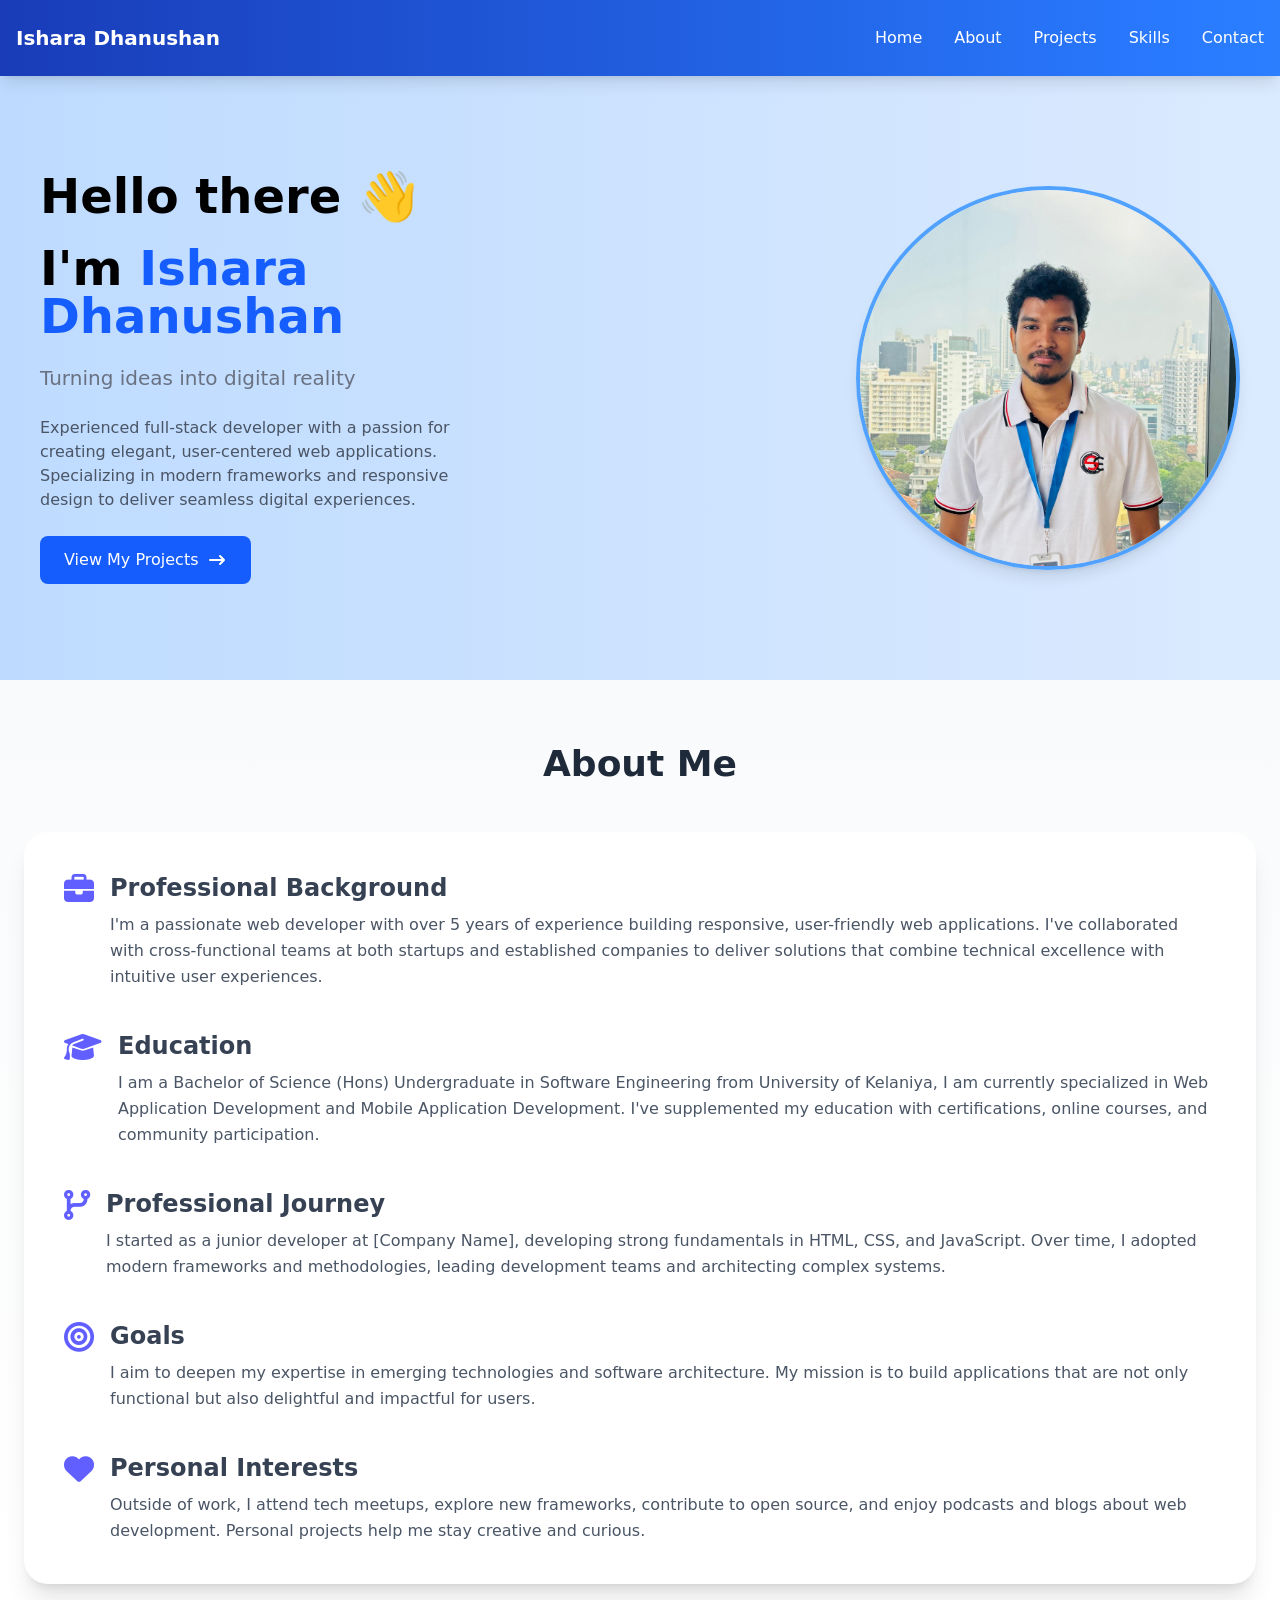
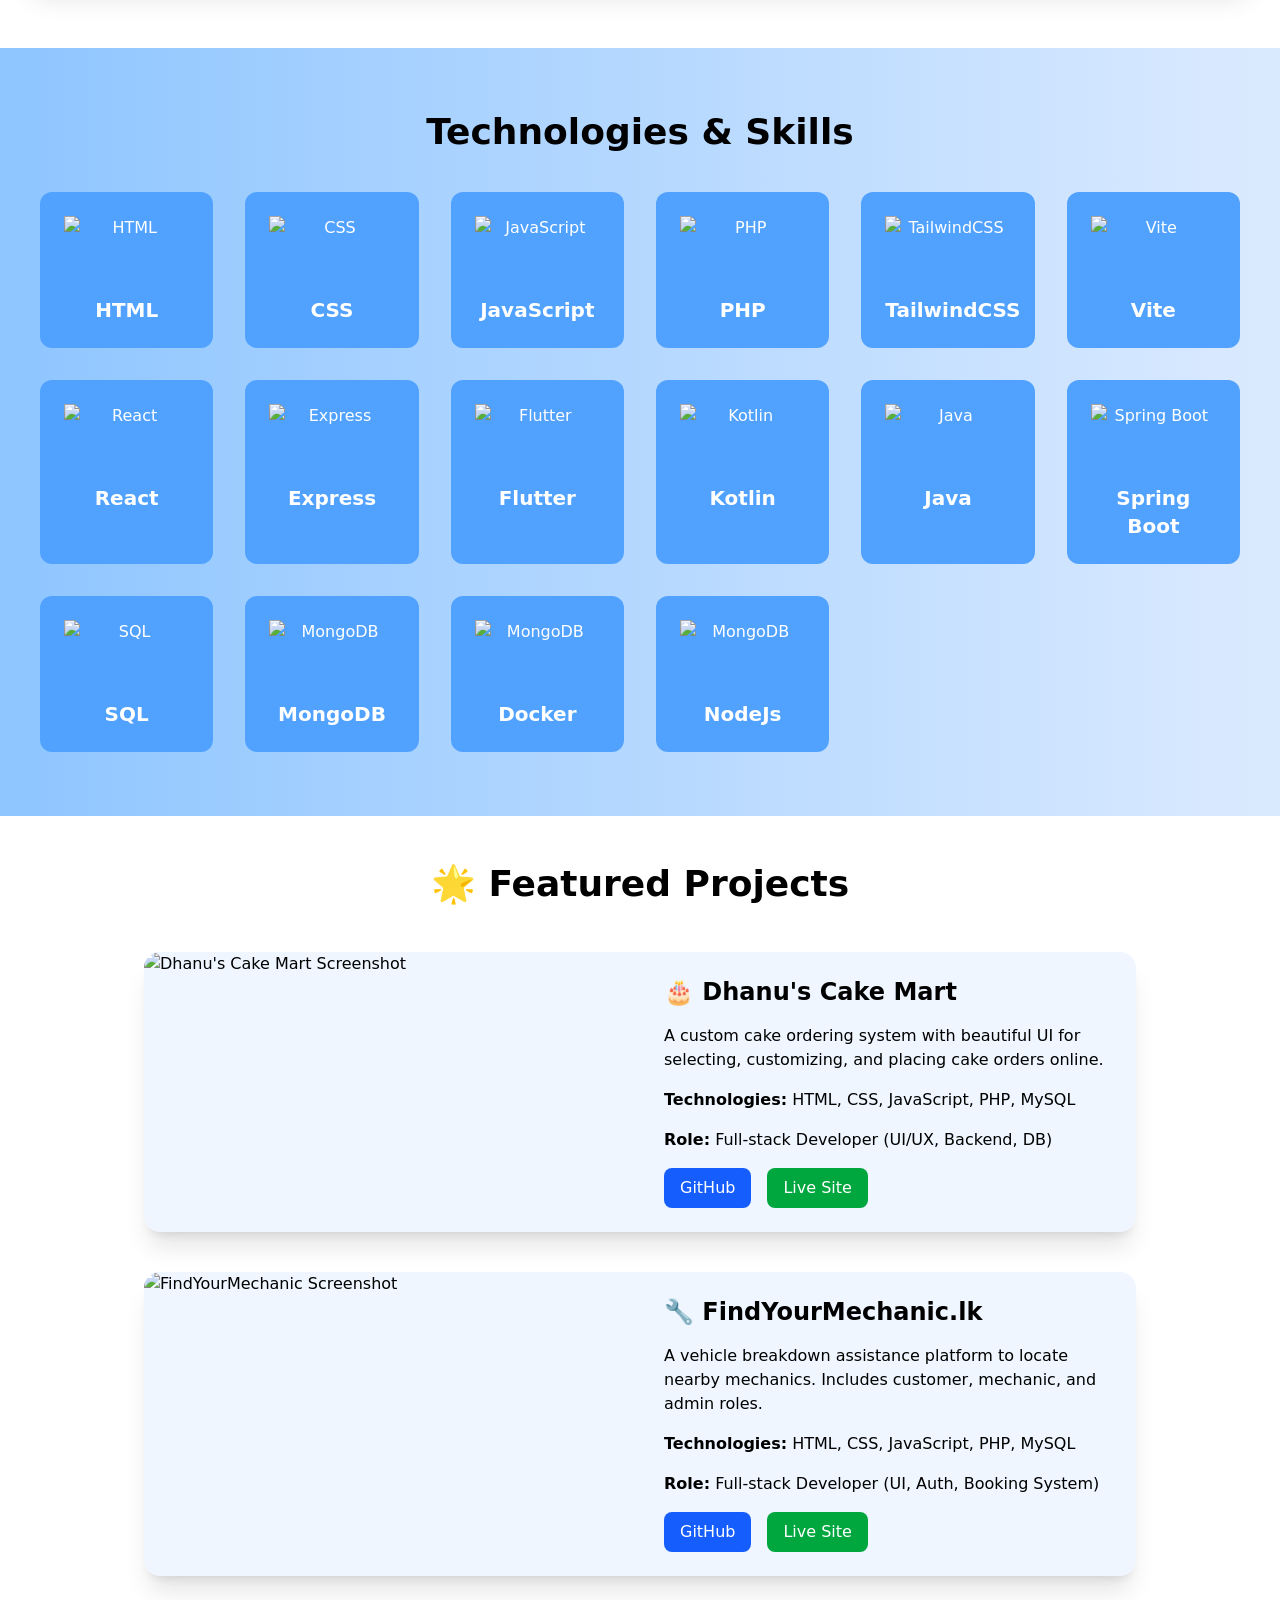
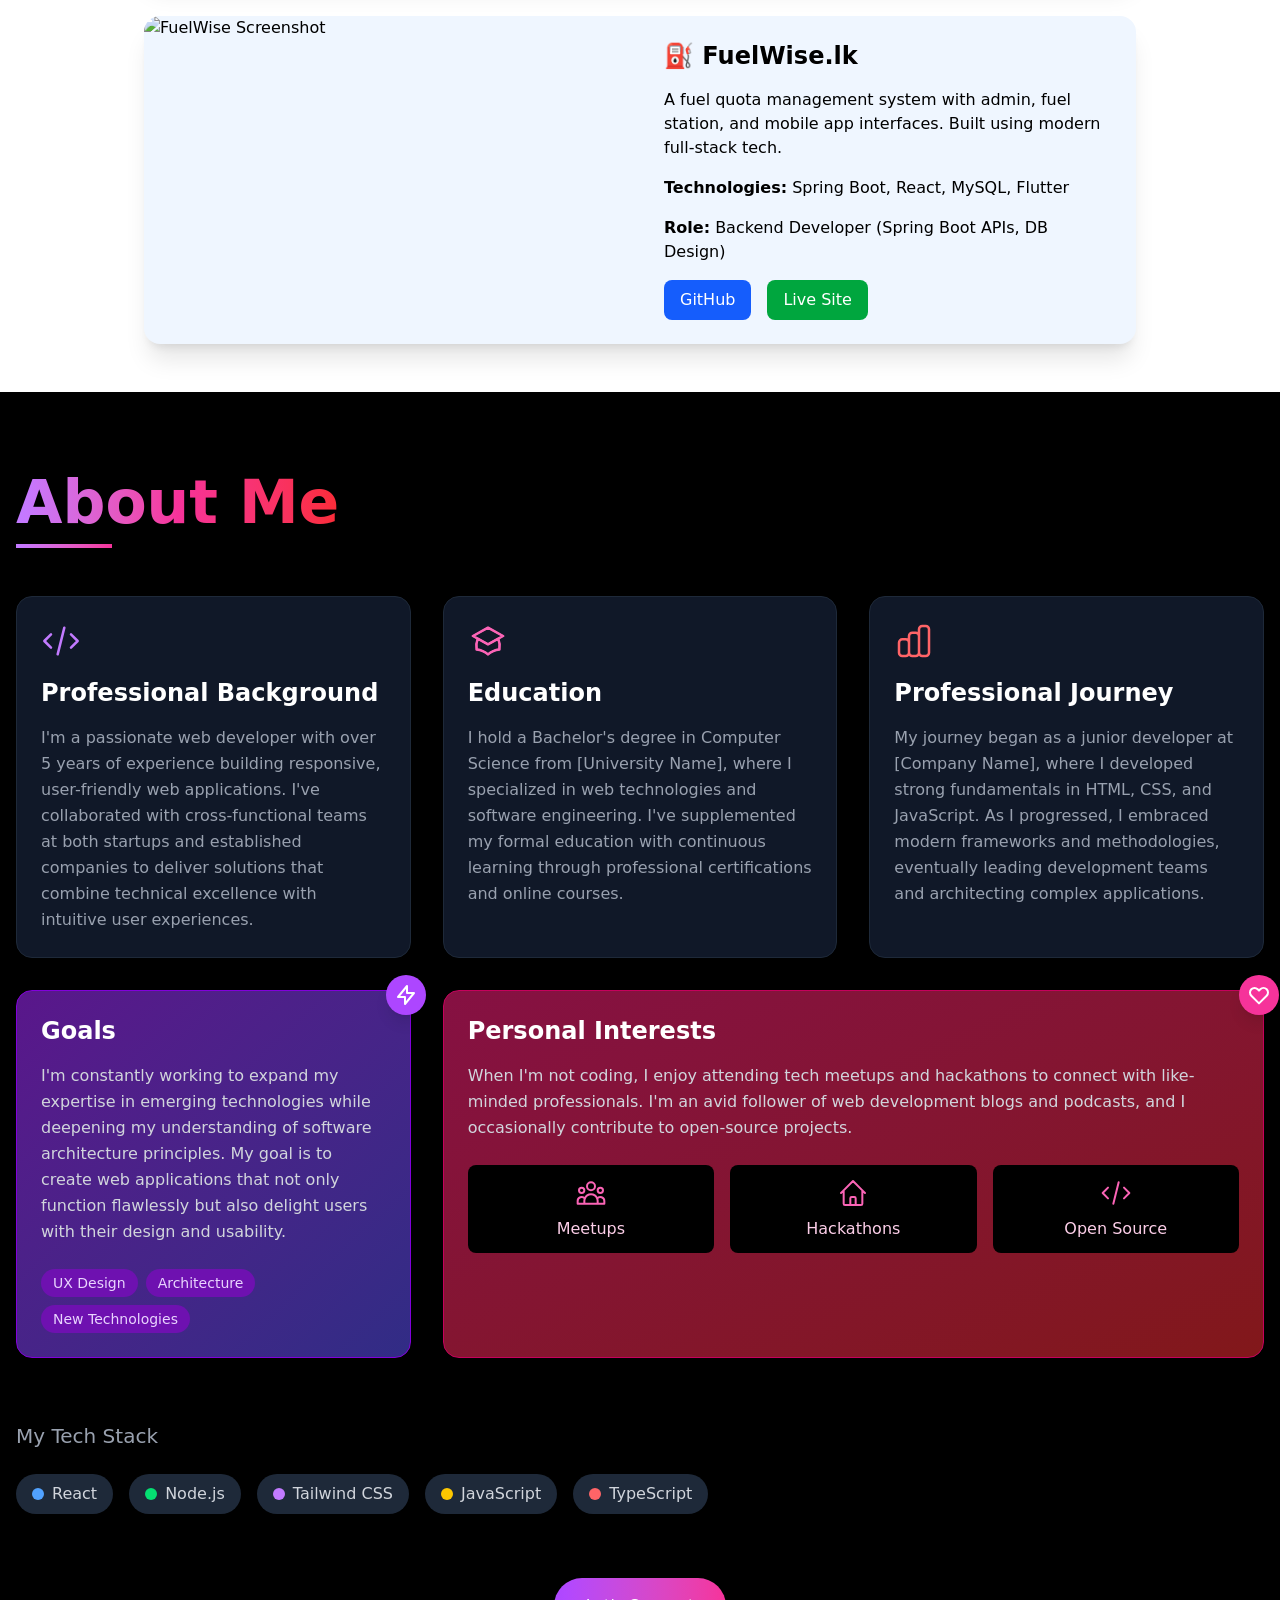
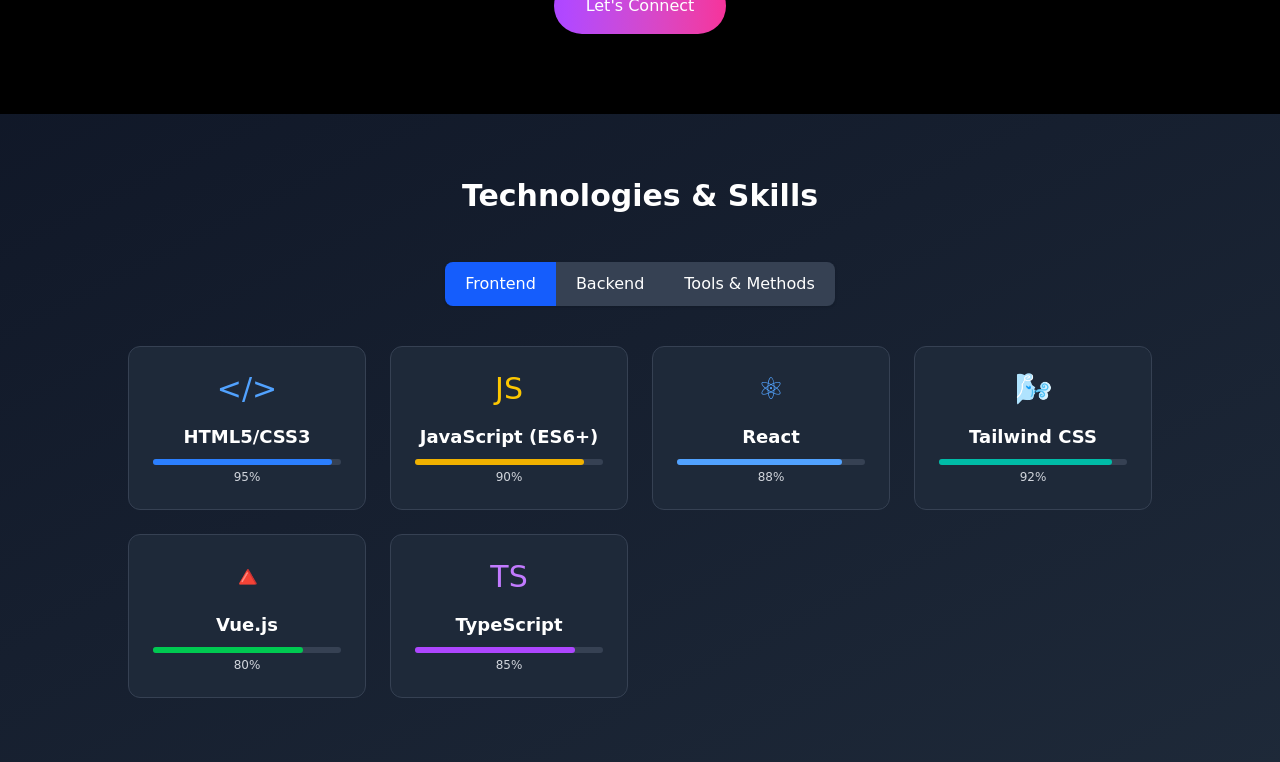
==== index.html @ b4eaf58c "Adding tecchnologies and projects" ====
<!DOCTYPE html>
<html lang="en">
<head>
    <meta charset="UTF-8">
    <meta name="viewport" content="width=device-width, initial-scale=1.0">
    <title>Portfolio - Ishara Dhanushan</title>
    <link rel="stylesheet" href="./css/output.css">
    <!-- <link href="https://cdnjs.cloudflare.com/ajax/libs/font-awesome/6.0.0-beta3/css/all.min.css" rel="stylesheet"> -->
    <link href="https://cdnjs.cloudflare.com/ajax/libs/font-awesome/6.4.0/css/all.min.css" rel="stylesheet">

</head>
<body>
<!-- Header component with elevated look -->
<header class="sticky top-0 z-50 bg-gradient-to-r from-blue-800 to-blue-500 text-white shadow-lg">
    <div class="container mx-auto px-4 py-6">
        <div class="flex justify-between items-center">
            <!-- Logo/Name -->
            <div class="text-xl font-bold">Ishara Dhanushan</div>
            <!-- Desktop menu -->
            <nav class="hidden md:flex space-x-8">
                <a href="#home" class="hover:text-blue-300 transition-colors duration-300 font-medium">Home</a>
                <a href="#about" class="hover:text-blue-300 transition-colors duration-300 font-medium">About</a>
                <a href="#projects" class="hover:text-blue-300 transition-colors duration-300 font-medium">Projects</a>
                <a href="#skills" class="hover:text-blue-300 transition-colors duration-300 font-medium">Skills</a>
                <a href="#contact" class="hover:text-blue-300 transition-colors duration-300 font-medium">Contact</a>
            </nav>
            <!-- Mobile menu button -->
            <button id="mobile-menu-button" class="md:hidden text-white focus:outline-none">
                <svg class="w-6 h-6" fill="none" stroke="currentColor" viewBox="0 0 24 24"
                     xmlns="http://www.w3.org/2000/svg">
                    <path stroke-linecap="round" stroke-linejoin="round" stroke-width="2"
                          d="M4 6h16M4 12h16M4 18h16"></path>
                </svg>
            </button>
        </div>
    </div>

    <!-- Mobile menu (absolutely positioned below the header) -->
    <div id="mobile-menu"
         class="absolute left-0 top-full w-full bg-gradient-to-r from-blue-800 to-blue-500 text-white shadow-lg transition-all duration-300 transform -translate-y-4 opacity-0 pointer-events-none z-50">
        <div class="flex flex-col space-y-3 p-4">
            <a href="#home" class="hover:text-blue-300 transition-colors duration-300 font-medium">Home</a>
            <a href="#about" class="hover:text-blue-300 transition-colors duration-300 font-medium">About</a>
            <a href="#projects" class="hover:text-blue-300 transition-colors duration-300 font-medium">Projects</a>
            <a href="#skills" class="hover:text-blue-300 transition-colors duration-300 font-medium">Skills</a>
            <a href="#contact" class="hover:text-blue-300 transition-colors duration-300 font-medium">Contact</a>
        </div>
    </div>
</header>

<!-- JavaScript for smooth mobile menu toggle -->
<script>
    // Ensure the script runs after the DOM is fully loaded
    document.addEventListener('DOMContentLoaded', function () {
        const mobileMenuButton = document.getElementById('mobile-menu-button');
        const mobileMenu = document.getElementById('mobile-menu');

        if (mobileMenuButton && mobileMenu) {
            mobileMenuButton.addEventListener('click', function () {
                // Toggle the menu visibility classes
                mobileMenu.classList.toggle('opacity-0');
                mobileMenu.classList.toggle('-translate-y-4');
                mobileMenu.classList.toggle('pointer-events-none');
                mobileMenu.classList.toggle('translate-y-0');
                mobileMenu.classList.toggle('opacity-100');
            });
        } else {
            console.error('Mobile menu elements not found');
        }
    });
</script>

<!-- Hero Section -->
<section id="home" class="bg-gradient-to-r from-blue-200 to-blue-100 text-black relative py-16 md:py-24">
    <div class="absolute inset-0 z-0 opacity-20">
        <!-- <img src="/api/placeholder/1600/800" alt="Background Pattern" class="w-full h-full object-cover"/> -->
    </div>

    <div class="container mx-auto px-10 relative z-10">
        <div class="grid grid-cols-1 md:grid-cols-2 items-center gap-12">
            <!-- Text Content -->
            <div class="flex flex-col space-y-6">
                <h1 class="text-4xl md:text-5xl font-bold">
                    Hello there 👋
                </h1>

                <h1 class="text-4xl md:text-5xl font-bold">
                    I'm <span class="text-blue-600">Ishara Dhanushan</span>
                </h1>

                <p class="text-xl text-gray-500">
                    Turning ideas into digital reality
                </p>

                <p class="text-gray-600 max-w-md">
                    Experienced full-stack developer with a passion for creating elegant, user-centered web
                    applications. Specializing in modern frameworks and responsive design to deliver seamless digital
                    experiences.
                </p>

                <div class="flex flex-wrap gap-4">
                    <a href="#projects"
                       class="px-6 py-3 bg-blue-600 hover:bg-blue-700 text-white font-medium rounded-lg transition duration-300 flex items-center">
                        View My Projects
                        <svg xmlns="http://www.w3.org/2000/svg" class="h-5 w-5 ml-2" viewBox="0 0 20 20"
                             fill="currentColor">
                            <path fill-rule="evenodd"
                                  d="M12.293 5.293a1 1 0 011.414 0l4 4a1 1 0 010 1.414l-4 4a1 1 0 01-1.414-1.414L14.586 11H3a1 1 0 110-2h11.586l-2.293-2.293a1 1 0 010-1.414z"
                                  clip-rule="evenodd"/>
                        </svg>
                    </a>
                </div>
            </div>

            <!-- Profile Image -->
            <div class="flex justify-center md:justify-end">
                <div class="relative">
                    <div class="w-96 h-96 rounded-full overflow-hidden border-4 border-blue-400 shadow-lg transform transition duration-500 hover:scale-105">
                        <img src="./assets/WhatsApp%20Image%202025-03-27%20at%207.17.43%20PM.jpeg" alt="Profile Picture"
                             class="w-full h-full object-cover transform scale-150 object-center"/>
                    </div>
                </div>
            </div>
        </div>
    </div>

    <script>
        // Smooth scroll for navigation links
        document.querySelectorAll('a[href^="#"]').forEach(anchor => {
            anchor.addEventListener('click', function (e) {
                e.preventDefault();

                const targetId = this.getAttribute('href');
                const targetElement = document.querySelector(targetId);

                if (targetElement) {
                    window.scrollTo({
                        top: targetElement.offsetTop,
                        behavior: 'smooth'
                    });
                }
            });
        });
    </script>
</section>

<!-- Modern About Me Section -->
<section id="about" class="py-16 bg-gradient-to-b from-gray-50 to-white">
    <div class="container mx-auto px-6">
        <h2 class="text-4xl font-extrabold text-center text-gray-800 mb-12">About Me</h2>
        <div class="max-w-7xl mx-auto grid gap-10 bg-white shadow-xl rounded-3xl p-10">

            <!-- Professional Background -->
            <div class="flex gap-4 items-start">
                <div class="text-indigo-500 text-3xl">
                    <i class="fas fa-briefcase"></i>
                </div>
                <div>
                    <h3 class="text-2xl font-semibold mb-2 text-gray-700">Professional Background</h3>
                    <p class="text-gray-600 leading-relaxed">
                        I'm a passionate web developer with over 5 years of experience building responsive,
                        user-friendly web applications. I've collaborated with cross-functional teams at both startups
                        and established companies to deliver solutions that combine technical excellence with intuitive
                        user experiences.
                    </p>
                </div>
            </div>

            <!-- Education -->
            <div class="flex gap-4 items-start">
                <div class="text-indigo-500 text-3xl">
                    <i class="fas fa-graduation-cap"></i>
                </div>
                <div>
                    <h3 class="text-2xl font-semibold mb-2 text-gray-700">Education</h3>
                    <p class="text-gray-600 leading-relaxed">
                        I am a Bachelor of Science (Hons) Undergraduate in Software Engineering from University of
                        Kelaniya, I am currently specialized in Web Application Development and Mobile Application
                        Development. I've supplemented my education with certifications, online courses, and community
                        participation.
                    </p>
                </div>
            </div>

            <!-- Professional Journey -->
            <div class="flex gap-4 items-start">
                <div class="text-indigo-500 text-3xl">
                    <i class="fas fa-code-branch"></i>
                </div>
                <div>
                    <h3 class="text-2xl font-semibold mb-2 text-gray-700">Professional Journey</h3>
                    <p class="text-gray-600 leading-relaxed">
                        I started as a junior developer at [Company Name], developing strong fundamentals in HTML, CSS,
                        and JavaScript. Over time, I adopted modern frameworks and methodologies, leading development
                        teams and architecting complex systems.
                    </p>
                </div>
            </div>

            <!-- Goals -->
            <div class="flex gap-4 items-start">
                <div class="text-indigo-500 text-3xl">
                    <i class="fas fa-bullseye"></i>
                </div>
                <div>
                    <h3 class="text-2xl font-semibold mb-2 text-gray-700">Goals</h3>
                    <p class="text-gray-600 leading-relaxed">
                        I aim to deepen my expertise in emerging technologies and software architecture. My mission is
                        to build applications that are not only functional but also delightful and impactful for users.
                    </p>
                </div>
            </div>

            <!-- Personal Interests -->
            <div class="flex gap-4 items-start">
                <div class="text-indigo-500 text-3xl">
                    <i class="fas fa-heart"></i>
                </div>
                <div>
                    <h3 class="text-2xl font-semibold mb-2 text-gray-700">Personal Interests</h3>
                    <p class="text-gray-600 leading-relaxed">
                        Outside of work, I attend tech meetups, explore new frameworks, contribute to open source, and
                        enjoy podcasts and blogs about web development. Personal projects help me stay creative and
                        curious.
                    </p>
                </div>
            </div>

        </div>
    </div>
</section>

<section id="technologies" class="py-16 bg-gradient-to-r from-blue-300 to-blue-100 text-white">
    <div class="container mx-auto text-center">
        <h2 class="text-4xl font-bold mb-10 text-black">Technologies & Skills</h2>
        <div class="grid grid-cols-2 sm:grid-cols-3 md:grid-cols-4 lg:grid-cols-6 gap-8 max-w-7xl px-10 mx-auto">
            <!-- HTML -->
            <div class="tech-item bg-blue-400 hover:bg-blue-600 p-6 rounded-xl transition">
                <img src="https://www.w3.org/html/logo/downloads/HTML5_Logo_512.png" alt="HTML" class="mx-auto mb-4 h-16">
                <h3 class="text-xl font-semibold">HTML</h3>
            </div>
            <!-- CSS -->
            <div class="tech-item bg-blue-400 hover:bg-blue-600 p-6 rounded-xl transition">
                <img src="https://upload.wikimedia.org/wikipedia/commons/6/62/CSS3_logo.svg" alt="CSS" class="mx-auto mb-4 h-16">
                <h3 class="text-xl font-semibold">CSS</h3>
            </div>
            <!-- JavaScript -->
            <div class="tech-item bg-blue-400 hover:bg-blue-600 p-6 rounded-xl transition">
                <img src="https://www.w3schools.com/whatis/img_js.png" alt="JavaScript" class="mx-auto mb-4 h-16">
                <h3 class="text-xl font-semibold">JavaScript</h3>
            </div>
            <!-- PHP -->
            <div class="tech-item bg-blue-400 hover:bg-blue-600 p-6 rounded-xl transition">
                <img src="https://www.php.net/images/logos/new-php-logo.svg" alt="PHP" class="mx-auto mb-4 h-16">
                <h3 class="text-xl font-semibold">PHP</h3>
            </div>
            <!-- TailwindCSS -->
            <div class="tech-item bg-blue-400 hover:bg-blue-600 p-6 rounded-xl transition">
                <img src="https://upload.wikimedia.org/wikipedia/commons/thumb/d/d5/Tailwind_CSS_Logo.svg/1200px-Tailwind_CSS_Logo.svg.png" alt="TailwindCSS" class="mx-auto mb-4 h-16">
                <h3 class="text-xl font-semibold">TailwindCSS</h3>
            </div>
            <!-- Vite -->
            <div class="tech-item bg-blue-400 hover:bg-blue-600 p-6 rounded-xl transition">
                <img src="https://vitejs.dev/logo.svg" alt="Vite" class="mx-auto mb-4 h-16">
                <h3 class="text-xl font-semibold">Vite</h3>
            </div>
            <!-- React -->
            <div class="tech-item bg-blue-400 hover:bg-blue-600 p-6 rounded-xl transition">
                <img src="https://upload.wikimedia.org/wikipedia/commons/a/a7/React-icon.svg" alt="React" class="mx-auto mb-4 h-16">
                <h3 class="text-xl font-semibold">React</h3>
            </div>
            <!-- Express -->
            <div class="tech-item bg-blue-400 hover:bg-blue-600 p-6 rounded-xl transition">
                <img src="https://upload.wikimedia.org/wikipedia/commons/6/64/Expressjs.png" alt="Express" class="mx-auto mb-4 h-16">
                <h3 class="text-xl font-semibold">Express</h3>
            </div>
            <!-- Flutter -->
            <div class="tech-item bg-blue-400 hover:bg-blue-600 p-6 rounded-xl transition">
                <img src="https://static-00.iconduck.com/assets.00/flutter-original-icon-414x512-j8mz4eu9.png" alt="Flutter" class="mx-auto mb-4 h-16">
                <h3 class="text-xl font-semibold">Flutter</h3>
            </div>
            <!-- Kotlin -->
            <div class="tech-item bg-blue-400 hover:bg-blue-600 p-6 rounded-xl transition">
                <img src="https://upload.wikimedia.org/wikipedia/commons/7/74/Kotlin_Icon.png" alt="Kotlin" class="mx-auto mb-4 h-16">
                <h3 class="text-xl font-semibold">Kotlin</h3>
            </div>
            <!-- Java -->
            <div class="tech-item bg-blue-400 hover:bg-blue-600 p-6 rounded-xl transition">
                <img src="https://cdn4.iconfinder.com/data/icons/logos-and-brands/512/181_Java_logo_logos-512.png" alt="Java" class="mx-auto mb-4 h-16">
                <h3 class="text-xl font-semibold">Java</h3>
            </div>
            <!-- Spring Boot -->
            <div class="tech-item bg-blue-400 hover:bg-blue-600 p-6 rounded-xl transition">
                <img src="https://upload.wikimedia.org/wikipedia/commons/thumb/7/79/Spring_Boot.svg/1200px-Spring_Boot.svg.png" alt="Spring Boot" class="mx-auto mb-4 h-16">
                <h3 class="text-xl font-semibold">Spring Boot</h3>
            </div>
            <!-- SQL -->
            <div class="tech-item bg-blue-400 hover:bg-blue-600 p-6 rounded-xl transition">
                <img src="https://img.icons8.com/?size=512&id=9nLaR5KFGjN0&format=png" alt="SQL" class="mx-auto mb-4 h-16">
                <h3 class="text-xl font-semibold">SQL</h3>
            </div>
            <!-- MongoDB -->
            <div class="tech-item bg-blue-400 hover:bg-blue-600 p-6 rounded-xl transition">
                <img src="https://www.svgrepo.com/show/331488/mongodb.svg" alt="MongoDB" class="mx-auto mb-4 h-16">
                <h3 class="text-xl font-semibold">MongoDB</h3>
            </div>
            <!-- Docker -->
            <div class="tech-item bg-blue-400 hover:bg-blue-600 p-6 rounded-xl transition">
                <img src="https://cdn4.iconfinder.com/data/icons/logos-and-brands/512/97_Docker_logo_logos-512.png" alt="MongoDB" class="mx-auto mb-4 h-16">
                <h3 class="text-xl font-semibold">Docker</h3>
            </div>
            <!-- NodeJs -->
            <div class="tech-item bg-blue-400 hover:bg-blue-600 p-6 rounded-xl transition">
                <img src="https://cdn.freebiesupply.com/logos/large/2x/nodejs-1-logo-png-transparent.png" alt="MongoDB" class="mx-auto mb-4 h-16">
                <h3 class="text-xl font-semibold">NodeJs</h3>
            </div>
        </div>
    </div>
</section>

<script>
    document.querySelectorAll('.tech-item').forEach(item => {
        item.addEventListener('mouseover', () => {
            item.classList.add('scale-110');
        });
        item.addEventListener('mouseleave', () => {
            item.classList.remove('scale-110');
        });
    });
</script>


<section class="py-12">
    <div class="max-w-5xl mx-auto px-4">
        <h2 class="text-4xl font-bold text-center mb-12">🌟 Featured Projects</h2>

        <!-- Project Cards -->
        <div class="flex flex-col gap-10">

            <!-- Project Card -->
            <div class="bg-blue-50 hover:bg-blue-100 shadow-xl rounded-2xl overflow-hidden transition-transform hover:scale-[1.01] duration-300">
                <div class="md:flex">
                    <img class="w-full md:w-1/2 object-cover h-64 md:h-auto" src="https://via.placeholder.com/600x400?text=Dhanu's+Cake+Mart" alt="Dhanu's Cake Mart Screenshot">
                    <div class="p-6 flex flex-col gap-4 md:w-1/2">
                        <h3 class="text-2xl font-semibold">🎂 Dhanu's Cake Mart</h3>
                        <p>A custom cake ordering system with beautiful UI for selecting, customizing, and placing cake orders online.</p>
                        <div>
                            <span class="font-semibold">Technologies:</span>
                            HTML, CSS, JavaScript, PHP, MySQL
                        </div>
                        <div>
                            <span class="font-semibold">Role:</span>
                            Full-stack Developer (UI/UX, Backend, DB)
                        </div>
                        <div class="flex gap-4">
                            <a href="#" target="_blank" class="bg-blue-600 hover:bg-blue-700 text-white px-4 py-2 rounded-lg transition">GitHub</a>
                            <a href="#" target="_blank" class="bg-green-600 hover:bg-green-700 text-white px-4 py-2 rounded-lg transition">Live Site</a>
                        </div>
                    </div>
                </div>
            </div>

            <!-- FindYourMechanic -->
            <div class="bg-blue-50 hover:bg-blue-100 shadow-xl rounded-2xl overflow-hidden transition-transform hover:scale-[1.01] duration-300">
                <div class="md:flex">
                    <img class="w-full md:w-1/2 object-cover h-64 md:h-auto" src="https://via.placeholder.com/600x400?text=FindYourMechanic.lk" alt="FindYourMechanic Screenshot">
                    <div class="p-6 flex flex-col gap-4 md:w-1/2">
                        <h3 class="text-2xl font-semibold">🔧 FindYourMechanic.lk</h3>
                        <p>A vehicle breakdown assistance platform to locate nearby mechanics. Includes customer, mechanic, and admin roles.</p>
                        <div>
                            <span class="font-semibold">Technologies:</span>
                            HTML, CSS, JavaScript, PHP, MySQL
                        </div>
                        <div>
                            <span class="font-semibold">Role:</span>
                            Full-stack Developer (UI, Auth, Booking System)
                        </div>
                        <div class="flex gap-4">
                            <a href="#" target="_blank" class="bg-blue-600 hover:bg-blue-700 text-white px-4 py-2 rounded-lg transition">GitHub</a>
                            <a href="#" target="_blank" class="bg-green-600 hover:bg-green-700 text-white px-4 py-2 rounded-lg transition">Live Site</a>
                        </div>
                    </div>
                </div>
            </div>

            <!-- FuelWise.lk -->
            <div class="bg-blue-50 hover:bg-blue-100 shadow-xl rounded-2xl overflow-hidden transition-transform hover:scale-[1.01] duration-300">
                <div class="md:flex">
                    <img class="w-full md:w-1/2 object-cover h-64 md:h-auto" src="https://via.placeholder.com/600x400?text=FuelWise.lk" alt="FuelWise Screenshot">
                    <div class="p-6 flex flex-col gap-4 md:w-1/2">
                        <h3 class="text-2xl font-semibold">⛽ FuelWise.lk</h3>
                        <p>A fuel quota management system with admin, fuel station, and mobile app interfaces. Built using modern full-stack tech.</p>
                        <div>
                            <span class="font-semibold">Technologies:</span>
                            Spring Boot, React, MySQL, Flutter
                        </div>
                        <div>
                            <span class="font-semibold">Role:</span>
                            Backend Developer (Spring Boot APIs, DB Design)
                        </div>
                        <div class="flex gap-4">
                            <a href="#" target="_blank" class="bg-blue-600 hover:bg-blue-700 text-white px-4 py-2 rounded-lg transition">GitHub</a>
                            <a href="#" target="_blank" class="bg-green-600 hover:bg-green-700 text-white px-4 py-2 rounded-lg transition">Live Site</a>
                        </div>
                    </div>
                </div>
            </div>

        </div>
    </div>
</section>


<!-- Claude generated very advanced about me section -->
<section id="about-me2" class="py-20 bg-black text-white">
    <div class="container mx-auto px-4">
        <!-- Animated heading with creative styling -->
        <div class="mb-16 relative">
            <h2 class="text-6xl font-bold text-transparent bg-clip-text bg-gradient-to-r from-purple-400 via-pink-500 to-red-500 inline-block">
                About Me</h2>
            <div class="absolute -bottom-4 left-0 h-1 w-24 bg-gradient-to-r from-purple-400 to-pink-500"></div>
        </div>

        <!-- Modern cards layout -->
        <div class="grid grid-cols-1 md:grid-cols-2 lg:grid-cols-3 gap-8">
            <!-- Professional Background Card -->
            <div class="bg-gray-900 rounded-2xl p-6 border border-gray-800 hover:border-purple-500 transition-all duration-300 transform hover:-translate-y-2">
                <div class="text-purple-400 mb-4">
                    <svg xmlns="http://www.w3.org/2000/svg" class="h-10 w-10" fill="none" viewBox="0 0 24 24"
                         stroke="currentColor">
                        <path stroke-linecap="round" stroke-linejoin="round" stroke-width="1.5"
                              d="M10 20l4-16m4 4l4 4-4 4M6 16l-4-4 4-4"/>
                    </svg>
                </div>
                <h3 class="text-2xl font-bold mb-4 text-white">Professional Background</h3>
                <p class="text-gray-400 leading-relaxed">
                    I'm a passionate web developer with over 5 years of experience building responsive, user-friendly
                    web applications. I've collaborated with cross-functional teams at both startups and established
                    companies to deliver solutions that combine technical excellence with intuitive user experiences.
                </p>
            </div>

            <!-- Education Card -->
            <div class="bg-gray-900 rounded-2xl p-6 border border-gray-800 hover:border-pink-500 transition-all duration-300 transform hover:-translate-y-2">
                <div class="text-pink-400 mb-4">
                    <svg xmlns="http://www.w3.org/2000/svg" class="h-10 w-10" fill="none" viewBox="0 0 24 24"
                         stroke="currentColor">
                        <path d="M12 14l9-5-9-5-9 5 9 5z"/>
                        <path d="M12 14l6.16-3.422a12.083 12.083 0 01.665 6.479A11.952 11.952 0 0012 20.055a11.952 11.952 0 00-6.824-2.998 12.078 12.078 0 01.665-6.479L12 14z"/>
                        <path stroke-linecap="round" stroke-linejoin="round" stroke-width="1.5"
                              d="M12 14l9-5-9-5-9 5 9 5zm0 0l6.16-3.422a12.083 12.083 0 01.665 6.479A11.952 11.952 0 0012 20.055a11.952 11.952 0 00-6.824-2.998 12.078 12.078 0 01.665-6.479L12 14z"/>
                    </svg>
                </div>
                <h3 class="text-2xl font-bold mb-4 text-white">Education</h3>
                <p class="text-gray-400 leading-relaxed">
                    I hold a Bachelor's degree in Computer Science from [University Name], where I specialized in web
                    technologies and software engineering. I've supplemented my formal education with continuous
                    learning through professional certifications and online courses.
                </p>
            </div>

            <!-- Professional Journey Card -->
            <div class="bg-gray-900 rounded-2xl p-6 border border-gray-800 hover:border-red-500 transition-all duration-300 transform hover:-translate-y-2">
                <div class="text-red-400 mb-4">
                    <svg xmlns="http://www.w3.org/2000/svg" class="h-10 w-10" fill="none" viewBox="0 0 24 24"
                         stroke="currentColor">
                        <path stroke-linecap="round" stroke-linejoin="round" stroke-width="1.5"
                              d="M9 19v-6a2 2 0 00-2-2H5a2 2 0 00-2 2v6a2 2 0 002 2h2a2 2 0 002-2zm0 0V9a2 2 0 012-2h2a2 2 0 012 2v10m-6 0a2 2 0 002 2h2a2 2 0 002-2m0 0V5a2 2 0 012-2h2a2 2 0 012 2v14a2 2 0 01-2 2h-2a2 2 0 01-2-2z"/>
                    </svg>
                </div>
                <h3 class="text-2xl font-bold mb-4 text-white">Professional Journey</h3>
                <p class="text-gray-400 leading-relaxed">
                    My journey began as a junior developer at [Company Name], where I developed strong fundamentals in
                    HTML, CSS, and JavaScript. As I progressed, I embraced modern frameworks and methodologies,
                    eventually leading development teams and architecting complex applications.
                </p>
            </div>

            <!-- Goals Card -->
            <div class="relative bg-gradient-to-br from-purple-900 to-indigo-900 rounded-2xl p-6 border border-purple-700 transform hover:-translate-y-2 transition-all duration-300 md:col-span-2 lg:col-span-1">
                <div class="absolute top-0 right-0 -mt-4 -mr-4 bg-purple-500 rounded-full p-2 shadow-lg">
                    <svg xmlns="http://www.w3.org/2000/svg" class="h-6 w-6" fill="none" viewBox="0 0 24 24"
                         stroke="white">
                        <path stroke-linecap="round" stroke-linejoin="round" stroke-width="2"
                              d="M13 10V3L4 14h7v7l9-11h-7z"/>
                    </svg>
                </div>
                <h3 class="text-2xl font-bold mb-4 text-white">Goals</h3>
                <p class="text-gray-300 leading-relaxed">
                    I'm constantly working to expand my expertise in emerging technologies while deepening my
                    understanding of software architecture principles. My goal is to create web applications that not
                    only function flawlessly but also delight users with their design and usability.
                </p>
                <div class="mt-6 flex flex-wrap gap-2">
                    <span class="px-3 py-1 bg-purple-800 bg-opacity-50 rounded-full text-sm text-purple-200">UX Design</span>
                    <span class="px-3 py-1 bg-purple-800 bg-opacity-50 rounded-full text-sm text-purple-200">Architecture</span>
                    <span class="px-3 py-1 bg-purple-800 bg-opacity-50 rounded-full text-sm text-purple-200">New Technologies</span>
                </div>
            </div>

            <!-- Personal Interests Card -->
            <div class="relative bg-gradient-to-br from-pink-900 to-red-900 rounded-2xl p-6 border border-pink-700 transform hover:-translate-y-2 transition-all duration-300 md:col-span-2 lg:col-span-2">
                <div class="absolute top-0 right-0 -mt-4 -mr-4 bg-pink-500 rounded-full p-2 shadow-lg">
                    <svg xmlns="http://www.w3.org/2000/svg" class="h-6 w-6" fill="none" viewBox="0 0 24 24"
                         stroke="white">
                        <path stroke-linecap="round" stroke-linejoin="round" stroke-width="2"
                              d="M4.318 6.318a4.5 4.5 0 000 6.364L12 20.364l7.682-7.682a4.5 4.5 0 00-6.364-6.364L12 7.636l-1.318-1.318a4.5 4.5 0 00-6.364 0z"/>
                    </svg>
                </div>
                <h3 class="text-2xl font-bold mb-4 text-white">Personal Interests</h3>
                <p class="text-gray-300 leading-relaxed">
                    When I'm not coding, I enjoy attending tech meetups and hackathons to connect with like-minded
                    professionals. I'm an avid follower of web development blogs and podcasts, and I occasionally
                    contribute to open-source projects.
                </p>
                <div class="mt-6 grid grid-cols-3 gap-4">
                    <div class="bg-black bg-opacity-30 p-3 rounded-lg text-center">
                        <svg xmlns="http://www.w3.org/2000/svg" class="h-8 w-8 mx-auto text-pink-400" fill="none"
                             viewBox="0 0 24 24" stroke="currentColor">
                            <path stroke-linecap="round" stroke-linejoin="round" stroke-width="1.5"
                                  d="M17 20h5v-2a3 3 0 00-5.356-1.857M17 20H7m10 0v-2c0-.656-.126-1.283-.356-1.857M7 20H2v-2a3 3 0 015.356-1.857M7 20v-2c0-.656.126-1.283.356-1.857m0 0a5.002 5.002 0 019.288 0M15 7a3 3 0 11-6 0 3 3 0 016 0zm6 3a2 2 0 11-4 0 2 2 0 014 0zM7 10a2 2 0 11-4 0 2 2 0 014 0z"/>
                        </svg>
                        <p class="mt-2 text-pink-200">Meetups</p>
                    </div>
                    <div class="bg-black bg-opacity-30 p-3 rounded-lg text-center">
                        <svg xmlns="http://www.w3.org/2000/svg" class="h-8 w-8 mx-auto text-pink-400" fill="none"
                             viewBox="0 0 24 24" stroke="currentColor">
                            <path stroke-linecap="round" stroke-linejoin="round" stroke-width="1.5"
                                  d="M3 12l2-2m0 0l7-7 7 7M5 10v10a1 1 0 001 1h3m10-11l2 2m-2-2v10a1 1 0 01-1 1h-3m-6 0a1 1 0 001-1v-4a1 1 0 011-1h2a1 1 0 011 1v4a1 1 0 001 1m-6 0h6"/>
                        </svg>
                        <p class="mt-2 text-pink-200">Hackathons</p>
                    </div>
                    <div class="bg-black bg-opacity-30 p-3 rounded-lg text-center">
                        <svg xmlns="http://www.w3.org/2000/svg" class="h-8 w-8 mx-auto text-pink-400" fill="none"
                             viewBox="0 0 24 24" stroke="currentColor">
                            <path stroke-linecap="round" stroke-linejoin="round" stroke-width="1.5"
                                  d="M10 20l4-16m4 4l4 4-4 4M6 16l-4-4 4-4"/>
                        </svg>
                        <p class="mt-2 text-pink-200">Open Source</p>
                    </div>
                </div>
            </div>
        </div>

        <!-- Tech stack section -->
        <div class="mt-16">
            <h3 class="text-xl font-medium mb-6 text-gray-400">My Tech Stack</h3>
            <div class="flex flex-wrap gap-4">
                <div class="px-4 py-2 bg-gray-800 rounded-full text-gray-300 flex items-center">
                    <span class="h-3 w-3 rounded-full bg-blue-400 mr-2"></span>
                    React
                </div>
                <div class="px-4 py-2 bg-gray-800 rounded-full text-gray-300 flex items-center">
                    <span class="h-3 w-3 rounded-full bg-green-400 mr-2"></span>
                    Node.js
                </div>
                <div class="px-4 py-2 bg-gray-800 rounded-full text-gray-300 flex items-center">
                    <span class="h-3 w-3 rounded-full bg-purple-400 mr-2"></span>
                    Tailwind CSS
                </div>
                <div class="px-4 py-2 bg-gray-800 rounded-full text-gray-300 flex items-center">
                    <span class="h-3 w-3 rounded-full bg-yellow-400 mr-2"></span>
                    JavaScript
                </div>
                <div class="px-4 py-2 bg-gray-800 rounded-full text-gray-300 flex items-center">
                    <span class="h-3 w-3 rounded-full bg-red-400 mr-2"></span>
                    TypeScript
                </div>
            </div>
        </div>

        <!-- Contact CTA -->
        <div class="mt-16 text-center">
            <a href="#contact"
               class="inline-block px-8 py-4 bg-gradient-to-r from-purple-500 to-pink-500 rounded-full text-white font-medium hover:from-purple-600 hover:to-pink-600 transform hover:-translate-y-1 transition-all duration-300">Let's
                Connect</a>
        </div>
    </div>
</section>

<!-- Technologies Section - Improved Stylish Version -->
<section id="skills" class="py-16 bg-gradient-to-br from-gray-900 to-gray-800 text-white">
    <div class="container mx-auto px-4">
        <h2 class="text-3xl font-bold mb-12 text-center">Technologies & Skills</h2>

        <!-- Category Tabs -->
        <div class="flex justify-center mb-10">
            <div class="inline-flex rounded-md shadow-sm" role="group">
                <button type="button"
                        class="tab-btn active px-5 py-2.5 bg-blue-600 text-white font-medium rounded-l-lg hover:bg-blue-700 focus:z-10 focus:ring-2 focus:ring-blue-500 focus:outline-none"
                        onclick="showCategory('frontend')">
                    Frontend
                </button>
                <button type="button"
                        class="tab-btn px-5 py-2.5 bg-gray-700 text-white font-medium hover:bg-gray-600 focus:z-10 focus:ring-2 focus:ring-blue-500 focus:outline-none"
                        onclick="showCategory('backend')">
                    Backend
                </button>
                <button type="button"
                        class="tab-btn px-5 py-2.5 bg-gray-700 text-white font-medium rounded-r-lg hover:bg-gray-600 focus:z-10 focus:ring-2 focus:ring-blue-500 focus:outline-none"
                        onclick="showCategory('tools')">
                    Tools & Methods
                </button>
            </div>
        </div>

        <div class="max-w-5xl mx-auto">
            <!-- Frontend Skills -->
            <div id="frontend-skills" class="skill-category active">
                <div class="grid grid-cols-2 md:grid-cols-3 lg:grid-cols-4 gap-6">
                    <div class="skill-card group">
                        <div class="bg-gray-800 bg-opacity-70 p-6 rounded-xl transform transition-all duration-300 group-hover:scale-105 group-hover:shadow-lg group-hover:bg-blue-900 group-hover:bg-opacity-40 backdrop-blur-sm border border-gray-700 group-hover:border-blue-500">
                            <div class="text-blue-400 group-hover:text-blue-300 mb-4 flex justify-center">
                                <span class="tech-icon text-3xl">&#60;/&#62;</span>
                            </div>
                            <h4 class="font-semibold text-center text-lg mb-2">HTML5/CSS3</h4>
                            <div class="w-full bg-gray-700 rounded-full h-1.5 mb-1">
                                <div class="bg-blue-500 h-1.5 rounded-full" style="width: 95%"></div>
                            </div>
                            <p class="text-xs text-gray-300 text-center">95%</p>
                        </div>
                    </div>

                    <div class="skill-card group">
                        <div class="bg-gray-800 bg-opacity-70 p-6 rounded-xl transform transition-all duration-300 group-hover:scale-105 group-hover:shadow-lg group-hover:bg-yellow-900 group-hover:bg-opacity-40 backdrop-blur-sm border border-gray-700 group-hover:border-yellow-500">
                            <div class="text-yellow-400 group-hover:text-yellow-300 mb-4 flex justify-center">
                                <span class="tech-icon text-3xl">JS</span>
                            </div>
                            <h4 class="font-semibold text-center text-lg mb-2">JavaScript (ES6+)</h4>
                            <div class="w-full bg-gray-700 rounded-full h-1.5 mb-1">
                                <div class="bg-yellow-500 h-1.5 rounded-full" style="width: 90%"></div>
                            </div>
                            <p class="text-xs text-gray-300 text-center">90%</p>
                        </div>
                    </div>

                    <div class="skill-card group">
                        <div class="bg-gray-800 bg-opacity-70 p-6 rounded-xl transform transition-all duration-300 group-hover:scale-105 group-hover:shadow-lg group-hover:bg-blue-900 group-hover:bg-opacity-40 backdrop-blur-sm border border-gray-700 group-hover:border-blue-400">
                            <div class="text-blue-400 group-hover:text-blue-300 mb-4 flex justify-center">
                                <span class="tech-icon text-3xl">⚛️</span>
                            </div>
                            <h4 class="font-semibold text-center text-lg mb-2">React</h4>
                            <div class="w-full bg-gray-700 rounded-full h-1.5 mb-1">
                                <div class="bg-blue-400 h-1.5 rounded-full" style="width: 88%"></div>
                            </div>
                            <p class="text-xs text-gray-300 text-center">88%</p>
                        </div>
                    </div>

                    <div class="skill-card group">
                        <div class="bg-gray-800 bg-opacity-70 p-6 rounded-xl transform transition-all duration-300 group-hover:scale-105 group-hover:shadow-lg group-hover:bg-teal-900 group-hover:bg-opacity-40 backdrop-blur-sm border border-gray-700 group-hover:border-teal-500">
                            <div class="text-teal-400 group-hover:text-teal-300 mb-4 flex justify-center">
                                <span class="tech-icon text-3xl">🌬️</span>
                            </div>
                            <h4 class="font-semibold text-center text-lg mb-2">Tailwind CSS</h4>
                            <div class="w-full bg-gray-700 rounded-full h-1.5 mb-1">
                                <div class="bg-teal-500 h-1.5 rounded-full" style="width: 92%"></div>
                            </div>
                            <p class="text-xs text-gray-300 text-center">92%</p>
                        </div>
                    </div>

                    <div class="skill-card group">
                        <div class="bg-gray-800 bg-opacity-70 p-6 rounded-xl transform transition-all duration-300 group-hover:scale-105 group-hover:shadow-lg group-hover:bg-green-900 group-hover:bg-opacity-40 backdrop-blur-sm border border-gray-700 group-hover:border-green-500">
                            <div class="text-green-400 group-hover:text-green-300 mb-4 flex justify-center">
                                <span class="tech-icon text-3xl">🔺</span>
                            </div>
                            <h4 class="font-semibold text-center text-lg mb-2">Vue.js</h4>
                            <div class="w-full bg-gray-700 rounded-full h-1.5 mb-1">
                                <div class="bg-green-500 h-1.5 rounded-full" style="width: 80%"></div>
                            </div>
                            <p class="text-xs text-gray-300 text-center">80%</p>
                        </div>
                    </div>

                    <div class="skill-card group">
                        <div class="bg-gray-800 bg-opacity-70 p-6 rounded-xl transform transition-all duration-300 group-hover:scale-105 group-hover:shadow-lg group-hover:bg-purple-900 group-hover:bg-opacity-40 backdrop-blur-sm border border-gray-700 group-hover:border-purple-500">
                            <div class="text-purple-400 group-hover:text-purple-300 mb-4 flex justify-center">
                                <span class="tech-icon text-3xl">TS</span>
                            </div>
                            <h4 class="font-semibold text-center text-lg mb-2">TypeScript</h4>
                            <div class="w-full bg-gray-700 rounded-full h-1.5 mb-1">
                                <div class="bg-purple-500 h-1.5 rounded-full" style="width: 85%"></div>
                            </div>
                            <p class="text-xs text-gray-300 text-center">85%</p>
                        </div>
                    </div>
                </div>
            </div>

            <!-- Backend Skills -->
            <div id="backend-skills" class="skill-category hidden">
                <div class="grid grid-cols-2 md:grid-cols-3 lg:grid-cols-4 gap-6">
                    <div class="skill-card group">
                        <div class="bg-gray-800 bg-opacity-70 p-6 rounded-xl transform transition-all duration-300 group-hover:scale-105 group-hover:shadow-lg group-hover:bg-green-900 group-hover:bg-opacity-40 backdrop-blur-sm border border-gray-700 group-hover:border-green-500">
                            <div class="text-green-400 group-hover:text-green-300 mb-4 flex justify-center">
                                <span class="tech-icon text-3xl">🟢</span>
                            </div>
                            <h4 class="font-semibold text-center text-lg mb-2">Node.js</h4>
                            <div class="w-full bg-gray-700 rounded-full h-1.5 mb-1">
                                <div class="bg-green-500 h-1.5 rounded-full" style="width: 85%"></div>
                            </div>
                            <p class="text-xs text-gray-300 text-center">85%</p>
                        </div>
                    </div>

                    <div class="skill-card group">
                        <div class="bg-gray-800 bg-opacity-70 p-6 rounded-xl transform transition-all duration-300 group-hover:scale-105 group-hover:shadow-lg group-hover:bg-red-900 group-hover:bg-opacity-40 backdrop-blur-sm border border-gray-700 group-hover:border-red-500">
                            <div class="text-red-400 group-hover:text-red-300 mb-4 flex justify-center">
                                <span class="tech-icon text-3xl">🚂</span>
                            </div>
                            <h4 class="font-semibold text-center text-lg mb-2">Express.js</h4>
                            <div class="w-full bg-gray-700 rounded-full h-1.5 mb-1">
                                <div class="bg-red-500 h-1.5 rounded-full" style="width: 82%"></div>
                            </div>
                            <p class="text-xs text-gray-300 text-center">82%</p>
                        </div>
                    </div>

                    <div class="skill-card group">
                        <div class="bg-gray-800 bg-opacity-70 p-6 rounded-xl transform transition-all duration-300 group-hover:scale-105 group-hover:shadow-lg group-hover:bg-blue-900 group-hover:bg-opacity-40 backdrop-blur-sm border border-gray-700 group-hover:border-blue-500">
                            <div class="text-blue-400 group-hover:text-blue-300 mb-4 flex justify-center">
                                <span class="tech-icon text-3xl">🐍</span>
                            </div>
                            <h4 class="font-semibold text-center text-lg mb-2">Python</h4>
                            <div class="w-full bg-gray-700 rounded-full h-1.5 mb-1">
                                <div class="bg-blue-500 h-1.5 rounded-full" style="width: 75%"></div>
                            </div>
                            <p class="text-xs text-gray-300 text-center">75%</p>
                        </div>
                    </div>

                    <div class="skill-card group">
                        <div class="bg-gray-800 bg-opacity-70 p-6 rounded-xl transform transition-all duration-300 group-hover:scale-105 group-hover:shadow-lg group-hover:bg-purple-900 group-hover:bg-opacity-40 backdrop-blur-sm border border-gray-700 group-hover:border-purple-500">
                            <div class="text-purple-400 group-hover:text-purple-300 mb-4 flex justify-center">
                                <span class="tech-icon text-3xl">🗄️</span>
                            </div>
                            <h4 class="font-semibold text-center text-lg mb-2">SQL/NoSQL</h4>
                            <div class="w-full bg-gray-700 rounded-full h-1.5 mb-1">
                                <div class="bg-purple-500 h-1.5 rounded-full" style="width: 80%"></div>
                            </div>
                            <p class="text-xs text-gray-300 text-center">80%</p>
                        </div>
                    </div>
                </div>
            </div>

            <!-- Tools & Methods Skills -->
            <div id="tools-skills" class="skill-category hidden">
                <div class="grid grid-cols-2 md:grid-cols-3 lg:grid-cols-4 gap-6">
                    <div class="skill-card group">
                        <div class="bg-gray-800 bg-opacity-70 p-6 rounded-xl transform transition-all duration-300 group-hover:scale-105 group-hover:shadow-lg group-hover:bg-orange-900 group-hover:bg-opacity-40 backdrop-blur-sm border border-gray-700 group-hover:border-orange-500">
                            <div class="text-orange-400 group-hover:text-orange-300 mb-4 flex justify-center">
                                <span class="tech-icon text-3xl">🔀</span>
                            </div>
                            <h4 class="font-semibold text-center text-lg mb-2">Git/GitHub</h4>
                            <div class="w-full bg-gray-700 rounded-full h-1.5 mb-1">
                                <div class="bg-orange-500 h-1.5 rounded-full" style="width: 90%"></div>
                            </div>
                            <p class="text-xs text-gray-300 text-center">90%</p>
                        </div>
                    </div>

                    <div class="skill-card group">
                        <div class="bg-gray-800 bg-opacity-70 p-6 rounded-xl transform transition-all duration-300 group-hover:scale-105 group-hover:shadow-lg group-hover:bg-blue-900 group-hover:bg-opacity-40 backdrop-blur-sm border border-gray-700 group-hover:border-blue-500">
                            <div class="text-blue-400 group-hover:text-blue-300 mb-4 flex justify-center">
                                <span class="tech-icon text-3xl">🐳</span>
                            </div>
                            <h4 class="font-semibold text-center text-lg mb-2">Docker</h4>
                            <div class="w-full bg-gray-700 rounded-full h-1.5 mb-1">
                                <div class="bg-blue-500 h-1.5 rounded-full" style="width: 78%"></div>
                            </div>
                            <p class="text-xs text-gray-300 text-center">78%</p>
                        </div>
                    </div>

                    <div class="skill-card group">
                        <div class="bg-gray-800 bg-opacity-70 p-6 rounded-xl transform transition-all duration-300 group-hover:scale-105 group-hover:shadow-lg group-hover:bg-indigo-900 group-hover:bg-opacity-40 backdrop-blur-sm border border-gray-700 group-hover:border-indigo-500">
                            <div class="text-indigo-400 group-hover:text-indigo-300 mb-4 flex justify-center">
                                <span class="tech-icon text-3xl">🔄</span>
                            </div>
                            <h4 class="font-semibold text-center text-lg mb-2">CI/CD</h4>
                            <div class="w-full bg-gray-700 rounded-full h-1.5 mb-1">
                                <div class="bg-indigo-500 h-1.5 rounded-full" style="width: 75%"></div>
                            </div>
                            <p class="text-xs text-gray-300 text-center">75%</p>
                        </div>
                    </div>

                    <div class="skill-card group">
                        <div class="bg-gray-800 bg-opacity-70 p-6 rounded-xl transform transition-all duration-300 group-hover:scale-105 group-hover:shadow-lg group-hover:bg-teal-900 group-hover:bg-opacity-40 backdrop-blur-sm border border-gray-700 group-hover:border-teal-500">
                            <div class="text-teal-400 group-hover:text-teal-300 mb-4 flex justify-center">
                                <span class="tech-icon text-3xl">📱</span>
                            </div>
                            <h4 class="font-semibold text-center text-lg mb-2">Responsive Design</h4>
                            <div class="w-full bg-gray-700 rounded-full h-1.5 mb-1">
                                <div class="bg-teal-500 h-1.5 rounded-full" style="width: 95%"></div>
                            </div>
                            <p class="text-xs text-gray-300 text-center">95%</p>
                        </div>
                    </div>

                    <div class="skill-card group">
                        <div class="bg-gray-800 bg-opacity-70 p-6 rounded-xl transform transition-all duration-300 group-hover:scale-105 group-hover:shadow-lg group-hover:bg-pink-900 group-hover:bg-opacity-40 backdrop-blur-sm border border-gray-700 group-hover:border-pink-500">
                            <div class="text-pink-400 group-hover:text-pink-300 mb-4 flex justify-center">
                                <span class="tech-icon text-3xl">🧪</span>
                            </div>
                            <h4 class="font-semibold text-center text-lg mb-2">Testing</h4>
                            <div class="w-full bg-gray-700 rounded-full h-1.5 mb-1">
                                <div class="bg-pink-500 h-1.5 rounded-full" style="width: 82%"></div>
                            </div>
                            <p class="text-xs text-gray-300 text-center">82%</p>
                        </div>
                    </div>

                    <div class="skill-card group">
                        <div class="bg-gray-800 bg-opacity-70 p-6 rounded-xl transform transition-all duration-300 group-hover:scale-105 group-hover:shadow-lg group-hover:bg-purple-900 group-hover:bg-opacity-40 backdrop-blur-sm border border-gray-700 group-hover:border-purple-500">
                            <div class="text-purple-400 group-hover:text-purple-300 mb-4 flex justify-center">
                                <span class="tech-icon text-3xl">🔌</span>
                            </div>
                            <h4 class="font-semibold text-center text-lg mb-2">RESTful APIs</h4>
                            <div class="w-full bg-gray-700 rounded-full h-1.5 mb-1">
                                <div class="bg-purple-500 h-1.5 rounded-full" style="width: 88%"></div>
                            </div>
                            <p class="text-xs text-gray-300 text-center">88%</p>
                        </div>
                    </div>
                </div>
            </div>
        </div>
    </div>

    <!-- JavaScript for tab functionality -->
    <script>
        function showCategory(category) {
            // Hide all categories
            document.querySelectorAll('.skill-category').forEach(el => {
                el.classList.add('hidden');
            });

            // Show selected category
            document.getElementById(category + '-skills').classList.remove('hidden');

            // Update active tab styling
            document.querySelectorAll('.tab-btn').forEach(btn => {
                btn.classList.remove('active');
                btn.classList.remove('bg-blue-600');
                btn.classList.add('bg-gray-700');
            });

            // Set clicked button as active
            event.target.classList.add('active');
            event.target.classList.remove('bg-gray-700');
            event.target.classList.add('bg-blue-600');
        }
    </script>
</section>

</body>
</html>
---- css/output.css ----
/*! tailwindcss v4.1.3 | MIT License | https://tailwindcss.com */
@layer properties;
@layer theme, base, components, utilities;
@layer theme {
  :root, :host {
    --font-sans: ui-sans-serif, system-ui, sans-serif, "Apple Color Emoji",
      "Segoe UI Emoji", "Segoe UI Symbol", "Noto Color Emoji";
    --font-mono: ui-monospace, SFMono-Regular, Menlo, Monaco, Consolas, "Liberation Mono",
      "Courier New", monospace;
    --color-red-300: oklch(80.8% 0.114 19.571);
    --color-red-400: oklch(70.4% 0.191 22.216);
    --color-red-500: oklch(63.7% 0.237 25.331);
    --color-red-900: oklch(39.6% 0.141 25.723);
    --color-orange-300: oklch(83.7% 0.128 66.29);
    --color-orange-400: oklch(75% 0.183 55.934);
    --color-orange-500: oklch(70.5% 0.213 47.604);
    --color-orange-900: oklch(40.8% 0.123 38.172);
    --color-yellow-300: oklch(90.5% 0.182 98.111);
    --color-yellow-400: oklch(85.2% 0.199 91.936);
    --color-yellow-500: oklch(79.5% 0.184 86.047);
    --color-yellow-900: oklch(42.1% 0.095 57.708);
    --color-green-300: oklch(87.1% 0.15 154.449);
    --color-green-400: oklch(79.2% 0.209 151.711);
    --color-green-500: oklch(72.3% 0.219 149.579);
    --color-green-600: oklch(62.7% 0.194 149.214);
    --color-green-700: oklch(52.7% 0.154 150.069);
    --color-green-900: oklch(39.3% 0.095 152.535);
    --color-teal-300: oklch(85.5% 0.138 181.071);
    --color-teal-400: oklch(77.7% 0.152 181.912);
    --color-teal-500: oklch(70.4% 0.14 182.503);
    --color-teal-900: oklch(38.6% 0.063 188.416);
    --color-blue-50: oklch(97% 0.014 254.604);
    --color-blue-100: oklch(93.2% 0.032 255.585);
    --color-blue-200: oklch(88.2% 0.059 254.128);
    --color-blue-300: oklch(80.9% 0.105 251.813);
    --color-blue-400: oklch(70.7% 0.165 254.624);
    --color-blue-500: oklch(62.3% 0.214 259.815);
    --color-blue-600: oklch(54.6% 0.245 262.881);
    --color-blue-700: oklch(48.8% 0.243 264.376);
    --color-blue-800: oklch(42.4% 0.199 265.638);
    --color-blue-900: oklch(37.9% 0.146 265.522);
    --color-indigo-300: oklch(78.5% 0.115 274.713);
    --color-indigo-400: oklch(67.3% 0.182 276.935);
    --color-indigo-500: oklch(58.5% 0.233 277.117);
    --color-indigo-900: oklch(35.9% 0.144 278.697);
    --color-purple-200: oklch(90.2% 0.063 306.703);
    --color-purple-300: oklch(82.7% 0.119 306.383);
    --color-purple-400: oklch(71.4% 0.203 305.504);
    --color-purple-500: oklch(62.7% 0.265 303.9);
    --color-purple-600: oklch(55.8% 0.288 302.321);
    --color-purple-700: oklch(49.6% 0.265 301.924);
    --color-purple-800: oklch(43.8% 0.218 303.724);
    --color-purple-900: oklch(38.1% 0.176 304.987);
    --color-pink-200: oklch(89.9% 0.061 343.231);
    --color-pink-300: oklch(82.3% 0.12 346.018);
    --color-pink-400: oklch(71.8% 0.202 349.761);
    --color-pink-500: oklch(65.6% 0.241 354.308);
    --color-pink-600: oklch(59.2% 0.249 0.584);
    --color-pink-700: oklch(52.5% 0.223 3.958);
    --color-pink-900: oklch(40.8% 0.153 2.432);
    --color-gray-50: oklch(98.5% 0.002 247.839);
    --color-gray-300: oklch(87.2% 0.01 258.338);
    --color-gray-400: oklch(70.7% 0.022 261.325);
    --color-gray-500: oklch(55.1% 0.027 264.364);
    --color-gray-600: oklch(44.6% 0.03 256.802);
    --color-gray-700: oklch(37.3% 0.034 259.733);
    --color-gray-800: oklch(27.8% 0.033 256.848);
    --color-gray-900: oklch(21% 0.034 264.665);
    --color-black: #000;
    --color-white: #fff;
    --spacing: 0.25rem;
    --container-md: 28rem;
    --container-5xl: 64rem;
    --container-7xl: 80rem;
    --text-xs: 0.75rem;
    --text-xs--line-height: calc(1 / 0.75);
    --text-sm: 0.875rem;
    --text-sm--line-height: calc(1.25 / 0.875);
    --text-lg: 1.125rem;
    --text-lg--line-height: calc(1.75 / 1.125);
    --text-xl: 1.25rem;
    --text-xl--line-height: calc(1.75 / 1.25);
    --text-2xl: 1.5rem;
    --text-2xl--line-height: calc(2 / 1.5);
    --text-3xl: 1.875rem;
    --text-3xl--line-height: calc(2.25 / 1.875);
    --text-4xl: 2.25rem;
    --text-4xl--line-height: calc(2.5 / 2.25);
    --text-5xl: 3rem;
    --text-5xl--line-height: 1;
    --text-6xl: 3.75rem;
    --text-6xl--line-height: 1;
    --text-7xl: 4.5rem;
    --text-7xl--line-height: 1;
    --font-weight-light: 300;
    --font-weight-medium: 500;
    --font-weight-semibold: 600;
    --font-weight-bold: 700;
    --font-weight-extrabold: 800;
    --tracking-tight: -0.025em;
    --tracking-wide: 0.025em;
    --leading-relaxed: 1.625;
    --radius-md: 0.375rem;
    --radius-lg: 0.5rem;
    --radius-xl: 0.75rem;
    --radius-2xl: 1rem;
    --radius-3xl: 1.5rem;
    --blur-sm: 8px;
    --default-transition-duration: 150ms;
    --default-transition-timing-function: cubic-bezier(0.4, 0, 0.2, 1);
    --default-font-family: var(--font-sans);
    --default-mono-font-family: var(--font-mono);
  }
}
@layer base {
  *, ::after, ::before, ::backdrop, ::file-selector-button {
    box-sizing: border-box;
    margin: 0;
    padding: 0;
    border: 0 solid;
  }
  html, :host {
    line-height: 1.5;
    -webkit-text-size-adjust: 100%;
    tab-size: 4;
    font-family: var(--default-font-family, ui-sans-serif, system-ui, sans-serif, "Apple Color Emoji", "Segoe UI Emoji", "Segoe UI Symbol", "Noto Color Emoji");
    font-feature-settings: var(--default-font-feature-settings, normal);
    font-variation-settings: var(--default-font-variation-settings, normal);
    -webkit-tap-highlight-color: transparent;
  }
  hr {
    height: 0;
    color: inherit;
    border-top-width: 1px;
  }
  abbr:where([title]) {
    -webkit-text-decoration: underline dotted;
    text-decoration: underline dotted;
  }
  h1, h2, h3, h4, h5, h6 {
    font-size: inherit;
    font-weight: inherit;
  }
  a {
    color: inherit;
    -webkit-text-decoration: inherit;
    text-decoration: inherit;
  }
  b, strong {
    font-weight: bolder;
  }
  code, kbd, samp, pre {
    font-family: var(--default-mono-font-family, ui-monospace, SFMono-Regular, Menlo, Monaco, Consolas, "Liberation Mono", "Courier New", monospace);
    font-feature-settings: var(--default-mono-font-feature-settings, normal);
    font-variation-settings: var(--default-mono-font-variation-settings, normal);
    font-size: 1em;
  }
  small {
    font-size: 80%;
  }
  sub, sup {
    font-size: 75%;
    line-height: 0;
    position: relative;
    vertical-align: baseline;
  }
  sub {
    bottom: -0.25em;
  }
  sup {
    top: -0.5em;
  }
  table {
    text-indent: 0;
    border-color: inherit;
    border-collapse: collapse;
  }
  :-moz-focusring {
    outline: auto;
  }
  progress {
    vertical-align: baseline;
  }
  summary {
    display: list-item;
  }
  ol, ul, menu {
    list-style: none;
  }
  img, svg, video, canvas, audio, iframe, embed, object {
    display: block;
    vertical-align: middle;
  }
  img, video {
    max-width: 100%;
    height: auto;
  }
  button, input, select, optgroup, textarea, ::file-selector-button {
    font: inherit;
    font-feature-settings: inherit;
    font-variation-settings: inherit;
    letter-spacing: inherit;
    color: inherit;
    border-radius: 0;
    background-color: transparent;
    opacity: 1;
  }
  :where(select:is([multiple], [size])) optgroup {
    font-weight: bolder;
  }
  :where(select:is([multiple], [size])) optgroup option {
    padding-inline-start: 20px;
  }
  ::file-selector-button {
    margin-inline-end: 4px;
  }
  ::placeholder {
    opacity: 1;
  }
  @supports (not (-webkit-appearance: -apple-pay-button))  or (contain-intrinsic-size: 1px) {
    ::placeholder {
      color: currentcolor;
      @supports (color: color-mix(in lab, red, red)) {
        color: color-mix(in oklab, currentcolor 50%, transparent);
      }
    }
  }
  textarea {
    resize: vertical;
  }
  ::-webkit-search-decoration {
    -webkit-appearance: none;
  }
  ::-webkit-date-and-time-value {
    min-height: 1lh;
    text-align: inherit;
  }
  ::-webkit-datetime-edit {
    display: inline-flex;
  }
  ::-webkit-datetime-edit-fields-wrapper {
    padding: 0;
  }
  ::-webkit-datetime-edit, ::-webkit-datetime-edit-year-field, ::-webkit-datetime-edit-month-field, ::-webkit-datetime-edit-day-field, ::-webkit-datetime-edit-hour-field, ::-webkit-datetime-edit-minute-field, ::-webkit-datetime-edit-second-field, ::-webkit-datetime-edit-millisecond-field, ::-webkit-datetime-edit-meridiem-field {
    padding-block: 0;
  }
  :-moz-ui-invalid {
    box-shadow: none;
  }
  button, input:where([type="button"], [type="reset"], [type="submit"]), ::file-selector-button {
    appearance: button;
  }
  ::-webkit-inner-spin-button, ::-webkit-outer-spin-button {
    height: auto;
  }
  [hidden]:where(:not([hidden="until-found"])) {
    display: none !important;
  }
}
@layer utilities {
  .pointer-events-none {
    pointer-events: none;
  }
  .absolute {
    position: absolute;
  }
  .fixed {
    position: fixed;
  }
  .relative {
    position: relative;
  }
  .sticky {
    position: sticky;
  }
  .inset-0 {
    inset: calc(var(--spacing) * 0);
  }
  .top-0 {
    top: calc(var(--spacing) * 0);
  }
  .top-6 {
    top: calc(var(--spacing) * 6);
  }
  .top-full {
    top: 100%;
  }
  .right-0 {
    right: calc(var(--spacing) * 0);
  }
  .right-6 {
    right: calc(var(--spacing) * 6);
  }
  .-bottom-4 {
    bottom: calc(var(--spacing) * -4);
  }
  .left-0 {
    left: calc(var(--spacing) * 0);
  }
  .z-0 {
    z-index: 0;
  }
  .z-10 {
    z-index: 10;
  }
  .z-20 {
    z-index: 20;
  }
  .z-30 {
    z-index: 30;
  }
  .z-50 {
    z-index: 50;
  }
  .container {
    width: 100%;
    @media (width >= 40rem) {
      max-width: 40rem;
    }
    @media (width >= 48rem) {
      max-width: 48rem;
    }
    @media (width >= 64rem) {
      max-width: 64rem;
    }
    @media (width >= 80rem) {
      max-width: 80rem;
    }
    @media (width >= 96rem) {
      max-width: 96rem;
    }
  }
  .mx-auto {
    margin-inline: auto;
  }
  .-mt-4 {
    margin-top: calc(var(--spacing) * -4);
  }
  .mt-2 {
    margin-top: calc(var(--spacing) * 2);
  }
  .mt-6 {
    margin-top: calc(var(--spacing) * 6);
  }
  .mt-16 {
    margin-top: calc(var(--spacing) * 16);
  }
  .-mr-4 {
    margin-right: calc(var(--spacing) * -4);
  }
  .mr-2 {
    margin-right: calc(var(--spacing) * 2);
  }
  .mb-1 {
    margin-bottom: calc(var(--spacing) * 1);
  }
  .mb-2 {
    margin-bottom: calc(var(--spacing) * 2);
  }
  .mb-4 {
    margin-bottom: calc(var(--spacing) * 4);
  }
  .mb-6 {
    margin-bottom: calc(var(--spacing) * 6);
  }
  .mb-8 {
    margin-bottom: calc(var(--spacing) * 8);
  }
  .mb-10 {
    margin-bottom: calc(var(--spacing) * 10);
  }
  .mb-12 {
    margin-bottom: calc(var(--spacing) * 12);
  }
  .mb-16 {
    margin-bottom: calc(var(--spacing) * 16);
  }
  .ml-2 {
    margin-left: calc(var(--spacing) * 2);
  }
  .ml-4 {
    margin-left: calc(var(--spacing) * 4);
  }
  .flex {
    display: flex;
  }
  .grid {
    display: grid;
  }
  .hidden {
    display: none;
  }
  .inline-block {
    display: inline-block;
  }
  .inline-flex {
    display: inline-flex;
  }
  .h-1 {
    height: calc(var(--spacing) * 1);
  }
  .h-1\.5 {
    height: calc(var(--spacing) * 1.5);
  }
  .h-3 {
    height: calc(var(--spacing) * 3);
  }
  .h-5 {
    height: calc(var(--spacing) * 5);
  }
  .h-6 {
    height: calc(var(--spacing) * 6);
  }
  .h-8 {
    height: calc(var(--spacing) * 8);
  }
  .h-10 {
    height: calc(var(--spacing) * 10);
  }
  .h-16 {
    height: calc(var(--spacing) * 16);
  }
  .h-64 {
    height: calc(var(--spacing) * 64);
  }
  .h-96 {
    height: calc(var(--spacing) * 96);
  }
  .h-full {
    height: 100%;
  }
  .h-screen {
    height: 100vh;
  }
  .w-3 {
    width: calc(var(--spacing) * 3);
  }
  .w-5 {
    width: calc(var(--spacing) * 5);
  }
  .w-6 {
    width: calc(var(--spacing) * 6);
  }
  .w-8 {
    width: calc(var(--spacing) * 8);
  }
  .w-10 {
    width: calc(var(--spacing) * 10);
  }
  .w-24 {
    width: calc(var(--spacing) * 24);
  }
  .w-96 {
    width: calc(var(--spacing) * 96);
  }
  .w-full {
    width: 100%;
  }
  .max-w-5xl {
    max-width: var(--container-5xl);
  }
  .max-w-7xl {
    max-width: var(--container-7xl);
  }
  .max-w-md {
    max-width: var(--container-md);
  }
  .-translate-y-4 {
    --tw-translate-y: calc(var(--spacing) * -4);
    translate: var(--tw-translate-x) var(--tw-translate-y);
  }
  .translate-y-0 {
    --tw-translate-y: calc(var(--spacing) * 0);
    translate: var(--tw-translate-x) var(--tw-translate-y);
  }
  .scale-110 {
    --tw-scale-x: 110%;
    --tw-scale-y: 110%;
    --tw-scale-z: 110%;
    scale: var(--tw-scale-x) var(--tw-scale-y);
  }
  .scale-150 {
    --tw-scale-x: 150%;
    --tw-scale-y: 150%;
    --tw-scale-z: 150%;
    scale: var(--tw-scale-x) var(--tw-scale-y);
  }
  .transform {
    transform: var(--tw-rotate-x) var(--tw-rotate-y) var(--tw-rotate-z) var(--tw-skew-x) var(--tw-skew-y);
  }
  .resize {
    resize: both;
  }
  .grid-cols-1 {
    grid-template-columns: repeat(1, minmax(0, 1fr));
  }
  .grid-cols-2 {
    grid-template-columns: repeat(2, minmax(0, 1fr));
  }
  .grid-cols-3 {
    grid-template-columns: repeat(3, minmax(0, 1fr));
  }
  .flex-col {
    flex-direction: column;
  }
  .flex-wrap {
    flex-wrap: wrap;
  }
  .items-center {
    align-items: center;
  }
  .items-start {
    align-items: flex-start;
  }
  .justify-between {
    justify-content: space-between;
  }
  .justify-center {
    justify-content: center;
  }
  .gap-2 {
    gap: calc(var(--spacing) * 2);
  }
  .gap-4 {
    gap: calc(var(--spacing) * 4);
  }
  .gap-6 {
    gap: calc(var(--spacing) * 6);
  }
  .gap-8 {
    gap: calc(var(--spacing) * 8);
  }
  .gap-10 {
    gap: calc(var(--spacing) * 10);
  }
  .gap-12 {
    gap: calc(var(--spacing) * 12);
  }
  .space-y-3 {
    :where(& > :not(:last-child)) {
      --tw-space-y-reverse: 0;
      margin-block-start: calc(calc(var(--spacing) * 3) * var(--tw-space-y-reverse));
      margin-block-end: calc(calc(var(--spacing) * 3) * calc(1 - var(--tw-space-y-reverse)));
    }
  }
  .space-y-6 {
    :where(& > :not(:last-child)) {
      --tw-space-y-reverse: 0;
      margin-block-start: calc(calc(var(--spacing) * 6) * var(--tw-space-y-reverse));
      margin-block-end: calc(calc(var(--spacing) * 6) * calc(1 - var(--tw-space-y-reverse)));
    }
  }
  .space-y-8 {
    :where(& > :not(:last-child)) {
      --tw-space-y-reverse: 0;
      margin-block-start: calc(calc(var(--spacing) * 8) * var(--tw-space-y-reverse));
      margin-block-end: calc(calc(var(--spacing) * 8) * calc(1 - var(--tw-space-y-reverse)));
    }
  }
  .space-x-4 {
    :where(& > :not(:last-child)) {
      --tw-space-x-reverse: 0;
      margin-inline-start: calc(calc(var(--spacing) * 4) * var(--tw-space-x-reverse));
      margin-inline-end: calc(calc(var(--spacing) * 4) * calc(1 - var(--tw-space-x-reverse)));
    }
  }
  .space-x-8 {
    :where(& > :not(:last-child)) {
      --tw-space-x-reverse: 0;
      margin-inline-start: calc(calc(var(--spacing) * 8) * var(--tw-space-x-reverse));
      margin-inline-end: calc(calc(var(--spacing) * 8) * calc(1 - var(--tw-space-x-reverse)));
    }
  }
  .overflow-hidden {
    overflow: hidden;
  }
  .rounded-2xl {
    border-radius: var(--radius-2xl);
  }
  .rounded-3xl {
    border-radius: var(--radius-3xl);
  }
  .rounded-full {
    border-radius: calc(infinity * 1px);
  }
  .rounded-lg {
    border-radius: var(--radius-lg);
  }
  .rounded-md {
    border-radius: var(--radius-md);
  }
  .rounded-xl {
    border-radius: var(--radius-xl);
  }
  .rounded-l-lg {
    border-top-left-radius: var(--radius-lg);
    border-bottom-left-radius: var(--radius-lg);
  }
  .rounded-r-lg {
    border-top-right-radius: var(--radius-lg);
    border-bottom-right-radius: var(--radius-lg);
  }
  .border {
    border-style: var(--tw-border-style);
    border-width: 1px;
  }
  .border-4 {
    border-style: var(--tw-border-style);
    border-width: 4px;
  }
  .border-blue-400 {
    border-color: var(--color-blue-400);
  }
  .border-gray-700 {
    border-color: var(--color-gray-700);
  }
  .border-gray-800 {
    border-color: var(--color-gray-800);
  }
  .border-pink-700 {
    border-color: var(--color-pink-700);
  }
  .border-purple-700 {
    border-color: var(--color-purple-700);
  }
  .bg-black {
    background-color: var(--color-black);
  }
  .bg-blue-50 {
    background-color: var(--color-blue-50);
  }
  .bg-blue-400 {
    background-color: var(--color-blue-400);
  }
  .bg-blue-500 {
    background-color: var(--color-blue-500);
  }
  .bg-blue-600 {
    background-color: var(--color-blue-600);
  }
  .bg-gray-700 {
    background-color: var(--color-gray-700);
  }
  .bg-gray-800 {
    background-color: var(--color-gray-800);
  }
  .bg-gray-900 {
    background-color: var(--color-gray-900);
  }
  .bg-green-400 {
    background-color: var(--color-green-400);
  }
  .bg-green-500 {
    background-color: var(--color-green-500);
  }
  .bg-green-600 {
    background-color: var(--color-green-600);
  }
  .bg-indigo-500 {
    background-color: var(--color-indigo-500);
  }
  .bg-orange-500 {
    background-color: var(--color-orange-500);
  }
  .bg-pink-500 {
    background-color: var(--color-pink-500);
  }
  .bg-purple-400 {
    background-color: var(--color-purple-400);
  }
  .bg-purple-500 {
    background-color: var(--color-purple-500);
  }
  .bg-purple-800 {
    background-color: var(--color-purple-800);
  }
  .bg-red-400 {
    background-color: var(--color-red-400);
  }
  .bg-red-500 {
    background-color: var(--color-red-500);
  }
  .bg-teal-500 {
    background-color: var(--color-teal-500);
  }
  .bg-transparent {
    background-color: transparent;
  }
  .bg-white {
    background-color: var(--color-white);
  }
  .bg-yellow-400 {
    background-color: var(--color-yellow-400);
  }
  .bg-yellow-500 {
    background-color: var(--color-yellow-500);
  }
  .bg-gradient-to-b {
    --tw-gradient-position: to bottom in oklab;
    background-image: linear-gradient(var(--tw-gradient-stops));
  }
  .bg-gradient-to-br {
    --tw-gradient-position: to bottom right in oklab;
    background-image: linear-gradient(var(--tw-gradient-stops));
  }
  .bg-gradient-to-r {
    --tw-gradient-position: to right in oklab;
    background-image: linear-gradient(var(--tw-gradient-stops));
  }
  .from-blue-200 {
    --tw-gradient-from: var(--color-blue-200);
    --tw-gradient-stops: var(--tw-gradient-via-stops, var(--tw-gradient-position), var(--tw-gradient-from) var(--tw-gradient-from-position), var(--tw-gradient-to) var(--tw-gradient-to-position));
  }
  .from-blue-300 {
    --tw-gradient-from: var(--color-blue-300);
    --tw-gradient-stops: var(--tw-gradient-via-stops, var(--tw-gradient-position), var(--tw-gradient-from) var(--tw-gradient-from-position), var(--tw-gradient-to) var(--tw-gradient-to-position));
  }
  .from-blue-800 {
    --tw-gradient-from: var(--color-blue-800);
    --tw-gradient-stops: var(--tw-gradient-via-stops, var(--tw-gradient-position), var(--tw-gradient-from) var(--tw-gradient-from-position), var(--tw-gradient-to) var(--tw-gradient-to-position));
  }
  .from-gray-50 {
    --tw-gradient-from: var(--color-gray-50);
    --tw-gradient-stops: var(--tw-gradient-via-stops, var(--tw-gradient-position), var(--tw-gradient-from) var(--tw-gradient-from-position), var(--tw-gradient-to) var(--tw-gradient-to-position));
  }
  .from-gray-900 {
    --tw-gradient-from: var(--color-gray-900);
    --tw-gradient-stops: var(--tw-gradient-via-stops, var(--tw-gradient-position), var(--tw-gradient-from) var(--tw-gradient-from-position), var(--tw-gradient-to) var(--tw-gradient-to-position));
  }
  .from-pink-900 {
    --tw-gradient-from: var(--color-pink-900);
    --tw-gradient-stops: var(--tw-gradient-via-stops, var(--tw-gradient-position), var(--tw-gradient-from) var(--tw-gradient-from-position), var(--tw-gradient-to) var(--tw-gradient-to-position));
  }
  .from-purple-400 {
    --tw-gradient-from: var(--color-purple-400);
    --tw-gradient-stops: var(--tw-gradient-via-stops, var(--tw-gradient-position), var(--tw-gradient-from) var(--tw-gradient-from-position), var(--tw-gradient-to) var(--tw-gradient-to-position));
  }
  .from-purple-500 {
    --tw-gradient-from: var(--color-purple-500);
    --tw-gradient-stops: var(--tw-gradient-via-stops, var(--tw-gradient-position), var(--tw-gradient-from) var(--tw-gradient-from-position), var(--tw-gradient-to) var(--tw-gradient-to-position));
  }
  .from-purple-900 {
    --tw-gradient-from: var(--color-purple-900);
    --tw-gradient-stops: var(--tw-gradient-via-stops, var(--tw-gradient-position), var(--tw-gradient-from) var(--tw-gradient-from-position), var(--tw-gradient-to) var(--tw-gradient-to-position));
  }
  .via-pink-500 {
    --tw-gradient-via: var(--color-pink-500);
    --tw-gradient-via-stops: var(--tw-gradient-position), var(--tw-gradient-from) var(--tw-gradient-from-position), var(--tw-gradient-via) var(--tw-gradient-via-position), var(--tw-gradient-to) var(--tw-gradient-to-position);
    --tw-gradient-stops: var(--tw-gradient-via-stops);
  }
  .to-blue-100 {
    --tw-gradient-to: var(--color-blue-100);
    --tw-gradient-stops: var(--tw-gradient-via-stops, var(--tw-gradient-position), var(--tw-gradient-from) var(--tw-gradient-from-position), var(--tw-gradient-to) var(--tw-gradient-to-position));
  }
  .to-blue-500 {
    --tw-gradient-to: var(--color-blue-500);
    --tw-gradient-stops: var(--tw-gradient-via-stops, var(--tw-gradient-position), var(--tw-gradient-from) var(--tw-gradient-from-position), var(--tw-gradient-to) var(--tw-gradient-to-position));
  }
  .to-gray-800 {
    --tw-gradient-to: var(--color-gray-800);
    --tw-gradient-stops: var(--tw-gradient-via-stops, var(--tw-gradient-position), var(--tw-gradient-from) var(--tw-gradient-from-position), var(--tw-gradient-to) var(--tw-gradient-to-position));
  }
  .to-indigo-900 {
    --tw-gradient-to: var(--color-indigo-900);
    --tw-gradient-stops: var(--tw-gradient-via-stops, var(--tw-gradient-position), var(--tw-gradient-from) var(--tw-gradient-from-position), var(--tw-gradient-to) var(--tw-gradient-to-position));
  }
  .to-pink-500 {
    --tw-gradient-to: var(--color-pink-500);
    --tw-gradient-stops: var(--tw-gradient-via-stops, var(--tw-gradient-position), var(--tw-gradient-from) var(--tw-gradient-from-position), var(--tw-gradient-to) var(--tw-gradient-to-position));
  }
  .to-red-500 {
    --tw-gradient-to: var(--color-red-500);
    --tw-gradient-stops: var(--tw-gradient-via-stops, var(--tw-gradient-position), var(--tw-gradient-from) var(--tw-gradient-from-position), var(--tw-gradient-to) var(--tw-gradient-to-position));
  }
  .to-red-900 {
    --tw-gradient-to: var(--color-red-900);
    --tw-gradient-stops: var(--tw-gradient-via-stops, var(--tw-gradient-position), var(--tw-gradient-from) var(--tw-gradient-from-position), var(--tw-gradient-to) var(--tw-gradient-to-position));
  }
  .to-white {
    --tw-gradient-to: var(--color-white);
    --tw-gradient-stops: var(--tw-gradient-via-stops, var(--tw-gradient-position), var(--tw-gradient-from) var(--tw-gradient-from-position), var(--tw-gradient-to) var(--tw-gradient-to-position));
  }
  .bg-clip-text {
    background-clip: text;
  }
  .object-cover {
    object-fit: cover;
  }
  .object-center {
    object-position: center;
  }
  .p-2 {
    padding: calc(var(--spacing) * 2);
  }
  .p-3 {
    padding: calc(var(--spacing) * 3);
  }
  .p-4 {
    padding: calc(var(--spacing) * 4);
  }
  .p-6 {
    padding: calc(var(--spacing) * 6);
  }
  .p-10 {
    padding: calc(var(--spacing) * 10);
  }
  .px-3 {
    padding-inline: calc(var(--spacing) * 3);
  }
  .px-4 {
    padding-inline: calc(var(--spacing) * 4);
  }
  .px-5 {
    padding-inline: calc(var(--spacing) * 5);
  }
  .px-6 {
    padding-inline: calc(var(--spacing) * 6);
  }
  .px-8 {
    padding-inline: calc(var(--spacing) * 8);
  }
  .px-10 {
    padding-inline: calc(var(--spacing) * 10);
  }
  .py-1 {
    padding-block: calc(var(--spacing) * 1);
  }
  .py-2 {
    padding-block: calc(var(--spacing) * 2);
  }
  .py-2\.5 {
    padding-block: calc(var(--spacing) * 2.5);
  }
  .py-3 {
    padding-block: calc(var(--spacing) * 3);
  }
  .py-4 {
    padding-block: calc(var(--spacing) * 4);
  }
  .py-6 {
    padding-block: calc(var(--spacing) * 6);
  }
  .py-12 {
    padding-block: calc(var(--spacing) * 12);
  }
  .py-16 {
    padding-block: calc(var(--spacing) * 16);
  }
  .py-20 {
    padding-block: calc(var(--spacing) * 20);
  }
  .text-center {
    text-align: center;
  }
  .text-2xl {
    font-size: var(--text-2xl);
    line-height: var(--tw-leading, var(--text-2xl--line-height));
  }
  .text-3xl {
    font-size: var(--text-3xl);
    line-height: var(--tw-leading, var(--text-3xl--line-height));
  }
  .text-4xl {
    font-size: var(--text-4xl);
    line-height: var(--tw-leading, var(--text-4xl--line-height));
  }
  .text-5xl {
    font-size: var(--text-5xl);
    line-height: var(--tw-leading, var(--text-5xl--line-height));
  }
  .text-6xl {
    font-size: var(--text-6xl);
    line-height: var(--tw-leading, var(--text-6xl--line-height));
  }
  .text-lg {
    font-size: var(--text-lg);
    line-height: var(--tw-leading, var(--text-lg--line-height));
  }
  .text-sm {
    font-size: var(--text-sm);
    line-height: var(--tw-leading, var(--text-sm--line-height));
  }
  .text-xl {
    font-size: var(--text-xl);
    line-height: var(--tw-leading, var(--text-xl--line-height));
  }
  .text-xs {
    font-size: var(--text-xs);
    line-height: var(--tw-leading, var(--text-xs--line-height));
  }
  .leading-relaxed {
    --tw-leading: var(--leading-relaxed);
    line-height: var(--leading-relaxed);
  }
  .font-bold {
    --tw-font-weight: var(--font-weight-bold);
    font-weight: var(--font-weight-bold);
  }
  .font-extrabold {
    --tw-font-weight: var(--font-weight-extrabold);
    font-weight: var(--font-weight-extrabold);
  }
  .font-light {
    --tw-font-weight: var(--font-weight-light);
    font-weight: var(--font-weight-light);
  }
  .font-medium {
    --tw-font-weight: var(--font-weight-medium);
    font-weight: var(--font-weight-medium);
  }
  .font-semibold {
    --tw-font-weight: var(--font-weight-semibold);
    font-weight: var(--font-weight-semibold);
  }
  .tracking-tight {
    --tw-tracking: var(--tracking-tight);
    letter-spacing: var(--tracking-tight);
  }
  .tracking-wide {
    --tw-tracking: var(--tracking-wide);
    letter-spacing: var(--tracking-wide);
  }
  .text-black {
    color: var(--color-black);
  }
  .text-blue-300 {
    color: var(--color-blue-300);
  }
  .text-blue-400 {
    color: var(--color-blue-400);
  }
  .text-blue-600 {
    color: var(--color-blue-600);
  }
  .text-gray-300 {
    color: var(--color-gray-300);
  }
  .text-gray-400 {
    color: var(--color-gray-400);
  }
  .text-gray-500 {
    color: var(--color-gray-500);
  }
  .text-gray-600 {
    color: var(--color-gray-600);
  }
  .text-gray-700 {
    color: var(--color-gray-700);
  }
  .text-gray-800 {
    color: var(--color-gray-800);
  }
  .text-green-400 {
    color: var(--color-green-400);
  }
  .text-indigo-400 {
    color: var(--color-indigo-400);
  }
  .text-indigo-500 {
    color: var(--color-indigo-500);
  }
  .text-orange-400 {
    color: var(--color-orange-400);
  }
  .text-pink-200 {
    color: var(--color-pink-200);
  }
  .text-pink-400 {
    color: var(--color-pink-400);
  }
  .text-purple-200 {
    color: var(--color-purple-200);
  }
  .text-purple-400 {
    color: var(--color-purple-400);
  }
  .text-red-400 {
    color: var(--color-red-400);
  }
  .text-teal-400 {
    color: var(--color-teal-400);
  }
  .text-transparent {
    color: transparent;
  }
  .text-white {
    color: var(--color-white);
  }
  .text-yellow-400 {
    color: var(--color-yellow-400);
  }
  .opacity-0 {
    opacity: 0%;
  }
  .opacity-20 {
    opacity: 20%;
  }
  .opacity-100 {
    opacity: 100%;
  }
  .shadow-lg {
    --tw-shadow: 0 10px 15px -3px var(--tw-shadow-color, rgb(0 0 0 / 0.1)), 0 4px 6px -4px var(--tw-shadow-color, rgb(0 0 0 / 0.1));
    box-shadow: var(--tw-inset-shadow), var(--tw-inset-ring-shadow), var(--tw-ring-offset-shadow), var(--tw-ring-shadow), var(--tw-shadow);
  }
  .shadow-sm {
    --tw-shadow: 0 1px 3px 0 var(--tw-shadow-color, rgb(0 0 0 / 0.1)), 0 1px 2px -1px var(--tw-shadow-color, rgb(0 0 0 / 0.1));
    box-shadow: var(--tw-inset-shadow), var(--tw-inset-ring-shadow), var(--tw-ring-offset-shadow), var(--tw-ring-shadow), var(--tw-shadow);
  }
  .shadow-xl {
    --tw-shadow: 0 20px 25px -5px var(--tw-shadow-color, rgb(0 0 0 / 0.1)), 0 8px 10px -6px var(--tw-shadow-color, rgb(0 0 0 / 0.1));
    box-shadow: var(--tw-inset-shadow), var(--tw-inset-ring-shadow), var(--tw-ring-offset-shadow), var(--tw-ring-shadow), var(--tw-shadow);
  }
  .backdrop-blur-sm {
    --tw-backdrop-blur: blur(var(--blur-sm));
    -webkit-backdrop-filter: var(--tw-backdrop-blur,) var(--tw-backdrop-brightness,) var(--tw-backdrop-contrast,) var(--tw-backdrop-grayscale,) var(--tw-backdrop-hue-rotate,) var(--tw-backdrop-invert,) var(--tw-backdrop-opacity,) var(--tw-backdrop-saturate,) var(--tw-backdrop-sepia,);
    backdrop-filter: var(--tw-backdrop-blur,) var(--tw-backdrop-brightness,) var(--tw-backdrop-contrast,) var(--tw-backdrop-grayscale,) var(--tw-backdrop-hue-rotate,) var(--tw-backdrop-invert,) var(--tw-backdrop-opacity,) var(--tw-backdrop-saturate,) var(--tw-backdrop-sepia,);
  }
  .transition {
    transition-property: color, background-color, border-color, outline-color, text-decoration-color, fill, stroke, --tw-gradient-from, --tw-gradient-via, --tw-gradient-to, opacity, box-shadow, transform, translate, scale, rotate, filter, -webkit-backdrop-filter, backdrop-filter;
    transition-timing-function: var(--tw-ease, var(--default-transition-timing-function));
    transition-duration: var(--tw-duration, var(--default-transition-duration));
  }
  .transition-all {
    transition-property: all;
    transition-timing-function: var(--tw-ease, var(--default-transition-timing-function));
    transition-duration: var(--tw-duration, var(--default-transition-duration));
  }
  .transition-colors {
    transition-property: color, background-color, border-color, outline-color, text-decoration-color, fill, stroke, --tw-gradient-from, --tw-gradient-via, --tw-gradient-to;
    transition-timing-function: var(--tw-ease, var(--default-transition-timing-function));
    transition-duration: var(--tw-duration, var(--default-transition-duration));
  }
  .transition-transform {
    transition-property: transform, translate, scale, rotate;
    transition-timing-function: var(--tw-ease, var(--default-transition-timing-function));
    transition-duration: var(--tw-duration, var(--default-transition-duration));
  }
  .duration-200 {
    --tw-duration: 200ms;
    transition-duration: 200ms;
  }
  .duration-300 {
    --tw-duration: 300ms;
    transition-duration: 300ms;
  }
  .duration-500 {
    --tw-duration: 500ms;
    transition-duration: 500ms;
  }
  .group-hover\:scale-105 {
    &:is(:where(.group):hover *) {
      @media (hover: hover) {
        --tw-scale-x: 105%;
        --tw-scale-y: 105%;
        --tw-scale-z: 105%;
        scale: var(--tw-scale-x) var(--tw-scale-y);
      }
    }
  }
  .group-hover\:border-blue-400 {
    &:is(:where(.group):hover *) {
      @media (hover: hover) {
        border-color: var(--color-blue-400);
      }
    }
  }
  .group-hover\:border-blue-500 {
    &:is(:where(.group):hover *) {
      @media (hover: hover) {
        border-color: var(--color-blue-500);
      }
    }
  }
  .group-hover\:border-green-500 {
    &:is(:where(.group):hover *) {
      @media (hover: hover) {
        border-color: var(--color-green-500);
      }
    }
  }
  .group-hover\:border-indigo-500 {
    &:is(:where(.group):hover *) {
      @media (hover: hover) {
        border-color: var(--color-indigo-500);
      }
    }
  }
  .group-hover\:border-orange-500 {
    &:is(:where(.group):hover *) {
      @media (hover: hover) {
        border-color: var(--color-orange-500);
      }
    }
  }
  .group-hover\:border-pink-500 {
    &:is(:where(.group):hover *) {
      @media (hover: hover) {
        border-color: var(--color-pink-500);
      }
    }
  }
  .group-hover\:border-purple-500 {
    &:is(:where(.group):hover *) {
      @media (hover: hover) {
        border-color: var(--color-purple-500);
      }
    }
  }
  .group-hover\:border-red-500 {
    &:is(:where(.group):hover *) {
      @media (hover: hover) {
        border-color: var(--color-red-500);
      }
    }
  }
  .group-hover\:border-teal-500 {
    &:is(:where(.group):hover *) {
      @media (hover: hover) {
        border-color: var(--color-teal-500);
      }
    }
  }
  .group-hover\:border-yellow-500 {
    &:is(:where(.group):hover *) {
      @media (hover: hover) {
        border-color: var(--color-yellow-500);
      }
    }
  }
  .group-hover\:bg-blue-900 {
    &:is(:where(.group):hover *) {
      @media (hover: hover) {
        background-color: var(--color-blue-900);
      }
    }
  }
  .group-hover\:bg-green-900 {
    &:is(:where(.group):hover *) {
      @media (hover: hover) {
        background-color: var(--color-green-900);
      }
    }
  }
  .group-hover\:bg-indigo-900 {
    &:is(:where(.group):hover *) {
      @media (hover: hover) {
        background-color: var(--color-indigo-900);
      }
    }
  }
  .group-hover\:bg-orange-900 {
    &:is(:where(.group):hover *) {
      @media (hover: hover) {
        background-color: var(--color-orange-900);
      }
    }
  }
  .group-hover\:bg-pink-900 {
    &:is(:where(.group):hover *) {
      @media (hover: hover) {
        background-color: var(--color-pink-900);
      }
    }
  }
  .group-hover\:bg-purple-900 {
    &:is(:where(.group):hover *) {
      @media (hover: hover) {
        background-color: var(--color-purple-900);
      }
    }
  }
  .group-hover\:bg-red-900 {
    &:is(:where(.group):hover *) {
      @media (hover: hover) {
        background-color: var(--color-red-900);
      }
    }
  }
  .group-hover\:bg-teal-900 {
    &:is(:where(.group):hover *) {
      @media (hover: hover) {
        background-color: var(--color-teal-900);
      }
    }
  }
  .group-hover\:bg-yellow-900 {
    &:is(:where(.group):hover *) {
      @media (hover: hover) {
        background-color: var(--color-yellow-900);
      }
    }
  }
  .group-hover\:text-blue-300 {
    &:is(:where(.group):hover *) {
      @media (hover: hover) {
        color: var(--color-blue-300);
      }
    }
  }
  .group-hover\:text-green-300 {
    &:is(:where(.group):hover *) {
      @media (hover: hover) {
        color: var(--color-green-300);
      }
    }
  }
  .group-hover\:text-indigo-300 {
    &:is(:where(.group):hover *) {
      @media (hover: hover) {
        color: var(--color-indigo-300);
      }
    }
  }
  .group-hover\:text-orange-300 {
    &:is(:where(.group):hover *) {
      @media (hover: hover) {
        color: var(--color-orange-300);
      }
    }
  }
  .group-hover\:text-pink-300 {
    &:is(:where(.group):hover *) {
      @media (hover: hover) {
        color: var(--color-pink-300);
      }
    }
  }
  .group-hover\:text-purple-300 {
    &:is(:where(.group):hover *) {
      @media (hover: hover) {
        color: var(--color-purple-300);
      }
    }
  }
  .group-hover\:text-red-300 {
    &:is(:where(.group):hover *) {
      @media (hover: hover) {
        color: var(--color-red-300);
      }
    }
  }
  .group-hover\:text-teal-300 {
    &:is(:where(.group):hover *) {
      @media (hover: hover) {
        color: var(--color-teal-300);
      }
    }
  }
  .group-hover\:text-yellow-300 {
    &:is(:where(.group):hover *) {
      @media (hover: hover) {
        color: var(--color-yellow-300);
      }
    }
  }
  .group-hover\:shadow-lg {
    &:is(:where(.group):hover *) {
      @media (hover: hover) {
        --tw-shadow: 0 10px 15px -3px var(--tw-shadow-color, rgb(0 0 0 / 0.1)), 0 4px 6px -4px var(--tw-shadow-color, rgb(0 0 0 / 0.1));
        box-shadow: var(--tw-inset-shadow), var(--tw-inset-ring-shadow), var(--tw-ring-offset-shadow), var(--tw-ring-shadow), var(--tw-shadow);
      }
    }
  }
  .hover\:-translate-y-1 {
    &:hover {
      @media (hover: hover) {
        --tw-translate-y: calc(var(--spacing) * -1);
        translate: var(--tw-translate-x) var(--tw-translate-y);
      }
    }
  }
  .hover\:-translate-y-2 {
    &:hover {
      @media (hover: hover) {
        --tw-translate-y: calc(var(--spacing) * -2);
        translate: var(--tw-translate-x) var(--tw-translate-y);
      }
    }
  }
  .hover\:scale-105 {
    &:hover {
      @media (hover: hover) {
        --tw-scale-x: 105%;
        --tw-scale-y: 105%;
        --tw-scale-z: 105%;
        scale: var(--tw-scale-x) var(--tw-scale-y);
      }
    }
  }
  .hover\:scale-\[1\.01\] {
    &:hover {
      @media (hover: hover) {
        scale: 1.01;
      }
    }
  }
  .hover\:border-blue-600 {
    &:hover {
      @media (hover: hover) {
        border-color: var(--color-blue-600);
      }
    }
  }
  .hover\:border-pink-500 {
    &:hover {
      @media (hover: hover) {
        border-color: var(--color-pink-500);
      }
    }
  }
  .hover\:border-purple-500 {
    &:hover {
      @media (hover: hover) {
        border-color: var(--color-purple-500);
      }
    }
  }
  .hover\:border-red-500 {
    &:hover {
      @media (hover: hover) {
        border-color: var(--color-red-500);
      }
    }
  }
  .hover\:bg-blue-100 {
    &:hover {
      @media (hover: hover) {
        background-color: var(--color-blue-100);
      }
    }
  }
  .hover\:bg-blue-600 {
    &:hover {
      @media (hover: hover) {
        background-color: var(--color-blue-600);
      }
    }
  }
  .hover\:bg-blue-700 {
    &:hover {
      @media (hover: hover) {
        background-color: var(--color-blue-700);
      }
    }
  }
  .hover\:bg-blue-800 {
    &:hover {
      @media (hover: hover) {
        background-color: var(--color-blue-800);
      }
    }
  }
  .hover\:bg-gray-600 {
    &:hover {
      @media (hover: hover) {
        background-color: var(--color-gray-600);
      }
    }
  }
  .hover\:bg-green-700 {
    &:hover {
      @media (hover: hover) {
        background-color: var(--color-green-700);
      }
    }
  }
  .hover\:from-purple-600 {
    &:hover {
      @media (hover: hover) {
        --tw-gradient-from: var(--color-purple-600);
        --tw-gradient-stops: var(--tw-gradient-via-stops, var(--tw-gradient-position), var(--tw-gradient-from) var(--tw-gradient-from-position), var(--tw-gradient-to) var(--tw-gradient-to-position));
      }
    }
  }
  .hover\:to-pink-600 {
    &:hover {
      @media (hover: hover) {
        --tw-gradient-to: var(--color-pink-600);
        --tw-gradient-stops: var(--tw-gradient-via-stops, var(--tw-gradient-position), var(--tw-gradient-from) var(--tw-gradient-from-position), var(--tw-gradient-to) var(--tw-gradient-to-position));
      }
    }
  }
  .hover\:text-blue-300 {
    &:hover {
      @media (hover: hover) {
        color: var(--color-blue-300);
      }
    }
  }
  .hover\:text-white {
    &:hover {
      @media (hover: hover) {
        color: var(--color-white);
      }
    }
  }
  .focus\:z-10 {
    &:focus {
      z-index: 10;
    }
  }
  .focus\:ring-2 {
    &:focus {
      --tw-ring-shadow: var(--tw-ring-inset,) 0 0 0 calc(2px + var(--tw-ring-offset-width)) var(--tw-ring-color, currentcolor);
      box-shadow: var(--tw-inset-shadow), var(--tw-inset-ring-shadow), var(--tw-ring-offset-shadow), var(--tw-ring-shadow), var(--tw-shadow);
    }
  }
  .focus\:ring-blue-500 {
    &:focus {
      --tw-ring-color: var(--color-blue-500);
    }
  }
  .focus\:outline-none {
    &:focus {
      --tw-outline-style: none;
      outline-style: none;
    }
  }
  .sm\:grid-cols-3 {
    @media (width >= 40rem) {
      grid-template-columns: repeat(3, minmax(0, 1fr));
    }
  }
  .md\:col-span-2 {
    @media (width >= 48rem) {
      grid-column: span 2 / span 2;
    }
  }
  .md\:flex {
    @media (width >= 48rem) {
      display: flex;
    }
  }
  .md\:hidden {
    @media (width >= 48rem) {
      display: none;
    }
  }
  .md\:h-auto {
    @media (width >= 48rem) {
      height: auto;
    }
  }
  .md\:w-1\/2 {
    @media (width >= 48rem) {
      width: calc(1/2 * 100%);
    }
  }
  .md\:grid-cols-2 {
    @media (width >= 48rem) {
      grid-template-columns: repeat(2, minmax(0, 1fr));
    }
  }
  .md\:grid-cols-3 {
    @media (width >= 48rem) {
      grid-template-columns: repeat(3, minmax(0, 1fr));
    }
  }
  .md\:grid-cols-4 {
    @media (width >= 48rem) {
      grid-template-columns: repeat(4, minmax(0, 1fr));
    }
  }
  .md\:justify-end {
    @media (width >= 48rem) {
      justify-content: flex-end;
    }
  }
  .md\:px-12 {
    @media (width >= 48rem) {
      padding-inline: calc(var(--spacing) * 12);
    }
  }
  .md\:py-24 {
    @media (width >= 48rem) {
      padding-block: calc(var(--spacing) * 24);
    }
  }
  .md\:text-2xl {
    @media (width >= 48rem) {
      font-size: var(--text-2xl);
      line-height: var(--tw-leading, var(--text-2xl--line-height));
    }
  }
  .md\:text-5xl {
    @media (width >= 48rem) {
      font-size: var(--text-5xl);
      line-height: var(--tw-leading, var(--text-5xl--line-height));
    }
  }
  .md\:text-7xl {
    @media (width >= 48rem) {
      font-size: var(--text-7xl);
      line-height: var(--tw-leading, var(--text-7xl--line-height));
    }
  }
  .lg\:col-span-1 {
    @media (width >= 64rem) {
      grid-column: span 1 / span 1;
    }
  }
  .lg\:col-span-2 {
    @media (width >= 64rem) {
      grid-column: span 2 / span 2;
    }
  }
  .lg\:grid-cols-3 {
    @media (width >= 64rem) {
      grid-template-columns: repeat(3, minmax(0, 1fr));
    }
  }
  .lg\:grid-cols-4 {
    @media (width >= 64rem) {
      grid-template-columns: repeat(4, minmax(0, 1fr));
    }
  }
  .lg\:grid-cols-6 {
    @media (width >= 64rem) {
      grid-template-columns: repeat(6, minmax(0, 1fr));
    }
  }
}
@property --tw-translate-x {
  syntax: "*";
  inherits: false;
  initial-value: 0;
}
@property --tw-translate-y {
  syntax: "*";
  inherits: false;
  initial-value: 0;
}
@property --tw-translate-z {
  syntax: "*";
  inherits: false;
  initial-value: 0;
}
@property --tw-scale-x {
  syntax: "*";
  inherits: false;
  initial-value: 1;
}
@property --tw-scale-y {
  syntax: "*";
  inherits: false;
  initial-value: 1;
}
@property --tw-scale-z {
  syntax: "*";
  inherits: false;
  initial-value: 1;
}
@property --tw-rotate-x {
  syntax: "*";
  inherits: false;
  initial-value: rotateX(0);
}
@property --tw-rotate-y {
  syntax: "*";
  inherits: false;
  initial-value: rotateY(0);
}
@property --tw-rotate-z {
  syntax: "*";
  inherits: false;
  initial-value: rotateZ(0);
}
@property --tw-skew-x {
  syntax: "*";
  inherits: false;
  initial-value: skewX(0);
}
@property --tw-skew-y {
  syntax: "*";
  inherits: false;
  initial-value: skewY(0);
}
@property --tw-space-y-reverse {
  syntax: "*";
  inherits: false;
  initial-value: 0;
}
@property --tw-space-x-reverse {
  syntax: "*";
  inherits: false;
  initial-value: 0;
}
@property --tw-border-style {
  syntax: "*";
  inherits: false;
  initial-value: solid;
}
@property --tw-gradient-position {
  syntax: "*";
  inherits: false;
}
@property --tw-gradient-from {
  syntax: "<color>";
  inherits: false;
  initial-value: #0000;
}
@property --tw-gradient-via {
  syntax: "<color>";
  inherits: false;
  initial-value: #0000;
}
@property --tw-gradient-to {
  syntax: "<color>";
  inherits: false;
  initial-value: #0000;
}
@property --tw-gradient-stops {
  syntax: "*";
  inherits: false;
}
@property --tw-gradient-via-stops {
  syntax: "*";
  inherits: false;
}
@property --tw-gradient-from-position {
  syntax: "<length-percentage>";
  inherits: false;
  initial-value: 0%;
}
@property --tw-gradient-via-position {
  syntax: "<length-percentage>";
  inherits: false;
  initial-value: 50%;
}
@property --tw-gradient-to-position {
  syntax: "<length-percentage>";
  inherits: false;
  initial-value: 100%;
}
@property --tw-leading {
  syntax: "*";
  inherits: false;
}
@property --tw-font-weight {
  syntax: "*";
  inherits: false;
}
@property --tw-tracking {
  syntax: "*";
  inherits: false;
}
@property --tw-shadow {
  syntax: "*";
  inherits: false;
  initial-value: 0 0 #0000;
}
@property --tw-shadow-color {
  syntax: "*";
  inherits: false;
}
@property --tw-shadow-alpha {
  syntax: "<percentage>";
  inherits: false;
  initial-value: 100%;
}
@property --tw-inset-shadow {
  syntax: "*";
  inherits: false;
  initial-value: 0 0 #0000;
}
@property --tw-inset-shadow-color {
  syntax: "*";
  inherits: false;
}
@property --tw-inset-shadow-alpha {
  syntax: "<percentage>";
  inherits: false;
  initial-value: 100%;
}
@property --tw-ring-color {
  syntax: "*";
  inherits: false;
}
@property --tw-ring-shadow {
  syntax: "*";
  inherits: false;
  initial-value: 0 0 #0000;
}
@property --tw-inset-ring-color {
  syntax: "*";
  inherits: false;
}
@property --tw-inset-ring-shadow {
  syntax: "*";
  inherits: false;
  initial-value: 0 0 #0000;
}
@property --tw-ring-inset {
  syntax: "*";
  inherits: false;
}
@property --tw-ring-offset-width {
  syntax: "<length>";
  inherits: false;
  initial-value: 0px;
}
@property --tw-ring-offset-color {
  syntax: "*";
  inherits: false;
  initial-value: #fff;
}
@property --tw-ring-offset-shadow {
  syntax: "*";
  inherits: false;
  initial-value: 0 0 #0000;
}
@property --tw-backdrop-blur {
  syntax: "*";
  inherits: false;
}
@property --tw-backdrop-brightness {
  syntax: "*";
  inherits: false;
}
@property --tw-backdrop-contrast {
  syntax: "*";
  inherits: false;
}
@property --tw-backdrop-grayscale {
  syntax: "*";
  inherits: false;
}
@property --tw-backdrop-hue-rotate {
  syntax: "*";
  inherits: false;
}
@property --tw-backdrop-invert {
  syntax: "*";
  inherits: false;
}
@property --tw-backdrop-opacity {
  syntax: "*";
  inherits: false;
}
@property --tw-backdrop-saturate {
  syntax: "*";
  inherits: false;
}
@property --tw-backdrop-sepia {
  syntax: "*";
  inherits: false;
}
@property --tw-duration {
  syntax: "*";
  inherits: false;
}
@layer properties {
  @supports ((-webkit-hyphens: none) and (not (margin-trim: inline))) or ((-moz-orient: inline) and (not (color:rgb(from red r g b)))) {
    *, ::before, ::after, ::backdrop {
      --tw-translate-x: 0;
      --tw-translate-y: 0;
      --tw-translate-z: 0;
      --tw-scale-x: 1;
      --tw-scale-y: 1;
      --tw-scale-z: 1;
      --tw-rotate-x: rotateX(0);
      --tw-rotate-y: rotateY(0);
      --tw-rotate-z: rotateZ(0);
      --tw-skew-x: skewX(0);
      --tw-skew-y: skewY(0);
      --tw-space-y-reverse: 0;
      --tw-space-x-reverse: 0;
      --tw-border-style: solid;
      --tw-gradient-position: initial;
      --tw-gradient-from: #0000;
      --tw-gradient-via: #0000;
      --tw-gradient-to: #0000;
      --tw-gradient-stops: initial;
      --tw-gradient-via-stops: initial;
      --tw-gradient-from-position: 0%;
      --tw-gradient-via-position: 50%;
      --tw-gradient-to-position: 100%;
      --tw-leading: initial;
      --tw-font-weight: initial;
      --tw-tracking: initial;
      --tw-shadow: 0 0 #0000;
      --tw-shadow-color: initial;
      --tw-shadow-alpha: 100%;
      --tw-inset-shadow: 0 0 #0000;
      --tw-inset-shadow-color: initial;
      --tw-inset-shadow-alpha: 100%;
      --tw-ring-color: initial;
      --tw-ring-shadow: 0 0 #0000;
      --tw-inset-ring-color: initial;
      --tw-inset-ring-shadow: 0 0 #0000;
      --tw-ring-inset: initial;
      --tw-ring-offset-width: 0px;
      --tw-ring-offset-color: #fff;
      --tw-ring-offset-shadow: 0 0 #0000;
      --tw-backdrop-blur: initial;
      --tw-backdrop-brightness: initial;
      --tw-backdrop-contrast: initial;
      --tw-backdrop-grayscale: initial;
      --tw-backdrop-hue-rotate: initial;
      --tw-backdrop-invert: initial;
      --tw-backdrop-opacity: initial;
      --tw-backdrop-saturate: initial;
      --tw-backdrop-sepia: initial;
      --tw-duration: initial;
    }
  }
}
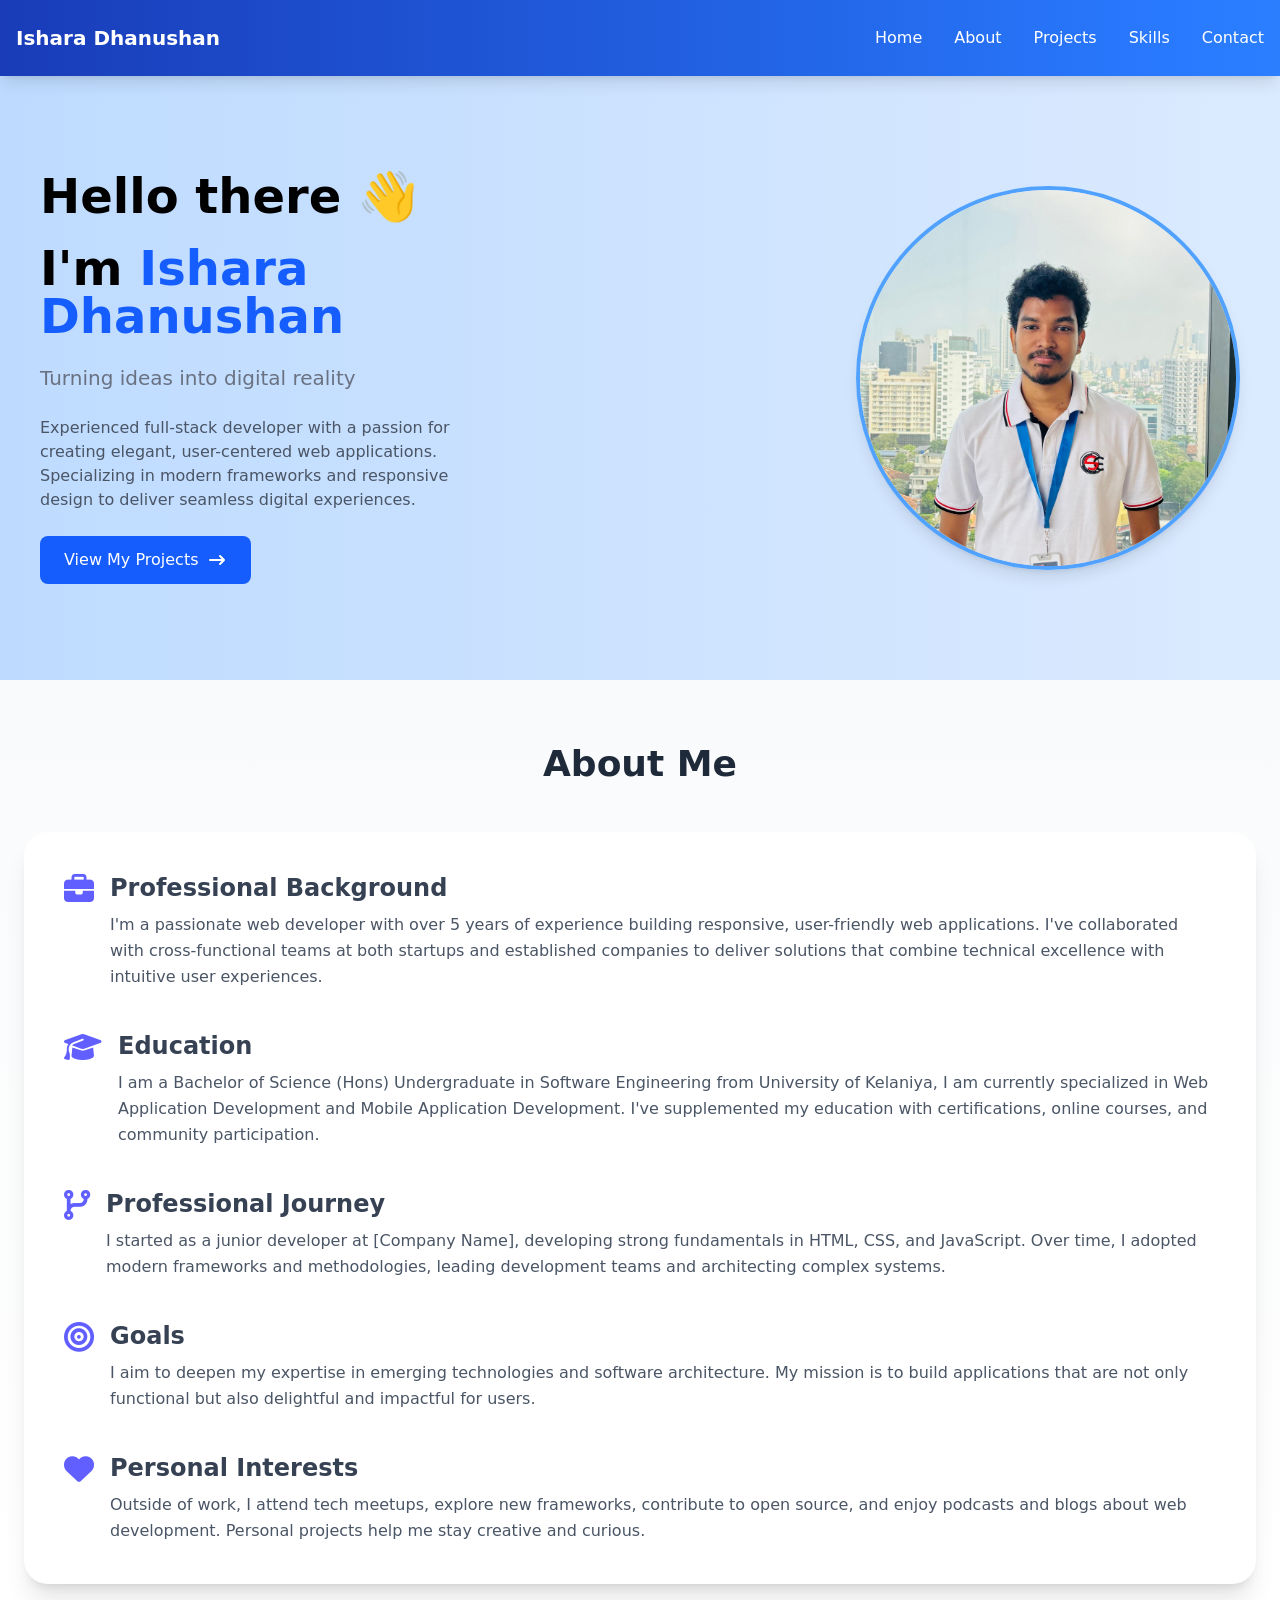
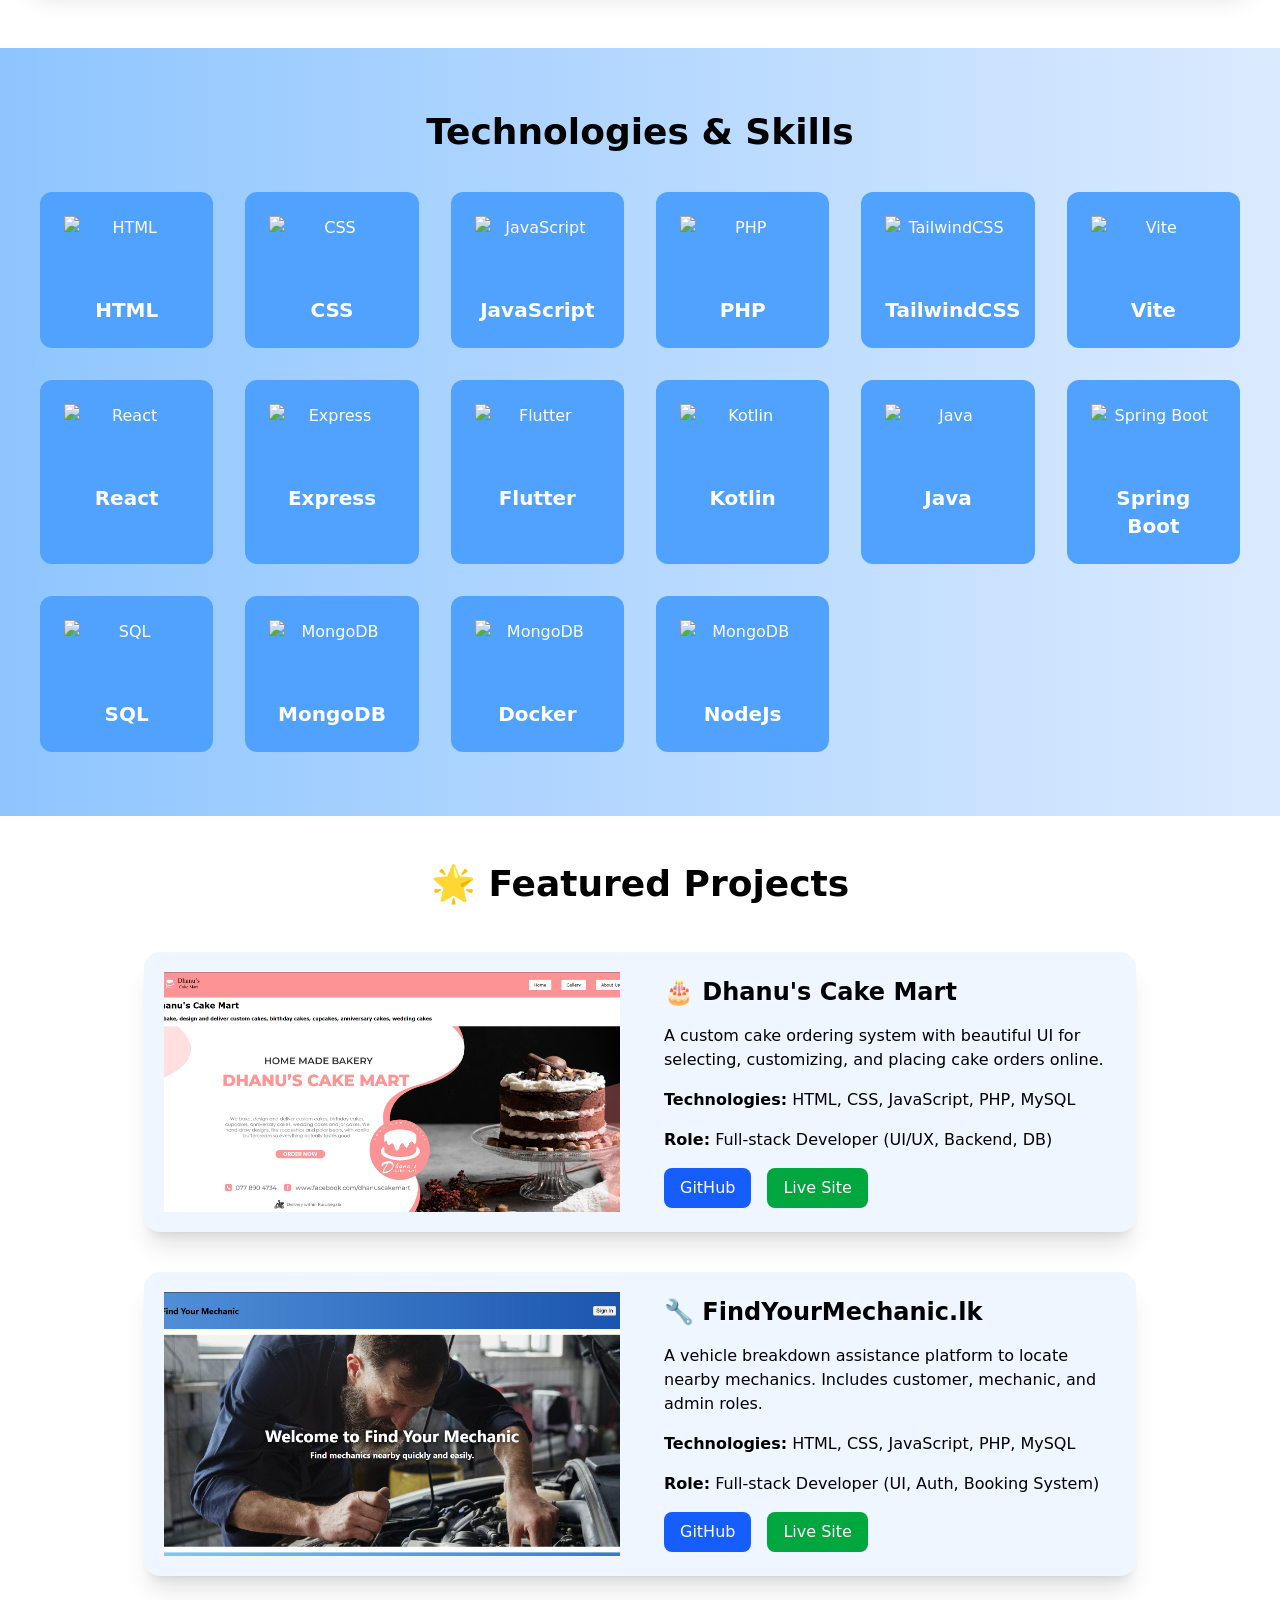
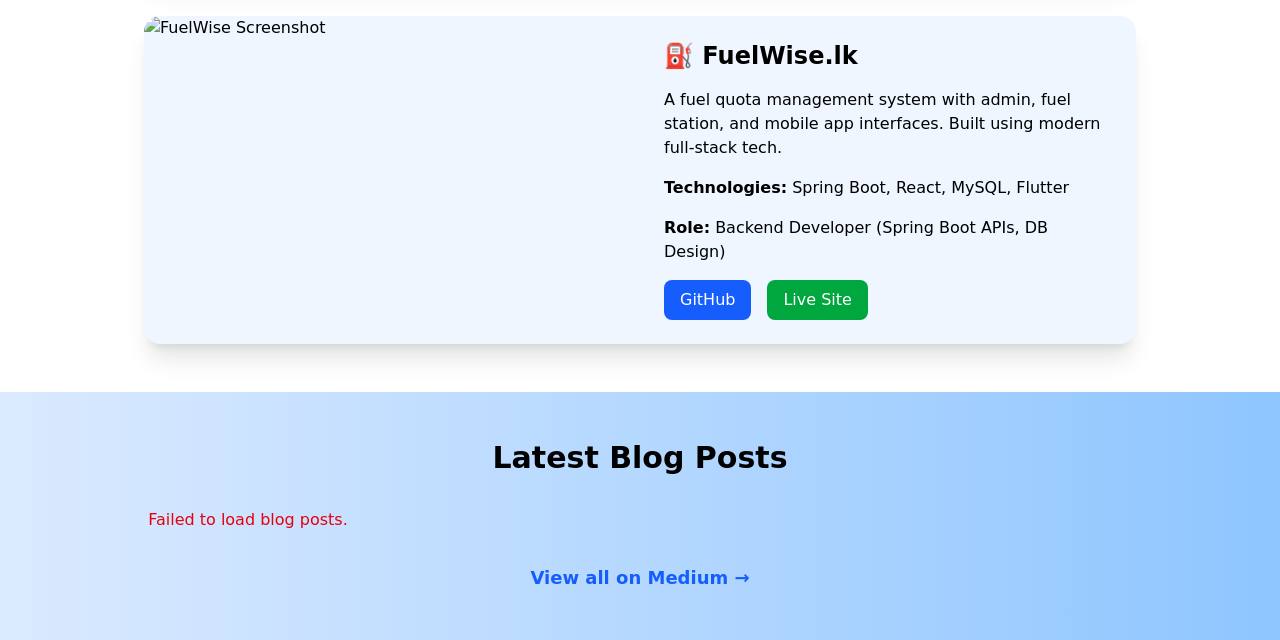
==== commit 28750600: "Adding medium blog posts section" ====
--- a/index.html
+++ b/index.html
@@ -340,7 +340,7 @@
             <!-- Project Card -->
             <div class="bg-blue-50 hover:bg-blue-100 shadow-xl rounded-2xl overflow-hidden transition-transform hover:scale-[1.01] duration-300">
                 <div class="md:flex">
-                    <img class="w-full md:w-1/2 object-cover h-64 md:h-auto" src="https://via.placeholder.com/600x400?text=Dhanu's+Cake+Mart" alt="Dhanu's Cake Mart Screenshot">
+                    <img class="w-full md:w-1/2 object-cover h-64 md:h-auto p-5" src="./assets/Projects%20Screenshots/Dhanu's%20Cake%20Mart.png" alt="Dhanu's Cake Mart Screenshot">
                     <div class="p-6 flex flex-col gap-4 md:w-1/2">
                         <h3 class="text-2xl font-semibold">🎂 Dhanu's Cake Mart</h3>
                         <p>A custom cake ordering system with beautiful UI for selecting, customizing, and placing cake orders online.</p>
@@ -363,7 +363,7 @@
             <!-- FindYourMechanic -->
             <div class="bg-blue-50 hover:bg-blue-100 shadow-xl rounded-2xl overflow-hidden transition-transform hover:scale-[1.01] duration-300">
                 <div class="md:flex">
-                    <img class="w-full md:w-1/2 object-cover h-64 md:h-auto" src="https://via.placeholder.com/600x400?text=FindYourMechanic.lk" alt="FindYourMechanic Screenshot">
+                    <img class="w-full md:w-1/2 object-cover h-64 md:h-auto p-5" src="./assets/Projects%20Screenshots/FindYourMechanic.png" alt="FindYourMechanic Screenshot">
                     <div class="p-6 flex flex-col gap-4 md:w-1/2">
                         <h3 class="text-2xl font-semibold">🔧 FindYourMechanic.lk</h3>
                         <p>A vehicle breakdown assistance platform to locate nearby mechanics. Includes customer, mechanic, and admin roles.</p>
@@ -411,450 +411,60 @@
 </section>
 
 
-<!-- Claude generated very advanced about me section -->
-<section id="about-me2" class="py-20 bg-black text-white">
-    <div class="container mx-auto px-4">
-        <!-- Animated heading with creative styling -->
-        <div class="mb-16 relative">
-            <h2 class="text-6xl font-bold text-transparent bg-clip-text bg-gradient-to-r from-purple-400 via-pink-500 to-red-500 inline-block">
-                About Me</h2>
-            <div class="absolute -bottom-4 left-0 h-1 w-24 bg-gradient-to-r from-purple-400 to-pink-500"></div>
-        </div>
-
-        <!-- Modern cards layout -->
-        <div class="grid grid-cols-1 md:grid-cols-2 lg:grid-cols-3 gap-8">
-            <!-- Professional Background Card -->
-            <div class="bg-gray-900 rounded-2xl p-6 border border-gray-800 hover:border-purple-500 transition-all duration-300 transform hover:-translate-y-2">
-                <div class="text-purple-400 mb-4">
-                    <svg xmlns="http://www.w3.org/2000/svg" class="h-10 w-10" fill="none" viewBox="0 0 24 24"
-                         stroke="currentColor">
-                        <path stroke-linecap="round" stroke-linejoin="round" stroke-width="1.5"
-                              d="M10 20l4-16m4 4l4 4-4 4M6 16l-4-4 4-4"/>
-                    </svg>
-                </div>
-                <h3 class="text-2xl font-bold mb-4 text-white">Professional Background</h3>
-                <p class="text-gray-400 leading-relaxed">
-                    I'm a passionate web developer with over 5 years of experience building responsive, user-friendly
-                    web applications. I've collaborated with cross-functional teams at both startups and established
-                    companies to deliver solutions that combine technical excellence with intuitive user experiences.
-                </p>
-            </div>
-
-            <!-- Education Card -->
-            <div class="bg-gray-900 rounded-2xl p-6 border border-gray-800 hover:border-pink-500 transition-all duration-300 transform hover:-translate-y-2">
-                <div class="text-pink-400 mb-4">
-                    <svg xmlns="http://www.w3.org/2000/svg" class="h-10 w-10" fill="none" viewBox="0 0 24 24"
-                         stroke="currentColor">
-                        <path d="M12 14l9-5-9-5-9 5 9 5z"/>
-                        <path d="M12 14l6.16-3.422a12.083 12.083 0 01.665 6.479A11.952 11.952 0 0012 20.055a11.952 11.952 0 00-6.824-2.998 12.078 12.078 0 01.665-6.479L12 14z"/>
-                        <path stroke-linecap="round" stroke-linejoin="round" stroke-width="1.5"
-                              d="M12 14l9-5-9-5-9 5 9 5zm0 0l6.16-3.422a12.083 12.083 0 01.665 6.479A11.952 11.952 0 0012 20.055a11.952 11.952 0 00-6.824-2.998 12.078 12.078 0 01.665-6.479L12 14z"/>
-                    </svg>
-                </div>
-                <h3 class="text-2xl font-bold mb-4 text-white">Education</h3>
-                <p class="text-gray-400 leading-relaxed">
-                    I hold a Bachelor's degree in Computer Science from [University Name], where I specialized in web
-                    technologies and software engineering. I've supplemented my formal education with continuous
-                    learning through professional certifications and online courses.
-                </p>
-            </div>
-
-            <!-- Professional Journey Card -->
-            <div class="bg-gray-900 rounded-2xl p-6 border border-gray-800 hover:border-red-500 transition-all duration-300 transform hover:-translate-y-2">
-                <div class="text-red-400 mb-4">
-                    <svg xmlns="http://www.w3.org/2000/svg" class="h-10 w-10" fill="none" viewBox="0 0 24 24"
-                         stroke="currentColor">
-                        <path stroke-linecap="round" stroke-linejoin="round" stroke-width="1.5"
-                              d="M9 19v-6a2 2 0 00-2-2H5a2 2 0 00-2 2v6a2 2 0 002 2h2a2 2 0 002-2zm0 0V9a2 2 0 012-2h2a2 2 0 012 2v10m-6 0a2 2 0 002 2h2a2 2 0 002-2m0 0V5a2 2 0 012-2h2a2 2 0 012 2v14a2 2 0 01-2 2h-2a2 2 0 01-2-2z"/>
-                    </svg>
-                </div>
-                <h3 class="text-2xl font-bold mb-4 text-white">Professional Journey</h3>
-                <p class="text-gray-400 leading-relaxed">
-                    My journey began as a junior developer at [Company Name], where I developed strong fundamentals in
-                    HTML, CSS, and JavaScript. As I progressed, I embraced modern frameworks and methodologies,
-                    eventually leading development teams and architecting complex applications.
-                </p>
-            </div>
-
-            <!-- Goals Card -->
-            <div class="relative bg-gradient-to-br from-purple-900 to-indigo-900 rounded-2xl p-6 border border-purple-700 transform hover:-translate-y-2 transition-all duration-300 md:col-span-2 lg:col-span-1">
-                <div class="absolute top-0 right-0 -mt-4 -mr-4 bg-purple-500 rounded-full p-2 shadow-lg">
-                    <svg xmlns="http://www.w3.org/2000/svg" class="h-6 w-6" fill="none" viewBox="0 0 24 24"
-                         stroke="white">
-                        <path stroke-linecap="round" stroke-linejoin="round" stroke-width="2"
-                              d="M13 10V3L4 14h7v7l9-11h-7z"/>
-                    </svg>
-                </div>
-                <h3 class="text-2xl font-bold mb-4 text-white">Goals</h3>
-                <p class="text-gray-300 leading-relaxed">
-                    I'm constantly working to expand my expertise in emerging technologies while deepening my
-                    understanding of software architecture principles. My goal is to create web applications that not
-                    only function flawlessly but also delight users with their design and usability.
-                </p>
-                <div class="mt-6 flex flex-wrap gap-2">
-                    <span class="px-3 py-1 bg-purple-800 bg-opacity-50 rounded-full text-sm text-purple-200">UX Design</span>
-                    <span class="px-3 py-1 bg-purple-800 bg-opacity-50 rounded-full text-sm text-purple-200">Architecture</span>
-                    <span class="px-3 py-1 bg-purple-800 bg-opacity-50 rounded-full text-sm text-purple-200">New Technologies</span>
-                </div>
-            </div>
-
-            <!-- Personal Interests Card -->
-            <div class="relative bg-gradient-to-br from-pink-900 to-red-900 rounded-2xl p-6 border border-pink-700 transform hover:-translate-y-2 transition-all duration-300 md:col-span-2 lg:col-span-2">
-                <div class="absolute top-0 right-0 -mt-4 -mr-4 bg-pink-500 rounded-full p-2 shadow-lg">
-                    <svg xmlns="http://www.w3.org/2000/svg" class="h-6 w-6" fill="none" viewBox="0 0 24 24"
-                         stroke="white">
-                        <path stroke-linecap="round" stroke-linejoin="round" stroke-width="2"
-                              d="M4.318 6.318a4.5 4.5 0 000 6.364L12 20.364l7.682-7.682a4.5 4.5 0 00-6.364-6.364L12 7.636l-1.318-1.318a4.5 4.5 0 00-6.364 0z"/>
-                    </svg>
-                </div>
-                <h3 class="text-2xl font-bold mb-4 text-white">Personal Interests</h3>
-                <p class="text-gray-300 leading-relaxed">
-                    When I'm not coding, I enjoy attending tech meetups and hackathons to connect with like-minded
-                    professionals. I'm an avid follower of web development blogs and podcasts, and I occasionally
-                    contribute to open-source projects.
-                </p>
-                <div class="mt-6 grid grid-cols-3 gap-4">
-                    <div class="bg-black bg-opacity-30 p-3 rounded-lg text-center">
-                        <svg xmlns="http://www.w3.org/2000/svg" class="h-8 w-8 mx-auto text-pink-400" fill="none"
-                             viewBox="0 0 24 24" stroke="currentColor">
-                            <path stroke-linecap="round" stroke-linejoin="round" stroke-width="1.5"
-                                  d="M17 20h5v-2a3 3 0 00-5.356-1.857M17 20H7m10 0v-2c0-.656-.126-1.283-.356-1.857M7 20H2v-2a3 3 0 015.356-1.857M7 20v-2c0-.656.126-1.283.356-1.857m0 0a5.002 5.002 0 019.288 0M15 7a3 3 0 11-6 0 3 3 0 016 0zm6 3a2 2 0 11-4 0 2 2 0 014 0zM7 10a2 2 0 11-4 0 2 2 0 014 0z"/>
-                        </svg>
-                        <p class="mt-2 text-pink-200">Meetups</p>
-                    </div>
-                    <div class="bg-black bg-opacity-30 p-3 rounded-lg text-center">
-                        <svg xmlns="http://www.w3.org/2000/svg" class="h-8 w-8 mx-auto text-pink-400" fill="none"
-                             viewBox="0 0 24 24" stroke="currentColor">
-                            <path stroke-linecap="round" stroke-linejoin="round" stroke-width="1.5"
-                                  d="M3 12l2-2m0 0l7-7 7 7M5 10v10a1 1 0 001 1h3m10-11l2 2m-2-2v10a1 1 0 01-1 1h-3m-6 0a1 1 0 001-1v-4a1 1 0 011-1h2a1 1 0 011 1v4a1 1 0 001 1m-6 0h6"/>
-                        </svg>
-                        <p class="mt-2 text-pink-200">Hackathons</p>
-                    </div>
-                    <div class="bg-black bg-opacity-30 p-3 rounded-lg text-center">
-                        <svg xmlns="http://www.w3.org/2000/svg" class="h-8 w-8 mx-auto text-pink-400" fill="none"
-                             viewBox="0 0 24 24" stroke="currentColor">
-                            <path stroke-linecap="round" stroke-linejoin="round" stroke-width="1.5"
-                                  d="M10 20l4-16m4 4l4 4-4 4M6 16l-4-4 4-4"/>
-                        </svg>
-                        <p class="mt-2 text-pink-200">Open Source</p>
-                    </div>
-                </div>
-            </div>
-        </div>
-
-        <!-- Tech stack section -->
-        <div class="mt-16">
-            <h3 class="text-xl font-medium mb-6 text-gray-400">My Tech Stack</h3>
-            <div class="flex flex-wrap gap-4">
-                <div class="px-4 py-2 bg-gray-800 rounded-full text-gray-300 flex items-center">
-                    <span class="h-3 w-3 rounded-full bg-blue-400 mr-2"></span>
-                    React
-                </div>
-                <div class="px-4 py-2 bg-gray-800 rounded-full text-gray-300 flex items-center">
-                    <span class="h-3 w-3 rounded-full bg-green-400 mr-2"></span>
-                    Node.js
-                </div>
-                <div class="px-4 py-2 bg-gray-800 rounded-full text-gray-300 flex items-center">
-                    <span class="h-3 w-3 rounded-full bg-purple-400 mr-2"></span>
-                    Tailwind CSS
-                </div>
-                <div class="px-4 py-2 bg-gray-800 rounded-full text-gray-300 flex items-center">
-                    <span class="h-3 w-3 rounded-full bg-yellow-400 mr-2"></span>
-                    JavaScript
-                </div>
-                <div class="px-4 py-2 bg-gray-800 rounded-full text-gray-300 flex items-center">
-                    <span class="h-3 w-3 rounded-full bg-red-400 mr-2"></span>
-                    TypeScript
-                </div>
-            </div>
-        </div>
-
-        <!-- Contact CTA -->
-        <div class="mt-16 text-center">
-            <a href="#contact"
-               class="inline-block px-8 py-4 bg-gradient-to-r from-purple-500 to-pink-500 rounded-full text-white font-medium hover:from-purple-600 hover:to-pink-600 transform hover:-translate-y-1 transition-all duration-300">Let's
-                Connect</a>
+<!-- Medium Blog posts section -->
+<section id="blog" class="py-12 px-4 bg-gradient-to-r from-blue-100 to-blue-300">
+    <div class="max-w-6xl mx-auto">
+        <h2 class="text-3xl font-bold mb-8 text-center">Latest Blog Posts</h2>
+        <div id="blog-posts" class="grid grid-cols-1 md:grid-cols-2 lg:grid-cols-3 gap-6">
+            <!-- Blog cards will be injected here -->
+        </div>
+        <div class="mt-8 text-center">
+            <a href="https://medium.com/@isharadh2002" target="_blank" class="text-blue-600 hover:underline text-lg font-semibold">
+                View all on Medium →
+            </a>
         </div>
     </div>
 </section>
 
-<!-- Technologies Section - Improved Stylish Version -->
-<section id="skills" class="py-16 bg-gradient-to-br from-gray-900 to-gray-800 text-white">
-    <div class="container mx-auto px-4">
-        <h2 class="text-3xl font-bold mb-12 text-center">Technologies & Skills</h2>
-
-        <!-- Category Tabs -->
-        <div class="flex justify-center mb-10">
-            <div class="inline-flex rounded-md shadow-sm" role="group">
-                <button type="button"
-                        class="tab-btn active px-5 py-2.5 bg-blue-600 text-white font-medium rounded-l-lg hover:bg-blue-700 focus:z-10 focus:ring-2 focus:ring-blue-500 focus:outline-none"
-                        onclick="showCategory('frontend')">
-                    Frontend
-                </button>
-                <button type="button"
-                        class="tab-btn px-5 py-2.5 bg-gray-700 text-white font-medium hover:bg-gray-600 focus:z-10 focus:ring-2 focus:ring-blue-500 focus:outline-none"
-                        onclick="showCategory('backend')">
-                    Backend
-                </button>
-                <button type="button"
-                        class="tab-btn px-5 py-2.5 bg-gray-700 text-white font-medium rounded-r-lg hover:bg-gray-600 focus:z-10 focus:ring-2 focus:ring-blue-500 focus:outline-none"
-                        onclick="showCategory('tools')">
-                    Tools & Methods
-                </button>
-            </div>
-        </div>
-
-        <div class="max-w-5xl mx-auto">
-            <!-- Frontend Skills -->
-            <div id="frontend-skills" class="skill-category active">
-                <div class="grid grid-cols-2 md:grid-cols-3 lg:grid-cols-4 gap-6">
-                    <div class="skill-card group">
-                        <div class="bg-gray-800 bg-opacity-70 p-6 rounded-xl transform transition-all duration-300 group-hover:scale-105 group-hover:shadow-lg group-hover:bg-blue-900 group-hover:bg-opacity-40 backdrop-blur-sm border border-gray-700 group-hover:border-blue-500">
-                            <div class="text-blue-400 group-hover:text-blue-300 mb-4 flex justify-center">
-                                <span class="tech-icon text-3xl">&#60;/&#62;</span>
-                            </div>
-                            <h4 class="font-semibold text-center text-lg mb-2">HTML5/CSS3</h4>
-                            <div class="w-full bg-gray-700 rounded-full h-1.5 mb-1">
-                                <div class="bg-blue-500 h-1.5 rounded-full" style="width: 95%"></div>
-                            </div>
-                            <p class="text-xs text-gray-300 text-center">95%</p>
-                        </div>
-                    </div>
-
-                    <div class="skill-card group">
-                        <div class="bg-gray-800 bg-opacity-70 p-6 rounded-xl transform transition-all duration-300 group-hover:scale-105 group-hover:shadow-lg group-hover:bg-yellow-900 group-hover:bg-opacity-40 backdrop-blur-sm border border-gray-700 group-hover:border-yellow-500">
-                            <div class="text-yellow-400 group-hover:text-yellow-300 mb-4 flex justify-center">
-                                <span class="tech-icon text-3xl">JS</span>
-                            </div>
-                            <h4 class="font-semibold text-center text-lg mb-2">JavaScript (ES6+)</h4>
-                            <div class="w-full bg-gray-700 rounded-full h-1.5 mb-1">
-                                <div class="bg-yellow-500 h-1.5 rounded-full" style="width: 90%"></div>
-                            </div>
-                            <p class="text-xs text-gray-300 text-center">90%</p>
-                        </div>
-                    </div>
-
-                    <div class="skill-card group">
-                        <div class="bg-gray-800 bg-opacity-70 p-6 rounded-xl transform transition-all duration-300 group-hover:scale-105 group-hover:shadow-lg group-hover:bg-blue-900 group-hover:bg-opacity-40 backdrop-blur-sm border border-gray-700 group-hover:border-blue-400">
-                            <div class="text-blue-400 group-hover:text-blue-300 mb-4 flex justify-center">
-                                <span class="tech-icon text-3xl">⚛️</span>
-                            </div>
-                            <h4 class="font-semibold text-center text-lg mb-2">React</h4>
-                            <div class="w-full bg-gray-700 rounded-full h-1.5 mb-1">
-                                <div class="bg-blue-400 h-1.5 rounded-full" style="width: 88%"></div>
-                            </div>
-                            <p class="text-xs text-gray-300 text-center">88%</p>
-                        </div>
-                    </div>
-
-                    <div class="skill-card group">
-                        <div class="bg-gray-800 bg-opacity-70 p-6 rounded-xl transform transition-all duration-300 group-hover:scale-105 group-hover:shadow-lg group-hover:bg-teal-900 group-hover:bg-opacity-40 backdrop-blur-sm border border-gray-700 group-hover:border-teal-500">
-                            <div class="text-teal-400 group-hover:text-teal-300 mb-4 flex justify-center">
-                                <span class="tech-icon text-3xl">🌬️</span>
-                            </div>
-                            <h4 class="font-semibold text-center text-lg mb-2">Tailwind CSS</h4>
-                            <div class="w-full bg-gray-700 rounded-full h-1.5 mb-1">
-                                <div class="bg-teal-500 h-1.5 rounded-full" style="width: 92%"></div>
-                            </div>
-                            <p class="text-xs text-gray-300 text-center">92%</p>
-                        </div>
-                    </div>
-
-                    <div class="skill-card group">
-                        <div class="bg-gray-800 bg-opacity-70 p-6 rounded-xl transform transition-all duration-300 group-hover:scale-105 group-hover:shadow-lg group-hover:bg-green-900 group-hover:bg-opacity-40 backdrop-blur-sm border border-gray-700 group-hover:border-green-500">
-                            <div class="text-green-400 group-hover:text-green-300 mb-4 flex justify-center">
-                                <span class="tech-icon text-3xl">🔺</span>
-                            </div>
-                            <h4 class="font-semibold text-center text-lg mb-2">Vue.js</h4>
-                            <div class="w-full bg-gray-700 rounded-full h-1.5 mb-1">
-                                <div class="bg-green-500 h-1.5 rounded-full" style="width: 80%"></div>
-                            </div>
-                            <p class="text-xs text-gray-300 text-center">80%</p>
-                        </div>
-                    </div>
-
-                    <div class="skill-card group">
-                        <div class="bg-gray-800 bg-opacity-70 p-6 rounded-xl transform transition-all duration-300 group-hover:scale-105 group-hover:shadow-lg group-hover:bg-purple-900 group-hover:bg-opacity-40 backdrop-blur-sm border border-gray-700 group-hover:border-purple-500">
-                            <div class="text-purple-400 group-hover:text-purple-300 mb-4 flex justify-center">
-                                <span class="tech-icon text-3xl">TS</span>
-                            </div>
-                            <h4 class="font-semibold text-center text-lg mb-2">TypeScript</h4>
-                            <div class="w-full bg-gray-700 rounded-full h-1.5 mb-1">
-                                <div class="bg-purple-500 h-1.5 rounded-full" style="width: 85%"></div>
-                            </div>
-                            <p class="text-xs text-gray-300 text-center">85%</p>
-                        </div>
-                    </div>
-                </div>
-            </div>
-
-            <!-- Backend Skills -->
-            <div id="backend-skills" class="skill-category hidden">
-                <div class="grid grid-cols-2 md:grid-cols-3 lg:grid-cols-4 gap-6">
-                    <div class="skill-card group">
-                        <div class="bg-gray-800 bg-opacity-70 p-6 rounded-xl transform transition-all duration-300 group-hover:scale-105 group-hover:shadow-lg group-hover:bg-green-900 group-hover:bg-opacity-40 backdrop-blur-sm border border-gray-700 group-hover:border-green-500">
-                            <div class="text-green-400 group-hover:text-green-300 mb-4 flex justify-center">
-                                <span class="tech-icon text-3xl">🟢</span>
-                            </div>
-                            <h4 class="font-semibold text-center text-lg mb-2">Node.js</h4>
-                            <div class="w-full bg-gray-700 rounded-full h-1.5 mb-1">
-                                <div class="bg-green-500 h-1.5 rounded-full" style="width: 85%"></div>
-                            </div>
-                            <p class="text-xs text-gray-300 text-center">85%</p>
-                        </div>
-                    </div>
-
-                    <div class="skill-card group">
-                        <div class="bg-gray-800 bg-opacity-70 p-6 rounded-xl transform transition-all duration-300 group-hover:scale-105 group-hover:shadow-lg group-hover:bg-red-900 group-hover:bg-opacity-40 backdrop-blur-sm border border-gray-700 group-hover:border-red-500">
-                            <div class="text-red-400 group-hover:text-red-300 mb-4 flex justify-center">
-                                <span class="tech-icon text-3xl">🚂</span>
-                            </div>
-                            <h4 class="font-semibold text-center text-lg mb-2">Express.js</h4>
-                            <div class="w-full bg-gray-700 rounded-full h-1.5 mb-1">
-                                <div class="bg-red-500 h-1.5 rounded-full" style="width: 82%"></div>
-                            </div>
-                            <p class="text-xs text-gray-300 text-center">82%</p>
-                        </div>
-                    </div>
-
-                    <div class="skill-card group">
-                        <div class="bg-gray-800 bg-opacity-70 p-6 rounded-xl transform transition-all duration-300 group-hover:scale-105 group-hover:shadow-lg group-hover:bg-blue-900 group-hover:bg-opacity-40 backdrop-blur-sm border border-gray-700 group-hover:border-blue-500">
-                            <div class="text-blue-400 group-hover:text-blue-300 mb-4 flex justify-center">
-                                <span class="tech-icon text-3xl">🐍</span>
-                            </div>
-                            <h4 class="font-semibold text-center text-lg mb-2">Python</h4>
-                            <div class="w-full bg-gray-700 rounded-full h-1.5 mb-1">
-                                <div class="bg-blue-500 h-1.5 rounded-full" style="width: 75%"></div>
-                            </div>
-                            <p class="text-xs text-gray-300 text-center">75%</p>
-                        </div>
-                    </div>
-
-                    <div class="skill-card group">
-                        <div class="bg-gray-800 bg-opacity-70 p-6 rounded-xl transform transition-all duration-300 group-hover:scale-105 group-hover:shadow-lg group-hover:bg-purple-900 group-hover:bg-opacity-40 backdrop-blur-sm border border-gray-700 group-hover:border-purple-500">
-                            <div class="text-purple-400 group-hover:text-purple-300 mb-4 flex justify-center">
-                                <span class="tech-icon text-3xl">🗄️</span>
-                            </div>
-                            <h4 class="font-semibold text-center text-lg mb-2">SQL/NoSQL</h4>
-                            <div class="w-full bg-gray-700 rounded-full h-1.5 mb-1">
-                                <div class="bg-purple-500 h-1.5 rounded-full" style="width: 80%"></div>
-                            </div>
-                            <p class="text-xs text-gray-300 text-center">80%</p>
-                        </div>
-                    </div>
-                </div>
-            </div>
-
-            <!-- Tools & Methods Skills -->
-            <div id="tools-skills" class="skill-category hidden">
-                <div class="grid grid-cols-2 md:grid-cols-3 lg:grid-cols-4 gap-6">
-                    <div class="skill-card group">
-                        <div class="bg-gray-800 bg-opacity-70 p-6 rounded-xl transform transition-all duration-300 group-hover:scale-105 group-hover:shadow-lg group-hover:bg-orange-900 group-hover:bg-opacity-40 backdrop-blur-sm border border-gray-700 group-hover:border-orange-500">
-                            <div class="text-orange-400 group-hover:text-orange-300 mb-4 flex justify-center">
-                                <span class="tech-icon text-3xl">🔀</span>
-                            </div>
-                            <h4 class="font-semibold text-center text-lg mb-2">Git/GitHub</h4>
-                            <div class="w-full bg-gray-700 rounded-full h-1.5 mb-1">
-                                <div class="bg-orange-500 h-1.5 rounded-full" style="width: 90%"></div>
-                            </div>
-                            <p class="text-xs text-gray-300 text-center">90%</p>
-                        </div>
-                    </div>
-
-                    <div class="skill-card group">
-                        <div class="bg-gray-800 bg-opacity-70 p-6 rounded-xl transform transition-all duration-300 group-hover:scale-105 group-hover:shadow-lg group-hover:bg-blue-900 group-hover:bg-opacity-40 backdrop-blur-sm border border-gray-700 group-hover:border-blue-500">
-                            <div class="text-blue-400 group-hover:text-blue-300 mb-4 flex justify-center">
-                                <span class="tech-icon text-3xl">🐳</span>
-                            </div>
-                            <h4 class="font-semibold text-center text-lg mb-2">Docker</h4>
-                            <div class="w-full bg-gray-700 rounded-full h-1.5 mb-1">
-                                <div class="bg-blue-500 h-1.5 rounded-full" style="width: 78%"></div>
-                            </div>
-                            <p class="text-xs text-gray-300 text-center">78%</p>
-                        </div>
-                    </div>
-
-                    <div class="skill-card group">
-                        <div class="bg-gray-800 bg-opacity-70 p-6 rounded-xl transform transition-all duration-300 group-hover:scale-105 group-hover:shadow-lg group-hover:bg-indigo-900 group-hover:bg-opacity-40 backdrop-blur-sm border border-gray-700 group-hover:border-indigo-500">
-                            <div class="text-indigo-400 group-hover:text-indigo-300 mb-4 flex justify-center">
-                                <span class="tech-icon text-3xl">🔄</span>
-                            </div>
-                            <h4 class="font-semibold text-center text-lg mb-2">CI/CD</h4>
-                            <div class="w-full bg-gray-700 rounded-full h-1.5 mb-1">
-                                <div class="bg-indigo-500 h-1.5 rounded-full" style="width: 75%"></div>
-                            </div>
-                            <p class="text-xs text-gray-300 text-center">75%</p>
-                        </div>
-                    </div>
-
-                    <div class="skill-card group">
-                        <div class="bg-gray-800 bg-opacity-70 p-6 rounded-xl transform transition-all duration-300 group-hover:scale-105 group-hover:shadow-lg group-hover:bg-teal-900 group-hover:bg-opacity-40 backdrop-blur-sm border border-gray-700 group-hover:border-teal-500">
-                            <div class="text-teal-400 group-hover:text-teal-300 mb-4 flex justify-center">
-                                <span class="tech-icon text-3xl">📱</span>
-                            </div>
-                            <h4 class="font-semibold text-center text-lg mb-2">Responsive Design</h4>
-                            <div class="w-full bg-gray-700 rounded-full h-1.5 mb-1">
-                                <div class="bg-teal-500 h-1.5 rounded-full" style="width: 95%"></div>
-                            </div>
-                            <p class="text-xs text-gray-300 text-center">95%</p>
-                        </div>
-                    </div>
-
-                    <div class="skill-card group">
-                        <div class="bg-gray-800 bg-opacity-70 p-6 rounded-xl transform transition-all duration-300 group-hover:scale-105 group-hover:shadow-lg group-hover:bg-pink-900 group-hover:bg-opacity-40 backdrop-blur-sm border border-gray-700 group-hover:border-pink-500">
-                            <div class="text-pink-400 group-hover:text-pink-300 mb-4 flex justify-center">
-                                <span class="tech-icon text-3xl">🧪</span>
-                            </div>
-                            <h4 class="font-semibold text-center text-lg mb-2">Testing</h4>
-                            <div class="w-full bg-gray-700 rounded-full h-1.5 mb-1">
-                                <div class="bg-pink-500 h-1.5 rounded-full" style="width: 82%"></div>
-                            </div>
-                            <p class="text-xs text-gray-300 text-center">82%</p>
-                        </div>
-                    </div>
-
-                    <div class="skill-card group">
-                        <div class="bg-gray-800 bg-opacity-70 p-6 rounded-xl transform transition-all duration-300 group-hover:scale-105 group-hover:shadow-lg group-hover:bg-purple-900 group-hover:bg-opacity-40 backdrop-blur-sm border border-gray-700 group-hover:border-purple-500">
-                            <div class="text-purple-400 group-hover:text-purple-300 mb-4 flex justify-center">
-                                <span class="tech-icon text-3xl">🔌</span>
-                            </div>
-                            <h4 class="font-semibold text-center text-lg mb-2">RESTful APIs</h4>
-                            <div class="w-full bg-gray-700 rounded-full h-1.5 mb-1">
-                                <div class="bg-purple-500 h-1.5 rounded-full" style="width: 88%"></div>
-                            </div>
-                            <p class="text-xs text-gray-300 text-center">88%</p>
-                        </div>
-                    </div>
-                </div>
-            </div>
-        </div>
-    </div>
-
-    <!-- JavaScript for tab functionality -->
-    <script>
-        function showCategory(category) {
-            // Hide all categories
-            document.querySelectorAll('.skill-category').forEach(el => {
-                el.classList.add('hidden');
+<script>
+    const mediumUsername = 'isharadh2002';
+    const feedUrl = `https://api.rss2json.com/v1/api.json?rss_url=https://medium.com/feed/@${mediumUsername}`;
+
+    fetch(feedUrl)
+        .then(response => response.json())
+        .then(data => {
+            const blogContainer = document.getElementById('blog-posts');
+            const items = data.items.slice(0, 6); // Get latest 6 posts
+
+            items.forEach(post => {
+                const imageMatch = post.description.match(/<img.*?src="(.*?)"/);
+                const thumbnail = imageMatch ? imageMatch[1] : 'https://via.placeholder.com/600x300.png?text=Medium+Post';
+
+                const card = document.createElement('div');
+                card.className = "bg-blue-50 shadow-md rounded-lg overflow-hidden transform transition duration-300 hover:scale-105 hover:bg-blue-100 flex flex-col";
+
+                card.innerHTML = `
+          <img src="${thumbnail}" alt="${post.title}" class="w-full h-48 object-cover">
+          <div class="p-4 flex flex-col flex-grow">
+            <h3 class="text-xl font-semibold mb-1">${post.title}</h3>
+            <p class="text-gray-600 text-sm mb-2">${post.pubDate.split(' ')[0]}</p>
+            <p class="text-gray-700 text-sm mb-4 flex-grow">${post.description.replace(/<[^>]*>?/gm, '').substring(0, 100)}...</p>
+            <a href="${post.link}" target="_blank" class="text-blue-600 hover:underline font-medium mt-auto">
+              Read more →
+            </a>
+          </div>
+        `;
+
+                blogContainer.appendChild(card);
             });
-
-            // Show selected category
-            document.getElementById(category + '-skills').classList.remove('hidden');
-
-            // Update active tab styling
-            document.querySelectorAll('.tab-btn').forEach(btn => {
-                btn.classList.remove('active');
-                btn.classList.remove('bg-blue-600');
-                btn.classList.add('bg-gray-700');
-            });
-
-            // Set clicked button as active
-            event.target.classList.add('active');
-            event.target.classList.remove('bg-gray-700');
-            event.target.classList.add('bg-blue-600');
-        }
-    </script>
-</section>
+        })
+        .catch(err => {
+            console.error('Failed to fetch Medium posts:', err);
+            document.getElementById('blog-posts').innerHTML =
+                '<p class="text-red-600 text-center">Failed to load blog posts.</p>';
+        });
+</script>
+
 
 </body>
 </html>
--- a/css/output.css
+++ b/css/output.css
@@ -10,6 +10,7 @@
     --color-red-300: oklch(80.8% 0.114 19.571);
     --color-red-400: oklch(70.4% 0.191 22.216);
     --color-red-500: oklch(63.7% 0.237 25.331);
+    --color-red-600: oklch(57.7% 0.245 27.325);
     --color-red-900: oklch(39.6% 0.141 25.723);
     --color-orange-300: oklch(83.7% 0.128 66.29);
     --color-orange-400: oklch(75% 0.183 55.934);
@@ -19,6 +20,7 @@
     --color-yellow-400: oklch(85.2% 0.199 91.936);
     --color-yellow-500: oklch(79.5% 0.184 86.047);
     --color-yellow-900: oklch(42.1% 0.095 57.708);
+    --color-green-200: oklch(92.5% 0.084 155.995);
     --color-green-300: oklch(87.1% 0.15 154.449);
     --color-green-400: oklch(79.2% 0.209 151.711);
     --color-green-500: oklch(72.3% 0.219 149.579);
@@ -59,6 +61,7 @@
     --color-pink-700: oklch(52.5% 0.223 3.958);
     --color-pink-900: oklch(40.8% 0.153 2.432);
     --color-gray-50: oklch(98.5% 0.002 247.839);
+    --color-gray-100: oklch(96.7% 0.003 264.542);
     --color-gray-300: oklch(87.2% 0.01 258.338);
     --color-gray-400: oklch(70.7% 0.022 261.325);
     --color-gray-500: oklch(55.1% 0.027 264.364);
@@ -71,6 +74,7 @@
     --spacing: 0.25rem;
     --container-md: 28rem;
     --container-5xl: 64rem;
+    --container-6xl: 72rem;
     --container-7xl: 80rem;
     --text-xs: 0.75rem;
     --text-xs--line-height: calc(1 / 0.75);
@@ -342,9 +346,15 @@
   .mt-6 {
     margin-top: calc(var(--spacing) * 6);
   }
+  .mt-8 {
+    margin-top: calc(var(--spacing) * 8);
+  }
   .mt-16 {
     margin-top: calc(var(--spacing) * 16);
   }
+  .mt-auto {
+    margin-top: auto;
+  }
   .-mr-4 {
     margin-right: calc(var(--spacing) * -4);
   }
@@ -420,6 +430,9 @@
   .h-16 {
     height: calc(var(--spacing) * 16);
   }
+  .h-48 {
+    height: calc(var(--spacing) * 48);
+  }
   .h-64 {
     height: calc(var(--spacing) * 64);
   }
@@ -459,11 +472,17 @@
   .max-w-5xl {
     max-width: var(--container-5xl);
   }
+  .max-w-6xl {
+    max-width: var(--container-6xl);
+  }
   .max-w-7xl {
     max-width: var(--container-7xl);
   }
   .max-w-md {
     max-width: var(--container-md);
+  }
+  .flex-grow {
+    flex-grow: 1;
   }
   .-translate-y-4 {
     --tw-translate-y: calc(var(--spacing) * -4);
@@ -707,6 +726,10 @@
     --tw-gradient-position: to right in oklab;
     background-image: linear-gradient(var(--tw-gradient-stops));
   }
+  .from-blue-100 {
+    --tw-gradient-from: var(--color-blue-100);
+    --tw-gradient-stops: var(--tw-gradient-via-stops, var(--tw-gradient-position), var(--tw-gradient-from) var(--tw-gradient-from-position), var(--tw-gradient-to) var(--tw-gradient-to-position));
+  }
   .from-blue-200 {
     --tw-gradient-from: var(--color-blue-200);
     --tw-gradient-stops: var(--tw-gradient-via-stops, var(--tw-gradient-position), var(--tw-gradient-from) var(--tw-gradient-from-position), var(--tw-gradient-to) var(--tw-gradient-to-position));
@@ -752,6 +775,10 @@
     --tw-gradient-to: var(--color-blue-100);
     --tw-gradient-stops: var(--tw-gradient-via-stops, var(--tw-gradient-position), var(--tw-gradient-from) var(--tw-gradient-from-position), var(--tw-gradient-to) var(--tw-gradient-to-position));
   }
+  .to-blue-300 {
+    --tw-gradient-to: var(--color-blue-300);
+    --tw-gradient-stops: var(--tw-gradient-via-stops, var(--tw-gradient-position), var(--tw-gradient-from) var(--tw-gradient-from-position), var(--tw-gradient-to) var(--tw-gradient-to-position));
+  }
   .to-blue-500 {
     --tw-gradient-to: var(--color-blue-500);
     --tw-gradient-stops: var(--tw-gradient-via-stops, var(--tw-gradient-position), var(--tw-gradient-from) var(--tw-gradient-from-position), var(--tw-gradient-to) var(--tw-gradient-to-position));
@@ -798,6 +825,9 @@
   .p-4 {
     padding: calc(var(--spacing) * 4);
   }
+  .p-5 {
+    padding: calc(var(--spacing) * 5);
+  }
   .p-6 {
     padding: calc(var(--spacing) * 6);
   }
@@ -977,6 +1007,9 @@
   .text-red-400 {
     color: var(--color-red-400);
   }
+  .text-red-600 {
+    color: var(--color-red-600);
+  }
   .text-teal-400 {
     color: var(--color-teal-400);
   }
@@ -1000,6 +1033,10 @@
   }
   .shadow-lg {
     --tw-shadow: 0 10px 15px -3px var(--tw-shadow-color, rgb(0 0 0 / 0.1)), 0 4px 6px -4px var(--tw-shadow-color, rgb(0 0 0 / 0.1));
+    box-shadow: var(--tw-inset-shadow), var(--tw-inset-ring-shadow), var(--tw-ring-offset-shadow), var(--tw-ring-shadow), var(--tw-shadow);
+  }
+  .shadow-md {
+    --tw-shadow: 0 4px 6px -1px var(--tw-shadow-color, rgb(0 0 0 / 0.1)), 0 2px 4px -2px var(--tw-shadow-color, rgb(0 0 0 / 0.1));
     box-shadow: var(--tw-inset-shadow), var(--tw-inset-ring-shadow), var(--tw-ring-offset-shadow), var(--tw-ring-shadow), var(--tw-shadow);
   }
   .shadow-sm {
@@ -1391,6 +1428,13 @@
     &:hover {
       @media (hover: hover) {
         color: var(--color-white);
+      }
+    }
+  }
+  .hover\:underline {
+    &:hover {
+      @media (hover: hover) {
+        text-decoration-line: underline;
       }
     }
   }
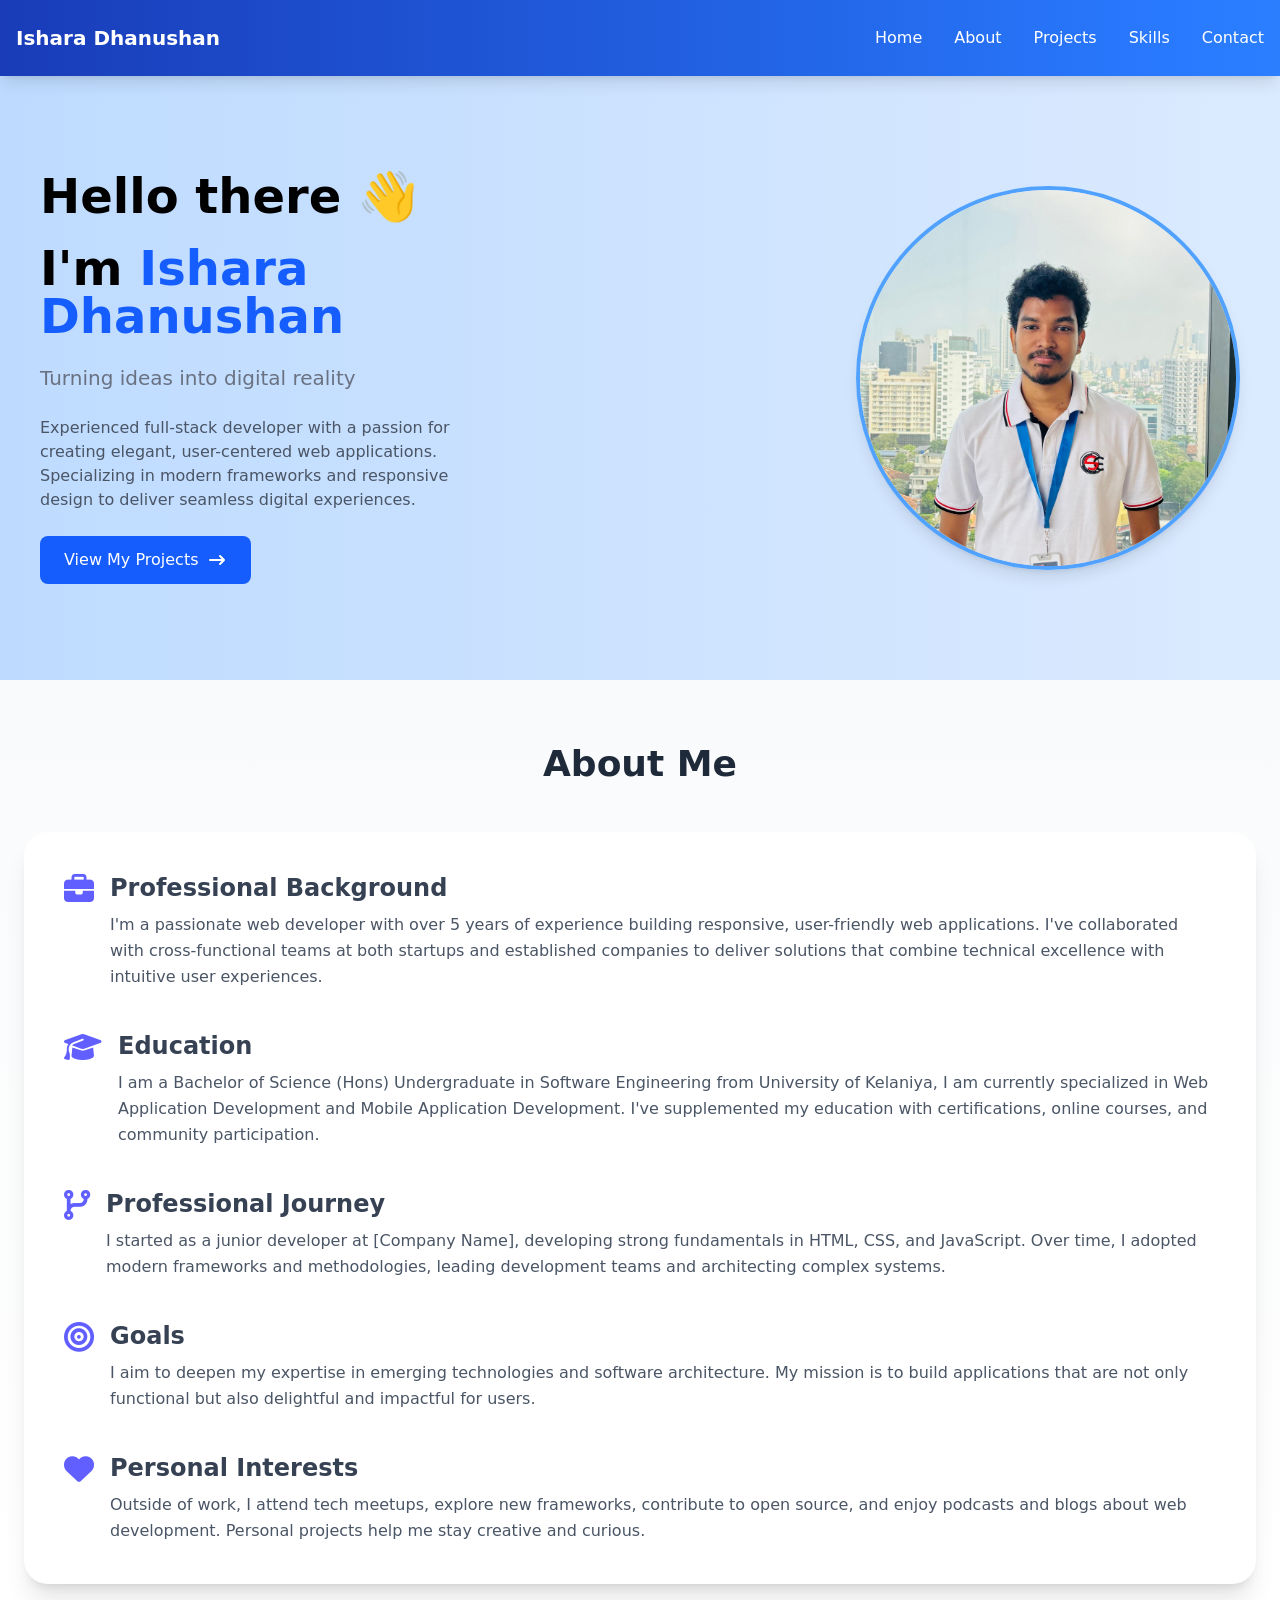
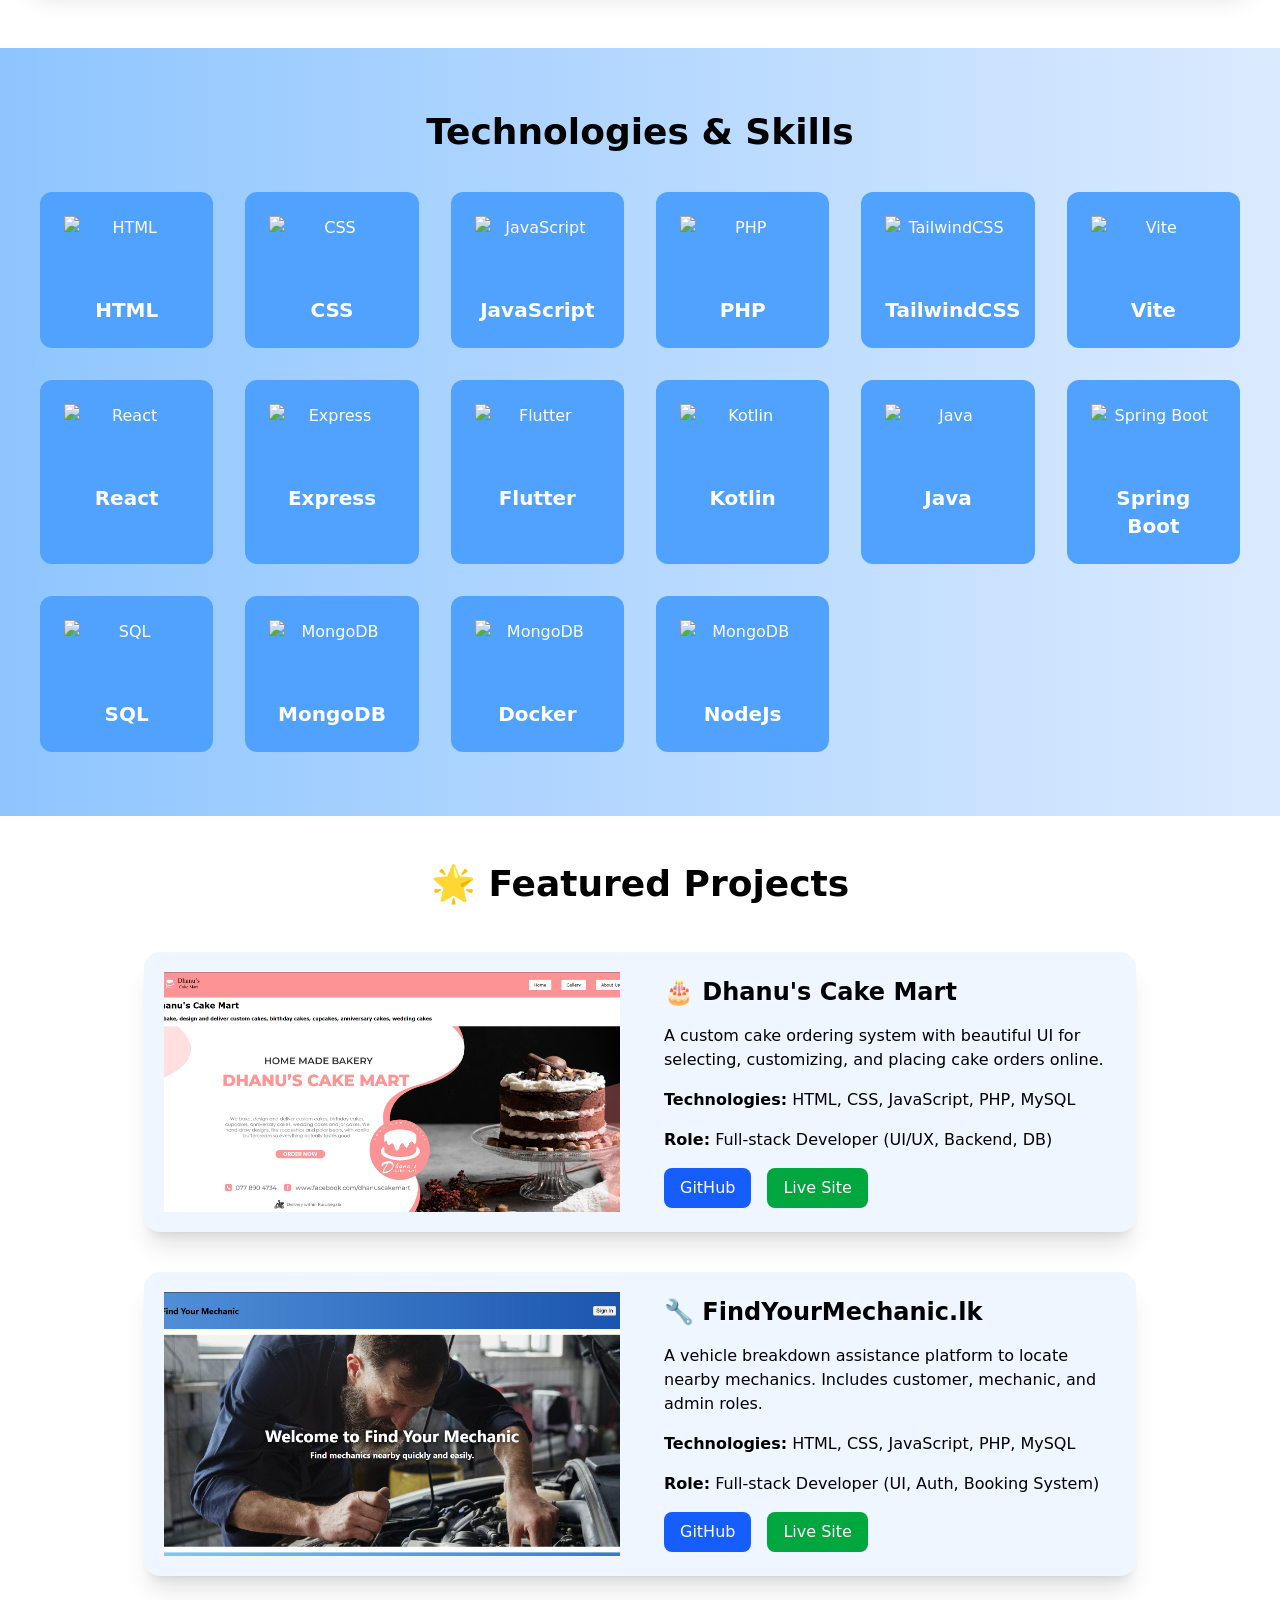
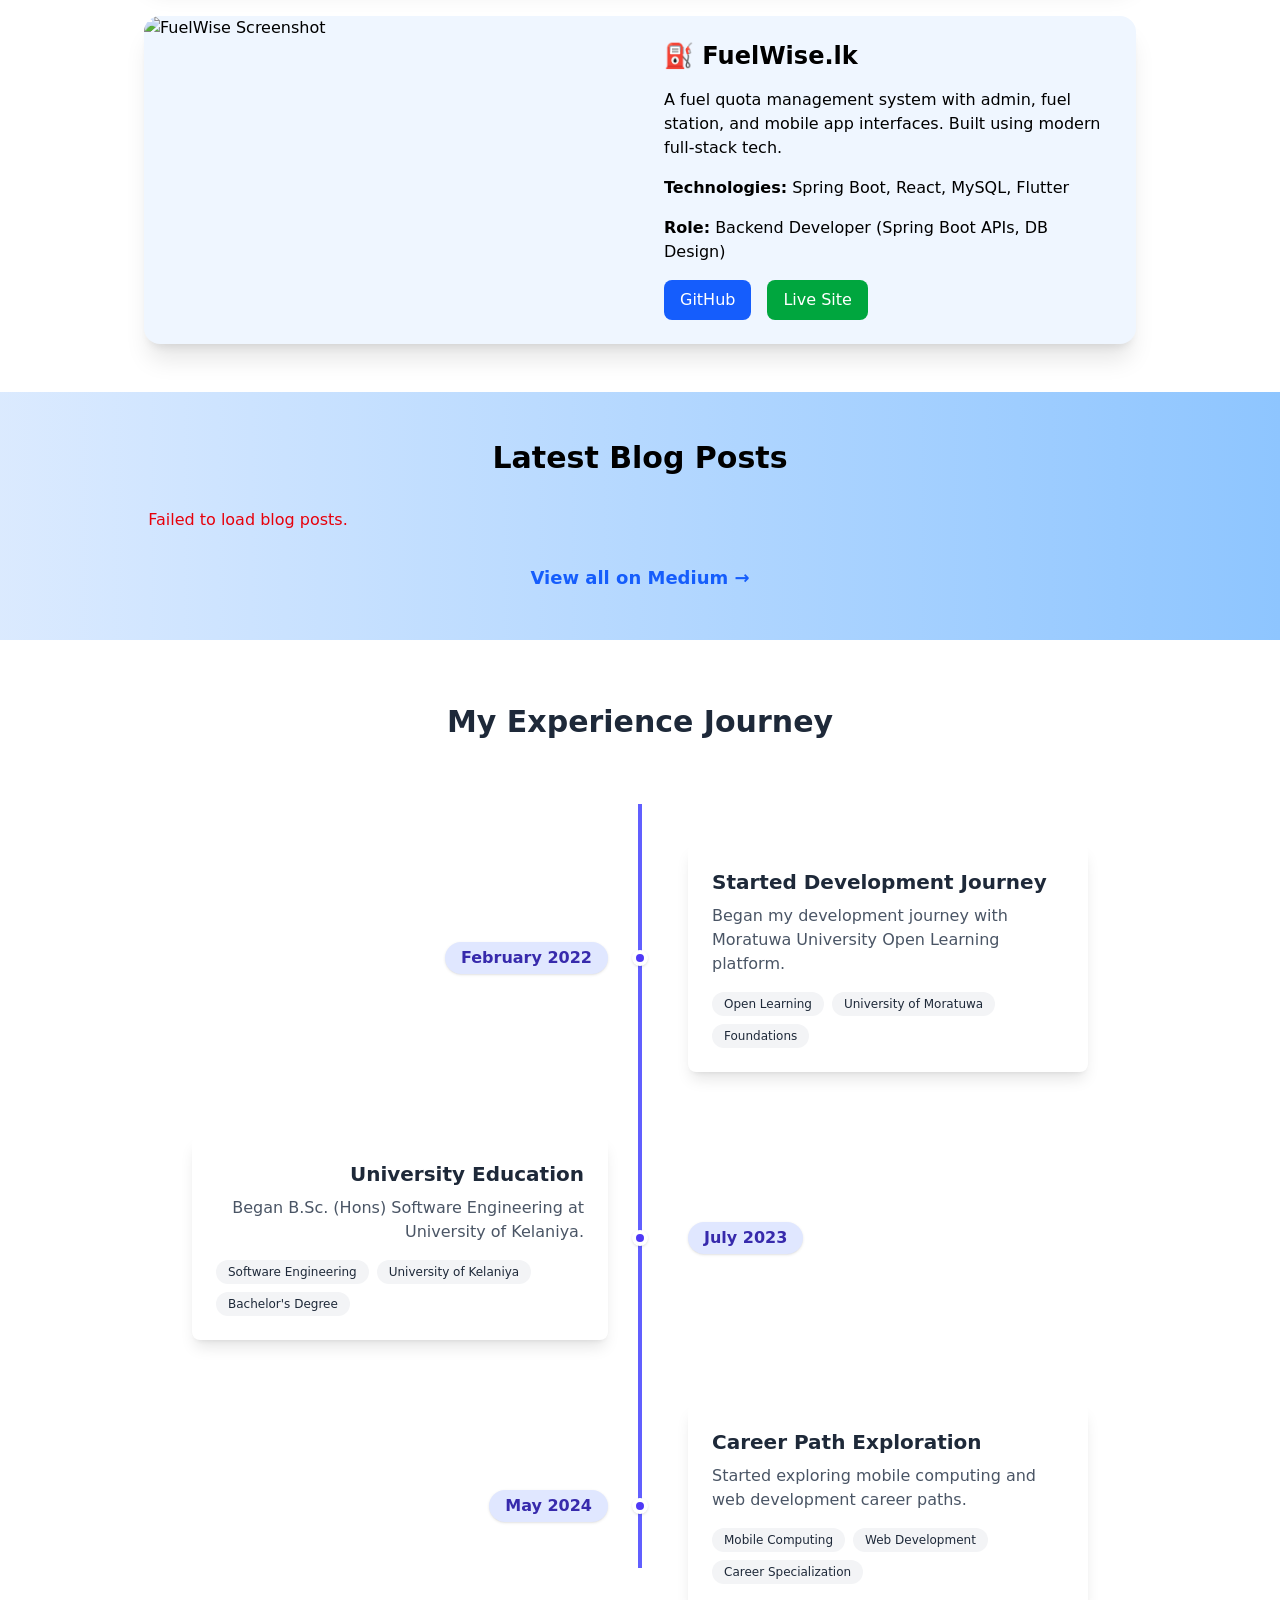
==== commit d68c4673: "Adding professional journey section" ====
--- a/index.html
+++ b/index.html
@@ -236,12 +236,14 @@
         <div class="grid grid-cols-2 sm:grid-cols-3 md:grid-cols-4 lg:grid-cols-6 gap-8 max-w-7xl px-10 mx-auto">
             <!-- HTML -->
             <div class="tech-item bg-blue-400 hover:bg-blue-600 p-6 rounded-xl transition">
-                <img src="https://www.w3.org/html/logo/downloads/HTML5_Logo_512.png" alt="HTML" class="mx-auto mb-4 h-16">
+                <img src="https://www.w3.org/html/logo/downloads/HTML5_Logo_512.png" alt="HTML"
+                     class="mx-auto mb-4 h-16">
                 <h3 class="text-xl font-semibold">HTML</h3>
             </div>
             <!-- CSS -->
             <div class="tech-item bg-blue-400 hover:bg-blue-600 p-6 rounded-xl transition">
-                <img src="https://upload.wikimedia.org/wikipedia/commons/6/62/CSS3_logo.svg" alt="CSS" class="mx-auto mb-4 h-16">
+                <img src="https://upload.wikimedia.org/wikipedia/commons/6/62/CSS3_logo.svg" alt="CSS"
+                     class="mx-auto mb-4 h-16">
                 <h3 class="text-xl font-semibold">CSS</h3>
             </div>
             <!-- JavaScript -->
@@ -256,7 +258,8 @@
             </div>
             <!-- TailwindCSS -->
             <div class="tech-item bg-blue-400 hover:bg-blue-600 p-6 rounded-xl transition">
-                <img src="https://upload.wikimedia.org/wikipedia/commons/thumb/d/d5/Tailwind_CSS_Logo.svg/1200px-Tailwind_CSS_Logo.svg.png" alt="TailwindCSS" class="mx-auto mb-4 h-16">
+                <img src="https://upload.wikimedia.org/wikipedia/commons/thumb/d/d5/Tailwind_CSS_Logo.svg/1200px-Tailwind_CSS_Logo.svg.png"
+                     alt="TailwindCSS" class="mx-auto mb-4 h-16">
                 <h3 class="text-xl font-semibold">TailwindCSS</h3>
             </div>
             <!-- Vite -->
@@ -266,37 +269,44 @@
             </div>
             <!-- React -->
             <div class="tech-item bg-blue-400 hover:bg-blue-600 p-6 rounded-xl transition">
-                <img src="https://upload.wikimedia.org/wikipedia/commons/a/a7/React-icon.svg" alt="React" class="mx-auto mb-4 h-16">
+                <img src="https://upload.wikimedia.org/wikipedia/commons/a/a7/React-icon.svg" alt="React"
+                     class="mx-auto mb-4 h-16">
                 <h3 class="text-xl font-semibold">React</h3>
             </div>
             <!-- Express -->
             <div class="tech-item bg-blue-400 hover:bg-blue-600 p-6 rounded-xl transition">
-                <img src="https://upload.wikimedia.org/wikipedia/commons/6/64/Expressjs.png" alt="Express" class="mx-auto mb-4 h-16">
+                <img src="https://upload.wikimedia.org/wikipedia/commons/6/64/Expressjs.png" alt="Express"
+                     class="mx-auto mb-4 h-16">
                 <h3 class="text-xl font-semibold">Express</h3>
             </div>
             <!-- Flutter -->
             <div class="tech-item bg-blue-400 hover:bg-blue-600 p-6 rounded-xl transition">
-                <img src="https://static-00.iconduck.com/assets.00/flutter-original-icon-414x512-j8mz4eu9.png" alt="Flutter" class="mx-auto mb-4 h-16">
+                <img src="https://static-00.iconduck.com/assets.00/flutter-original-icon-414x512-j8mz4eu9.png"
+                     alt="Flutter" class="mx-auto mb-4 h-16">
                 <h3 class="text-xl font-semibold">Flutter</h3>
             </div>
             <!-- Kotlin -->
             <div class="tech-item bg-blue-400 hover:bg-blue-600 p-6 rounded-xl transition">
-                <img src="https://upload.wikimedia.org/wikipedia/commons/7/74/Kotlin_Icon.png" alt="Kotlin" class="mx-auto mb-4 h-16">
+                <img src="https://upload.wikimedia.org/wikipedia/commons/7/74/Kotlin_Icon.png" alt="Kotlin"
+                     class="mx-auto mb-4 h-16">
                 <h3 class="text-xl font-semibold">Kotlin</h3>
             </div>
             <!-- Java -->
             <div class="tech-item bg-blue-400 hover:bg-blue-600 p-6 rounded-xl transition">
-                <img src="https://cdn4.iconfinder.com/data/icons/logos-and-brands/512/181_Java_logo_logos-512.png" alt="Java" class="mx-auto mb-4 h-16">
+                <img src="https://cdn4.iconfinder.com/data/icons/logos-and-brands/512/181_Java_logo_logos-512.png"
+                     alt="Java" class="mx-auto mb-4 h-16">
                 <h3 class="text-xl font-semibold">Java</h3>
             </div>
             <!-- Spring Boot -->
             <div class="tech-item bg-blue-400 hover:bg-blue-600 p-6 rounded-xl transition">
-                <img src="https://upload.wikimedia.org/wikipedia/commons/thumb/7/79/Spring_Boot.svg/1200px-Spring_Boot.svg.png" alt="Spring Boot" class="mx-auto mb-4 h-16">
+                <img src="https://upload.wikimedia.org/wikipedia/commons/thumb/7/79/Spring_Boot.svg/1200px-Spring_Boot.svg.png"
+                     alt="Spring Boot" class="mx-auto mb-4 h-16">
                 <h3 class="text-xl font-semibold">Spring Boot</h3>
             </div>
             <!-- SQL -->
             <div class="tech-item bg-blue-400 hover:bg-blue-600 p-6 rounded-xl transition">
-                <img src="https://img.icons8.com/?size=512&id=9nLaR5KFGjN0&format=png" alt="SQL" class="mx-auto mb-4 h-16">
+                <img src="https://img.icons8.com/?size=512&id=9nLaR5KFGjN0&format=png" alt="SQL"
+                     class="mx-auto mb-4 h-16">
                 <h3 class="text-xl font-semibold">SQL</h3>
             </div>
             <!-- MongoDB -->
@@ -306,12 +316,14 @@
             </div>
             <!-- Docker -->
             <div class="tech-item bg-blue-400 hover:bg-blue-600 p-6 rounded-xl transition">
-                <img src="https://cdn4.iconfinder.com/data/icons/logos-and-brands/512/97_Docker_logo_logos-512.png" alt="MongoDB" class="mx-auto mb-4 h-16">
+                <img src="https://cdn4.iconfinder.com/data/icons/logos-and-brands/512/97_Docker_logo_logos-512.png"
+                     alt="MongoDB" class="mx-auto mb-4 h-16">
                 <h3 class="text-xl font-semibold">Docker</h3>
             </div>
             <!-- NodeJs -->
             <div class="tech-item bg-blue-400 hover:bg-blue-600 p-6 rounded-xl transition">
-                <img src="https://cdn.freebiesupply.com/logos/large/2x/nodejs-1-logo-png-transparent.png" alt="MongoDB" class="mx-auto mb-4 h-16">
+                <img src="https://cdn.freebiesupply.com/logos/large/2x/nodejs-1-logo-png-transparent.png" alt="MongoDB"
+                     class="mx-auto mb-4 h-16">
                 <h3 class="text-xl font-semibold">NodeJs</h3>
             </div>
         </div>
@@ -340,10 +352,13 @@
             <!-- Project Card -->
             <div class="bg-blue-50 hover:bg-blue-100 shadow-xl rounded-2xl overflow-hidden transition-transform hover:scale-[1.01] duration-300">
                 <div class="md:flex">
-                    <img class="w-full md:w-1/2 object-cover h-64 md:h-auto p-5" src="./assets/Projects%20Screenshots/Dhanu's%20Cake%20Mart.png" alt="Dhanu's Cake Mart Screenshot">
+                    <img class="w-full md:w-1/2 object-cover h-64 md:h-auto p-5"
+                         src="./assets/Projects%20Screenshots/Dhanu's%20Cake%20Mart.png"
+                         alt="Dhanu's Cake Mart Screenshot">
                     <div class="p-6 flex flex-col gap-4 md:w-1/2">
                         <h3 class="text-2xl font-semibold">🎂 Dhanu's Cake Mart</h3>
-                        <p>A custom cake ordering system with beautiful UI for selecting, customizing, and placing cake orders online.</p>
+                        <p>A custom cake ordering system with beautiful UI for selecting, customizing, and placing cake
+                            orders online.</p>
                         <div>
                             <span class="font-semibold">Technologies:</span>
                             HTML, CSS, JavaScript, PHP, MySQL
@@ -353,8 +368,11 @@
                             Full-stack Developer (UI/UX, Backend, DB)
                         </div>
                         <div class="flex gap-4">
-                            <a href="#" target="_blank" class="bg-blue-600 hover:bg-blue-700 text-white px-4 py-2 rounded-lg transition">GitHub</a>
-                            <a href="#" target="_blank" class="bg-green-600 hover:bg-green-700 text-white px-4 py-2 rounded-lg transition">Live Site</a>
+                            <a href="#" target="_blank"
+                               class="bg-blue-600 hover:bg-blue-700 text-white px-4 py-2 rounded-lg transition">GitHub</a>
+                            <a href="#" target="_blank"
+                               class="bg-green-600 hover:bg-green-700 text-white px-4 py-2 rounded-lg transition">Live
+                                Site</a>
                         </div>
                     </div>
                 </div>
@@ -363,10 +381,12 @@
             <!-- FindYourMechanic -->
             <div class="bg-blue-50 hover:bg-blue-100 shadow-xl rounded-2xl overflow-hidden transition-transform hover:scale-[1.01] duration-300">
                 <div class="md:flex">
-                    <img class="w-full md:w-1/2 object-cover h-64 md:h-auto p-5" src="./assets/Projects%20Screenshots/FindYourMechanic.png" alt="FindYourMechanic Screenshot">
+                    <img class="w-full md:w-1/2 object-cover h-64 md:h-auto p-5"
+                         src="./assets/Projects%20Screenshots/FindYourMechanic.png" alt="FindYourMechanic Screenshot">
                     <div class="p-6 flex flex-col gap-4 md:w-1/2">
                         <h3 class="text-2xl font-semibold">🔧 FindYourMechanic.lk</h3>
-                        <p>A vehicle breakdown assistance platform to locate nearby mechanics. Includes customer, mechanic, and admin roles.</p>
+                        <p>A vehicle breakdown assistance platform to locate nearby mechanics. Includes customer,
+                            mechanic, and admin roles.</p>
                         <div>
                             <span class="font-semibold">Technologies:</span>
                             HTML, CSS, JavaScript, PHP, MySQL
@@ -376,8 +396,11 @@
                             Full-stack Developer (UI, Auth, Booking System)
                         </div>
                         <div class="flex gap-4">
-                            <a href="#" target="_blank" class="bg-blue-600 hover:bg-blue-700 text-white px-4 py-2 rounded-lg transition">GitHub</a>
-                            <a href="#" target="_blank" class="bg-green-600 hover:bg-green-700 text-white px-4 py-2 rounded-lg transition">Live Site</a>
+                            <a href="#" target="_blank"
+                               class="bg-blue-600 hover:bg-blue-700 text-white px-4 py-2 rounded-lg transition">GitHub</a>
+                            <a href="#" target="_blank"
+                               class="bg-green-600 hover:bg-green-700 text-white px-4 py-2 rounded-lg transition">Live
+                                Site</a>
                         </div>
                     </div>
                 </div>
@@ -386,10 +409,12 @@
             <!-- FuelWise.lk -->
             <div class="bg-blue-50 hover:bg-blue-100 shadow-xl rounded-2xl overflow-hidden transition-transform hover:scale-[1.01] duration-300">
                 <div class="md:flex">
-                    <img class="w-full md:w-1/2 object-cover h-64 md:h-auto" src="https://via.placeholder.com/600x400?text=FuelWise.lk" alt="FuelWise Screenshot">
+                    <img class="w-full md:w-1/2 object-cover h-64 md:h-auto"
+                         src="https://via.placeholder.com/600x400?text=FuelWise.lk" alt="FuelWise Screenshot">
                     <div class="p-6 flex flex-col gap-4 md:w-1/2">
                         <h3 class="text-2xl font-semibold">⛽ FuelWise.lk</h3>
-                        <p>A fuel quota management system with admin, fuel station, and mobile app interfaces. Built using modern full-stack tech.</p>
+                        <p>A fuel quota management system with admin, fuel station, and mobile app interfaces. Built
+                            using modern full-stack tech.</p>
                         <div>
                             <span class="font-semibold">Technologies:</span>
                             Spring Boot, React, MySQL, Flutter
@@ -399,8 +424,11 @@
                             Backend Developer (Spring Boot APIs, DB Design)
                         </div>
                         <div class="flex gap-4">
-                            <a href="#" target="_blank" class="bg-blue-600 hover:bg-blue-700 text-white px-4 py-2 rounded-lg transition">GitHub</a>
-                            <a href="#" target="_blank" class="bg-green-600 hover:bg-green-700 text-white px-4 py-2 rounded-lg transition">Live Site</a>
+                            <a href="#" target="_blank"
+                               class="bg-blue-600 hover:bg-blue-700 text-white px-4 py-2 rounded-lg transition">GitHub</a>
+                            <a href="#" target="_blank"
+                               class="bg-green-600 hover:bg-green-700 text-white px-4 py-2 rounded-lg transition">Live
+                                Site</a>
                         </div>
                     </div>
                 </div>
@@ -419,7 +447,8 @@
             <!-- Blog cards will be injected here -->
         </div>
         <div class="mt-8 text-center">
-            <a href="https://medium.com/@isharadh2002" target="_blank" class="text-blue-600 hover:underline text-lg font-semibold">
+            <a href="https://medium.com/@isharadh2002" target="_blank"
+               class="text-blue-600 hover:underline text-lg font-semibold">
                 View all on Medium →
             </a>
         </div>
@@ -465,6 +494,153 @@
         });
 </script>
 
+<section id="experience" class="py-16 px-4 md:px-8 lg:px-16">
+    <div class="max-w-4xl mx-auto">
+        <h2 class="text-3xl font-bold text-center mb-16 text-gray-800">My Experience Journey</h2>
+
+        <div class="relative">
+            <!-- Vertical Timeline Line -->
+            <div class="absolute left-8 md:left-1/2 h-full w-1 bg-indigo-500 transform -translate-x-1/2"></div>
+
+            <!-- Experience Items -->
+            <div class="timeline-items">
+                <!-- Item 1 -->
+                <div class="relative flex flex-col md:flex-row items-center mb-16">
+                    <!-- Timeline Dot -->
+                    <div class="absolute left-8 md:left-1/2 w-4 h-4 rounded-full bg-indigo-600 border-4 border-white shadow transform -translate-x-1/2 z-10"></div>
+
+                    <!-- Date -->
+                    <div class="w-full md:w-1/2 pr-8 md:text-right mb-4 md:mb-0 pl-12 md:pl-0">
+                        <div class="bg-indigo-100 inline-block py-1 px-4 rounded-full text-indigo-800 font-bold shadow">
+                            February 2022
+                        </div>
+                    </div>
+
+                    <!-- Content -->
+                    <div class="w-full md:w-1/2 md:pl-12 pl-12">
+                        <div class="bg-white hover:bg-blue-100 p-6 rounded-lg shadow-lg hover:shadow-xl transition-all duration-500 transform hover:-translate-y-1">
+                            <h3 class="text-xl font-bold text-gray-800 mb-2">Started Development Journey</h3>
+                            <p class="text-gray-600">Began my development journey with Moratuwa University Open Learning
+                                platform.</p>
+                            <div class="mt-4 flex flex-wrap gap-2">
+                                <span class="bg-gray-100 text-gray-800 text-xs px-3 py-1 rounded-full">Open Learning</span>
+                                <span class="bg-gray-100 text-gray-800 text-xs px-3 py-1 rounded-full">University of Moratuwa</span>
+                                <span class="bg-gray-100 text-gray-800 text-xs px-3 py-1 rounded-full">Foundations</span>
+                            </div>
+                        </div>
+                    </div>
+                </div>
+
+                <!-- Item 2 -->
+                <div class="relative flex flex-col md:flex-row items-center mb-16">
+                    <!-- Timeline Dot -->
+                    <div class="absolute left-8 md:left-1/2 w-4 h-4 rounded-full bg-indigo-600 border-4 border-white shadow transform -translate-x-1/2 z-10"></div>
+
+                    <!-- Content (for even items, swap the order) -->
+                    <div class="w-full md:w-1/2 pr-8 md:text-right mb-4 md:mb-0 pl-12 md:pl-0">
+                        <div class="bg-white hover:bg-blue-100 p-6 rounded-lg shadow-lg hover:shadow-xl transition-all duration-500 transform hover:-translate-y-1">
+                            <h3 class="text-xl font-bold text-gray-800 mb-2">University Education</h3>
+                            <p class="text-gray-600">Began B.Sc. (Hons) Software Engineering at University of
+                                Kelaniya.</p>
+                            <div class="mt-4 flex flex-wrap gap-2">
+                                <span class="bg-gray-100 text-gray-800 text-xs px-3 py-1 rounded-full">Software Engineering</span>
+                                <span class="bg-gray-100 text-gray-800 text-xs px-3 py-1 rounded-full">University of Kelaniya</span>
+                                <span class="bg-gray-100 text-gray-800 text-xs px-3 py-1 rounded-full">Bachelor's Degree</span>
+                            </div>
+                        </div>
+                    </div>
+
+                    <!-- Date -->
+                    <div class="w-full md:w-1/2 md:pl-12 pl-12 md:text-left">
+                        <div class="bg-indigo-100 inline-block py-1 px-4 rounded-full text-indigo-800 font-bold shadow">
+                            July 2023
+                        </div>
+                    </div>
+                </div>
+
+                <!-- Item 3 -->
+                <div class="relative flex flex-col md:flex-row items-center">
+                    <!-- Timeline Dot -->
+                    <div class="absolute left-8 md:left-1/2 w-4 h-4 rounded-full bg-indigo-600 border-4 border-white shadow transform -translate-x-1/2 z-10"></div>
+
+                    <!-- Date -->
+                    <div class="w-full md:w-1/2 pr-8 md:text-right mb-4 md:mb-0 pl-12 md:pl-0">
+                        <div class="bg-indigo-100 inline-block py-1 px-4 rounded-full text-indigo-800 font-bold shadow">
+                            May 2024
+                        </div>
+                    </div>
+
+                    <!-- Content -->
+                    <div class="w-full md:w-1/2 md:pl-12 pl-12">
+                        <div class="bg-white hover:bg-blue-100 p-6 rounded-lg shadow-lg hover:shadow-xl transition-all duration-500 transform hover:-translate-y-1">
+                            <h3 class="text-xl font-bold text-gray-800 mb-2">Career Path Exploration</h3>
+                            <p class="text-gray-600">Started exploring mobile computing and web development career
+                                paths.</p>
+                            <div class="mt-4 flex flex-wrap gap-2">
+                                <span class="bg-gray-100 text-gray-800 text-xs px-3 py-1 rounded-full">Mobile Computing</span>
+                                <span class="bg-gray-100 text-gray-800 text-xs px-3 py-1 rounded-full">Web Development</span>
+                                <span class="bg-gray-100 text-gray-800 text-xs px-3 py-1 rounded-full">Career Specialization</span>
+                            </div>
+                        </div>
+                    </div>
+                </div>
+
+            </div>
+        </div>
+    </div>
+</section>
+
+<script>
+    document.addEventListener('DOMContentLoaded', function () {
+        // Experience data
+        const experiences = [
+            {
+                date: "February 2022",
+                title: "Started Development Journey",
+                description: "Began my development journey with Moratuwa University Open Learning platform.",
+                tags: ["Open Learning", "University of Moratuwa", "Foundations"]
+            },
+            {
+                date: "July 2023",
+                title: "University Education",
+                description: "Began B.Sc. (Hons) Software Engineering at University of Kelaniya.",
+                tags: ["Software Engineering", "University of Kelaniya", "Bachelor's Degree"]
+            },
+            {
+                date: "May 2024",
+                title: "Career Path Exploration",
+                description: "Started exploring mobile computing and web development career paths.",
+                tags: ["Mobile Computing", "Web Development", "Career Specialization"]
+            }
+        ];
+
+        // Add Experience Button Functionality (Optional)
+        const addExperienceBtn = document.getElementById('add-experience-btn');
+        if (addExperienceBtn) {
+            addExperienceBtn.addEventListener('click', function () {
+                // This could open a modal or form in a real implementation
+                alert('This button would open a form to add new experiences in a real implementation.');
+            });
+        }
+
+        // Optional: Add animation when scrolling into view
+        const timelineItems = document.querySelectorAll('.timeline-items > div');
+
+        const observer = new IntersectionObserver((entries) => {
+            entries.forEach(entry => {
+                if (entry.isIntersecting) {
+                    entry.target.classList.add('opacity-100', 'translate-y-0');
+                    observer.unobserve(entry.target);
+                }
+            });
+        }, {threshold: 0.1});
+
+        timelineItems.forEach(item => {
+            item.classList.add('opacity-0', 'translate-y-10', 'transition-all', 'duration-700');
+            observer.observe(item);
+        });
+    });
+</script>
 
 </body>
 </html>
--- a/css/output.css
+++ b/css/output.css
@@ -7,30 +7,9 @@
       "Segoe UI Emoji", "Segoe UI Symbol", "Noto Color Emoji";
     --font-mono: ui-monospace, SFMono-Regular, Menlo, Monaco, Consolas, "Liberation Mono",
       "Courier New", monospace;
-    --color-red-300: oklch(80.8% 0.114 19.571);
-    --color-red-400: oklch(70.4% 0.191 22.216);
-    --color-red-500: oklch(63.7% 0.237 25.331);
     --color-red-600: oklch(57.7% 0.245 27.325);
-    --color-red-900: oklch(39.6% 0.141 25.723);
-    --color-orange-300: oklch(83.7% 0.128 66.29);
-    --color-orange-400: oklch(75% 0.183 55.934);
-    --color-orange-500: oklch(70.5% 0.213 47.604);
-    --color-orange-900: oklch(40.8% 0.123 38.172);
-    --color-yellow-300: oklch(90.5% 0.182 98.111);
-    --color-yellow-400: oklch(85.2% 0.199 91.936);
-    --color-yellow-500: oklch(79.5% 0.184 86.047);
-    --color-yellow-900: oklch(42.1% 0.095 57.708);
-    --color-green-200: oklch(92.5% 0.084 155.995);
-    --color-green-300: oklch(87.1% 0.15 154.449);
-    --color-green-400: oklch(79.2% 0.209 151.711);
-    --color-green-500: oklch(72.3% 0.219 149.579);
     --color-green-600: oklch(62.7% 0.194 149.214);
     --color-green-700: oklch(52.7% 0.154 150.069);
-    --color-green-900: oklch(39.3% 0.095 152.535);
-    --color-teal-300: oklch(85.5% 0.138 181.071);
-    --color-teal-400: oklch(77.7% 0.152 181.912);
-    --color-teal-500: oklch(70.4% 0.14 182.503);
-    --color-teal-900: oklch(38.6% 0.063 188.416);
     --color-blue-50: oklch(97% 0.014 254.604);
     --color-blue-100: oklch(93.2% 0.032 255.585);
     --color-blue-200: oklch(88.2% 0.059 254.128);
@@ -40,26 +19,11 @@
     --color-blue-600: oklch(54.6% 0.245 262.881);
     --color-blue-700: oklch(48.8% 0.243 264.376);
     --color-blue-800: oklch(42.4% 0.199 265.638);
-    --color-blue-900: oklch(37.9% 0.146 265.522);
-    --color-indigo-300: oklch(78.5% 0.115 274.713);
-    --color-indigo-400: oklch(67.3% 0.182 276.935);
+    --color-indigo-100: oklch(93% 0.034 272.788);
     --color-indigo-500: oklch(58.5% 0.233 277.117);
-    --color-indigo-900: oklch(35.9% 0.144 278.697);
-    --color-purple-200: oklch(90.2% 0.063 306.703);
-    --color-purple-300: oklch(82.7% 0.119 306.383);
-    --color-purple-400: oklch(71.4% 0.203 305.504);
-    --color-purple-500: oklch(62.7% 0.265 303.9);
-    --color-purple-600: oklch(55.8% 0.288 302.321);
-    --color-purple-700: oklch(49.6% 0.265 301.924);
-    --color-purple-800: oklch(43.8% 0.218 303.724);
-    --color-purple-900: oklch(38.1% 0.176 304.987);
-    --color-pink-200: oklch(89.9% 0.061 343.231);
-    --color-pink-300: oklch(82.3% 0.12 346.018);
-    --color-pink-400: oklch(71.8% 0.202 349.761);
-    --color-pink-500: oklch(65.6% 0.241 354.308);
-    --color-pink-600: oklch(59.2% 0.249 0.584);
-    --color-pink-700: oklch(52.5% 0.223 3.958);
-    --color-pink-900: oklch(40.8% 0.153 2.432);
+    --color-indigo-600: oklch(51.1% 0.262 276.966);
+    --color-indigo-700: oklch(45.7% 0.24 277.023);
+    --color-indigo-800: oklch(39.8% 0.195 277.366);
     --color-gray-50: oklch(98.5% 0.002 247.839);
     --color-gray-100: oklch(96.7% 0.003 264.542);
     --color-gray-300: oklch(87.2% 0.01 258.338);
@@ -73,6 +37,7 @@
     --color-white: #fff;
     --spacing: 0.25rem;
     --container-md: 28rem;
+    --container-4xl: 56rem;
     --container-5xl: 64rem;
     --container-6xl: 72rem;
     --container-7xl: 80rem;
@@ -92,24 +57,15 @@
     --text-4xl--line-height: calc(2.5 / 2.25);
     --text-5xl: 3rem;
     --text-5xl--line-height: 1;
-    --text-6xl: 3.75rem;
-    --text-6xl--line-height: 1;
-    --text-7xl: 4.5rem;
-    --text-7xl--line-height: 1;
-    --font-weight-light: 300;
     --font-weight-medium: 500;
     --font-weight-semibold: 600;
     --font-weight-bold: 700;
     --font-weight-extrabold: 800;
-    --tracking-tight: -0.025em;
-    --tracking-wide: 0.025em;
     --leading-relaxed: 1.625;
-    --radius-md: 0.375rem;
     --radius-lg: 0.5rem;
     --radius-xl: 0.75rem;
     --radius-2xl: 1rem;
     --radius-3xl: 1.5rem;
-    --blur-sm: 8px;
     --default-transition-duration: 150ms;
     --default-transition-timing-function: cubic-bezier(0.4, 0, 0.2, 1);
     --default-font-family: var(--font-sans);
@@ -268,9 +224,6 @@
   .absolute {
     position: absolute;
   }
-  .fixed {
-    position: fixed;
-  }
   .relative {
     position: relative;
   }
@@ -283,35 +236,20 @@
   .top-0 {
     top: calc(var(--spacing) * 0);
   }
-  .top-6 {
-    top: calc(var(--spacing) * 6);
-  }
   .top-full {
     top: 100%;
   }
-  .right-0 {
-    right: calc(var(--spacing) * 0);
-  }
-  .right-6 {
-    right: calc(var(--spacing) * 6);
-  }
-  .-bottom-4 {
-    bottom: calc(var(--spacing) * -4);
-  }
   .left-0 {
     left: calc(var(--spacing) * 0);
   }
+  .left-8 {
+    left: calc(var(--spacing) * 8);
+  }
   .z-0 {
     z-index: 0;
   }
   .z-10 {
     z-index: 10;
-  }
-  .z-20 {
-    z-index: 20;
-  }
-  .z-30 {
-    z-index: 30;
   }
   .z-50 {
     z-index: 50;
@@ -337,14 +275,11 @@
   .mx-auto {
     margin-inline: auto;
   }
-  .-mt-4 {
-    margin-top: calc(var(--spacing) * -4);
-  }
   .mt-2 {
     margin-top: calc(var(--spacing) * 2);
   }
-  .mt-6 {
-    margin-top: calc(var(--spacing) * 6);
+  .mt-4 {
+    margin-top: calc(var(--spacing) * 4);
   }
   .mt-8 {
     margin-top: calc(var(--spacing) * 8);
@@ -355,9 +290,6 @@
   .mt-auto {
     margin-top: auto;
   }
-  .-mr-4 {
-    margin-right: calc(var(--spacing) * -4);
-  }
   .mr-2 {
     margin-right: calc(var(--spacing) * 2);
   }
@@ -370,9 +302,6 @@
   .mb-4 {
     margin-bottom: calc(var(--spacing) * 4);
   }
-  .mb-6 {
-    margin-bottom: calc(var(--spacing) * 6);
-  }
   .mb-8 {
     margin-bottom: calc(var(--spacing) * 8);
   }
@@ -388,9 +317,6 @@
   .ml-2 {
     margin-left: calc(var(--spacing) * 2);
   }
-  .ml-4 {
-    margin-left: calc(var(--spacing) * 4);
-  }
   .flex {
     display: flex;
   }
@@ -403,17 +329,8 @@
   .inline-block {
     display: inline-block;
   }
-  .inline-flex {
-    display: inline-flex;
-  }
-  .h-1 {
-    height: calc(var(--spacing) * 1);
-  }
-  .h-1\.5 {
-    height: calc(var(--spacing) * 1.5);
-  }
-  .h-3 {
-    height: calc(var(--spacing) * 3);
+  .h-4 {
+    height: calc(var(--spacing) * 4);
   }
   .h-5 {
     height: calc(var(--spacing) * 5);
@@ -421,12 +338,6 @@
   .h-6 {
     height: calc(var(--spacing) * 6);
   }
-  .h-8 {
-    height: calc(var(--spacing) * 8);
-  }
-  .h-10 {
-    height: calc(var(--spacing) * 10);
-  }
   .h-16 {
     height: calc(var(--spacing) * 16);
   }
@@ -442,11 +353,11 @@
   .h-full {
     height: 100%;
   }
-  .h-screen {
-    height: 100vh;
-  }
-  .w-3 {
-    width: calc(var(--spacing) * 3);
+  .w-1 {
+    width: calc(var(--spacing) * 1);
+  }
+  .w-4 {
+    width: calc(var(--spacing) * 4);
   }
   .w-5 {
     width: calc(var(--spacing) * 5);
@@ -454,21 +365,15 @@
   .w-6 {
     width: calc(var(--spacing) * 6);
   }
-  .w-8 {
-    width: calc(var(--spacing) * 8);
-  }
-  .w-10 {
-    width: calc(var(--spacing) * 10);
-  }
-  .w-24 {
-    width: calc(var(--spacing) * 24);
-  }
   .w-96 {
     width: calc(var(--spacing) * 96);
   }
   .w-full {
     width: 100%;
   }
+  .max-w-4xl {
+    max-width: var(--container-4xl);
+  }
   .max-w-5xl {
     max-width: var(--container-5xl);
   }
@@ -483,6 +388,10 @@
   }
   .flex-grow {
     flex-grow: 1;
+  }
+  .-translate-x-1\/2 {
+    --tw-translate-x: calc(calc(1/2 * 100%) * -1);
+    translate: var(--tw-translate-x) var(--tw-translate-y);
   }
   .-translate-y-4 {
     --tw-translate-y: calc(var(--spacing) * -4);
@@ -490,6 +399,10 @@
   }
   .translate-y-0 {
     --tw-translate-y: calc(var(--spacing) * 0);
+    translate: var(--tw-translate-x) var(--tw-translate-y);
+  }
+  .translate-y-10 {
+    --tw-translate-y: calc(var(--spacing) * 10);
     translate: var(--tw-translate-x) var(--tw-translate-y);
   }
   .scale-110 {
@@ -507,17 +420,14 @@
   .transform {
     transform: var(--tw-rotate-x) var(--tw-rotate-y) var(--tw-rotate-z) var(--tw-skew-x) var(--tw-skew-y);
   }
-  .resize {
-    resize: both;
+  .list-disc {
+    list-style-type: disc;
   }
   .grid-cols-1 {
     grid-template-columns: repeat(1, minmax(0, 1fr));
   }
   .grid-cols-2 {
     grid-template-columns: repeat(2, minmax(0, 1fr));
-  }
-  .grid-cols-3 {
-    grid-template-columns: repeat(3, minmax(0, 1fr));
   }
   .flex-col {
     flex-direction: column;
@@ -569,20 +479,6 @@
       margin-block-end: calc(calc(var(--spacing) * 6) * calc(1 - var(--tw-space-y-reverse)));
     }
   }
-  .space-y-8 {
-    :where(& > :not(:last-child)) {
-      --tw-space-y-reverse: 0;
-      margin-block-start: calc(calc(var(--spacing) * 8) * var(--tw-space-y-reverse));
-      margin-block-end: calc(calc(var(--spacing) * 8) * calc(1 - var(--tw-space-y-reverse)));
-    }
-  }
-  .space-x-4 {
-    :where(& > :not(:last-child)) {
-      --tw-space-x-reverse: 0;
-      margin-inline-start: calc(calc(var(--spacing) * 4) * var(--tw-space-x-reverse));
-      margin-inline-end: calc(calc(var(--spacing) * 4) * calc(1 - var(--tw-space-x-reverse)));
-    }
-  }
   .space-x-8 {
     :where(& > :not(:last-child)) {
       --tw-space-x-reverse: 0;
@@ -605,23 +501,8 @@
   .rounded-lg {
     border-radius: var(--radius-lg);
   }
-  .rounded-md {
-    border-radius: var(--radius-md);
-  }
   .rounded-xl {
     border-radius: var(--radius-xl);
-  }
-  .rounded-l-lg {
-    border-top-left-radius: var(--radius-lg);
-    border-bottom-left-radius: var(--radius-lg);
-  }
-  .rounded-r-lg {
-    border-top-right-radius: var(--radius-lg);
-    border-bottom-right-radius: var(--radius-lg);
-  }
-  .border {
-    border-style: var(--tw-border-style);
-    border-width: 1px;
   }
   .border-4 {
     border-style: var(--tw-border-style);
@@ -630,20 +511,8 @@
   .border-blue-400 {
     border-color: var(--color-blue-400);
   }
-  .border-gray-700 {
-    border-color: var(--color-gray-700);
-  }
-  .border-gray-800 {
-    border-color: var(--color-gray-800);
-  }
-  .border-pink-700 {
-    border-color: var(--color-pink-700);
-  }
-  .border-purple-700 {
-    border-color: var(--color-purple-700);
-  }
-  .bg-black {
-    background-color: var(--color-black);
+  .border-white {
+    border-color: var(--color-white);
   }
   .bg-blue-50 {
     background-color: var(--color-blue-50);
@@ -651,77 +520,31 @@
   .bg-blue-400 {
     background-color: var(--color-blue-400);
   }
-  .bg-blue-500 {
-    background-color: var(--color-blue-500);
-  }
   .bg-blue-600 {
     background-color: var(--color-blue-600);
   }
-  .bg-gray-700 {
-    background-color: var(--color-gray-700);
-  }
-  .bg-gray-800 {
-    background-color: var(--color-gray-800);
-  }
-  .bg-gray-900 {
-    background-color: var(--color-gray-900);
-  }
-  .bg-green-400 {
-    background-color: var(--color-green-400);
-  }
-  .bg-green-500 {
-    background-color: var(--color-green-500);
+  .bg-gray-100 {
+    background-color: var(--color-gray-100);
   }
   .bg-green-600 {
     background-color: var(--color-green-600);
   }
+  .bg-indigo-100 {
+    background-color: var(--color-indigo-100);
+  }
   .bg-indigo-500 {
     background-color: var(--color-indigo-500);
   }
-  .bg-orange-500 {
-    background-color: var(--color-orange-500);
-  }
-  .bg-pink-500 {
-    background-color: var(--color-pink-500);
-  }
-  .bg-purple-400 {
-    background-color: var(--color-purple-400);
-  }
-  .bg-purple-500 {
-    background-color: var(--color-purple-500);
-  }
-  .bg-purple-800 {
-    background-color: var(--color-purple-800);
-  }
-  .bg-red-400 {
-    background-color: var(--color-red-400);
-  }
-  .bg-red-500 {
-    background-color: var(--color-red-500);
-  }
-  .bg-teal-500 {
-    background-color: var(--color-teal-500);
-  }
-  .bg-transparent {
-    background-color: transparent;
+  .bg-indigo-600 {
+    background-color: var(--color-indigo-600);
   }
   .bg-white {
     background-color: var(--color-white);
-  }
-  .bg-yellow-400 {
-    background-color: var(--color-yellow-400);
-  }
-  .bg-yellow-500 {
-    background-color: var(--color-yellow-500);
   }
   .bg-gradient-to-b {
     --tw-gradient-position: to bottom in oklab;
     background-image: linear-gradient(var(--tw-gradient-stops));
   }
-  .bg-gradient-to-br {
-    --tw-gradient-position: to bottom right in oklab;
-    background-image: linear-gradient(var(--tw-gradient-stops));
-  }
   .bg-gradient-to-r {
     --tw-gradient-position: to right in oklab;
     background-image: linear-gradient(var(--tw-gradient-stops));
@@ -746,31 +569,6 @@
     --tw-gradient-from: var(--color-gray-50);
     --tw-gradient-stops: var(--tw-gradient-via-stops, var(--tw-gradient-position), var(--tw-gradient-from) var(--tw-gradient-from-position), var(--tw-gradient-to) var(--tw-gradient-to-position));
   }
-  .from-gray-900 {
-    --tw-gradient-from: var(--color-gray-900);
-    --tw-gradient-stops: var(--tw-gradient-via-stops, var(--tw-gradient-position), var(--tw-gradient-from) var(--tw-gradient-from-position), var(--tw-gradient-to) var(--tw-gradient-to-position));
-  }
-  .from-pink-900 {
-    --tw-gradient-from: var(--color-pink-900);
-    --tw-gradient-stops: var(--tw-gradient-via-stops, var(--tw-gradient-position), var(--tw-gradient-from) var(--tw-gradient-from-position), var(--tw-gradient-to) var(--tw-gradient-to-position));
-  }
-  .from-purple-400 {
-    --tw-gradient-from: var(--color-purple-400);
-    --tw-gradient-stops: var(--tw-gradient-via-stops, var(--tw-gradient-position), var(--tw-gradient-from) var(--tw-gradient-from-position), var(--tw-gradient-to) var(--tw-gradient-to-position));
-  }
-  .from-purple-500 {
-    --tw-gradient-from: var(--color-purple-500);
-    --tw-gradient-stops: var(--tw-gradient-via-stops, var(--tw-gradient-position), var(--tw-gradient-from) var(--tw-gradient-from-position), var(--tw-gradient-to) var(--tw-gradient-to-position));
-  }
-  .from-purple-900 {
-    --tw-gradient-from: var(--color-purple-900);
-    --tw-gradient-stops: var(--tw-gradient-via-stops, var(--tw-gradient-position), var(--tw-gradient-from) var(--tw-gradient-from-position), var(--tw-gradient-to) var(--tw-gradient-to-position));
-  }
-  .via-pink-500 {
-    --tw-gradient-via: var(--color-pink-500);
-    --tw-gradient-via-stops: var(--tw-gradient-position), var(--tw-gradient-from) var(--tw-gradient-from-position), var(--tw-gradient-via) var(--tw-gradient-via-position), var(--tw-gradient-to) var(--tw-gradient-to-position);
-    --tw-gradient-stops: var(--tw-gradient-via-stops);
-  }
   .to-blue-100 {
     --tw-gradient-to: var(--color-blue-100);
     --tw-gradient-stops: var(--tw-gradient-via-stops, var(--tw-gradient-position), var(--tw-gradient-from) var(--tw-gradient-from-position), var(--tw-gradient-to) var(--tw-gradient-to-position));
@@ -783,45 +581,16 @@
     --tw-gradient-to: var(--color-blue-500);
     --tw-gradient-stops: var(--tw-gradient-via-stops, var(--tw-gradient-position), var(--tw-gradient-from) var(--tw-gradient-from-position), var(--tw-gradient-to) var(--tw-gradient-to-position));
   }
-  .to-gray-800 {
-    --tw-gradient-to: var(--color-gray-800);
-    --tw-gradient-stops: var(--tw-gradient-via-stops, var(--tw-gradient-position), var(--tw-gradient-from) var(--tw-gradient-from-position), var(--tw-gradient-to) var(--tw-gradient-to-position));
-  }
-  .to-indigo-900 {
-    --tw-gradient-to: var(--color-indigo-900);
-    --tw-gradient-stops: var(--tw-gradient-via-stops, var(--tw-gradient-position), var(--tw-gradient-from) var(--tw-gradient-from-position), var(--tw-gradient-to) var(--tw-gradient-to-position));
-  }
-  .to-pink-500 {
-    --tw-gradient-to: var(--color-pink-500);
-    --tw-gradient-stops: var(--tw-gradient-via-stops, var(--tw-gradient-position), var(--tw-gradient-from) var(--tw-gradient-from-position), var(--tw-gradient-to) var(--tw-gradient-to-position));
-  }
-  .to-red-500 {
-    --tw-gradient-to: var(--color-red-500);
-    --tw-gradient-stops: var(--tw-gradient-via-stops, var(--tw-gradient-position), var(--tw-gradient-from) var(--tw-gradient-from-position), var(--tw-gradient-to) var(--tw-gradient-to-position));
-  }
-  .to-red-900 {
-    --tw-gradient-to: var(--color-red-900);
-    --tw-gradient-stops: var(--tw-gradient-via-stops, var(--tw-gradient-position), var(--tw-gradient-from) var(--tw-gradient-from-position), var(--tw-gradient-to) var(--tw-gradient-to-position));
-  }
   .to-white {
     --tw-gradient-to: var(--color-white);
     --tw-gradient-stops: var(--tw-gradient-via-stops, var(--tw-gradient-position), var(--tw-gradient-from) var(--tw-gradient-from-position), var(--tw-gradient-to) var(--tw-gradient-to-position));
   }
-  .bg-clip-text {
-    background-clip: text;
-  }
   .object-cover {
     object-fit: cover;
   }
   .object-center {
     object-position: center;
   }
-  .p-2 {
-    padding: calc(var(--spacing) * 2);
-  }
-  .p-3 {
-    padding: calc(var(--spacing) * 3);
-  }
   .p-4 {
     padding: calc(var(--spacing) * 4);
   }
@@ -840,15 +609,9 @@
   .px-4 {
     padding-inline: calc(var(--spacing) * 4);
   }
-  .px-5 {
-    padding-inline: calc(var(--spacing) * 5);
-  }
   .px-6 {
     padding-inline: calc(var(--spacing) * 6);
   }
-  .px-8 {
-    padding-inline: calc(var(--spacing) * 8);
-  }
   .px-10 {
     padding-inline: calc(var(--spacing) * 10);
   }
@@ -858,15 +621,9 @@
   .py-2 {
     padding-block: calc(var(--spacing) * 2);
   }
-  .py-2\.5 {
-    padding-block: calc(var(--spacing) * 2.5);
-  }
   .py-3 {
     padding-block: calc(var(--spacing) * 3);
   }
-  .py-4 {
-    padding-block: calc(var(--spacing) * 4);
-  }
   .py-6 {
     padding-block: calc(var(--spacing) * 6);
   }
@@ -876,8 +633,14 @@
   .py-16 {
     padding-block: calc(var(--spacing) * 16);
   }
-  .py-20 {
-    padding-block: calc(var(--spacing) * 20);
+  .pr-8 {
+    padding-right: calc(var(--spacing) * 8);
+  }
+  .pl-5 {
+    padding-left: calc(var(--spacing) * 5);
+  }
+  .pl-12 {
+    padding-left: calc(var(--spacing) * 12);
   }
   .text-center {
     text-align: center;
@@ -894,14 +657,6 @@
     font-size: var(--text-4xl);
     line-height: var(--tw-leading, var(--text-4xl--line-height));
   }
-  .text-5xl {
-    font-size: var(--text-5xl);
-    line-height: var(--tw-leading, var(--text-5xl--line-height));
-  }
-  .text-6xl {
-    font-size: var(--text-6xl);
-    line-height: var(--tw-leading, var(--text-6xl--line-height));
-  }
   .text-lg {
     font-size: var(--text-lg);
     line-height: var(--tw-leading, var(--text-lg--line-height));
@@ -930,10 +685,6 @@
     --tw-font-weight: var(--font-weight-extrabold);
     font-weight: var(--font-weight-extrabold);
   }
-  .font-light {
-    --tw-font-weight: var(--font-weight-light);
-    font-weight: var(--font-weight-light);
-  }
   .font-medium {
     --tw-font-weight: var(--font-weight-medium);
     font-weight: var(--font-weight-medium);
@@ -942,32 +693,12 @@
     --tw-font-weight: var(--font-weight-semibold);
     font-weight: var(--font-weight-semibold);
   }
-  .tracking-tight {
-    --tw-tracking: var(--tracking-tight);
-    letter-spacing: var(--tracking-tight);
-  }
-  .tracking-wide {
-    --tw-tracking: var(--tracking-wide);
-    letter-spacing: var(--tracking-wide);
-  }
   .text-black {
     color: var(--color-black);
   }
-  .text-blue-300 {
-    color: var(--color-blue-300);
-  }
-  .text-blue-400 {
-    color: var(--color-blue-400);
-  }
   .text-blue-600 {
     color: var(--color-blue-600);
   }
-  .text-gray-300 {
-    color: var(--color-gray-300);
-  }
-  .text-gray-400 {
-    color: var(--color-gray-400);
-  }
   .text-gray-500 {
     color: var(--color-gray-500);
   }
@@ -980,48 +711,18 @@
   .text-gray-800 {
     color: var(--color-gray-800);
   }
-  .text-green-400 {
-    color: var(--color-green-400);
-  }
-  .text-indigo-400 {
-    color: var(--color-indigo-400);
-  }
   .text-indigo-500 {
     color: var(--color-indigo-500);
   }
-  .text-orange-400 {
-    color: var(--color-orange-400);
-  }
-  .text-pink-200 {
-    color: var(--color-pink-200);
-  }
-  .text-pink-400 {
-    color: var(--color-pink-400);
-  }
-  .text-purple-200 {
-    color: var(--color-purple-200);
-  }
-  .text-purple-400 {
-    color: var(--color-purple-400);
-  }
-  .text-red-400 {
-    color: var(--color-red-400);
+  .text-indigo-800 {
+    color: var(--color-indigo-800);
   }
   .text-red-600 {
     color: var(--color-red-600);
   }
-  .text-teal-400 {
-    color: var(--color-teal-400);
-  }
-  .text-transparent {
-    color: transparent;
-  }
   .text-white {
     color: var(--color-white);
   }
-  .text-yellow-400 {
-    color: var(--color-yellow-400);
-  }
   .opacity-0 {
     opacity: 0%;
   }
@@ -1030,6 +731,10 @@
   }
   .opacity-100 {
     opacity: 100%;
+  }
+  .shadow {
+    --tw-shadow: 0 1px 3px 0 var(--tw-shadow-color, rgb(0 0 0 / 0.1)), 0 1px 2px -1px var(--tw-shadow-color, rgb(0 0 0 / 0.1));
+    box-shadow: var(--tw-inset-shadow), var(--tw-inset-ring-shadow), var(--tw-ring-offset-shadow), var(--tw-ring-shadow), var(--tw-shadow);
   }
   .shadow-lg {
     --tw-shadow: 0 10px 15px -3px var(--tw-shadow-color, rgb(0 0 0 / 0.1)), 0 4px 6px -4px var(--tw-shadow-color, rgb(0 0 0 / 0.1));
@@ -1039,18 +744,9 @@
     --tw-shadow: 0 4px 6px -1px var(--tw-shadow-color, rgb(0 0 0 / 0.1)), 0 2px 4px -2px var(--tw-shadow-color, rgb(0 0 0 / 0.1));
     box-shadow: var(--tw-inset-shadow), var(--tw-inset-ring-shadow), var(--tw-ring-offset-shadow), var(--tw-ring-shadow), var(--tw-shadow);
   }
-  .shadow-sm {
-    --tw-shadow: 0 1px 3px 0 var(--tw-shadow-color, rgb(0 0 0 / 0.1)), 0 1px 2px -1px var(--tw-shadow-color, rgb(0 0 0 / 0.1));
-    box-shadow: var(--tw-inset-shadow), var(--tw-inset-ring-shadow), var(--tw-ring-offset-shadow), var(--tw-ring-shadow), var(--tw-shadow);
-  }
   .shadow-xl {
     --tw-shadow: 0 20px 25px -5px var(--tw-shadow-color, rgb(0 0 0 / 0.1)), 0 8px 10px -6px var(--tw-shadow-color, rgb(0 0 0 / 0.1));
     box-shadow: var(--tw-inset-shadow), var(--tw-inset-ring-shadow), var(--tw-ring-offset-shadow), var(--tw-ring-shadow), var(--tw-shadow);
-  }
-  .backdrop-blur-sm {
-    --tw-backdrop-blur: blur(var(--blur-sm));
-    -webkit-backdrop-filter: var(--tw-backdrop-blur,) var(--tw-backdrop-brightness,) var(--tw-backdrop-contrast,) var(--tw-backdrop-grayscale,) var(--tw-backdrop-hue-rotate,) var(--tw-backdrop-invert,) var(--tw-backdrop-opacity,) var(--tw-backdrop-saturate,) var(--tw-backdrop-sepia,);
-    backdrop-filter: var(--tw-backdrop-blur,) var(--tw-backdrop-brightness,) var(--tw-backdrop-contrast,) var(--tw-backdrop-grayscale,) var(--tw-backdrop-hue-rotate,) var(--tw-backdrop-invert,) var(--tw-backdrop-opacity,) var(--tw-backdrop-saturate,) var(--tw-backdrop-sepia,);
   }
   .transition {
     transition-property: color, background-color, border-color, outline-color, text-decoration-color, fill, stroke, --tw-gradient-from, --tw-gradient-via, --tw-gradient-to, opacity, box-shadow, transform, translate, scale, rotate, filter, -webkit-backdrop-filter, backdrop-filter;
@@ -1067,15 +763,16 @@
     transition-timing-function: var(--tw-ease, var(--default-transition-timing-function));
     transition-duration: var(--tw-duration, var(--default-transition-duration));
   }
+  .transition-shadow {
+    transition-property: box-shadow;
+    transition-timing-function: var(--tw-ease, var(--default-transition-timing-function));
+    transition-duration: var(--tw-duration, var(--default-transition-duration));
+  }
   .transition-transform {
     transition-property: transform, translate, scale, rotate;
     transition-timing-function: var(--tw-ease, var(--default-transition-timing-function));
     transition-duration: var(--tw-duration, var(--default-transition-duration));
   }
-  .duration-200 {
-    --tw-duration: 200ms;
-    transition-duration: 200ms;
-  }
   .duration-300 {
     --tw-duration: 300ms;
     transition-duration: 300ms;
@@ -1084,232 +781,14 @@
     --tw-duration: 500ms;
     transition-duration: 500ms;
   }
-  .group-hover\:scale-105 {
-    &:is(:where(.group):hover *) {
-      @media (hover: hover) {
-        --tw-scale-x: 105%;
-        --tw-scale-y: 105%;
-        --tw-scale-z: 105%;
-        scale: var(--tw-scale-x) var(--tw-scale-y);
-      }
-    }
-  }
-  .group-hover\:border-blue-400 {
-    &:is(:where(.group):hover *) {
-      @media (hover: hover) {
-        border-color: var(--color-blue-400);
-      }
-    }
-  }
-  .group-hover\:border-blue-500 {
-    &:is(:where(.group):hover *) {
-      @media (hover: hover) {
-        border-color: var(--color-blue-500);
-      }
-    }
-  }
-  .group-hover\:border-green-500 {
-    &:is(:where(.group):hover *) {
-      @media (hover: hover) {
-        border-color: var(--color-green-500);
-      }
-    }
-  }
-  .group-hover\:border-indigo-500 {
-    &:is(:where(.group):hover *) {
-      @media (hover: hover) {
-        border-color: var(--color-indigo-500);
-      }
-    }
-  }
-  .group-hover\:border-orange-500 {
-    &:is(:where(.group):hover *) {
-      @media (hover: hover) {
-        border-color: var(--color-orange-500);
-      }
-    }
-  }
-  .group-hover\:border-pink-500 {
-    &:is(:where(.group):hover *) {
-      @media (hover: hover) {
-        border-color: var(--color-pink-500);
-      }
-    }
-  }
-  .group-hover\:border-purple-500 {
-    &:is(:where(.group):hover *) {
-      @media (hover: hover) {
-        border-color: var(--color-purple-500);
-      }
-    }
-  }
-  .group-hover\:border-red-500 {
-    &:is(:where(.group):hover *) {
-      @media (hover: hover) {
-        border-color: var(--color-red-500);
-      }
-    }
-  }
-  .group-hover\:border-teal-500 {
-    &:is(:where(.group):hover *) {
-      @media (hover: hover) {
-        border-color: var(--color-teal-500);
-      }
-    }
-  }
-  .group-hover\:border-yellow-500 {
-    &:is(:where(.group):hover *) {
-      @media (hover: hover) {
-        border-color: var(--color-yellow-500);
-      }
-    }
-  }
-  .group-hover\:bg-blue-900 {
-    &:is(:where(.group):hover *) {
-      @media (hover: hover) {
-        background-color: var(--color-blue-900);
-      }
-    }
-  }
-  .group-hover\:bg-green-900 {
-    &:is(:where(.group):hover *) {
-      @media (hover: hover) {
-        background-color: var(--color-green-900);
-      }
-    }
-  }
-  .group-hover\:bg-indigo-900 {
-    &:is(:where(.group):hover *) {
-      @media (hover: hover) {
-        background-color: var(--color-indigo-900);
-      }
-    }
-  }
-  .group-hover\:bg-orange-900 {
-    &:is(:where(.group):hover *) {
-      @media (hover: hover) {
-        background-color: var(--color-orange-900);
-      }
-    }
-  }
-  .group-hover\:bg-pink-900 {
-    &:is(:where(.group):hover *) {
-      @media (hover: hover) {
-        background-color: var(--color-pink-900);
-      }
-    }
-  }
-  .group-hover\:bg-purple-900 {
-    &:is(:where(.group):hover *) {
-      @media (hover: hover) {
-        background-color: var(--color-purple-900);
-      }
-    }
-  }
-  .group-hover\:bg-red-900 {
-    &:is(:where(.group):hover *) {
-      @media (hover: hover) {
-        background-color: var(--color-red-900);
-      }
-    }
-  }
-  .group-hover\:bg-teal-900 {
-    &:is(:where(.group):hover *) {
-      @media (hover: hover) {
-        background-color: var(--color-teal-900);
-      }
-    }
-  }
-  .group-hover\:bg-yellow-900 {
-    &:is(:where(.group):hover *) {
-      @media (hover: hover) {
-        background-color: var(--color-yellow-900);
-      }
-    }
-  }
-  .group-hover\:text-blue-300 {
-    &:is(:where(.group):hover *) {
-      @media (hover: hover) {
-        color: var(--color-blue-300);
-      }
-    }
-  }
-  .group-hover\:text-green-300 {
-    &:is(:where(.group):hover *) {
-      @media (hover: hover) {
-        color: var(--color-green-300);
-      }
-    }
-  }
-  .group-hover\:text-indigo-300 {
-    &:is(:where(.group):hover *) {
-      @media (hover: hover) {
-        color: var(--color-indigo-300);
-      }
-    }
-  }
-  .group-hover\:text-orange-300 {
-    &:is(:where(.group):hover *) {
-      @media (hover: hover) {
-        color: var(--color-orange-300);
-      }
-    }
-  }
-  .group-hover\:text-pink-300 {
-    &:is(:where(.group):hover *) {
-      @media (hover: hover) {
-        color: var(--color-pink-300);
-      }
-    }
-  }
-  .group-hover\:text-purple-300 {
-    &:is(:where(.group):hover *) {
-      @media (hover: hover) {
-        color: var(--color-purple-300);
-      }
-    }
-  }
-  .group-hover\:text-red-300 {
-    &:is(:where(.group):hover *) {
-      @media (hover: hover) {
-        color: var(--color-red-300);
-      }
-    }
-  }
-  .group-hover\:text-teal-300 {
-    &:is(:where(.group):hover *) {
-      @media (hover: hover) {
-        color: var(--color-teal-300);
-      }
-    }
-  }
-  .group-hover\:text-yellow-300 {
-    &:is(:where(.group):hover *) {
-      @media (hover: hover) {
-        color: var(--color-yellow-300);
-      }
-    }
-  }
-  .group-hover\:shadow-lg {
-    &:is(:where(.group):hover *) {
-      @media (hover: hover) {
-        --tw-shadow: 0 10px 15px -3px var(--tw-shadow-color, rgb(0 0 0 / 0.1)), 0 4px 6px -4px var(--tw-shadow-color, rgb(0 0 0 / 0.1));
-        box-shadow: var(--tw-inset-shadow), var(--tw-inset-ring-shadow), var(--tw-ring-offset-shadow), var(--tw-ring-shadow), var(--tw-shadow);
-      }
-    }
+  .duration-700 {
+    --tw-duration: 700ms;
+    transition-duration: 700ms;
   }
   .hover\:-translate-y-1 {
     &:hover {
       @media (hover: hover) {
         --tw-translate-y: calc(var(--spacing) * -1);
-        translate: var(--tw-translate-x) var(--tw-translate-y);
-      }
-    }
-  }
-  .hover\:-translate-y-2 {
-    &:hover {
-      @media (hover: hover) {
-        --tw-translate-y: calc(var(--spacing) * -2);
         translate: var(--tw-translate-x) var(--tw-translate-y);
       }
     }
@@ -1331,34 +810,6 @@
       }
     }
   }
-  .hover\:border-blue-600 {
-    &:hover {
-      @media (hover: hover) {
-        border-color: var(--color-blue-600);
-      }
-    }
-  }
-  .hover\:border-pink-500 {
-    &:hover {
-      @media (hover: hover) {
-        border-color: var(--color-pink-500);
-      }
-    }
-  }
-  .hover\:border-purple-500 {
-    &:hover {
-      @media (hover: hover) {
-        border-color: var(--color-purple-500);
-      }
-    }
-  }
-  .hover\:border-red-500 {
-    &:hover {
-      @media (hover: hover) {
-        border-color: var(--color-red-500);
-      }
-    }
-  }
   .hover\:bg-blue-100 {
     &:hover {
       @media (hover: hover) {
@@ -1380,20 +831,6 @@
       }
     }
   }
-  .hover\:bg-blue-800 {
-    &:hover {
-      @media (hover: hover) {
-        background-color: var(--color-blue-800);
-      }
-    }
-  }
-  .hover\:bg-gray-600 {
-    &:hover {
-      @media (hover: hover) {
-        background-color: var(--color-gray-600);
-      }
-    }
-  }
   .hover\:bg-green-700 {
     &:hover {
       @media (hover: hover) {
@@ -1401,19 +838,10 @@
       }
     }
   }
-  .hover\:from-purple-600 {
+  .hover\:bg-indigo-700 {
     &:hover {
       @media (hover: hover) {
-        --tw-gradient-from: var(--color-purple-600);
-        --tw-gradient-stops: var(--tw-gradient-via-stops, var(--tw-gradient-position), var(--tw-gradient-from) var(--tw-gradient-from-position), var(--tw-gradient-to) var(--tw-gradient-to-position));
-      }
-    }
-  }
-  .hover\:to-pink-600 {
-    &:hover {
-      @media (hover: hover) {
-        --tw-gradient-to: var(--color-pink-600);
-        --tw-gradient-stops: var(--tw-gradient-via-stops, var(--tw-gradient-position), var(--tw-gradient-from) var(--tw-gradient-from-position), var(--tw-gradient-to) var(--tw-gradient-to-position));
+        background-color: var(--color-indigo-700);
       }
     }
   }
@@ -1424,13 +852,6 @@
       }
     }
   }
-  .hover\:text-white {
-    &:hover {
-      @media (hover: hover) {
-        color: var(--color-white);
-      }
-    }
-  }
   .hover\:underline {
     &:hover {
       @media (hover: hover) {
@@ -1438,20 +859,12 @@
       }
     }
   }
-  .focus\:z-10 {
-    &:focus {
-      z-index: 10;
-    }
-  }
-  .focus\:ring-2 {
-    &:focus {
-      --tw-ring-shadow: var(--tw-ring-inset,) 0 0 0 calc(2px + var(--tw-ring-offset-width)) var(--tw-ring-color, currentcolor);
-      box-shadow: var(--tw-inset-shadow), var(--tw-inset-ring-shadow), var(--tw-ring-offset-shadow), var(--tw-ring-shadow), var(--tw-shadow);
-    }
-  }
-  .focus\:ring-blue-500 {
-    &:focus {
-      --tw-ring-color: var(--color-blue-500);
+  .hover\:shadow-xl {
+    &:hover {
+      @media (hover: hover) {
+        --tw-shadow: 0 20px 25px -5px var(--tw-shadow-color, rgb(0 0 0 / 0.1)), 0 8px 10px -6px var(--tw-shadow-color, rgb(0 0 0 / 0.1));
+        box-shadow: var(--tw-inset-shadow), var(--tw-inset-ring-shadow), var(--tw-ring-offset-shadow), var(--tw-ring-shadow), var(--tw-shadow);
+      }
     }
   }
   .focus\:outline-none {
@@ -1465,9 +878,14 @@
       grid-template-columns: repeat(3, minmax(0, 1fr));
     }
   }
-  .md\:col-span-2 {
-    @media (width >= 48rem) {
-      grid-column: span 2 / span 2;
+  .md\:left-1\/2 {
+    @media (width >= 48rem) {
+      left: calc(1/2 * 100%);
+    }
+  }
+  .md\:mb-0 {
+    @media (width >= 48rem) {
+      margin-bottom: calc(var(--spacing) * 0);
     }
   }
   .md\:flex {
@@ -1495,24 +913,24 @@
       grid-template-columns: repeat(2, minmax(0, 1fr));
     }
   }
-  .md\:grid-cols-3 {
-    @media (width >= 48rem) {
-      grid-template-columns: repeat(3, minmax(0, 1fr));
-    }
-  }
   .md\:grid-cols-4 {
     @media (width >= 48rem) {
       grid-template-columns: repeat(4, minmax(0, 1fr));
     }
   }
+  .md\:flex-row {
+    @media (width >= 48rem) {
+      flex-direction: row;
+    }
+  }
   .md\:justify-end {
     @media (width >= 48rem) {
       justify-content: flex-end;
     }
   }
-  .md\:px-12 {
-    @media (width >= 48rem) {
-      padding-inline: calc(var(--spacing) * 12);
+  .md\:px-8 {
+    @media (width >= 48rem) {
+      padding-inline: calc(var(--spacing) * 8);
     }
   }
   .md\:py-24 {
@@ -1520,32 +938,30 @@
       padding-block: calc(var(--spacing) * 24);
     }
   }
-  .md\:text-2xl {
-    @media (width >= 48rem) {
-      font-size: var(--text-2xl);
-      line-height: var(--tw-leading, var(--text-2xl--line-height));
+  .md\:pl-0 {
+    @media (width >= 48rem) {
+      padding-left: calc(var(--spacing) * 0);
+    }
+  }
+  .md\:pl-12 {
+    @media (width >= 48rem) {
+      padding-left: calc(var(--spacing) * 12);
+    }
+  }
+  .md\:text-left {
+    @media (width >= 48rem) {
+      text-align: left;
+    }
+  }
+  .md\:text-right {
+    @media (width >= 48rem) {
+      text-align: right;
     }
   }
   .md\:text-5xl {
     @media (width >= 48rem) {
       font-size: var(--text-5xl);
       line-height: var(--tw-leading, var(--text-5xl--line-height));
-    }
-  }
-  .md\:text-7xl {
-    @media (width >= 48rem) {
-      font-size: var(--text-7xl);
-      line-height: var(--tw-leading, var(--text-7xl--line-height));
-    }
-  }
-  .lg\:col-span-1 {
-    @media (width >= 64rem) {
-      grid-column: span 1 / span 1;
-    }
-  }
-  .lg\:col-span-2 {
-    @media (width >= 64rem) {
-      grid-column: span 2 / span 2;
     }
   }
   .lg\:grid-cols-3 {
@@ -1553,16 +969,41 @@
       grid-template-columns: repeat(3, minmax(0, 1fr));
     }
   }
-  .lg\:grid-cols-4 {
-    @media (width >= 64rem) {
-      grid-template-columns: repeat(4, minmax(0, 1fr));
-    }
-  }
   .lg\:grid-cols-6 {
     @media (width >= 64rem) {
       grid-template-columns: repeat(6, minmax(0, 1fr));
     }
   }
+  .lg\:px-16 {
+    @media (width >= 64rem) {
+      padding-inline: calc(var(--spacing) * 16);
+    }
+  }
+  .dark\:bg-gray-800 {
+    @media (prefers-color-scheme: dark) {
+      background-color: var(--color-gray-800);
+    }
+  }
+  .dark\:bg-gray-900 {
+    @media (prefers-color-scheme: dark) {
+      background-color: var(--color-gray-900);
+    }
+  }
+  .dark\:text-gray-300 {
+    @media (prefers-color-scheme: dark) {
+      color: var(--color-gray-300);
+    }
+  }
+  .dark\:text-gray-400 {
+    @media (prefers-color-scheme: dark) {
+      color: var(--color-gray-400);
+    }
+  }
+  .dark\:text-white {
+    @media (prefers-color-scheme: dark) {
+      color: var(--color-white);
+    }
+  }
 }
 @property --tw-translate-x {
   syntax: "*";
@@ -1684,10 +1125,6 @@
   syntax: "*";
   inherits: false;
 }
-@property --tw-tracking {
-  syntax: "*";
-  inherits: false;
-}
 @property --tw-shadow {
   syntax: "*";
   inherits: false;
@@ -1752,42 +1189,6 @@
   syntax: "*";
   inherits: false;
   initial-value: 0 0 #0000;
-}
-@property --tw-backdrop-blur {
-  syntax: "*";
-  inherits: false;
-}
-@property --tw-backdrop-brightness {
-  syntax: "*";
-  inherits: false;
-}
-@property --tw-backdrop-contrast {
-  syntax: "*";
-  inherits: false;
-}
-@property --tw-backdrop-grayscale {
-  syntax: "*";
-  inherits: false;
-}
-@property --tw-backdrop-hue-rotate {
-  syntax: "*";
-  inherits: false;
-}
-@property --tw-backdrop-invert {
-  syntax: "*";
-  inherits: false;
-}
-@property --tw-backdrop-opacity {
-  syntax: "*";
-  inherits: false;
-}
-@property --tw-backdrop-saturate {
-  syntax: "*";
-  inherits: false;
-}
-@property --tw-backdrop-sepia {
-  syntax: "*";
-  inherits: false;
 }
 @property --tw-duration {
   syntax: "*";
@@ -1821,7 +1222,6 @@
       --tw-gradient-to-position: 100%;
       --tw-leading: initial;
       --tw-font-weight: initial;
-      --tw-tracking: initial;
       --tw-shadow: 0 0 #0000;
       --tw-shadow-color: initial;
       --tw-shadow-alpha: 100%;
@@ -1836,15 +1236,6 @@
       --tw-ring-offset-width: 0px;
       --tw-ring-offset-color: #fff;
       --tw-ring-offset-shadow: 0 0 #0000;
-      --tw-backdrop-blur: initial;
-      --tw-backdrop-brightness: initial;
-      --tw-backdrop-contrast: initial;
-      --tw-backdrop-grayscale: initial;
-      --tw-backdrop-hue-rotate: initial;
-      --tw-backdrop-invert: initial;
-      --tw-backdrop-opacity: initial;
-      --tw-backdrop-saturate: initial;
-      --tw-backdrop-sepia: initial;
       --tw-duration: initial;
     }
   }
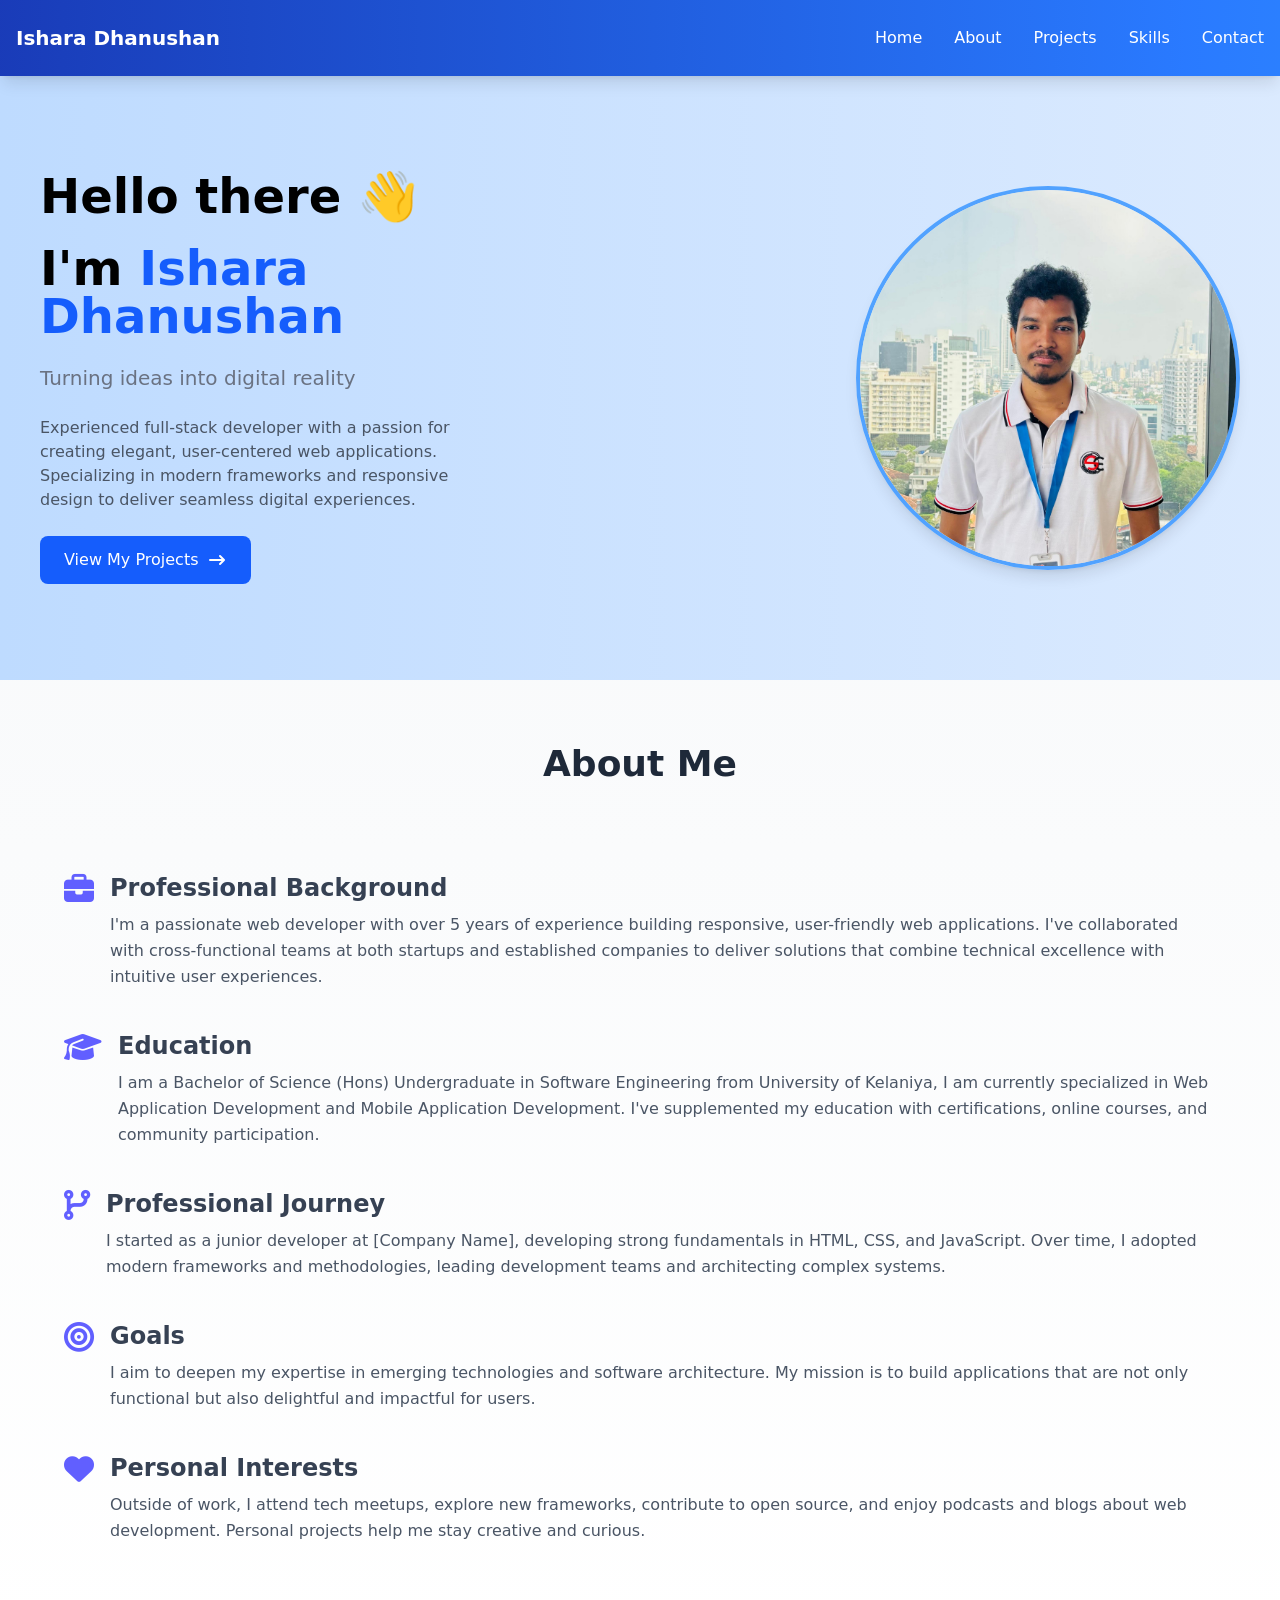
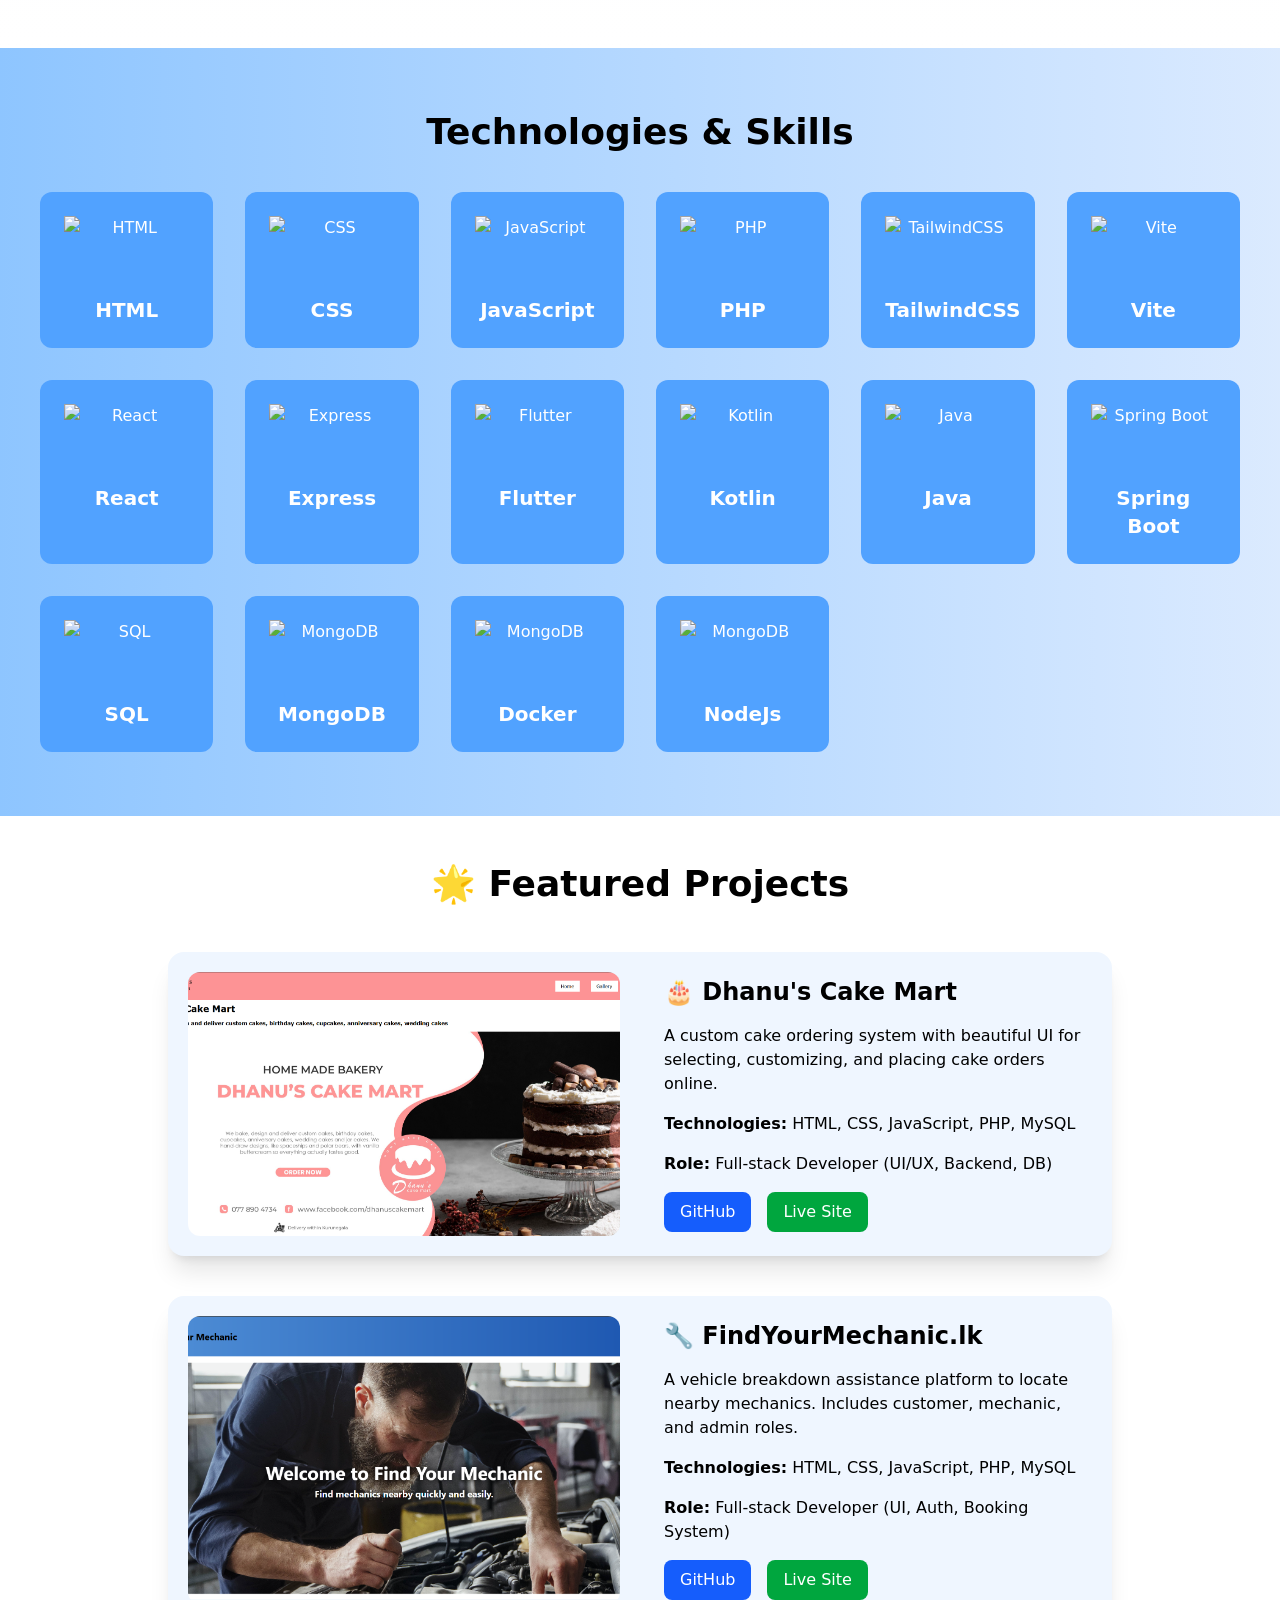
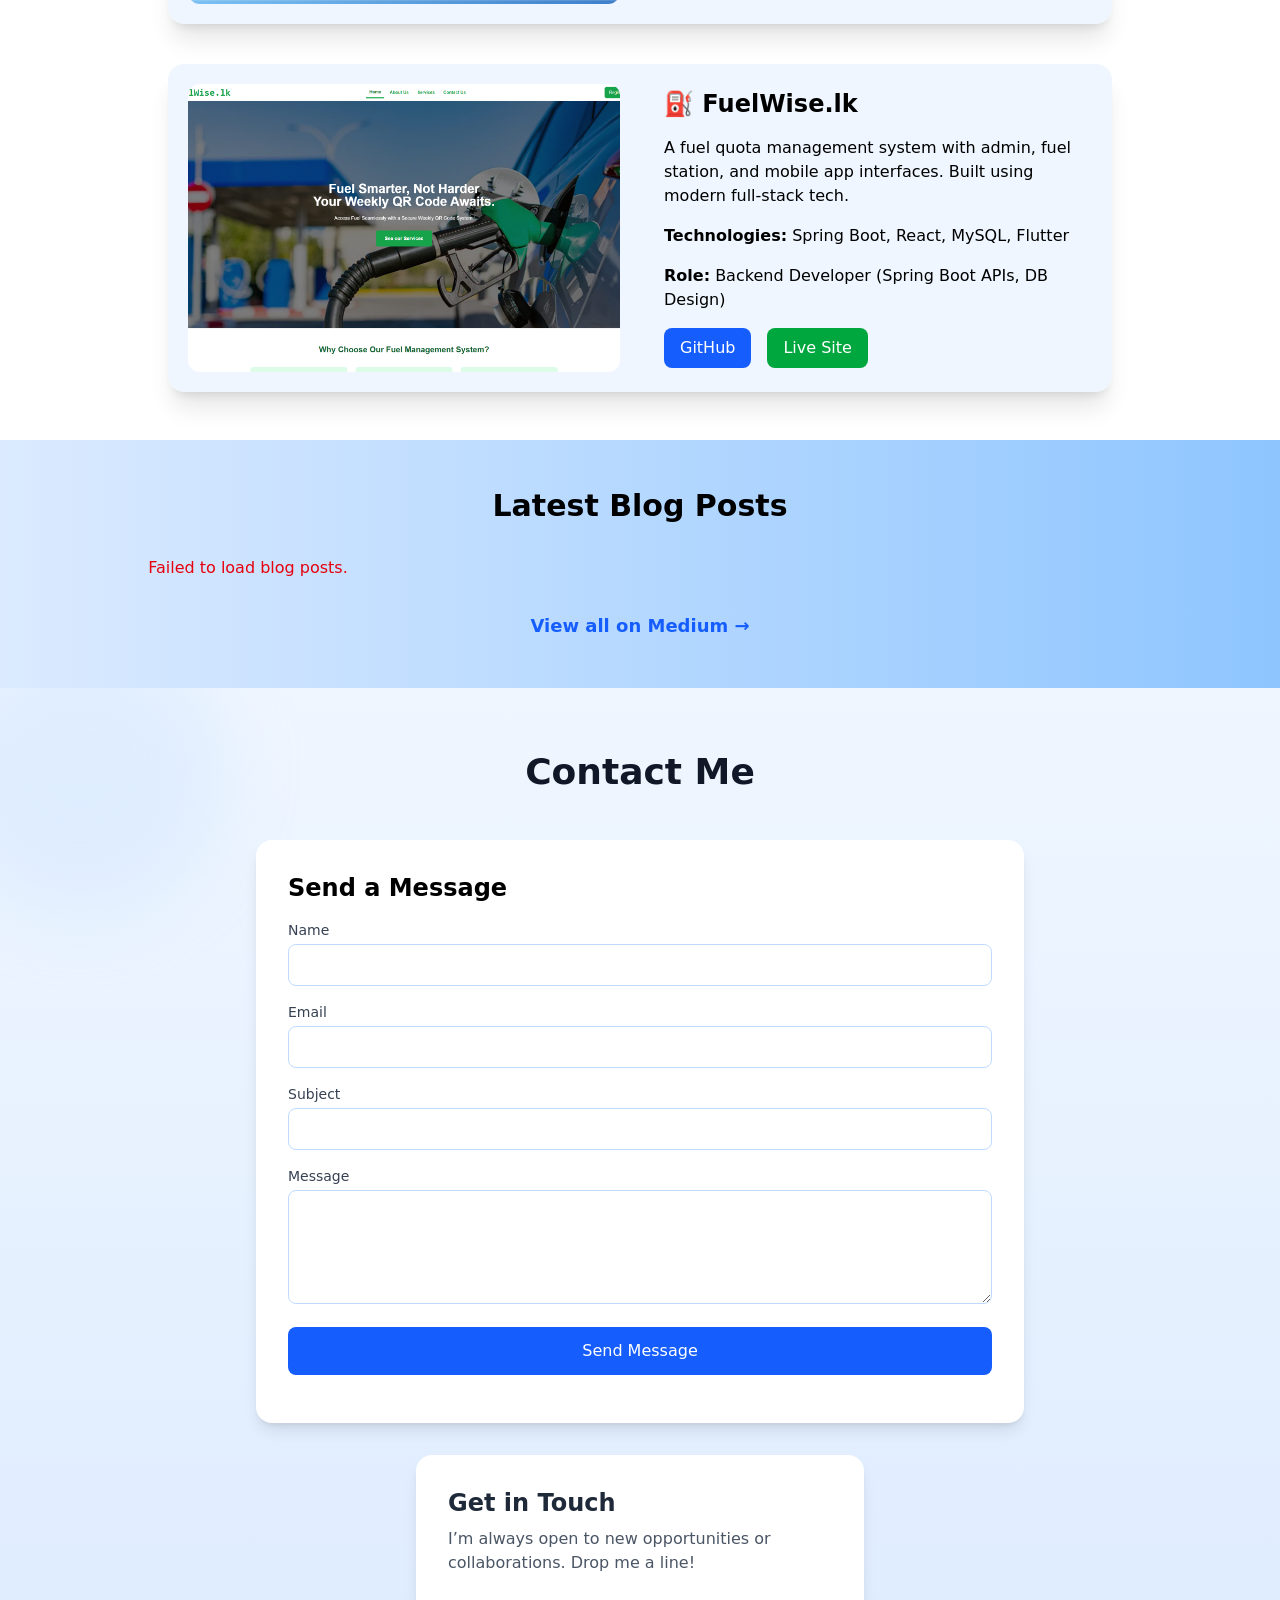
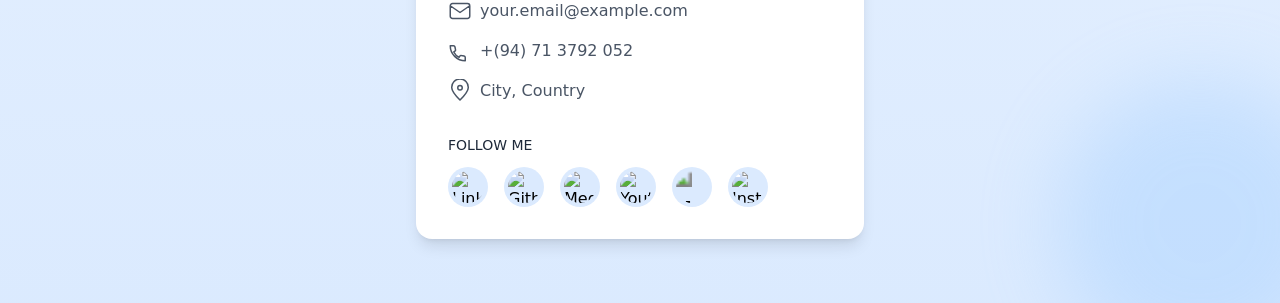
==== commit 47716c00: "Updating contact section with functional form" ====
--- a/index.html
+++ b/index.html
@@ -148,7 +148,7 @@
 <section id="about" class="py-16 bg-gradient-to-b from-gray-50 to-white">
     <div class="container mx-auto px-6">
         <h2 class="text-4xl font-extrabold text-center text-gray-800 mb-12">About Me</h2>
-        <div class="max-w-7xl mx-auto grid gap-10 bg-white shadow-xl rounded-3xl p-10">
+        <div class="max-w-7xl mx-auto grid gap-10 rounded-3xl p-10">
 
             <!-- Professional Background -->
             <div class="flex gap-4 items-start">
@@ -343,7 +343,7 @@
 
 
 <section class="py-12">
-    <div class="max-w-5xl mx-auto px-4">
+    <div class="max-w-5xl mx-auto px-10">
         <h2 class="text-4xl font-bold text-center mb-12">🌟 Featured Projects</h2>
 
         <!-- Project Cards -->
@@ -352,7 +352,7 @@
             <!-- Project Card -->
             <div class="bg-blue-50 hover:bg-blue-100 shadow-xl rounded-2xl overflow-hidden transition-transform hover:scale-[1.01] duration-300">
                 <div class="md:flex">
-                    <img class="w-full md:w-1/2 object-cover h-64 md:h-auto p-5"
+                    <img class="w-full md:w-1/2 object-cover h-64 md:h-auto p-5 rounded-4xl"
                          src="./assets/Projects%20Screenshots/Dhanu's%20Cake%20Mart.png"
                          alt="Dhanu's Cake Mart Screenshot">
                     <div class="p-6 flex flex-col gap-4 md:w-1/2">
@@ -368,9 +368,9 @@
                             Full-stack Developer (UI/UX, Backend, DB)
                         </div>
                         <div class="flex gap-4">
-                            <a href="#" target="_blank"
+                            <a href="https://github.com/isharadh2002/dhanuscakemart.lk" target="_blank"
                                class="bg-blue-600 hover:bg-blue-700 text-white px-4 py-2 rounded-lg transition">GitHub</a>
-                            <a href="#" target="_blank"
+                            <a href="https://github.com/isharadh2002/dhanuscakemart.lk" target="_blank"
                                class="bg-green-600 hover:bg-green-700 text-white px-4 py-2 rounded-lg transition">Live
                                 Site</a>
                         </div>
@@ -381,7 +381,7 @@
             <!-- FindYourMechanic -->
             <div class="bg-blue-50 hover:bg-blue-100 shadow-xl rounded-2xl overflow-hidden transition-transform hover:scale-[1.01] duration-300">
                 <div class="md:flex">
-                    <img class="w-full md:w-1/2 object-cover h-64 md:h-auto p-5"
+                    <img class="w-full md:w-1/2 object-cover h-64 md:h-auto p-5 rounded-4xl"
                          src="./assets/Projects%20Screenshots/FindYourMechanic.png" alt="FindYourMechanic Screenshot">
                     <div class="p-6 flex flex-col gap-4 md:w-1/2">
                         <h3 class="text-2xl font-semibold">🔧 FindYourMechanic.lk</h3>
@@ -396,9 +396,9 @@
                             Full-stack Developer (UI, Auth, Booking System)
                         </div>
                         <div class="flex gap-4">
-                            <a href="#" target="_blank"
+                            <a href="https://github.com/isharadh2002/findyourmechanic.lk" target="_blank"
                                class="bg-blue-600 hover:bg-blue-700 text-white px-4 py-2 rounded-lg transition">GitHub</a>
-                            <a href="#" target="_blank"
+                            <a href="https://github.com/isharadh2002/findyourmechanic.lk" target="_blank"
                                class="bg-green-600 hover:bg-green-700 text-white px-4 py-2 rounded-lg transition">Live
                                 Site</a>
                         </div>
@@ -409,8 +409,8 @@
             <!-- FuelWise.lk -->
             <div class="bg-blue-50 hover:bg-blue-100 shadow-xl rounded-2xl overflow-hidden transition-transform hover:scale-[1.01] duration-300">
                 <div class="md:flex">
-                    <img class="w-full md:w-1/2 object-cover h-64 md:h-auto"
-                         src="https://via.placeholder.com/600x400?text=FuelWise.lk" alt="FuelWise Screenshot">
+                    <img class="w-full md:w-1/2 object-cover h-64 md:h-auto rounded-4xl p-5"
+                         src="./assets/Projects%20Screenshots/FuelWise.lk.png" alt="FuelWise Screenshot">
                     <div class="p-6 flex flex-col gap-4 md:w-1/2">
                         <h3 class="text-2xl font-semibold">⛽ FuelWise.lk</h3>
                         <p>A fuel quota management system with admin, fuel station, and mobile app interfaces. Built
@@ -440,7 +440,7 @@
 
 
 <!-- Medium Blog posts section -->
-<section id="blog" class="py-12 px-4 bg-gradient-to-r from-blue-100 to-blue-300">
+<section id="blog" class="py-12 px-10 bg-gradient-to-r from-blue-100 to-blue-300">
     <div class="max-w-6xl mx-auto">
         <h2 class="text-3xl font-bold mb-8 text-center">Latest Blog Posts</h2>
         <div id="blog-posts" class="grid grid-cols-1 md:grid-cols-2 lg:grid-cols-3 gap-6">
@@ -494,153 +494,183 @@
         });
 </script>
 
-<section id="experience" class="py-16 px-4 md:px-8 lg:px-16">
-    <div class="max-w-4xl mx-auto">
-        <h2 class="text-3xl font-bold text-center mb-16 text-gray-800">My Experience Journey</h2>
-
-        <div class="relative">
-            <!-- Vertical Timeline Line -->
-            <div class="absolute left-8 md:left-1/2 h-full w-1 bg-indigo-500 transform -translate-x-1/2"></div>
-
-            <!-- Experience Items -->
-            <div class="timeline-items">
-                <!-- Item 1 -->
-                <div class="relative flex flex-col md:flex-row items-center mb-16">
-                    <!-- Timeline Dot -->
-                    <div class="absolute left-8 md:left-1/2 w-4 h-4 rounded-full bg-indigo-600 border-4 border-white shadow transform -translate-x-1/2 z-10"></div>
-
-                    <!-- Date -->
-                    <div class="w-full md:w-1/2 pr-8 md:text-right mb-4 md:mb-0 pl-12 md:pl-0">
-                        <div class="bg-indigo-100 inline-block py-1 px-4 rounded-full text-indigo-800 font-bold shadow">
-                            February 2022
-                        </div>
-                    </div>
-
-                    <!-- Content -->
-                    <div class="w-full md:w-1/2 md:pl-12 pl-12">
-                        <div class="bg-white hover:bg-blue-100 p-6 rounded-lg shadow-lg hover:shadow-xl transition-all duration-500 transform hover:-translate-y-1">
-                            <h3 class="text-xl font-bold text-gray-800 mb-2">Started Development Journey</h3>
-                            <p class="text-gray-600">Began my development journey with Moratuwa University Open Learning
-                                platform.</p>
-                            <div class="mt-4 flex flex-wrap gap-2">
-                                <span class="bg-gray-100 text-gray-800 text-xs px-3 py-1 rounded-full">Open Learning</span>
-                                <span class="bg-gray-100 text-gray-800 text-xs px-3 py-1 rounded-full">University of Moratuwa</span>
-                                <span class="bg-gray-100 text-gray-800 text-xs px-3 py-1 rounded-full">Foundations</span>
+<!-- Contact Section -->
+<section id="contact" class="relative py-16 bg-gradient-to-b from-blue-50 to-blue-100 overflow-hidden">
+    <!-- Decorative circles -->
+    <div class="absolute -top-16 -left-16 w-72 h-72 bg-blue-200 rounded-full opacity-30 filter blur-2xl"></div>
+    <div class="absolute -bottom-16 -right-16 w-72 h-72 bg-blue-300 rounded-full opacity-30 filter blur-2xl"></div>
+
+    <div class="relative mx-auto px-10">
+        <!-- Section Title -->
+        <h2 class="text-center text-4xl font-extrabold text-gray-900 mb-12">Contact Me</h2>
+
+        <div class="flex flex-wrap justify-center gap-8">
+            <!-- Form Card -->
+            <div class="w-full max-w-3xl bg-white rounded-2xl shadow-lg p-8">
+                <h3 class="text-2xl font-semibold text-gray-800-700 mb-4">Send a Message</h3>
+                <form id="contactForm" class="space-y-4">
+                    <div>
+                        <label for="name" class="block text-sm font-medium text-gray-700 mb-1">Name</label>
+                        <input type="text" id="name" name="user_name" required
+                               class="w-full px-4 py-2 border border-blue-200 rounded-lg focus:ring-2 focus:ring-blue-400 focus:border-transparent"/>
+                    </div>
+                    <div>
+                        <label for="email" class="block text-sm font-medium text-gray-700 mb-1">Email</label>
+                        <input type="email" id="email" name="user_email" required
+                               class="w-full px-4 py-2 border border-blue-200 rounded-lg focus:ring-2 focus:ring-blue-400 focus:border-transparent"/>
+                    </div>
+                    <div>
+                        <label for="subject" class="block text-sm font-medium text-gray-700 mb-1">Subject</label>
+                        <input type="text" id="subject" name="subject" required
+                               class="w-full px-4 py-2 border border-blue-200 rounded-lg focus:ring-2 focus:ring-blue-400 focus:border-transparent"/>
+                    </div>
+                    <div>
+                        <label for="message" class="block text-sm font-medium text-gray-700 mb-1">Message</label>
+                        <textarea id="message" name="message" rows="4" required
+                                  class="w-full px-4 py-2 border border-blue-200 rounded-lg focus:ring-2 focus:ring-blue-400 focus:border-transparent"></textarea>
+                    </div>
+                    <button type="submit"
+                            class="w-full flex justify-center items-center gap-2 py-3 bg-blue-600 text-white font-medium rounded-lg hover:bg-blue-700 transition">
+                        <span id="buttonText">Send Message</span>
+                        <svg id="loadingIcon" class="w-5 h-5 animate-spin hidden" xmlns="http://www.w3.org/2000/svg"
+                             fill="none" viewBox="0 0 24 24">
+                            <circle class="opacity-25" cx="12" cy="12" r="10" stroke="currentColor" stroke-width="4"/>
+                            <path class="opacity-75" fill="currentColor" d="M4 12a8 8 0 018-8v4a4 4 0 00-4 4H4z"/>
+                        </svg>
+                    </button>
+                    <p id="formStatus" class="text-center text-sm mt-2 hidden"></p>
+                </form>
+            </div>
+
+
+            <!-- Info Card -->
+            <div class="w-full md:w-1/2 lg:w-5/12 max-w-md bg-white rounded-2xl shadow-lg p-8">
+                <h3 class="text-2xl font-semibold text-gray-800">Get in Touch</h3>
+                <p class="text-gray-600 mb-6 mt-2">I’m always open to new opportunities or collaborations. Drop me a
+                    line!</p>
+                <ul class="space-y-4 text-blue-600">
+                    <li class="flex items-center">
+                        <svg xmlns="http://www.w3.org/2000/svg" class="w-6 h-6 text-gray-600" fill="none"
+                             viewBox="0 0 24 24" stroke="currentColor" stroke-width="1.5">
+                            <path stroke-linecap="round" stroke-linejoin="round"
+                                  d="M21.75 6.75v10.5a2.25 2.25 0 01-2.25 2.25H4.5a2.25 2.25 0 01-2.25-2.25V6.75m19.5 0A2.25 2.25 0 0019.5 4.5H4.5a2.25 2.25 0 00-2.25 2.25m19.5 0L12 13.5 2.25 6.75"/>
+                        </svg>
+                        <a href="mailto:your.email@example.com" class="hover:text-blue-600 text-gray-600 pl-2">your.email@example.com</a>
+                    </li>
+                    <li class="flex items-center">
+                        <svg xmlns="http://www.w3.org/2000/svg" class="w-6 h-6 text-gray-600" fill="none"
+                             viewBox="0 0 24 24" stroke="currentColor" stroke-width="1.5">
+                            <path stroke-linecap="round" stroke-linejoin="round"
+                                  d="M2.25 6.75c0 8.284 6.716 15 15 15v-3.214a1.5 1.5 0 00-1.184-1.47l-2.618-.524a1.5 1.5 0 00-1.623.627l-.735 1.102a11.25 11.25 0 01-5.31-5.31l1.102-.735a1.5 1.5 0 00.627-1.623l-.524-2.618a1.5 1.5 0 00-1.47-1.184H2.25z"/>
+                        </svg>
+                        <a href="tel:+94713792052" class="hover:text-blue-600 text-gray-600 pl-2">+(94) 71 3792 052</a>
+                    </li>
+                    <li class="flex items-center">
+                        <svg xmlns="http://www.w3.org/2000/svg" class="w-6 h-6 text-gray-600" fill="none"
+                             viewBox="0 0 24 24" stroke="currentColor" stroke-width="1.5">
+                            <path stroke-linecap="round" stroke-linejoin="round"
+                                  d="M12 21c.34-.346 8.25-8.287 8.25-12.375A8.25 8.25 0 0012 0a8.25 8.25 0 00-8.25 8.625C3.75 12.713 11.66 20.654 12 21z"/>
+                            <circle cx="12" cy="8.625" r="2.25"/>
+                        </svg>
+                        <span class="text-gray-600 pl-2">City, Country</span>
+                    </li>
+                </ul>
+
+                <div class="mt-8">
+                    <h4 class="text-sm font-medium text-gray-800 uppercase mb-3">Follow Me</h4>
+                    <div class="flex space-x-4">
+                        <!-- LinkedIn -->
+                        <a href="https://www.linkedin.com/in/ishara-dhanushan-47839028b/" target="_blank"
+                           class="p-1 bg-blue-100 rounded-full hover:bg-blue-200 transition">
+                            <img class="w-8 h-8 rounded-full" src="https://upload.wikimedia.org/wikipedia/commons/thumb/f/f8/LinkedIn_icon_circle.svg/1200px-LinkedIn_icon_circle.svg.png"
+                                 alt="LinkedIn Logo">
+                        </a>
+
+                        <!-- Github -->
+                        <a href="https://github.com/isharadh2002" target="_blank"
+                           class="p-1 bg-blue-100 rounded-full hover:bg-blue-200 transition">
+                            <img class="w-8 h-8 rounded-full" src="https://cdn-icons-png.flaticon.com/256/25/25231.png"
+                                 alt="Github Logo">
+                        </a>
+
+                        <!-- Medium -->
+                        <a href="https://medium.com/@isharadh2002" target="_blank"
+                           class="p-1 bg-blue-100 rounded-full hover:bg-blue-200 transition">
+                            <img class="w-8 h-8 rounded-full" src="https://cdn4.iconfinder.com/data/icons/social-media-circle-7/512/Medium_circle-512.png"
+                                 alt="Medium Logo">
+                        </a>
+
+                        <!-- Youtube -->
+                        <a href="https://www.youtube.com/@isharadhanushan2002" target="_blank"
+                           class="p-1 bg-blue-100 rounded-full hover:bg-blue-200 transition">
+                            <img class="w-8 h-8 rounded-full"
+                                 src="https://freepnglogo.com/images/all_img/1701522088youtube-square-logo-png-hd.png"
+                                 alt="Youtube Logo">
+                        </a>
+
+                        <!-- Facebook -->
+                        <a href="https://www.facebook.com/ishara.dhanushan/" target="_blank"
+                           class="p-1 bg-blue-100 rounded-full hover:bg-blue-200 transition">
+                            <div class="w-8 h-8 rounded-full overflow-hidden">
+                                <img class="w-8 h-8 rounded-full object-cover scale-290"
+                                     src="https://www.designboom.com/wp-content/uploads/2023/09/facebook-new-logo-change-designboom-02.jpg"
+                                     alt="Github Logo">
                             </div>
-                        </div>
-                    </div>
-                </div>
-
-                <!-- Item 2 -->
-                <div class="relative flex flex-col md:flex-row items-center mb-16">
-                    <!-- Timeline Dot -->
-                    <div class="absolute left-8 md:left-1/2 w-4 h-4 rounded-full bg-indigo-600 border-4 border-white shadow transform -translate-x-1/2 z-10"></div>
-
-                    <!-- Content (for even items, swap the order) -->
-                    <div class="w-full md:w-1/2 pr-8 md:text-right mb-4 md:mb-0 pl-12 md:pl-0">
-                        <div class="bg-white hover:bg-blue-100 p-6 rounded-lg shadow-lg hover:shadow-xl transition-all duration-500 transform hover:-translate-y-1">
-                            <h3 class="text-xl font-bold text-gray-800 mb-2">University Education</h3>
-                            <p class="text-gray-600">Began B.Sc. (Hons) Software Engineering at University of
-                                Kelaniya.</p>
-                            <div class="mt-4 flex flex-wrap gap-2">
-                                <span class="bg-gray-100 text-gray-800 text-xs px-3 py-1 rounded-full">Software Engineering</span>
-                                <span class="bg-gray-100 text-gray-800 text-xs px-3 py-1 rounded-full">University of Kelaniya</span>
-                                <span class="bg-gray-100 text-gray-800 text-xs px-3 py-1 rounded-full">Bachelor's Degree</span>
-                            </div>
-                        </div>
-                    </div>
-
-                    <!-- Date -->
-                    <div class="w-full md:w-1/2 md:pl-12 pl-12 md:text-left">
-                        <div class="bg-indigo-100 inline-block py-1 px-4 rounded-full text-indigo-800 font-bold shadow">
-                            July 2023
-                        </div>
-                    </div>
-                </div>
-
-                <!-- Item 3 -->
-                <div class="relative flex flex-col md:flex-row items-center">
-                    <!-- Timeline Dot -->
-                    <div class="absolute left-8 md:left-1/2 w-4 h-4 rounded-full bg-indigo-600 border-4 border-white shadow transform -translate-x-1/2 z-10"></div>
-
-                    <!-- Date -->
-                    <div class="w-full md:w-1/2 pr-8 md:text-right mb-4 md:mb-0 pl-12 md:pl-0">
-                        <div class="bg-indigo-100 inline-block py-1 px-4 rounded-full text-indigo-800 font-bold shadow">
-                            May 2024
-                        </div>
-                    </div>
-
-                    <!-- Content -->
-                    <div class="w-full md:w-1/2 md:pl-12 pl-12">
-                        <div class="bg-white hover:bg-blue-100 p-6 rounded-lg shadow-lg hover:shadow-xl transition-all duration-500 transform hover:-translate-y-1">
-                            <h3 class="text-xl font-bold text-gray-800 mb-2">Career Path Exploration</h3>
-                            <p class="text-gray-600">Started exploring mobile computing and web development career
-                                paths.</p>
-                            <div class="mt-4 flex flex-wrap gap-2">
-                                <span class="bg-gray-100 text-gray-800 text-xs px-3 py-1 rounded-full">Mobile Computing</span>
-                                <span class="bg-gray-100 text-gray-800 text-xs px-3 py-1 rounded-full">Web Development</span>
-                                <span class="bg-gray-100 text-gray-800 text-xs px-3 py-1 rounded-full">Career Specialization</span>
-                            </div>
-                        </div>
-                    </div>
-                </div>
-
-            </div>
-        </div>
-    </div>
+                        </a>
+
+                        <!-- Instagram -->
+                        <a href="https://www.instagram.com/ishara_dhanushan/" target="_blank"
+                           class="p-1 bg-blue-100 rounded-full hover:bg-blue-200 transition">
+                            <img class="w-8 h-8 rounded-full" src="https://png.pngtree.com/png-clipart/20230401/original/pngtree-three-dimensional-instagram-icon-png-image_9015419.png"
+                                 alt="Instagram Logo">
+                        </a>
+                    </div>
+                </div>
+            </div>
+        </div>
+    </div>
+
+    <!-- EmailJS -->
+    <script src="https://cdn.jsdelivr.net/npm/@emailjs/browser@3/dist/email.min.js"></script>
+    <script>
+        // Initialize EmailJS with your user ID
+        emailjs.init("06DEggSSJib73FOQM");
+
+        document.getElementById('contactForm').addEventListener('submit', function (e) {
+            e.preventDefault();
+            const btnText = document.getElementById('buttonText');
+            const loading = document.getElementById('loadingIcon');
+            const status = document.getElementById('formStatus');
+            const btn = this.querySelector('button');
+
+            btnText.textContent = 'Sending…';
+            loading.classList.remove('hidden');
+            btn.disabled = true;
+            status.classList.add('hidden');
+
+            console.log("Submitting form...");
+
+            emailjs.sendForm('service_wosr5qd', 'template_2keggsm', this)
+                .then((res) => {
+                    console.log('SUCCESS!', res.status, res.text);
+                    status.textContent = 'Your message has been sent!';
+                    status.className = 'text-center text-sm mt-2 text-green-600';
+                    this.reset();
+                }, (err) => {
+                    console.error('EmailJS error:', err);
+                    status.textContent = 'Oops! Something went wrong. Please try again.';
+                    status.className = 'text-center text-sm mt-2 text-red-600';
+                })
+                .finally(() => {
+                    btnText.textContent = 'Send Message';
+                    loading.classList.add('hidden');
+                    btn.disabled = false;
+                    status.classList.remove('hidden');
+                });
+        });
+    </script>
 </section>
 
-<script>
-    document.addEventListener('DOMContentLoaded', function () {
-        // Experience data
-        const experiences = [
-            {
-                date: "February 2022",
-                title: "Started Development Journey",
-                description: "Began my development journey with Moratuwa University Open Learning platform.",
-                tags: ["Open Learning", "University of Moratuwa", "Foundations"]
-            },
-            {
-                date: "July 2023",
-                title: "University Education",
-                description: "Began B.Sc. (Hons) Software Engineering at University of Kelaniya.",
-                tags: ["Software Engineering", "University of Kelaniya", "Bachelor's Degree"]
-            },
-            {
-                date: "May 2024",
-                title: "Career Path Exploration",
-                description: "Started exploring mobile computing and web development career paths.",
-                tags: ["Mobile Computing", "Web Development", "Career Specialization"]
-            }
-        ];
-
-        // Add Experience Button Functionality (Optional)
-        const addExperienceBtn = document.getElementById('add-experience-btn');
-        if (addExperienceBtn) {
-            addExperienceBtn.addEventListener('click', function () {
-                // This could open a modal or form in a real implementation
-                alert('This button would open a form to add new experiences in a real implementation.');
-            });
-        }
-
-        // Optional: Add animation when scrolling into view
-        const timelineItems = document.querySelectorAll('.timeline-items > div');
-
-        const observer = new IntersectionObserver((entries) => {
-            entries.forEach(entry => {
-                if (entry.isIntersecting) {
-                    entry.target.classList.add('opacity-100', 'translate-y-0');
-                    observer.unobserve(entry.target);
-                }
-            });
-        }, {threshold: 0.1});
-
-        timelineItems.forEach(item => {
-            item.classList.add('opacity-0', 'translate-y-10', 'transition-all', 'duration-700');
-            observer.observe(item);
-        });
-    });
-</script>
 
 </body>
 </html>
--- a/css/output.css
+++ b/css/output.css
@@ -8,6 +8,7 @@
     --font-mono: ui-monospace, SFMono-Regular, Menlo, Monaco, Consolas, "Liberation Mono",
       "Courier New", monospace;
     --color-red-600: oklch(57.7% 0.245 27.325);
+    --color-green-500: oklch(72.3% 0.219 149.579);
     --color-green-600: oklch(62.7% 0.194 149.214);
     --color-green-700: oklch(52.7% 0.154 150.069);
     --color-blue-50: oklch(97% 0.014 254.604);
@@ -19,15 +20,11 @@
     --color-blue-600: oklch(54.6% 0.245 262.881);
     --color-blue-700: oklch(48.8% 0.243 264.376);
     --color-blue-800: oklch(42.4% 0.199 265.638);
-    --color-indigo-100: oklch(93% 0.034 272.788);
+    --color-blue-900: oklch(37.9% 0.146 265.522);
     --color-indigo-500: oklch(58.5% 0.233 277.117);
-    --color-indigo-600: oklch(51.1% 0.262 276.966);
-    --color-indigo-700: oklch(45.7% 0.24 277.023);
-    --color-indigo-800: oklch(39.8% 0.195 277.366);
+    --color-pink-500: oklch(65.6% 0.241 354.308);
+    --color-pink-600: oklch(59.2% 0.249 0.584);
     --color-gray-50: oklch(98.5% 0.002 247.839);
-    --color-gray-100: oklch(96.7% 0.003 264.542);
-    --color-gray-300: oklch(87.2% 0.01 258.338);
-    --color-gray-400: oklch(70.7% 0.022 261.325);
     --color-gray-500: oklch(55.1% 0.027 264.364);
     --color-gray-600: oklch(44.6% 0.03 256.802);
     --color-gray-700: oklch(37.3% 0.034 259.733);
@@ -37,12 +34,11 @@
     --color-white: #fff;
     --spacing: 0.25rem;
     --container-md: 28rem;
+    --container-3xl: 48rem;
     --container-4xl: 56rem;
     --container-5xl: 64rem;
     --container-6xl: 72rem;
     --container-7xl: 80rem;
-    --text-xs: 0.75rem;
-    --text-xs--line-height: calc(1 / 0.75);
     --text-sm: 0.875rem;
     --text-sm--line-height: calc(1.25 / 0.875);
     --text-lg: 1.125rem;
@@ -61,11 +57,16 @@
     --font-weight-semibold: 600;
     --font-weight-bold: 700;
     --font-weight-extrabold: 800;
+    --tracking-wider: 0.05em;
     --leading-relaxed: 1.625;
+    --radius-md: 0.375rem;
     --radius-lg: 0.5rem;
     --radius-xl: 0.75rem;
     --radius-2xl: 1rem;
     --radius-3xl: 1.5rem;
+    --radius-4xl: 2rem;
+    --animate-spin: spin 1s linear infinite;
+    --blur-2xl: 40px;
     --default-transition-duration: 150ms;
     --default-transition-timing-function: cubic-bezier(0.4, 0, 0.2, 1);
     --default-font-family: var(--font-sans);
@@ -233,17 +234,26 @@
   .inset-0 {
     inset: calc(var(--spacing) * 0);
   }
+  .-top-16 {
+    top: calc(var(--spacing) * -16);
+  }
   .top-0 {
     top: calc(var(--spacing) * 0);
   }
   .top-full {
     top: 100%;
   }
+  .-right-16 {
+    right: calc(var(--spacing) * -16);
+  }
+  .-bottom-16 {
+    bottom: calc(var(--spacing) * -16);
+  }
+  .-left-16 {
+    left: calc(var(--spacing) * -16);
+  }
   .left-0 {
     left: calc(var(--spacing) * 0);
-  }
-  .left-8 {
-    left: calc(var(--spacing) * 8);
   }
   .z-0 {
     z-index: 0;
@@ -278,20 +288,17 @@
   .mt-2 {
     margin-top: calc(var(--spacing) * 2);
   }
-  .mt-4 {
-    margin-top: calc(var(--spacing) * 4);
+  .mt-5 {
+    margin-top: calc(var(--spacing) * 5);
   }
   .mt-8 {
     margin-top: calc(var(--spacing) * 8);
   }
-  .mt-16 {
-    margin-top: calc(var(--spacing) * 16);
-  }
   .mt-auto {
     margin-top: auto;
   }
-  .mr-2 {
-    margin-right: calc(var(--spacing) * 2);
+  .mr-3 {
+    margin-right: calc(var(--spacing) * 3);
   }
   .mb-1 {
     margin-bottom: calc(var(--spacing) * 1);
@@ -299,9 +306,15 @@
   .mb-2 {
     margin-bottom: calc(var(--spacing) * 2);
   }
+  .mb-3 {
+    margin-bottom: calc(var(--spacing) * 3);
+  }
   .mb-4 {
     margin-bottom: calc(var(--spacing) * 4);
   }
+  .mb-6 {
+    margin-bottom: calc(var(--spacing) * 6);
+  }
   .mb-8 {
     margin-bottom: calc(var(--spacing) * 8);
   }
@@ -311,12 +324,12 @@
   .mb-12 {
     margin-bottom: calc(var(--spacing) * 12);
   }
-  .mb-16 {
-    margin-bottom: calc(var(--spacing) * 16);
-  }
   .ml-2 {
     margin-left: calc(var(--spacing) * 2);
   }
+  .block {
+    display: block;
+  }
   .flex {
     display: flex;
   }
@@ -326,11 +339,8 @@
   .hidden {
     display: none;
   }
-  .inline-block {
-    display: inline-block;
-  }
-  .h-4 {
-    height: calc(var(--spacing) * 4);
+  .table {
+    display: table;
   }
   .h-5 {
     height: calc(var(--spacing) * 5);
@@ -338,6 +348,12 @@
   .h-6 {
     height: calc(var(--spacing) * 6);
   }
+  .h-7 {
+    height: calc(var(--spacing) * 7);
+  }
+  .h-8 {
+    height: calc(var(--spacing) * 8);
+  }
   .h-16 {
     height: calc(var(--spacing) * 16);
   }
@@ -347,32 +363,38 @@
   .h-64 {
     height: calc(var(--spacing) * 64);
   }
+  .h-72 {
+    height: calc(var(--spacing) * 72);
+  }
   .h-96 {
     height: calc(var(--spacing) * 96);
   }
   .h-full {
     height: 100%;
   }
-  .w-1 {
-    width: calc(var(--spacing) * 1);
-  }
-  .w-4 {
-    width: calc(var(--spacing) * 4);
-  }
   .w-5 {
     width: calc(var(--spacing) * 5);
   }
   .w-6 {
     width: calc(var(--spacing) * 6);
   }
+  .w-7 {
+    width: calc(var(--spacing) * 7);
+  }
+  .w-8 {
+    width: calc(var(--spacing) * 8);
+  }
+  .w-72 {
+    width: calc(var(--spacing) * 72);
+  }
   .w-96 {
     width: calc(var(--spacing) * 96);
   }
   .w-full {
     width: 100%;
   }
-  .max-w-4xl {
-    max-width: var(--container-4xl);
+  .max-w-3xl {
+    max-width: var(--container-3xl);
   }
   .max-w-5xl {
     max-width: var(--container-5xl);
@@ -389,9 +411,8 @@
   .flex-grow {
     flex-grow: 1;
   }
-  .-translate-x-1\/2 {
-    --tw-translate-x: calc(calc(1/2 * 100%) * -1);
-    translate: var(--tw-translate-x) var(--tw-translate-y);
+  .border-collapse {
+    border-collapse: collapse;
   }
   .-translate-y-4 {
     --tw-translate-y: calc(var(--spacing) * -4);
@@ -399,10 +420,6 @@
   }
   .translate-y-0 {
     --tw-translate-y: calc(var(--spacing) * 0);
-    translate: var(--tw-translate-x) var(--tw-translate-y);
-  }
-  .translate-y-10 {
-    --tw-translate-y: calc(var(--spacing) * 10);
     translate: var(--tw-translate-x) var(--tw-translate-y);
   }
   .scale-110 {
@@ -417,11 +434,62 @@
     --tw-scale-z: 150%;
     scale: var(--tw-scale-x) var(--tw-scale-y);
   }
+  .scale-200 {
+    --tw-scale-x: 200%;
+    --tw-scale-y: 200%;
+    --tw-scale-z: 200%;
+    scale: var(--tw-scale-x) var(--tw-scale-y);
+  }
+  .scale-220 {
+    --tw-scale-x: 220%;
+    --tw-scale-y: 220%;
+    --tw-scale-z: 220%;
+    scale: var(--tw-scale-x) var(--tw-scale-y);
+  }
+  .scale-230 {
+    --tw-scale-x: 230%;
+    --tw-scale-y: 230%;
+    --tw-scale-z: 230%;
+    scale: var(--tw-scale-x) var(--tw-scale-y);
+  }
+  .scale-250 {
+    --tw-scale-x: 250%;
+    --tw-scale-y: 250%;
+    --tw-scale-z: 250%;
+    scale: var(--tw-scale-x) var(--tw-scale-y);
+  }
+  .scale-260 {
+    --tw-scale-x: 260%;
+    --tw-scale-y: 260%;
+    --tw-scale-z: 260%;
+    scale: var(--tw-scale-x) var(--tw-scale-y);
+  }
+  .scale-270 {
+    --tw-scale-x: 270%;
+    --tw-scale-y: 270%;
+    --tw-scale-z: 270%;
+    scale: var(--tw-scale-x) var(--tw-scale-y);
+  }
+  .scale-280 {
+    --tw-scale-x: 280%;
+    --tw-scale-y: 280%;
+    --tw-scale-z: 280%;
+    scale: var(--tw-scale-x) var(--tw-scale-y);
+  }
+  .scale-290 {
+    --tw-scale-x: 290%;
+    --tw-scale-y: 290%;
+    --tw-scale-z: 290%;
+    scale: var(--tw-scale-x) var(--tw-scale-y);
+  }
   .transform {
     transform: var(--tw-rotate-x) var(--tw-rotate-y) var(--tw-rotate-z) var(--tw-skew-x) var(--tw-skew-y);
   }
-  .list-disc {
-    list-style-type: disc;
+  .animate-spin {
+    animation: var(--animate-spin);
+  }
+  .resize {
+    resize: both;
   }
   .grid-cols-1 {
     grid-template-columns: repeat(1, minmax(0, 1fr));
@@ -472,6 +540,13 @@
       margin-block-end: calc(calc(var(--spacing) * 3) * calc(1 - var(--tw-space-y-reverse)));
     }
   }
+  .space-y-4 {
+    :where(& > :not(:last-child)) {
+      --tw-space-y-reverse: 0;
+      margin-block-start: calc(calc(var(--spacing) * 4) * var(--tw-space-y-reverse));
+      margin-block-end: calc(calc(var(--spacing) * 4) * calc(1 - var(--tw-space-y-reverse)));
+    }
+  }
   .space-y-6 {
     :where(& > :not(:last-child)) {
       --tw-space-y-reverse: 0;
@@ -479,6 +554,13 @@
       margin-block-end: calc(calc(var(--spacing) * 6) * calc(1 - var(--tw-space-y-reverse)));
     }
   }
+  .space-x-4 {
+    :where(& > :not(:last-child)) {
+      --tw-space-x-reverse: 0;
+      margin-inline-start: calc(calc(var(--spacing) * 4) * var(--tw-space-x-reverse));
+      margin-inline-end: calc(calc(var(--spacing) * 4) * calc(1 - var(--tw-space-x-reverse)));
+    }
+  }
   .space-x-8 {
     :where(& > :not(:last-child)) {
       --tw-space-x-reverse: 0;
@@ -489,12 +571,18 @@
   .overflow-hidden {
     overflow: hidden;
   }
+  .rounded {
+    border-radius: 0.25rem;
+  }
   .rounded-2xl {
     border-radius: var(--radius-2xl);
   }
   .rounded-3xl {
     border-radius: var(--radius-3xl);
   }
+  .rounded-4xl {
+    border-radius: var(--radius-4xl);
+  }
   .rounded-full {
     border-radius: calc(infinity * 1px);
   }
@@ -503,40 +591,48 @@
   }
   .rounded-xl {
     border-radius: var(--radius-xl);
+  }
+  .rounded-b-full {
+    border-bottom-right-radius: calc(infinity * 1px);
+    border-bottom-left-radius: calc(infinity * 1px);
+  }
+  .border {
+    border-style: var(--tw-border-style);
+    border-width: 1px;
   }
   .border-4 {
     border-style: var(--tw-border-style);
     border-width: 4px;
   }
+  .border-blue-200 {
+    border-color: var(--color-blue-200);
+  }
   .border-blue-400 {
     border-color: var(--color-blue-400);
   }
-  .border-white {
-    border-color: var(--color-white);
-  }
   .bg-blue-50 {
     background-color: var(--color-blue-50);
   }
+  .bg-blue-100 {
+    background-color: var(--color-blue-100);
+  }
+  .bg-blue-200 {
+    background-color: var(--color-blue-200);
+  }
+  .bg-blue-300 {
+    background-color: var(--color-blue-300);
+  }
   .bg-blue-400 {
     background-color: var(--color-blue-400);
   }
   .bg-blue-600 {
     background-color: var(--color-blue-600);
   }
-  .bg-gray-100 {
-    background-color: var(--color-gray-100);
+  .bg-gray-800 {
+    background-color: var(--color-gray-800);
   }
   .bg-green-600 {
     background-color: var(--color-green-600);
-  }
-  .bg-indigo-100 {
-    background-color: var(--color-indigo-100);
-  }
-  .bg-indigo-500 {
-    background-color: var(--color-indigo-500);
-  }
-  .bg-indigo-600 {
-    background-color: var(--color-indigo-600);
   }
   .bg-white {
     background-color: var(--color-white);
@@ -549,6 +645,10 @@
     --tw-gradient-position: to right in oklab;
     background-image: linear-gradient(var(--tw-gradient-stops));
   }
+  .from-blue-50 {
+    --tw-gradient-from: var(--color-blue-50);
+    --tw-gradient-stops: var(--tw-gradient-via-stops, var(--tw-gradient-position), var(--tw-gradient-from) var(--tw-gradient-from-position), var(--tw-gradient-to) var(--tw-gradient-to-position));
+  }
   .from-blue-100 {
     --tw-gradient-from: var(--color-blue-100);
     --tw-gradient-stops: var(--tw-gradient-via-stops, var(--tw-gradient-position), var(--tw-gradient-from) var(--tw-gradient-from-position), var(--tw-gradient-to) var(--tw-gradient-to-position));
@@ -591,6 +691,12 @@
   .object-center {
     object-position: center;
   }
+  .p-1 {
+    padding: calc(var(--spacing) * 1);
+  }
+  .p-2 {
+    padding: calc(var(--spacing) * 2);
+  }
   .p-4 {
     padding: calc(var(--spacing) * 4);
   }
@@ -600,12 +706,12 @@
   .p-6 {
     padding: calc(var(--spacing) * 6);
   }
+  .p-8 {
+    padding: calc(var(--spacing) * 8);
+  }
   .p-10 {
     padding: calc(var(--spacing) * 10);
   }
-  .px-3 {
-    padding-inline: calc(var(--spacing) * 3);
-  }
   .px-4 {
     padding-inline: calc(var(--spacing) * 4);
   }
@@ -615,9 +721,6 @@
   .px-10 {
     padding-inline: calc(var(--spacing) * 10);
   }
-  .py-1 {
-    padding-block: calc(var(--spacing) * 1);
-  }
   .py-2 {
     padding-block: calc(var(--spacing) * 2);
   }
@@ -633,14 +736,17 @@
   .py-16 {
     padding-block: calc(var(--spacing) * 16);
   }
-  .pr-8 {
-    padding-right: calc(var(--spacing) * 8);
+  .pl-1 {
+    padding-left: calc(var(--spacing) * 1);
+  }
+  .pl-2 {
+    padding-left: calc(var(--spacing) * 2);
   }
   .pl-5 {
     padding-left: calc(var(--spacing) * 5);
   }
-  .pl-12 {
-    padding-left: calc(var(--spacing) * 12);
+  .pl-10 {
+    padding-left: calc(var(--spacing) * 10);
   }
   .text-center {
     text-align: center;
@@ -669,10 +775,6 @@
     font-size: var(--text-xl);
     line-height: var(--tw-leading, var(--text-xl--line-height));
   }
-  .text-xs {
-    font-size: var(--text-xs);
-    line-height: var(--tw-leading, var(--text-xs--line-height));
-  }
   .leading-relaxed {
     --tw-leading: var(--leading-relaxed);
     line-height: var(--leading-relaxed);
@@ -696,9 +798,15 @@
   .text-black {
     color: var(--color-black);
   }
+  .text-blue-500 {
+    color: var(--color-blue-500);
+  }
   .text-blue-600 {
     color: var(--color-blue-600);
   }
+  .text-blue-700 {
+    color: var(--color-blue-700);
+  }
   .text-gray-500 {
     color: var(--color-gray-500);
   }
@@ -711,11 +819,26 @@
   .text-gray-800 {
     color: var(--color-gray-800);
   }
+  .text-gray-900 {
+    color: var(--color-gray-900);
+  }
+  .text-green-500 {
+    color: var(--color-green-500);
+  }
+  .text-green-600 {
+    color: var(--color-green-600);
+  }
+  .text-green-700 {
+    color: var(--color-green-700);
+  }
   .text-indigo-500 {
     color: var(--color-indigo-500);
   }
-  .text-indigo-800 {
-    color: var(--color-indigo-800);
+  .text-pink-500 {
+    color: var(--color-pink-500);
+  }
+  .text-pink-600 {
+    color: var(--color-pink-600);
   }
   .text-red-600 {
     color: var(--color-red-600);
@@ -723,18 +846,29 @@
   .text-white {
     color: var(--color-white);
   }
+  .uppercase {
+    text-transform: uppercase;
+  }
+  .underline {
+    text-decoration-line: underline;
+  }
   .opacity-0 {
     opacity: 0%;
   }
   .opacity-20 {
     opacity: 20%;
   }
+  .opacity-25 {
+    opacity: 25%;
+  }
+  .opacity-30 {
+    opacity: 30%;
+  }
+  .opacity-75 {
+    opacity: 75%;
+  }
   .opacity-100 {
     opacity: 100%;
-  }
-  .shadow {
-    --tw-shadow: 0 1px 3px 0 var(--tw-shadow-color, rgb(0 0 0 / 0.1)), 0 1px 2px -1px var(--tw-shadow-color, rgb(0 0 0 / 0.1));
-    box-shadow: var(--tw-inset-shadow), var(--tw-inset-ring-shadow), var(--tw-ring-offset-shadow), var(--tw-ring-shadow), var(--tw-shadow);
   }
   .shadow-lg {
     --tw-shadow: 0 10px 15px -3px var(--tw-shadow-color, rgb(0 0 0 / 0.1)), 0 4px 6px -4px var(--tw-shadow-color, rgb(0 0 0 / 0.1));
@@ -747,6 +881,17 @@
   .shadow-xl {
     --tw-shadow: 0 20px 25px -5px var(--tw-shadow-color, rgb(0 0 0 / 0.1)), 0 8px 10px -6px var(--tw-shadow-color, rgb(0 0 0 / 0.1));
     box-shadow: var(--tw-inset-shadow), var(--tw-inset-ring-shadow), var(--tw-ring-offset-shadow), var(--tw-ring-shadow), var(--tw-shadow);
+  }
+  .outline {
+    outline-style: var(--tw-outline-style);
+    outline-width: 1px;
+  }
+  .blur-2xl {
+    --tw-blur: blur(var(--blur-2xl));
+    filter: var(--tw-blur,) var(--tw-brightness,) var(--tw-contrast,) var(--tw-grayscale,) var(--tw-hue-rotate,) var(--tw-invert,) var(--tw-saturate,) var(--tw-sepia,) var(--tw-drop-shadow,);
+  }
+  .filter {
+    filter: var(--tw-blur,) var(--tw-brightness,) var(--tw-contrast,) var(--tw-grayscale,) var(--tw-hue-rotate,) var(--tw-invert,) var(--tw-saturate,) var(--tw-sepia,) var(--tw-drop-shadow,);
   }
   .transition {
     transition-property: color, background-color, border-color, outline-color, text-decoration-color, fill, stroke, --tw-gradient-from, --tw-gradient-via, --tw-gradient-to, opacity, box-shadow, transform, translate, scale, rotate, filter, -webkit-backdrop-filter, backdrop-filter;
@@ -763,11 +908,6 @@
     transition-timing-function: var(--tw-ease, var(--default-transition-timing-function));
     transition-duration: var(--tw-duration, var(--default-transition-duration));
   }
-  .transition-shadow {
-    transition-property: box-shadow;
-    transition-timing-function: var(--tw-ease, var(--default-transition-timing-function));
-    transition-duration: var(--tw-duration, var(--default-transition-duration));
-  }
   .transition-transform {
     transition-property: transform, translate, scale, rotate;
     transition-timing-function: var(--tw-ease, var(--default-transition-timing-function));
@@ -780,18 +920,6 @@
   .duration-500 {
     --tw-duration: 500ms;
     transition-duration: 500ms;
-  }
-  .duration-700 {
-    --tw-duration: 700ms;
-    transition-duration: 700ms;
-  }
-  .hover\:-translate-y-1 {
-    &:hover {
-      @media (hover: hover) {
-        --tw-translate-y: calc(var(--spacing) * -1);
-        translate: var(--tw-translate-x) var(--tw-translate-y);
-      }
-    }
   }
   .hover\:scale-105 {
     &:hover {
@@ -817,6 +945,13 @@
       }
     }
   }
+  .hover\:bg-blue-200 {
+    &:hover {
+      @media (hover: hover) {
+        background-color: var(--color-blue-200);
+      }
+    }
+  }
   .hover\:bg-blue-600 {
     &:hover {
       @media (hover: hover) {
@@ -838,13 +973,6 @@
       }
     }
   }
-  .hover\:bg-indigo-700 {
-    &:hover {
-      @media (hover: hover) {
-        background-color: var(--color-indigo-700);
-      }
-    }
-  }
   .hover\:text-blue-300 {
     &:hover {
       @media (hover: hover) {
@@ -852,6 +980,34 @@
       }
     }
   }
+  .hover\:text-blue-500 {
+    &:hover {
+      @media (hover: hover) {
+        color: var(--color-blue-500);
+      }
+    }
+  }
+  .hover\:text-blue-600 {
+    &:hover {
+      @media (hover: hover) {
+        color: var(--color-blue-600);
+      }
+    }
+  }
+  .hover\:text-blue-800 {
+    &:hover {
+      @media (hover: hover) {
+        color: var(--color-blue-800);
+      }
+    }
+  }
+  .hover\:text-gray-600 {
+    &:hover {
+      @media (hover: hover) {
+        color: var(--color-gray-600);
+      }
+    }
+  }
   .hover\:underline {
     &:hover {
       @media (hover: hover) {
@@ -859,12 +1015,20 @@
       }
     }
   }
-  .hover\:shadow-xl {
-    &:hover {
-      @media (hover: hover) {
-        --tw-shadow: 0 20px 25px -5px var(--tw-shadow-color, rgb(0 0 0 / 0.1)), 0 8px 10px -6px var(--tw-shadow-color, rgb(0 0 0 / 0.1));
-        box-shadow: var(--tw-inset-shadow), var(--tw-inset-ring-shadow), var(--tw-ring-offset-shadow), var(--tw-ring-shadow), var(--tw-shadow);
-      }
+  .focus\:border-transparent {
+    &:focus {
+      border-color: transparent;
+    }
+  }
+  .focus\:ring-2 {
+    &:focus {
+      --tw-ring-shadow: var(--tw-ring-inset,) 0 0 0 calc(2px + var(--tw-ring-offset-width)) var(--tw-ring-color, currentcolor);
+      box-shadow: var(--tw-inset-shadow), var(--tw-inset-ring-shadow), var(--tw-ring-offset-shadow), var(--tw-ring-shadow), var(--tw-shadow);
+    }
+  }
+  .focus\:ring-blue-400 {
+    &:focus {
+      --tw-ring-color: var(--color-blue-400);
     }
   }
   .focus\:outline-none {
@@ -878,16 +1042,6 @@
       grid-template-columns: repeat(3, minmax(0, 1fr));
     }
   }
-  .md\:left-1\/2 {
-    @media (width >= 48rem) {
-      left: calc(1/2 * 100%);
-    }
-  }
-  .md\:mb-0 {
-    @media (width >= 48rem) {
-      margin-bottom: calc(var(--spacing) * 0);
-    }
-  }
   .md\:flex {
     @media (width >= 48rem) {
       display: flex;
@@ -918,44 +1072,14 @@
       grid-template-columns: repeat(4, minmax(0, 1fr));
     }
   }
-  .md\:flex-row {
-    @media (width >= 48rem) {
-      flex-direction: row;
-    }
-  }
   .md\:justify-end {
     @media (width >= 48rem) {
       justify-content: flex-end;
     }
   }
-  .md\:px-8 {
-    @media (width >= 48rem) {
-      padding-inline: calc(var(--spacing) * 8);
-    }
-  }
   .md\:py-24 {
     @media (width >= 48rem) {
       padding-block: calc(var(--spacing) * 24);
-    }
-  }
-  .md\:pl-0 {
-    @media (width >= 48rem) {
-      padding-left: calc(var(--spacing) * 0);
-    }
-  }
-  .md\:pl-12 {
-    @media (width >= 48rem) {
-      padding-left: calc(var(--spacing) * 12);
-    }
-  }
-  .md\:text-left {
-    @media (width >= 48rem) {
-      text-align: left;
-    }
-  }
-  .md\:text-right {
-    @media (width >= 48rem) {
-      text-align: right;
     }
   }
   .md\:text-5xl {
@@ -964,6 +1088,11 @@
       line-height: var(--tw-leading, var(--text-5xl--line-height));
     }
   }
+  .lg\:w-5\/12 {
+    @media (width >= 64rem) {
+      width: calc(5/12 * 100%);
+    }
+  }
   .lg\:grid-cols-3 {
     @media (width >= 64rem) {
       grid-template-columns: repeat(3, minmax(0, 1fr));
@@ -974,36 +1103,6 @@
       grid-template-columns: repeat(6, minmax(0, 1fr));
     }
   }
-  .lg\:px-16 {
-    @media (width >= 64rem) {
-      padding-inline: calc(var(--spacing) * 16);
-    }
-  }
-  .dark\:bg-gray-800 {
-    @media (prefers-color-scheme: dark) {
-      background-color: var(--color-gray-800);
-    }
-  }
-  .dark\:bg-gray-900 {
-    @media (prefers-color-scheme: dark) {
-      background-color: var(--color-gray-900);
-    }
-  }
-  .dark\:text-gray-300 {
-    @media (prefers-color-scheme: dark) {
-      color: var(--color-gray-300);
-    }
-  }
-  .dark\:text-gray-400 {
-    @media (prefers-color-scheme: dark) {
-      color: var(--color-gray-400);
-    }
-  }
-  .dark\:text-white {
-    @media (prefers-color-scheme: dark) {
-      color: var(--color-white);
-    }
-  }
 }
 @property --tw-translate-x {
   syntax: "*";
@@ -1190,9 +1289,72 @@
   inherits: false;
   initial-value: 0 0 #0000;
 }
+@property --tw-outline-style {
+  syntax: "*";
+  inherits: false;
+  initial-value: solid;
+}
+@property --tw-blur {
+  syntax: "*";
+  inherits: false;
+}
+@property --tw-brightness {
+  syntax: "*";
+  inherits: false;
+}
+@property --tw-contrast {
+  syntax: "*";
+  inherits: false;
+}
+@property --tw-grayscale {
+  syntax: "*";
+  inherits: false;
+}
+@property --tw-hue-rotate {
+  syntax: "*";
+  inherits: false;
+}
+@property --tw-invert {
+  syntax: "*";
+  inherits: false;
+}
+@property --tw-opacity {
+  syntax: "*";
+  inherits: false;
+}
+@property --tw-saturate {
+  syntax: "*";
+  inherits: false;
+}
+@property --tw-sepia {
+  syntax: "*";
+  inherits: false;
+}
+@property --tw-drop-shadow {
+  syntax: "*";
+  inherits: false;
+}
+@property --tw-drop-shadow-color {
+  syntax: "*";
+  inherits: false;
+}
+@property --tw-drop-shadow-alpha {
+  syntax: "<percentage>";
+  inherits: false;
+  initial-value: 100%;
+}
+@property --tw-drop-shadow-size {
+  syntax: "*";
+  inherits: false;
+}
 @property --tw-duration {
   syntax: "*";
   inherits: false;
+}
+@keyframes spin {
+  to {
+    transform: rotate(360deg);
+  }
 }
 @layer properties {
   @supports ((-webkit-hyphens: none) and (not (margin-trim: inline))) or ((-moz-orient: inline) and (not (color:rgb(from red r g b)))) {
@@ -1236,6 +1398,20 @@
       --tw-ring-offset-width: 0px;
       --tw-ring-offset-color: #fff;
       --tw-ring-offset-shadow: 0 0 #0000;
+      --tw-outline-style: solid;
+      --tw-blur: initial;
+      --tw-brightness: initial;
+      --tw-contrast: initial;
+      --tw-grayscale: initial;
+      --tw-hue-rotate: initial;
+      --tw-invert: initial;
+      --tw-opacity: initial;
+      --tw-saturate: initial;
+      --tw-sepia: initial;
+      --tw-drop-shadow: initial;
+      --tw-drop-shadow-color: initial;
+      --tw-drop-shadow-alpha: 100%;
+      --tw-drop-shadow-size: initial;
       --tw-duration: initial;
     }
   }
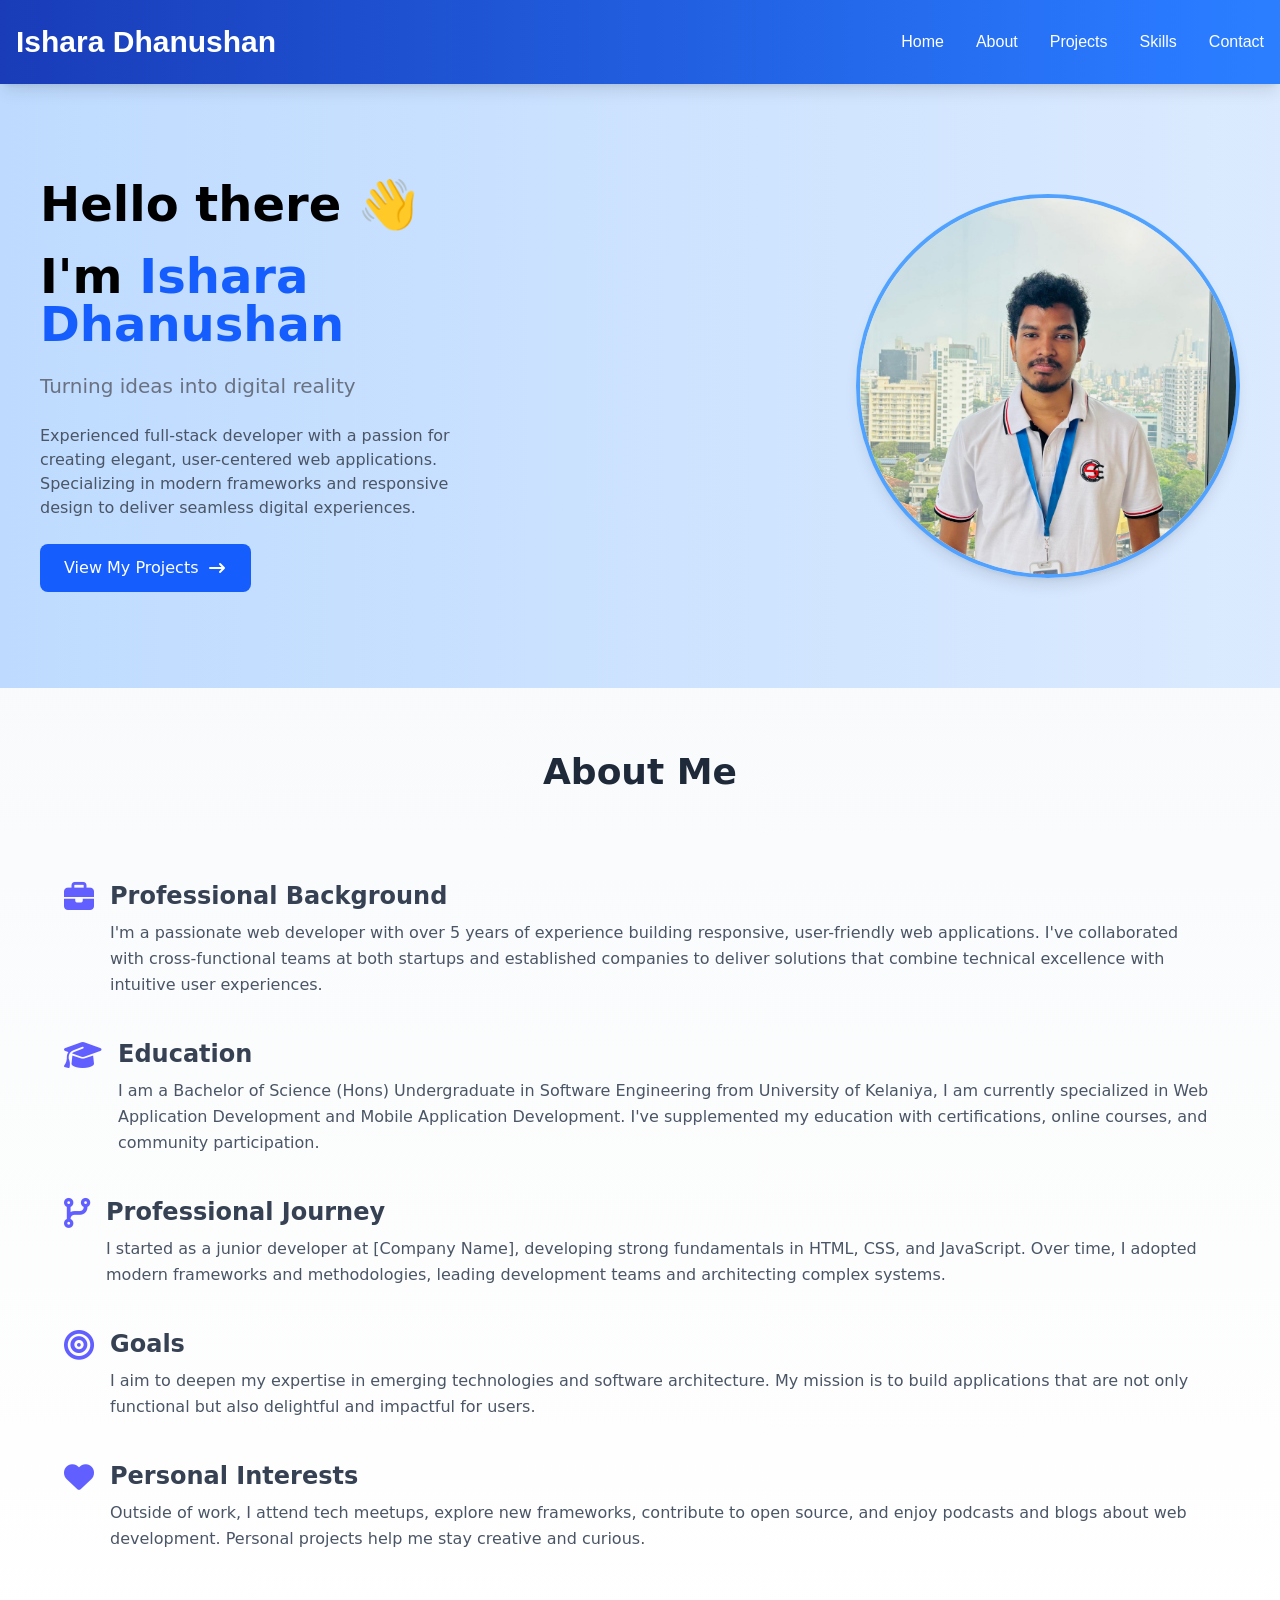
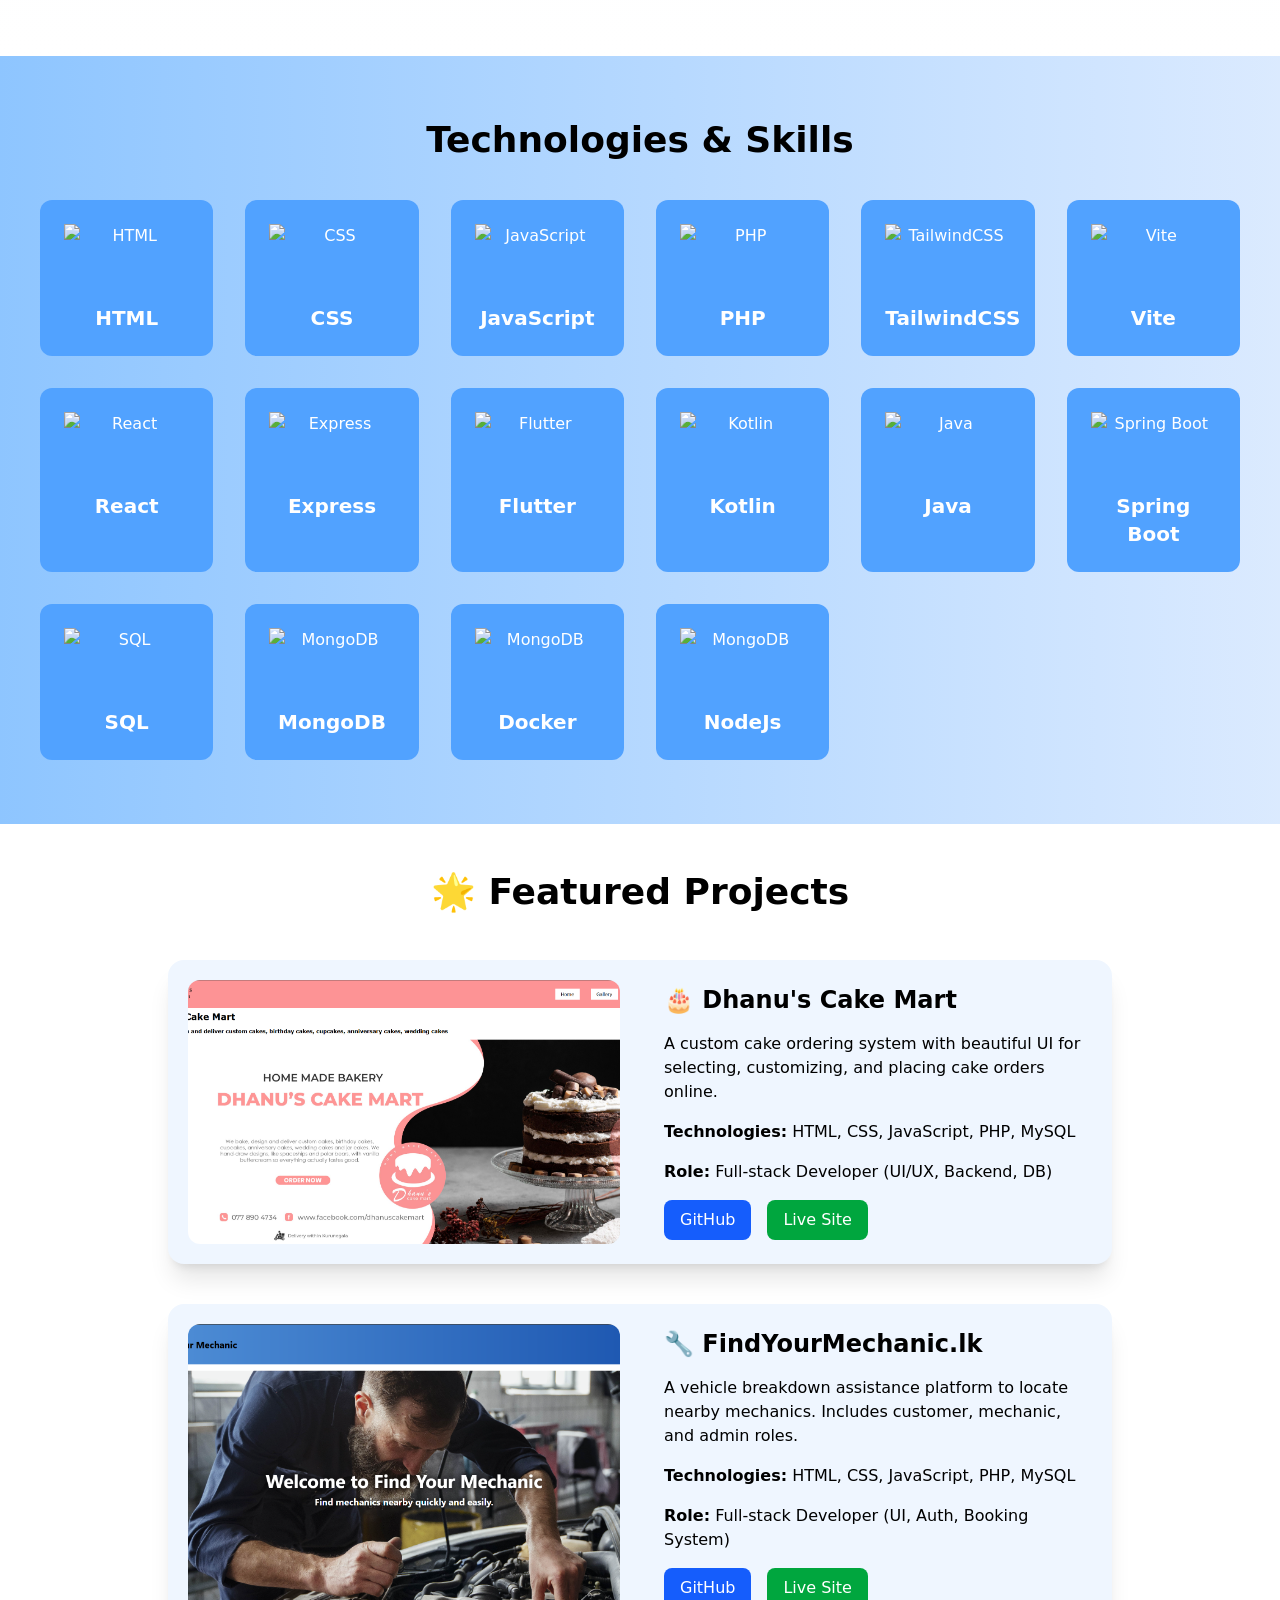
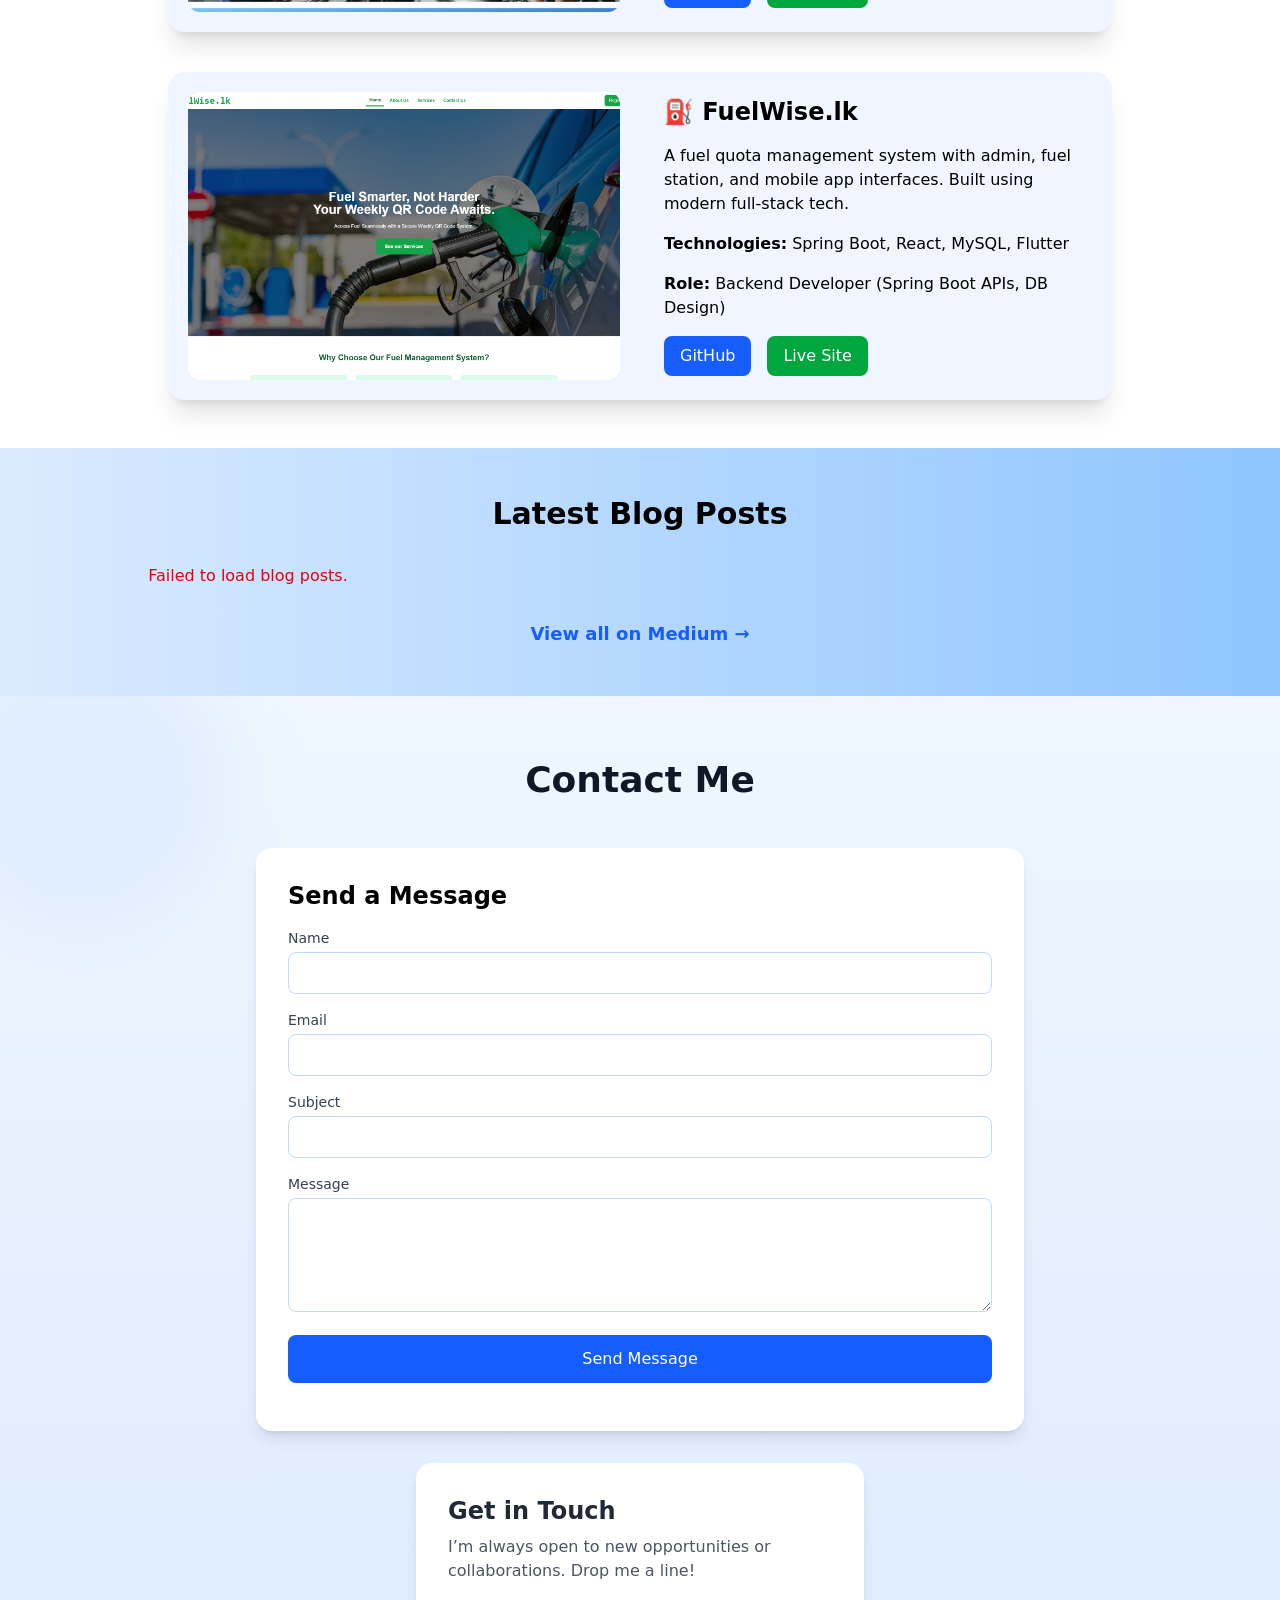
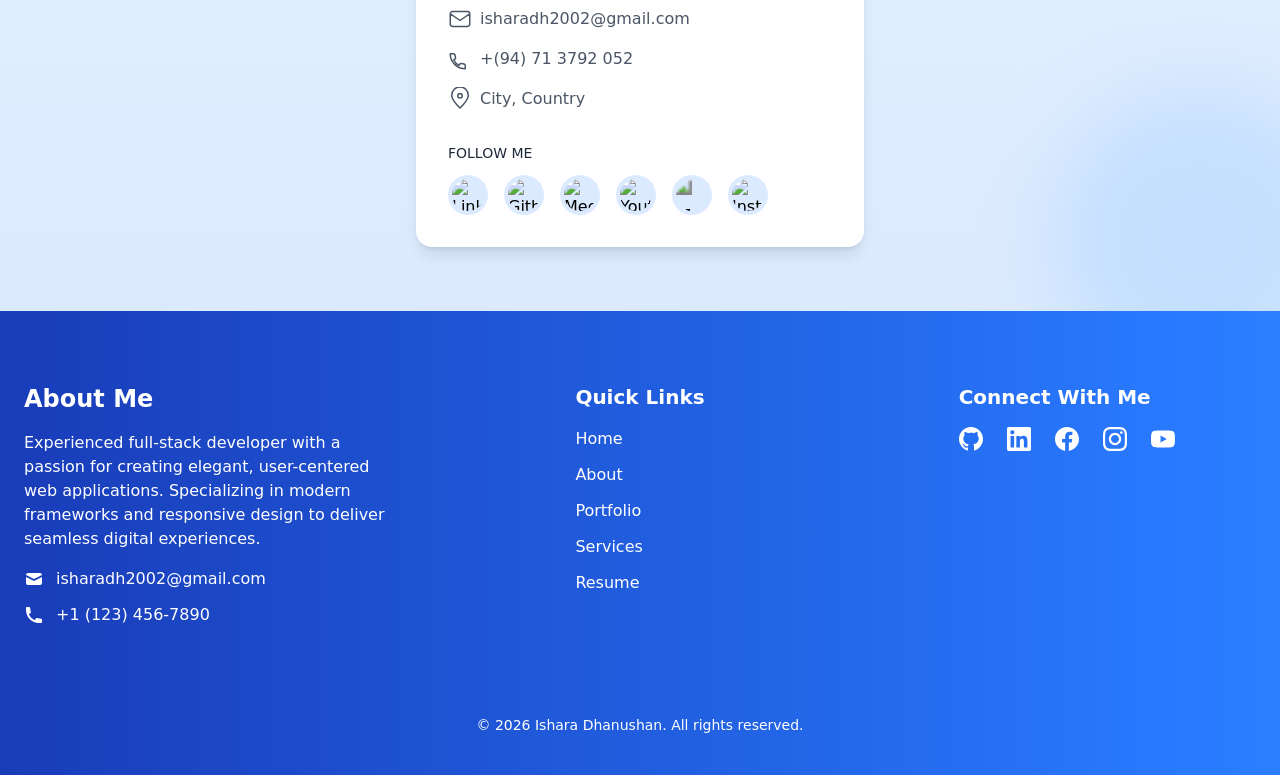
==== commit a5cf7150: "Finalizing Portfolio" ====
--- a/index.html
+++ b/index.html
@@ -15,7 +15,7 @@
     <div class="container mx-auto px-4 py-6">
         <div class="flex justify-between items-center">
             <!-- Logo/Name -->
-            <div class="text-xl font-bold">Ishara Dhanushan</div>
+            <div id="header_name" class="text-3xl font-bold">Ishara Dhanushan</div>
             <!-- Desktop menu -->
             <nav class="hidden md:flex space-x-8">
                 <a href="#home" class="hover:text-blue-300 transition-colors duration-300 font-medium">Home</a>
@@ -48,27 +48,7 @@
     </div>
 </header>
 
-<!-- JavaScript for smooth mobile menu toggle -->
-<script>
-    // Ensure the script runs after the DOM is fully loaded
-    document.addEventListener('DOMContentLoaded', function () {
-        const mobileMenuButton = document.getElementById('mobile-menu-button');
-        const mobileMenu = document.getElementById('mobile-menu');
-
-        if (mobileMenuButton && mobileMenu) {
-            mobileMenuButton.addEventListener('click', function () {
-                // Toggle the menu visibility classes
-                mobileMenu.classList.toggle('opacity-0');
-                mobileMenu.classList.toggle('-translate-y-4');
-                mobileMenu.classList.toggle('pointer-events-none');
-                mobileMenu.classList.toggle('translate-y-0');
-                mobileMenu.classList.toggle('opacity-100');
-            });
-        } else {
-            console.error('Mobile menu elements not found');
-        }
-    });
-</script>
+<script src="./scripts/header.js"></script>
 
 <!-- Hero Section -->
 <section id="home" class="bg-gradient-to-r from-blue-200 to-blue-100 text-black relative py-16 md:py-24">
@@ -124,24 +104,7 @@
         </div>
     </div>
 
-    <script>
-        // Smooth scroll for navigation links
-        document.querySelectorAll('a[href^="#"]').forEach(anchor => {
-            anchor.addEventListener('click', function (e) {
-                e.preventDefault();
-
-                const targetId = this.getAttribute('href');
-                const targetElement = document.querySelector(targetId);
-
-                if (targetElement) {
-                    window.scrollTo({
-                        top: targetElement.offsetTop,
-                        behavior: 'smooth'
-                    });
-                }
-            });
-        });
-    </script>
+    <script src="./scripts/hero_section.js"></script>
 </section>
 
 <!-- Modern About Me Section -->
@@ -455,44 +418,8 @@
     </div>
 </section>
 
-<script>
-    const mediumUsername = 'isharadh2002';
-    const feedUrl = `https://api.rss2json.com/v1/api.json?rss_url=https://medium.com/feed/@${mediumUsername}`;
-
-    fetch(feedUrl)
-        .then(response => response.json())
-        .then(data => {
-            const blogContainer = document.getElementById('blog-posts');
-            const items = data.items.slice(0, 6); // Get latest 6 posts
-
-            items.forEach(post => {
-                const imageMatch = post.description.match(/<img.*?src="(.*?)"/);
-                const thumbnail = imageMatch ? imageMatch[1] : 'https://via.placeholder.com/600x300.png?text=Medium+Post';
-
-                const card = document.createElement('div');
-                card.className = "bg-blue-50 shadow-md rounded-lg overflow-hidden transform transition duration-300 hover:scale-105 hover:bg-blue-100 flex flex-col";
-
-                card.innerHTML = `
-          <img src="${thumbnail}" alt="${post.title}" class="w-full h-48 object-cover">
-          <div class="p-4 flex flex-col flex-grow">
-            <h3 class="text-xl font-semibold mb-1">${post.title}</h3>
-            <p class="text-gray-600 text-sm mb-2">${post.pubDate.split(' ')[0]}</p>
-            <p class="text-gray-700 text-sm mb-4 flex-grow">${post.description.replace(/<[^>]*>?/gm, '').substring(0, 100)}...</p>
-            <a href="${post.link}" target="_blank" class="text-blue-600 hover:underline font-medium mt-auto">
-              Read more →
-            </a>
-          </div>
-        `;
-
-                blogContainer.appendChild(card);
-            });
-        })
-        .catch(err => {
-            console.error('Failed to fetch Medium posts:', err);
-            document.getElementById('blog-posts').innerHTML =
-                '<p class="text-red-600 text-center">Failed to load blog posts.</p>';
-        });
-</script>
+<!-- Sript to fetch blog posts and inject cards -->
+<script src="./scripts/medium_fetch.js"></script>
 
 <!-- Contact Section -->
 <section id="contact" class="relative py-16 bg-gradient-to-b from-blue-50 to-blue-100 overflow-hidden">
@@ -555,7 +482,7 @@
                             <path stroke-linecap="round" stroke-linejoin="round"
                                   d="M21.75 6.75v10.5a2.25 2.25 0 01-2.25 2.25H4.5a2.25 2.25 0 01-2.25-2.25V6.75m19.5 0A2.25 2.25 0 0019.5 4.5H4.5a2.25 2.25 0 00-2.25 2.25m19.5 0L12 13.5 2.25 6.75"/>
                         </svg>
-                        <a href="mailto:your.email@example.com" class="hover:text-blue-600 text-gray-600 pl-2">your.email@example.com</a>
+                        <a href="mailto:isharadh2002@gmail.com" class="hover:text-blue-600 text-gray-600 pl-2">isharadh2002@gmail.com</a>
                     </li>
                     <li class="flex items-center">
                         <svg xmlns="http://www.w3.org/2000/svg" class="w-6 h-6 text-gray-600" fill="none"
@@ -582,7 +509,8 @@
                         <!-- LinkedIn -->
                         <a href="https://www.linkedin.com/in/ishara-dhanushan-47839028b/" target="_blank"
                            class="p-1 bg-blue-100 rounded-full hover:bg-blue-200 transition">
-                            <img class="w-8 h-8 rounded-full" src="https://upload.wikimedia.org/wikipedia/commons/thumb/f/f8/LinkedIn_icon_circle.svg/1200px-LinkedIn_icon_circle.svg.png"
+                            <img class="w-8 h-8 rounded-full"
+                                 src="https://upload.wikimedia.org/wikipedia/commons/thumb/f/f8/LinkedIn_icon_circle.svg/1200px-LinkedIn_icon_circle.svg.png"
                                  alt="LinkedIn Logo">
                         </a>
 
@@ -596,7 +524,8 @@
                         <!-- Medium -->
                         <a href="https://medium.com/@isharadh2002" target="_blank"
                            class="p-1 bg-blue-100 rounded-full hover:bg-blue-200 transition">
-                            <img class="w-8 h-8 rounded-full" src="https://cdn4.iconfinder.com/data/icons/social-media-circle-7/512/Medium_circle-512.png"
+                            <img class="w-8 h-8 rounded-full"
+                                 src="https://cdn4.iconfinder.com/data/icons/social-media-circle-7/512/Medium_circle-512.png"
                                  alt="Medium Logo">
                         </a>
 
@@ -621,7 +550,8 @@
                         <!-- Instagram -->
                         <a href="https://www.instagram.com/ishara_dhanushan/" target="_blank"
                            class="p-1 bg-blue-100 rounded-full hover:bg-blue-200 transition">
-                            <img class="w-8 h-8 rounded-full" src="https://png.pngtree.com/png-clipart/20230401/original/pngtree-three-dimensional-instagram-icon-png-image_9015419.png"
+                            <img class="w-8 h-8 rounded-full"
+                                 src="https://png.pngtree.com/png-clipart/20230401/original/pngtree-three-dimensional-instagram-icon-png-image_9015419.png"
                                  alt="Instagram Logo">
                         </a>
                     </div>
@@ -632,45 +562,98 @@
 
     <!-- EmailJS -->
     <script src="https://cdn.jsdelivr.net/npm/@emailjs/browser@3/dist/email.min.js"></script>
+    <script src="./scripts/contact_form.js"></script>
+</section>
+
+
+<footer class="bg-gradient-to-r from-blue-800 to-blue-500 text-white">
+    <div class="max-w-7xl mx-auto px-6 py-10 flex flex-col flex-wrap">
+        <div class="flex flex-col md:flex-row justify-between space-y-8 md:space-y-0 md:space-x-12 py-8">
+            <!-- Column 1: About -->
+            <div class="flex-1">
+                <h2 class="text-2xl font-bold mb-4">About Me</h2>
+                <p class="text-white mb-4">Experienced full-stack developer with a passion for creating elegant,
+                    user-centered web applications. Specializing in modern frameworks and responsive design to deliver
+                    seamless digital experiences.</p>
+                <div class="space-y-3">
+                    <p class="flex items-center">
+                        <svg class="w-5 h-5 mr-3" fill="currentColor" viewBox="0 0 20 20">
+                            <path d="M2.003 5.884L10 9.882l7.997-3.998A2 2 0 0016 4H4a2 2 0 00-1.997 1.884z"></path>
+                            <path d="M18 8.118l-8 4-8-4V14a2 2 0 002 2h12a2 2 0 002-2V8.118z"></path>
+                        </svg>
+                        <a href="mailto:isharadh2002@gmail.com" class="hover:text-blue-900">isharadh2002@gmail.com</a>
+                    </p>
+                    <p class="flex items-center">
+                        <svg class="w-5 h-5 mr-3" fill="currentColor" viewBox="0 0 20 20">
+                            <path d="M2 3a1 1 0 011-1h2.153a1 1 0 01.986.836l.74 4.435a1 1 0 01-.54 1.06l-1.548.773a11.037 11.037 0 006.105 6.105l.774-1.548a1 1 0 011.059-.54l4.435.74a1 1 0 01.836.986V17a1 1 0 01-1 1h-2C7.82 18 2 12.18 2 5V3z"></path>
+                        </svg>
+                        <span>+1 (123) 456-7890</span>
+                    </p>
+                </div>
+            </div>
+
+            <!-- Column 2: Quick Links -->
+            <div class="flex-1 flex flex-col items-center">
+                <div>
+                    <h2 class="text-xl font-bold mb-4">Quick Links</h2>
+                    <ul class="space-y-3">
+                        <li><a href="#" class="hover:text-blue-900">Home</a></li>
+                        <li><a href="#" class="hover:text-blue-900">About</a></li>
+                        <li><a href="#" class="hover:text-blue-900">Portfolio</a></li>
+                        <li><a href="#" class="hover:text-blue-900">Services</a></li>
+                        <li><a href="#" class="hover:text-blue-900">Resume</a></li>
+                    </ul>
+                </div>
+            </div>
+
+            <!-- Column 3: Social Links -->
+            <div class="flex-1 flex flex-col items-center">
+                <div>
+                    <h2 class="text-xl font-bold mb-4">Connect With Me</h2>
+                    <div class="flex space-x-6 mb-6">
+                        <a href="https://github.com/isharadh2002" target="_blank" class="hover:text-blue-900" title="GitHub">
+                            <svg class="w-6 h-6" fill="currentColor" viewBox="0 0 24 24">
+                                <path d="M12 0c-6.626 0-12 5.373-12 12 0 5.302 3.438 9.8 8.207 11.387.599.111.793-.261.793-.577v-2.234c-3.338.726-4.033-1.416-4.033-1.416-.546-1.387-1.333-1.756-1.333-1.756-1.089-.745.083-.729.083-.729 1.205.084 1.839 1.237 1.839 1.237 1.07 1.834 2.807 1.304 3.492.997.107-.775.418-1.305.762-1.604-2.665-.305-5.467-1.334-5.467-5.931 0-1.311.469-2.381 1.236-3.221-.124-.303-.535-1.524.117-3.176 0 0 1.008-.322 3.301 1.23.957-.266 1.983-.399 3.003-.404 1.02.005 2.047.138 3.006.404 2.291-1.552 3.297-1.23 3.297-1.23.653 1.653.242 2.874.118 3.176.77.84 1.235 1.911 1.235 3.221 0 4.609-2.807 5.624-5.479 5.921.43.372.823 1.102.823 2.222v3.293c0 .319.192.694.801.576 4.765-1.589 8.199-6.086 8.199-11.386 0-6.627-5.373-12-12-12z"></path>
+                            </svg>
+                        </a>
+                        <a href="https://www.linkedin.com/in/ishara-dhanushan-47839028b/" target="_blank" class="hover:text-blue-900" title="LinkedIn">
+                            <svg class="w-6 h-6" fill="currentColor" viewBox="0 0 24 24">
+                                <path d="M20.447 20.452h-3.554v-5.569c0-1.328-.027-3.037-1.852-3.037-1.853 0-2.136 1.445-2.136 2.939v5.667H9.351V9h3.414v1.561h.046c.477-.9 1.637-1.85 3.37-1.85 3.601 0 4.267 2.37 4.267 5.455v6.286zM5.337 7.433c-1.144 0-2.063-.926-2.063-2.065 0-1.138.92-2.063 2.063-2.063 1.14 0 2.064.925 2.064 2.063 0 1.139-.925 2.065-2.064 2.065zm1.782 13.019H3.555V9h3.564v11.452zM22.225 0H1.771C.792 0 0 .774 0 1.729v20.542C0 23.227.792 24 1.771 24h20.451C23.2 24 24 23.227 24 22.271V1.729C24 .774 23.2 0 22.222 0h.003z"></path>
+                            </svg>
+                        </a>
+                        <a href="https://www.facebook.com/ishara.dhanushan" target="_blank" class="hover:text-blue-900" title="Facebook">
+                            <svg class="w-6 h-6" fill="currentColor" viewBox="0 0 24 24">
+                                <path d="M24 12.073c0-6.627-5.373-12-12-12s-12 5.373-12 12c0 5.99 4.388 10.954 10.125 11.854v-8.385H7.078v-3.47h3.047V9.43c0-3.007 1.792-4.669 4.533-4.669 1.312 0 2.686.235 2.686.235v2.953H15.83c-1.491 0-1.956.925-1.956 1.874v2.25h3.328l-.532 3.47h-2.796v8.385C19.612 23.027 24 18.062 24 12.073z"/>
+                            </svg>
+                        </a>
+                        <a href="https://www.instagram.com/ishara_dhanushan" target="_blank" class="hover:text-blue-900" title="Instagram">
+                            <svg class="w-6 h-6" fill="currentColor" viewBox="0 0 24 24">
+                                <path d="M12 2.163c3.204 0 3.584.012 4.85.07 3.252.148 4.771 1.691 4.919 4.919.058 1.265.069 1.645.069 4.849 0 3.205-.012 3.584-.069 4.849-.149 3.225-1.664 4.771-4.919 4.919-1.266.058-1.644.07-4.85.07-3.204 0-3.584-.012-4.849-.07-3.26-.149-4.771-1.699-4.919-4.92-.058-1.265-.07-1.644-.07-4.849 0-3.204.013-3.583.07-4.849.149-3.227 1.664-4.771 4.919-4.919 1.266-.057 1.645-.069 4.849-.069zm0-2.163c-3.259 0-3.667.014-4.947.072-4.358.2-6.78 2.618-6.98 6.98-.059 1.281-.073 1.689-.073 4.948 0 3.259.014 3.668.072 4.948.2 4.358 2.618 6.78 6.98 6.98 1.281.058 1.689.072 4.948.072 3.259 0 3.668-.014 4.948-.072 4.354-.2 6.782-2.618 6.979-6.98.059-1.28.073-1.689.073-4.948 0-3.259-.014-3.667-.072-4.947-.196-4.354-2.617-6.78-6.979-6.98-1.281-.059-1.69-.073-4.949-.073zm0 5.838c-3.403 0-6.162 2.759-6.162 6.162s2.759 6.163 6.162 6.163 6.162-2.759 6.162-6.163c0-3.403-2.759-6.162-6.162-6.162zm0 10.162c-2.209 0-4-1.79-4-4 0-2.209 1.791-4 4-4s4 1.791 4 4c0 2.21-1.791 4-4 4zm6.406-11.845c-.796 0-1.441.645-1.441 1.44s.645 1.44 1.441 1.44c.795 0 1.439-.645 1.439-1.44s-.644-1.44-1.439-1.44z"/>
+                            </svg>
+                        </a>
+                        <a href="https://www.youtube.com/@isharadhanushan2002" target="_blank" class="hover:text-blue-900" title="YouTube">
+                            <svg class="w-6 h-6" fill="currentColor" viewBox="0 0 24 24">
+                                <path d="M23.498 6.186a3.016 3.016 0 0 0-2.122-2.136C19.505 3.545 12 3.545 12 3.545s-7.505 0-9.377.505A3.017 3.017 0 0 0 .502 6.186C0 8.07 0 12 0 12s0 3.93.502 5.814a3.016 3.016 0 0 0 2.122 2.136c1.871.505 9.376.505 9.376.505s7.505 0 9.377-.505a3.015 3.015 0 0 0 2.122-2.136C24 15.93 24 12 24 12s0-3.93-.502-5.814zM9.545 15.568V8.432L15.818 12l-6.273 3.568z"/>
+                            </svg>
+                        </a>
+                    </div>
+                </div>
+            </div>
+        </div>
+
+        <!-- Bottom Bar -->
+        <div class="mt-8 pt-6 flex flex-col md:flex-row justify-center items-center">
+            <p class="text-sm text-white">
+                © <span id="current-year"></span> Ishara Dhanushan. All rights reserved.
+            </p>
+        </div>
+    </div>
+
     <script>
-        // Initialize EmailJS with your user ID
-        emailjs.init("06DEggSSJib73FOQM");
-
-        document.getElementById('contactForm').addEventListener('submit', function (e) {
-            e.preventDefault();
-            const btnText = document.getElementById('buttonText');
-            const loading = document.getElementById('loadingIcon');
-            const status = document.getElementById('formStatus');
-            const btn = this.querySelector('button');
-
-            btnText.textContent = 'Sending…';
-            loading.classList.remove('hidden');
-            btn.disabled = true;
-            status.classList.add('hidden');
-
-            console.log("Submitting form...");
-
-            emailjs.sendForm('service_wosr5qd', 'template_2keggsm', this)
-                .then((res) => {
-                    console.log('SUCCESS!', res.status, res.text);
-                    status.textContent = 'Your message has been sent!';
-                    status.className = 'text-center text-sm mt-2 text-green-600';
-                    this.reset();
-                }, (err) => {
-                    console.error('EmailJS error:', err);
-                    status.textContent = 'Oops! Something went wrong. Please try again.';
-                    status.className = 'text-center text-sm mt-2 text-red-600';
-                })
-                .finally(() => {
-                    btnText.textContent = 'Send Message';
-                    loading.classList.add('hidden');
-                    btn.disabled = false;
-                    status.classList.remove('hidden');
-                });
-        });
+        // Set the current year for copyright
+        document.getElementById('current-year').textContent = new Date().getFullYear();
     </script>
-</section>
-
+</footer>
 
 </body>
 </html>
--- a/css/output.css
+++ b/css/output.css
@@ -8,7 +8,6 @@
     --font-mono: ui-monospace, SFMono-Regular, Menlo, Monaco, Consolas, "Liberation Mono",
       "Courier New", monospace;
     --color-red-600: oklch(57.7% 0.245 27.325);
-    --color-green-500: oklch(72.3% 0.219 149.579);
     --color-green-600: oklch(62.7% 0.194 149.214);
     --color-green-700: oklch(52.7% 0.154 150.069);
     --color-blue-50: oklch(97% 0.014 254.604);
@@ -22,9 +21,8 @@
     --color-blue-800: oklch(42.4% 0.199 265.638);
     --color-blue-900: oklch(37.9% 0.146 265.522);
     --color-indigo-500: oklch(58.5% 0.233 277.117);
-    --color-pink-500: oklch(65.6% 0.241 354.308);
-    --color-pink-600: oklch(59.2% 0.249 0.584);
     --color-gray-50: oklch(98.5% 0.002 247.839);
+    --color-gray-400: oklch(70.7% 0.022 261.325);
     --color-gray-500: oklch(55.1% 0.027 264.364);
     --color-gray-600: oklch(44.6% 0.03 256.802);
     --color-gray-700: oklch(37.3% 0.034 259.733);
@@ -35,7 +33,6 @@
     --spacing: 0.25rem;
     --container-md: 28rem;
     --container-3xl: 48rem;
-    --container-4xl: 56rem;
     --container-5xl: 64rem;
     --container-6xl: 72rem;
     --container-7xl: 80rem;
@@ -53,19 +50,20 @@
     --text-4xl--line-height: calc(2.5 / 2.25);
     --text-5xl: 3rem;
     --text-5xl--line-height: 1;
+    --font-weight-light: 300;
     --font-weight-medium: 500;
     --font-weight-semibold: 600;
     --font-weight-bold: 700;
     --font-weight-extrabold: 800;
-    --tracking-wider: 0.05em;
     --leading-relaxed: 1.625;
-    --radius-md: 0.375rem;
     --radius-lg: 0.5rem;
     --radius-xl: 0.75rem;
     --radius-2xl: 1rem;
     --radius-3xl: 1.5rem;
     --radius-4xl: 2rem;
     --animate-spin: spin 1s linear infinite;
+    --animate-ping: ping 1s cubic-bezier(0, 0, 0.2, 1) infinite;
+    --animate-pulse: pulse 2s cubic-bezier(0.4, 0, 0.6, 1) infinite;
     --blur-2xl: 40px;
     --default-transition-duration: 150ms;
     --default-transition-timing-function: cubic-bezier(0.4, 0, 0.2, 1);
@@ -234,26 +232,44 @@
   .inset-0 {
     inset: calc(var(--spacing) * 0);
   }
+  .-top-10 {
+    top: calc(var(--spacing) * -10);
+  }
   .-top-16 {
     top: calc(var(--spacing) * -16);
   }
   .top-0 {
     top: calc(var(--spacing) * 0);
   }
+  .top-40 {
+    top: calc(var(--spacing) * 40);
+  }
   .top-full {
     top: 100%;
   }
   .-right-16 {
     right: calc(var(--spacing) * -16);
   }
+  .right-20 {
+    right: calc(var(--spacing) * 20);
+  }
   .-bottom-16 {
     bottom: calc(var(--spacing) * -16);
   }
+  .bottom-20 {
+    bottom: calc(var(--spacing) * 20);
+  }
+  .-left-10 {
+    left: calc(var(--spacing) * -10);
+  }
   .-left-16 {
     left: calc(var(--spacing) * -16);
   }
   .left-0 {
     left: calc(var(--spacing) * 0);
+  }
+  .left-1\/3 {
+    left: calc(1/3 * 100%);
   }
   .z-0 {
     z-index: 0;
@@ -288,15 +304,24 @@
   .mt-2 {
     margin-top: calc(var(--spacing) * 2);
   }
-  .mt-5 {
-    margin-top: calc(var(--spacing) * 5);
+  .mt-4 {
+    margin-top: calc(var(--spacing) * 4);
+  }
+  .mt-6 {
+    margin-top: calc(var(--spacing) * 6);
   }
   .mt-8 {
     margin-top: calc(var(--spacing) * 8);
   }
+  .mt-12 {
+    margin-top: calc(var(--spacing) * 12);
+  }
   .mt-auto {
     margin-top: auto;
   }
+  .mr-2 {
+    margin-right: calc(var(--spacing) * 2);
+  }
   .mr-3 {
     margin-right: calc(var(--spacing) * 3);
   }
@@ -339,8 +364,11 @@
   .hidden {
     display: none;
   }
-  .table {
-    display: table;
+  .inline-block {
+    display: inline-block;
+  }
+  .h-4 {
+    height: calc(var(--spacing) * 4);
   }
   .h-5 {
     height: calc(var(--spacing) * 5);
@@ -357,6 +385,12 @@
   .h-16 {
     height: calc(var(--spacing) * 16);
   }
+  .h-24 {
+    height: calc(var(--spacing) * 24);
+  }
+  .h-32 {
+    height: calc(var(--spacing) * 32);
+  }
   .h-48 {
     height: calc(var(--spacing) * 48);
   }
@@ -372,6 +406,15 @@
   .h-full {
     height: 100%;
   }
+  .h-px {
+    height: 1px;
+  }
+  .w-1\/4 {
+    width: calc(1/4 * 100%);
+  }
+  .w-4 {
+    width: calc(var(--spacing) * 4);
+  }
   .w-5 {
     width: calc(var(--spacing) * 5);
   }
@@ -384,6 +427,15 @@
   .w-8 {
     width: calc(var(--spacing) * 8);
   }
+  .w-16 {
+    width: calc(var(--spacing) * 16);
+  }
+  .w-24 {
+    width: calc(var(--spacing) * 24);
+  }
+  .w-32 {
+    width: calc(var(--spacing) * 32);
+  }
   .w-72 {
     width: calc(var(--spacing) * 72);
   }
@@ -408,11 +460,11 @@
   .max-w-md {
     max-width: var(--container-md);
   }
+  .flex-1 {
+    flex: 1;
+  }
   .flex-grow {
     flex-grow: 1;
-  }
-  .border-collapse {
-    border-collapse: collapse;
   }
   .-translate-y-4 {
     --tw-translate-y: calc(var(--spacing) * -4);
@@ -434,48 +486,6 @@
     --tw-scale-z: 150%;
     scale: var(--tw-scale-x) var(--tw-scale-y);
   }
-  .scale-200 {
-    --tw-scale-x: 200%;
-    --tw-scale-y: 200%;
-    --tw-scale-z: 200%;
-    scale: var(--tw-scale-x) var(--tw-scale-y);
-  }
-  .scale-220 {
-    --tw-scale-x: 220%;
-    --tw-scale-y: 220%;
-    --tw-scale-z: 220%;
-    scale: var(--tw-scale-x) var(--tw-scale-y);
-  }
-  .scale-230 {
-    --tw-scale-x: 230%;
-    --tw-scale-y: 230%;
-    --tw-scale-z: 230%;
-    scale: var(--tw-scale-x) var(--tw-scale-y);
-  }
-  .scale-250 {
-    --tw-scale-x: 250%;
-    --tw-scale-y: 250%;
-    --tw-scale-z: 250%;
-    scale: var(--tw-scale-x) var(--tw-scale-y);
-  }
-  .scale-260 {
-    --tw-scale-x: 260%;
-    --tw-scale-y: 260%;
-    --tw-scale-z: 260%;
-    scale: var(--tw-scale-x) var(--tw-scale-y);
-  }
-  .scale-270 {
-    --tw-scale-x: 270%;
-    --tw-scale-y: 270%;
-    --tw-scale-z: 270%;
-    scale: var(--tw-scale-x) var(--tw-scale-y);
-  }
-  .scale-280 {
-    --tw-scale-x: 280%;
-    --tw-scale-y: 280%;
-    --tw-scale-z: 280%;
-    scale: var(--tw-scale-x) var(--tw-scale-y);
-  }
   .scale-290 {
     --tw-scale-x: 290%;
     --tw-scale-y: 290%;
@@ -485,11 +495,20 @@
   .transform {
     transform: var(--tw-rotate-x) var(--tw-rotate-y) var(--tw-rotate-z) var(--tw-skew-x) var(--tw-skew-y);
   }
+  .animate-ping {
+    animation: var(--animate-ping);
+  }
+  .animate-pulse {
+    animation: var(--animate-pulse);
+  }
   .animate-spin {
     animation: var(--animate-spin);
   }
-  .resize {
-    resize: both;
+  .list-inside {
+    list-style-position: inside;
+  }
+  .list-disc {
+    list-style-type: disc;
   }
   .grid-cols-1 {
     grid-template-columns: repeat(1, minmax(0, 1fr));
@@ -532,6 +551,13 @@
   }
   .gap-12 {
     gap: calc(var(--spacing) * 12);
+  }
+  .space-y-2 {
+    :where(& > :not(:last-child)) {
+      --tw-space-y-reverse: 0;
+      margin-block-start: calc(calc(var(--spacing) * 2) * var(--tw-space-y-reverse));
+      margin-block-end: calc(calc(var(--spacing) * 2) * calc(1 - var(--tw-space-y-reverse)));
+    }
   }
   .space-y-3 {
     :where(& > :not(:last-child)) {
@@ -554,6 +580,13 @@
       margin-block-end: calc(calc(var(--spacing) * 6) * calc(1 - var(--tw-space-y-reverse)));
     }
   }
+  .space-y-8 {
+    :where(& > :not(:last-child)) {
+      --tw-space-y-reverse: 0;
+      margin-block-start: calc(calc(var(--spacing) * 8) * var(--tw-space-y-reverse));
+      margin-block-end: calc(calc(var(--spacing) * 8) * calc(1 - var(--tw-space-y-reverse)));
+    }
+  }
   .space-x-4 {
     :where(& > :not(:last-child)) {
       --tw-space-x-reverse: 0;
@@ -561,6 +594,13 @@
       margin-inline-end: calc(calc(var(--spacing) * 4) * calc(1 - var(--tw-space-x-reverse)));
     }
   }
+  .space-x-6 {
+    :where(& > :not(:last-child)) {
+      --tw-space-x-reverse: 0;
+      margin-inline-start: calc(calc(var(--spacing) * 6) * var(--tw-space-x-reverse));
+      margin-inline-end: calc(calc(var(--spacing) * 6) * calc(1 - var(--tw-space-x-reverse)));
+    }
+  }
   .space-x-8 {
     :where(& > :not(:last-child)) {
       --tw-space-x-reverse: 0;
@@ -571,9 +611,6 @@
   .overflow-hidden {
     overflow: hidden;
   }
-  .rounded {
-    border-radius: 0.25rem;
-  }
   .rounded-2xl {
     border-radius: var(--radius-2xl);
   }
@@ -592,9 +629,13 @@
   .rounded-xl {
     border-radius: var(--radius-xl);
   }
-  .rounded-b-full {
-    border-bottom-right-radius: calc(infinity * 1px);
-    border-bottom-left-radius: calc(infinity * 1px);
+  .rounded-l {
+    border-top-left-radius: 0.25rem;
+    border-bottom-left-radius: 0.25rem;
+  }
+  .rounded-r {
+    border-top-right-radius: 0.25rem;
+    border-bottom-right-radius: 0.25rem;
   }
   .border {
     border-style: var(--tw-border-style);
@@ -604,12 +645,22 @@
     border-style: var(--tw-border-style);
     border-width: 4px;
   }
+  .border-t {
+    border-top-style: var(--tw-border-style);
+    border-top-width: 1px;
+  }
   .border-blue-200 {
     border-color: var(--color-blue-200);
   }
   .border-blue-400 {
     border-color: var(--color-blue-400);
   }
+  .border-gray-700 {
+    border-color: var(--color-gray-700);
+  }
+  .border-white {
+    border-color: var(--color-white);
+  }
   .bg-blue-50 {
     background-color: var(--color-blue-50);
   }
@@ -628,8 +679,11 @@
   .bg-blue-600 {
     background-color: var(--color-blue-600);
   }
-  .bg-gray-800 {
-    background-color: var(--color-gray-800);
+  .bg-blue-900 {
+    background-color: var(--color-blue-900);
+  }
+  .bg-gray-900 {
+    background-color: var(--color-gray-900);
   }
   .bg-green-600 {
     background-color: var(--color-green-600);
@@ -661,6 +715,10 @@
     --tw-gradient-from: var(--color-blue-300);
     --tw-gradient-stops: var(--tw-gradient-via-stops, var(--tw-gradient-position), var(--tw-gradient-from) var(--tw-gradient-from-position), var(--tw-gradient-to) var(--tw-gradient-to-position));
   }
+  .from-blue-500 {
+    --tw-gradient-from: var(--color-blue-500);
+    --tw-gradient-stops: var(--tw-gradient-via-stops, var(--tw-gradient-position), var(--tw-gradient-from) var(--tw-gradient-from-position), var(--tw-gradient-to) var(--tw-gradient-to-position));
+  }
   .from-blue-800 {
     --tw-gradient-from: var(--color-blue-800);
     --tw-gradient-stops: var(--tw-gradient-via-stops, var(--tw-gradient-position), var(--tw-gradient-from) var(--tw-gradient-from-position), var(--tw-gradient-to) var(--tw-gradient-to-position));
@@ -669,6 +727,15 @@
     --tw-gradient-from: var(--color-gray-50);
     --tw-gradient-stops: var(--tw-gradient-via-stops, var(--tw-gradient-position), var(--tw-gradient-from) var(--tw-gradient-from-position), var(--tw-gradient-to) var(--tw-gradient-to-position));
   }
+  .from-transparent {
+    --tw-gradient-from: transparent;
+    --tw-gradient-stops: var(--tw-gradient-via-stops, var(--tw-gradient-position), var(--tw-gradient-from) var(--tw-gradient-from-position), var(--tw-gradient-to) var(--tw-gradient-to-position));
+  }
+  .via-white {
+    --tw-gradient-via: var(--color-white);
+    --tw-gradient-via-stops: var(--tw-gradient-position), var(--tw-gradient-from) var(--tw-gradient-from-position), var(--tw-gradient-via) var(--tw-gradient-via-position), var(--tw-gradient-to) var(--tw-gradient-to-position);
+    --tw-gradient-stops: var(--tw-gradient-via-stops);
+  }
   .to-blue-100 {
     --tw-gradient-to: var(--color-blue-100);
     --tw-gradient-stops: var(--tw-gradient-via-stops, var(--tw-gradient-position), var(--tw-gradient-from) var(--tw-gradient-from-position), var(--tw-gradient-to) var(--tw-gradient-to-position));
@@ -681,6 +748,14 @@
     --tw-gradient-to: var(--color-blue-500);
     --tw-gradient-stops: var(--tw-gradient-via-stops, var(--tw-gradient-position), var(--tw-gradient-from) var(--tw-gradient-from-position), var(--tw-gradient-to) var(--tw-gradient-to-position));
   }
+  .to-blue-600 {
+    --tw-gradient-to: var(--color-blue-600);
+    --tw-gradient-stops: var(--tw-gradient-via-stops, var(--tw-gradient-position), var(--tw-gradient-from) var(--tw-gradient-from-position), var(--tw-gradient-to) var(--tw-gradient-to-position));
+  }
+  .to-transparent {
+    --tw-gradient-to: transparent;
+    --tw-gradient-stops: var(--tw-gradient-via-stops, var(--tw-gradient-position), var(--tw-gradient-from) var(--tw-gradient-from-position), var(--tw-gradient-to) var(--tw-gradient-to-position));
+  }
   .to-white {
     --tw-gradient-to: var(--color-white);
     --tw-gradient-stops: var(--tw-gradient-via-stops, var(--tw-gradient-position), var(--tw-gradient-from) var(--tw-gradient-from-position), var(--tw-gradient-to) var(--tw-gradient-to-position));
@@ -694,9 +769,6 @@
   .p-1 {
     padding: calc(var(--spacing) * 1);
   }
-  .p-2 {
-    padding: calc(var(--spacing) * 2);
-  }
   .p-4 {
     padding: calc(var(--spacing) * 4);
   }
@@ -730,23 +802,23 @@
   .py-6 {
     padding-block: calc(var(--spacing) * 6);
   }
+  .py-8 {
+    padding-block: calc(var(--spacing) * 8);
+  }
+  .py-10 {
+    padding-block: calc(var(--spacing) * 10);
+  }
   .py-12 {
     padding-block: calc(var(--spacing) * 12);
   }
   .py-16 {
     padding-block: calc(var(--spacing) * 16);
   }
-  .pl-1 {
-    padding-left: calc(var(--spacing) * 1);
+  .pt-6 {
+    padding-top: calc(var(--spacing) * 6);
   }
   .pl-2 {
     padding-left: calc(var(--spacing) * 2);
-  }
-  .pl-5 {
-    padding-left: calc(var(--spacing) * 5);
-  }
-  .pl-10 {
-    padding-left: calc(var(--spacing) * 10);
   }
   .text-center {
     text-align: center;
@@ -787,6 +859,10 @@
     --tw-font-weight: var(--font-weight-extrabold);
     font-weight: var(--font-weight-extrabold);
   }
+  .font-light {
+    --tw-font-weight: var(--font-weight-light);
+    font-weight: var(--font-weight-light);
+  }
   .font-medium {
     --tw-font-weight: var(--font-weight-medium);
     font-weight: var(--font-weight-medium);
@@ -798,14 +874,11 @@
   .text-black {
     color: var(--color-black);
   }
-  .text-blue-500 {
-    color: var(--color-blue-500);
-  }
   .text-blue-600 {
     color: var(--color-blue-600);
   }
-  .text-blue-700 {
-    color: var(--color-blue-700);
+  .text-gray-400 {
+    color: var(--color-gray-400);
   }
   .text-gray-500 {
     color: var(--color-gray-500);
@@ -822,24 +895,12 @@
   .text-gray-900 {
     color: var(--color-gray-900);
   }
-  .text-green-500 {
-    color: var(--color-green-500);
-  }
   .text-green-600 {
     color: var(--color-green-600);
   }
-  .text-green-700 {
-    color: var(--color-green-700);
-  }
   .text-indigo-500 {
     color: var(--color-indigo-500);
   }
-  .text-pink-500 {
-    color: var(--color-pink-500);
-  }
-  .text-pink-600 {
-    color: var(--color-pink-600);
-  }
   .text-red-600 {
     color: var(--color-red-600);
   }
@@ -849,12 +910,12 @@
   .uppercase {
     text-transform: uppercase;
   }
-  .underline {
-    text-decoration-line: underline;
-  }
   .opacity-0 {
     opacity: 0%;
   }
+  .opacity-10 {
+    opacity: 10%;
+  }
   .opacity-20 {
     opacity: 20%;
   }
@@ -863,6 +924,9 @@
   }
   .opacity-30 {
     opacity: 30%;
+  }
+  .opacity-50 {
+    opacity: 50%;
   }
   .opacity-75 {
     opacity: 75%;
@@ -881,10 +945,6 @@
   .shadow-xl {
     --tw-shadow: 0 20px 25px -5px var(--tw-shadow-color, rgb(0 0 0 / 0.1)), 0 8px 10px -6px var(--tw-shadow-color, rgb(0 0 0 / 0.1));
     box-shadow: var(--tw-inset-shadow), var(--tw-inset-ring-shadow), var(--tw-ring-offset-shadow), var(--tw-ring-shadow), var(--tw-shadow);
-  }
-  .outline {
-    outline-style: var(--tw-outline-style);
-    outline-width: 1px;
   }
   .blur-2xl {
     --tw-blur: blur(var(--blur-2xl));
@@ -908,11 +968,20 @@
     transition-timing-function: var(--tw-ease, var(--default-transition-timing-function));
     transition-duration: var(--tw-duration, var(--default-transition-duration));
   }
+  .transition-opacity {
+    transition-property: opacity;
+    transition-timing-function: var(--tw-ease, var(--default-transition-timing-function));
+    transition-duration: var(--tw-duration, var(--default-transition-duration));
+  }
   .transition-transform {
     transition-property: transform, translate, scale, rotate;
     transition-timing-function: var(--tw-ease, var(--default-transition-timing-function));
     transition-duration: var(--tw-duration, var(--default-transition-duration));
   }
+  .duration-200 {
+    --tw-duration: 200ms;
+    transition-duration: 200ms;
+  }
   .duration-300 {
     --tw-duration: 300ms;
     transition-duration: 300ms;
@@ -920,6 +989,44 @@
   .duration-500 {
     --tw-duration: 500ms;
     transition-duration: 500ms;
+  }
+  .group-hover\:translate-x-1 {
+    &:is(:where(.group):hover *) {
+      @media (hover: hover) {
+        --tw-translate-x: calc(var(--spacing) * 1);
+        translate: var(--tw-translate-x) var(--tw-translate-y);
+      }
+    }
+  }
+  .group-hover\:text-blue-900 {
+    &:is(:where(.group):hover *) {
+      @media (hover: hover) {
+        color: var(--color-blue-900);
+      }
+    }
+  }
+  .group-hover\:opacity-100 {
+    &:is(:where(.group):hover *) {
+      @media (hover: hover) {
+        opacity: 100%;
+      }
+    }
+  }
+  .group-hover\:shadow-lg {
+    &:is(:where(.group):hover *) {
+      @media (hover: hover) {
+        --tw-shadow: 0 10px 15px -3px var(--tw-shadow-color, rgb(0 0 0 / 0.1)), 0 4px 6px -4px var(--tw-shadow-color, rgb(0 0 0 / 0.1));
+        box-shadow: var(--tw-inset-shadow), var(--tw-inset-ring-shadow), var(--tw-ring-offset-shadow), var(--tw-ring-shadow), var(--tw-shadow);
+      }
+    }
+  }
+  .hover\:translate-x-2 {
+    &:hover {
+      @media (hover: hover) {
+        --tw-translate-x: calc(var(--spacing) * 2);
+        translate: var(--tw-translate-x) var(--tw-translate-y);
+      }
+    }
   }
   .hover\:scale-105 {
     &:hover {
@@ -931,6 +1038,16 @@
       }
     }
   }
+  .hover\:scale-125 {
+    &:hover {
+      @media (hover: hover) {
+        --tw-scale-x: 125%;
+        --tw-scale-y: 125%;
+        --tw-scale-z: 125%;
+        scale: var(--tw-scale-x) var(--tw-scale-y);
+      }
+    }
+  }
   .hover\:scale-\[1\.01\] {
     &:hover {
       @media (hover: hover) {
@@ -966,6 +1083,13 @@
       }
     }
   }
+  .hover\:bg-blue-800 {
+    &:hover {
+      @media (hover: hover) {
+        background-color: var(--color-blue-800);
+      }
+    }
+  }
   .hover\:bg-green-700 {
     &:hover {
       @media (hover: hover) {
@@ -980,10 +1104,10 @@
       }
     }
   }
-  .hover\:text-blue-500 {
+  .hover\:text-blue-400 {
     &:hover {
       @media (hover: hover) {
-        color: var(--color-blue-500);
+        color: var(--color-blue-400);
       }
     }
   }
@@ -994,17 +1118,17 @@
       }
     }
   }
-  .hover\:text-blue-800 {
+  .hover\:text-blue-900 {
     &:hover {
       @media (hover: hover) {
-        color: var(--color-blue-800);
-      }
-    }
-  }
-  .hover\:text-gray-600 {
+        color: var(--color-blue-900);
+      }
+    }
+  }
+  .hover\:text-white {
     &:hover {
       @media (hover: hover) {
-        color: var(--color-gray-600);
+        color: var(--color-white);
       }
     }
   }
@@ -1031,6 +1155,11 @@
       --tw-ring-color: var(--color-blue-400);
     }
   }
+  .focus\:ring-blue-500 {
+    &:focus {
+      --tw-ring-color: var(--color-blue-500);
+    }
+  }
   .focus\:outline-none {
     &:focus {
       --tw-outline-style: none;
@@ -1042,6 +1171,16 @@
       grid-template-columns: repeat(3, minmax(0, 1fr));
     }
   }
+  .sm\:px-6 {
+    @media (width >= 40rem) {
+      padding-inline: calc(var(--spacing) * 6);
+    }
+  }
+  .md\:mt-0 {
+    @media (width >= 48rem) {
+      margin-top: calc(var(--spacing) * 0);
+    }
+  }
   .md\:flex {
     @media (width >= 48rem) {
       display: flex;
@@ -1067,19 +1206,57 @@
       grid-template-columns: repeat(2, minmax(0, 1fr));
     }
   }
+  .md\:grid-cols-3 {
+    @media (width >= 48rem) {
+      grid-template-columns: repeat(3, minmax(0, 1fr));
+    }
+  }
   .md\:grid-cols-4 {
     @media (width >= 48rem) {
       grid-template-columns: repeat(4, minmax(0, 1fr));
     }
   }
+  .md\:flex-row {
+    @media (width >= 48rem) {
+      flex-direction: row;
+    }
+  }
   .md\:justify-end {
     @media (width >= 48rem) {
       justify-content: flex-end;
     }
   }
+  .md\:space-y-0 {
+    @media (width >= 48rem) {
+      :where(& > :not(:last-child)) {
+        --tw-space-y-reverse: 0;
+        margin-block-start: calc(calc(var(--spacing) * 0) * var(--tw-space-y-reverse));
+        margin-block-end: calc(calc(var(--spacing) * 0) * calc(1 - var(--tw-space-y-reverse)));
+      }
+    }
+  }
+  .md\:space-x-12 {
+    @media (width >= 48rem) {
+      :where(& > :not(:last-child)) {
+        --tw-space-x-reverse: 0;
+        margin-inline-start: calc(calc(var(--spacing) * 12) * var(--tw-space-x-reverse));
+        margin-inline-end: calc(calc(var(--spacing) * 12) * calc(1 - var(--tw-space-x-reverse)));
+      }
+    }
+  }
   .md\:py-24 {
     @media (width >= 48rem) {
       padding-block: calc(var(--spacing) * 24);
+    }
+  }
+  .md\:text-left {
+    @media (width >= 48rem) {
+      text-align: left;
+    }
+  }
+  .md\:text-right {
+    @media (width >= 48rem) {
+      text-align: right;
     }
   }
   .md\:text-5xl {
@@ -1103,6 +1280,15 @@
       grid-template-columns: repeat(6, minmax(0, 1fr));
     }
   }
+  .lg\:px-8 {
+    @media (width >= 64rem) {
+      padding-inline: calc(var(--spacing) * 8);
+    }
+  }
+}
+@import url('https://fonts.googleapis.com/css2?family=Poppins:wght@100;200;300;400;500;600;700&display=swap');
+header {
+  font-family: 'Poppins', sans-serif;
 }
 @property --tw-translate-x {
   syntax: "*";
@@ -1288,11 +1474,6 @@
   syntax: "*";
   inherits: false;
   initial-value: 0 0 #0000;
-}
-@property --tw-outline-style {
-  syntax: "*";
-  inherits: false;
-  initial-value: solid;
 }
 @property --tw-blur {
   syntax: "*";
@@ -1354,6 +1535,17 @@
 @keyframes spin {
   to {
     transform: rotate(360deg);
+  }
+}
+@keyframes ping {
+  75%, 100% {
+    transform: scale(2);
+    opacity: 0;
+  }
+}
+@keyframes pulse {
+  50% {
+    opacity: 0.5;
   }
 }
 @layer properties {
@@ -1398,7 +1590,6 @@
       --tw-ring-offset-width: 0px;
       --tw-ring-offset-color: #fff;
       --tw-ring-offset-shadow: 0 0 #0000;
-      --tw-outline-style: solid;
       --tw-blur: initial;
       --tw-brightness: initial;
       --tw-contrast: initial;
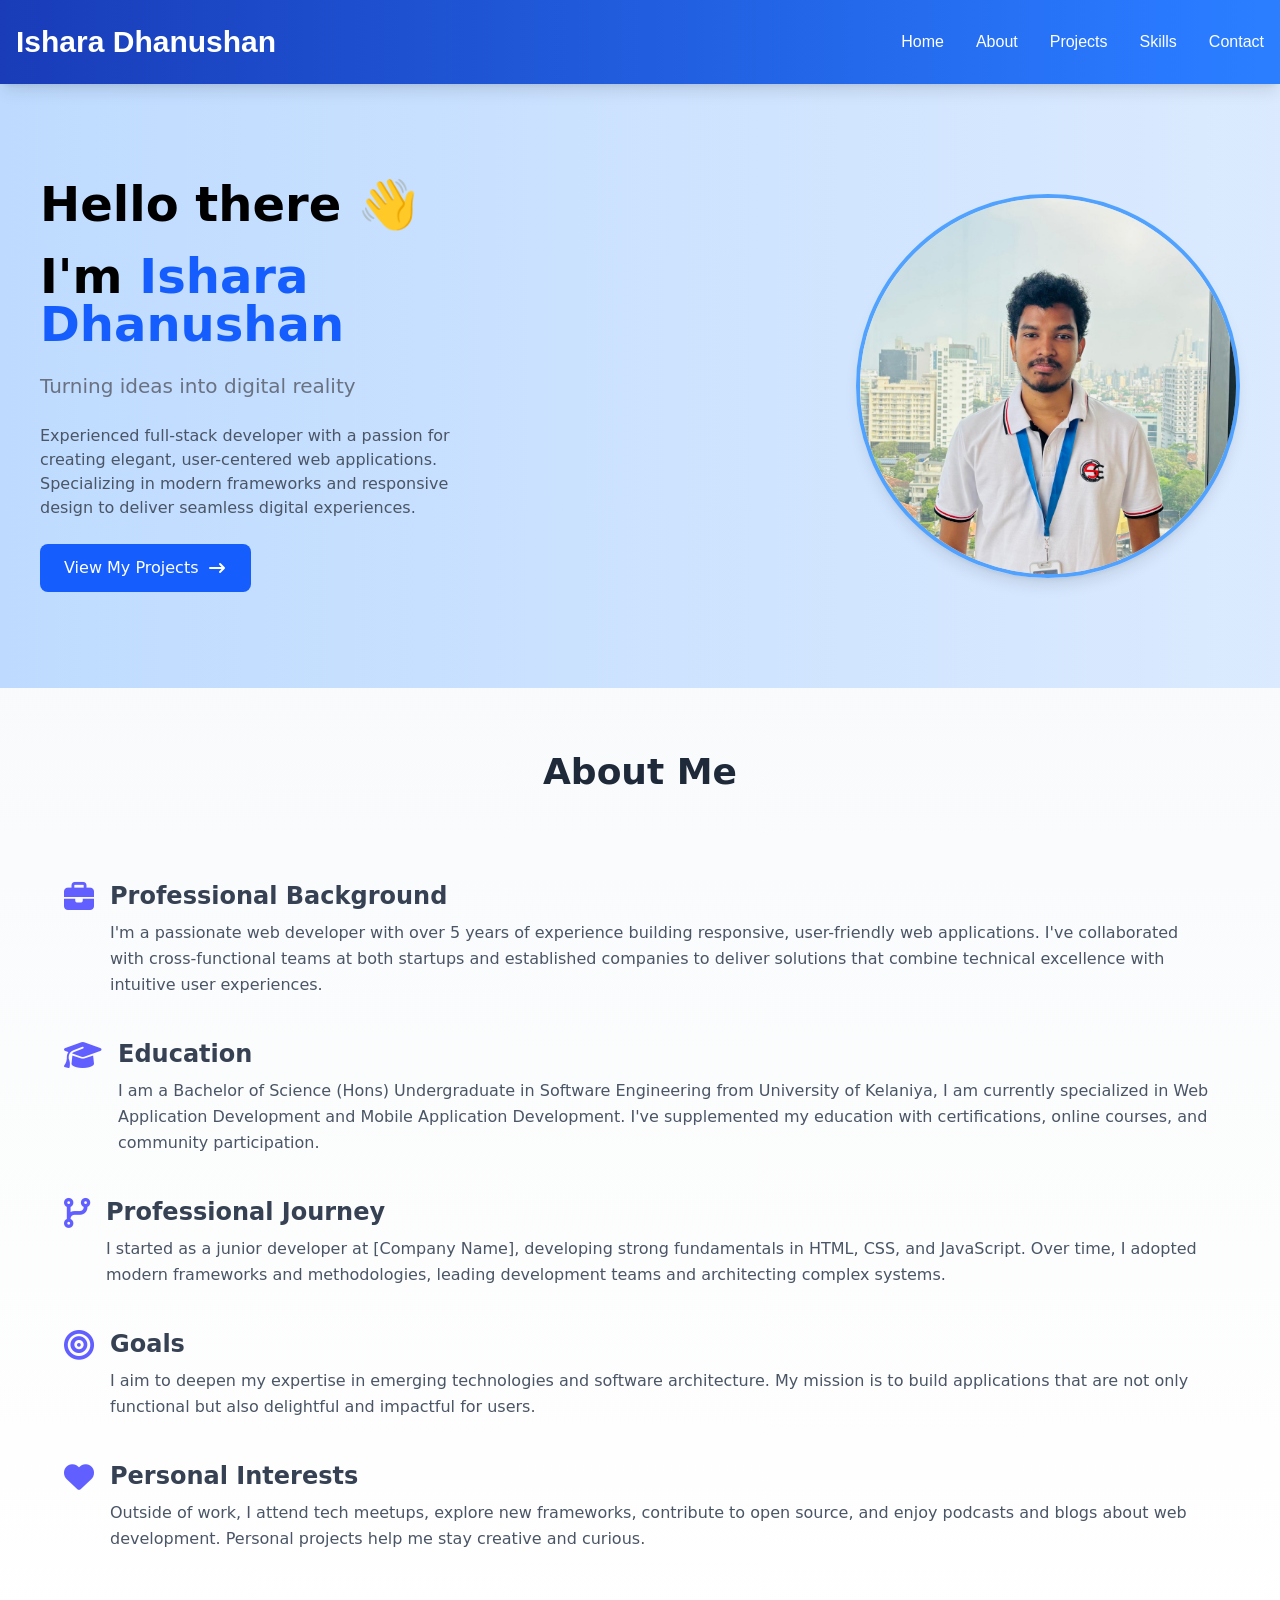
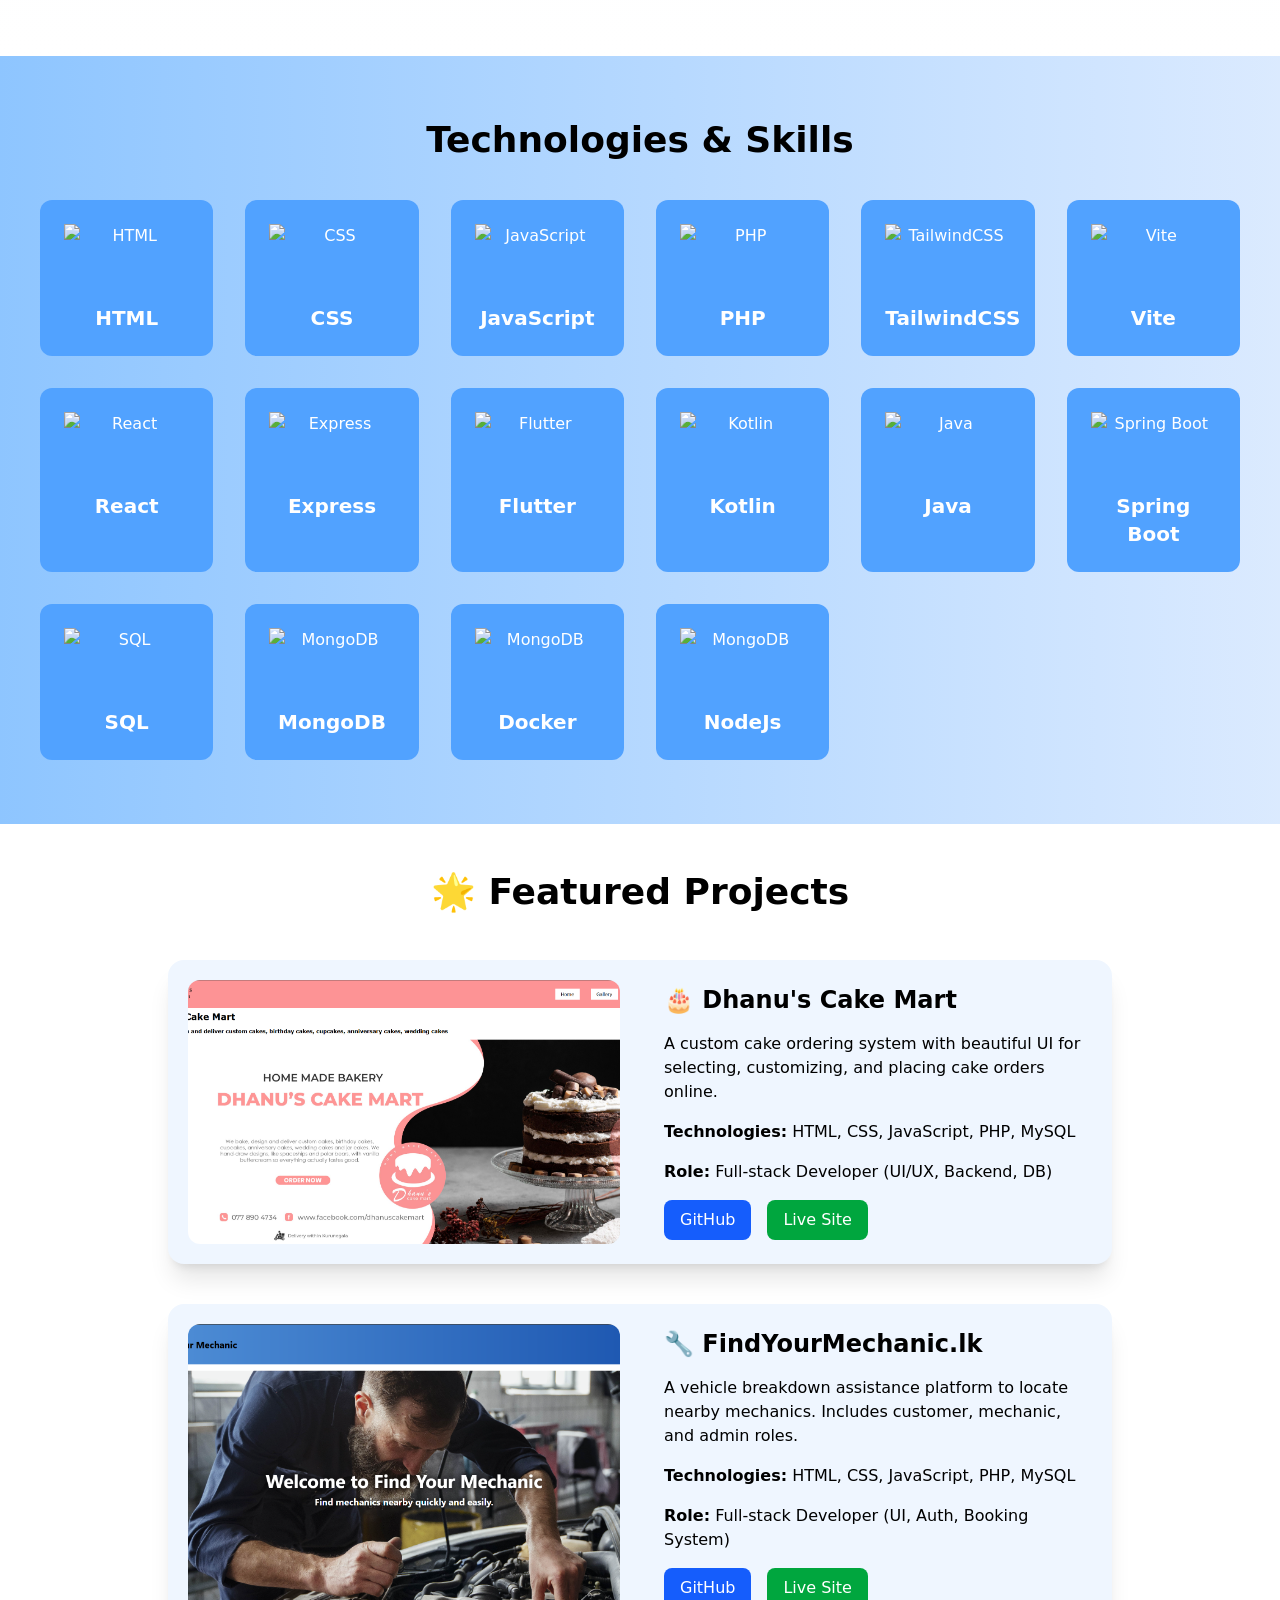
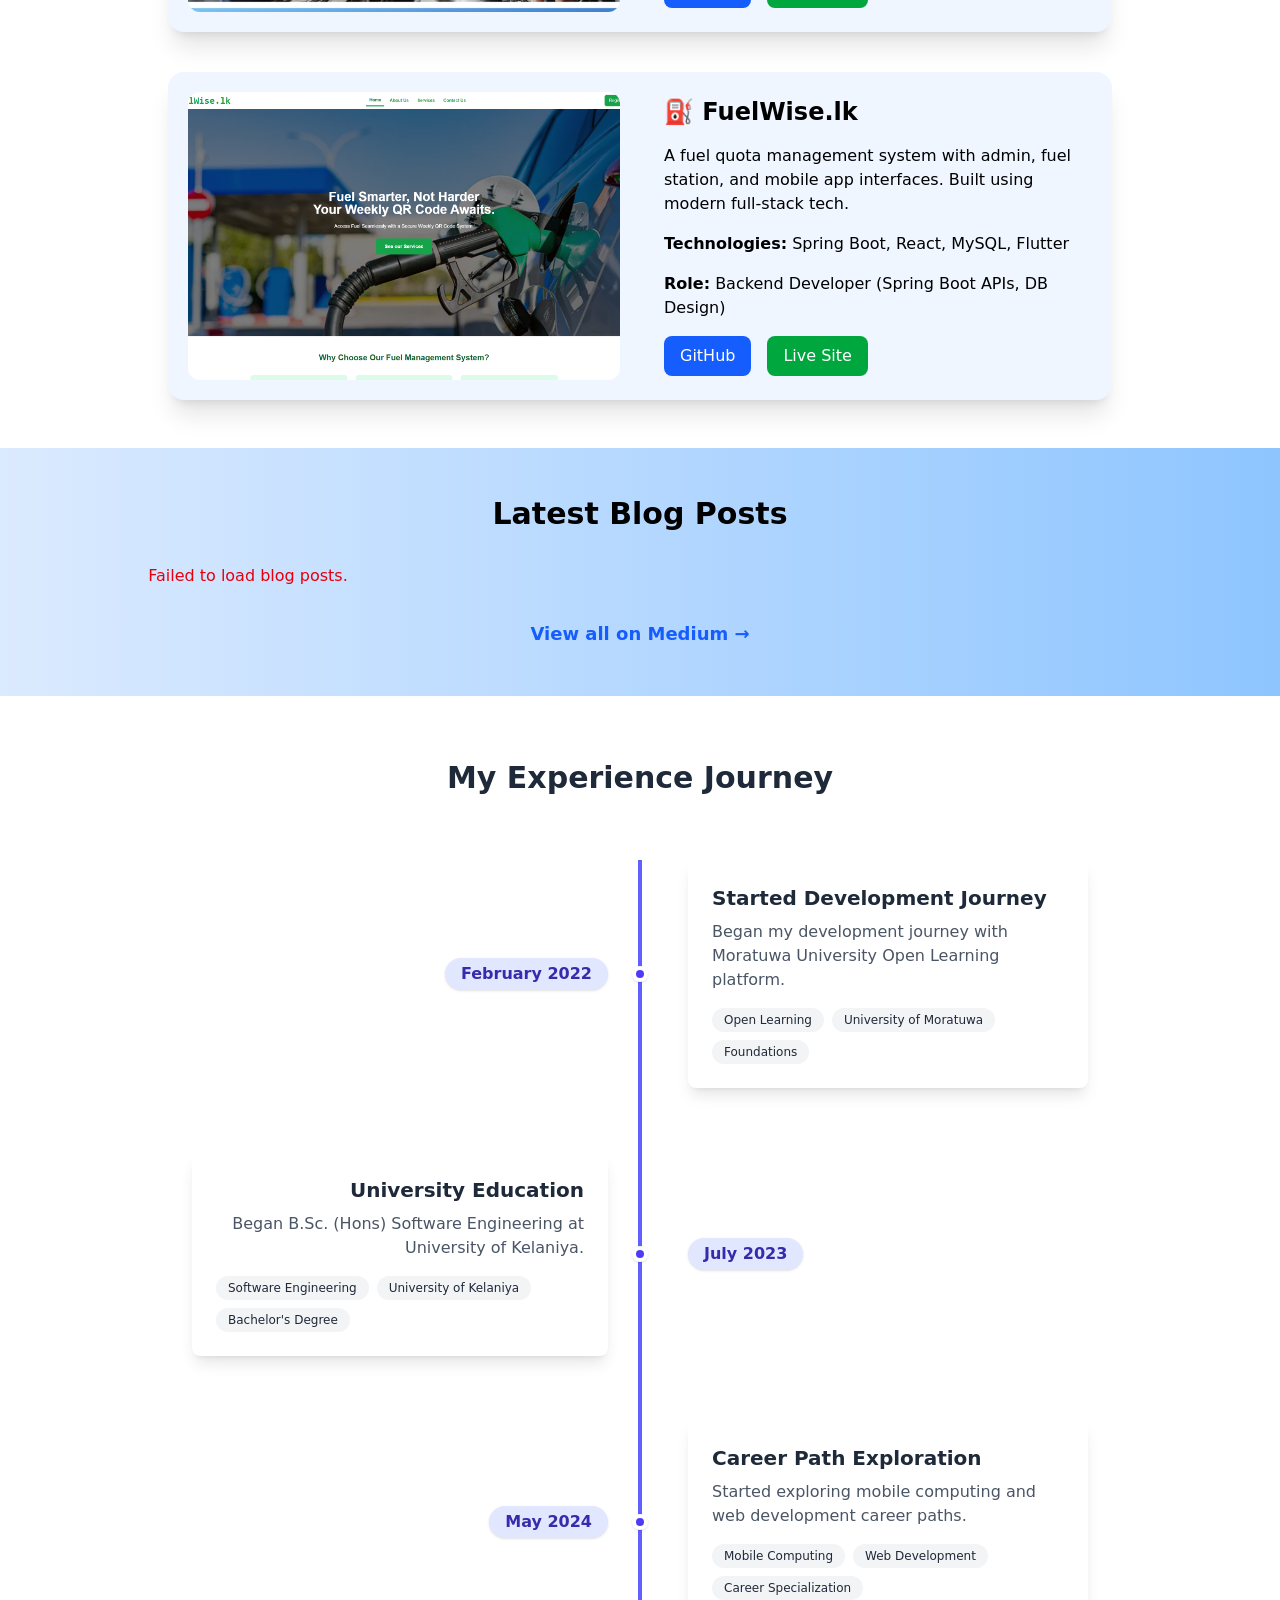
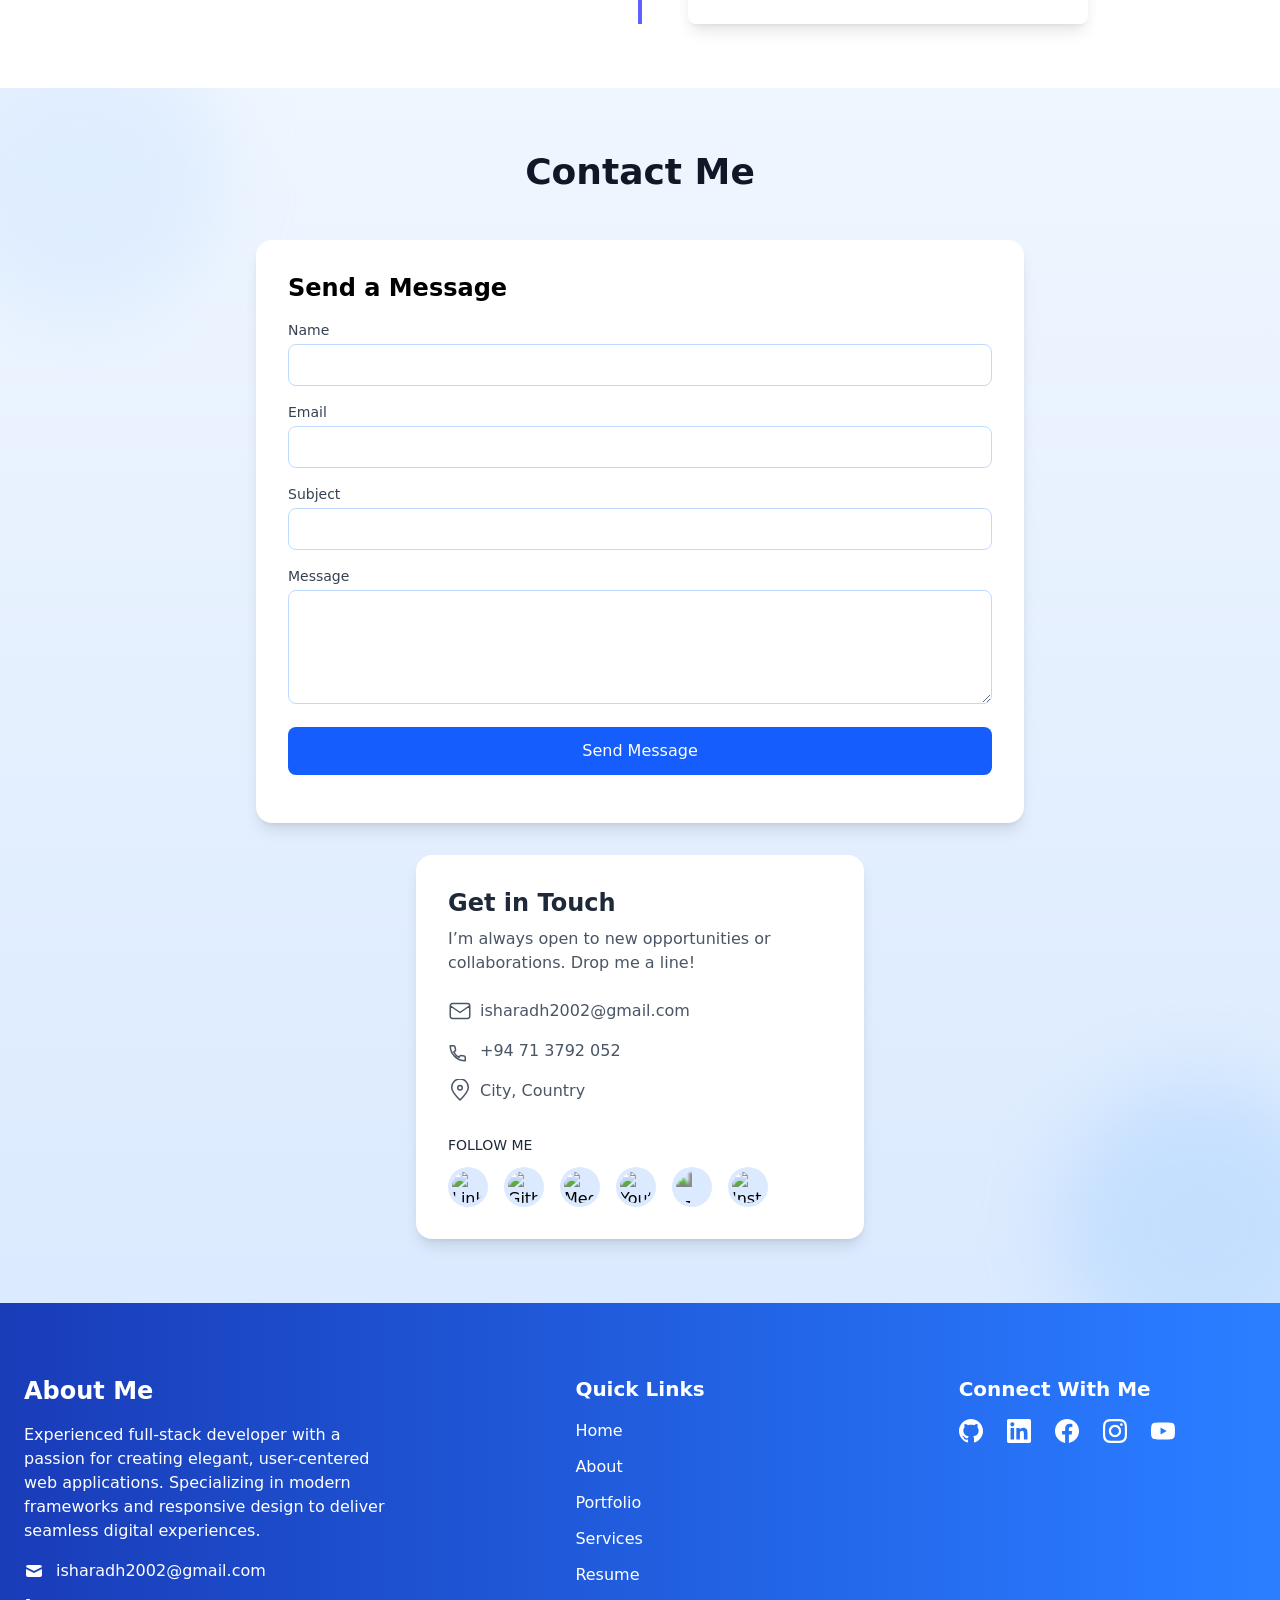
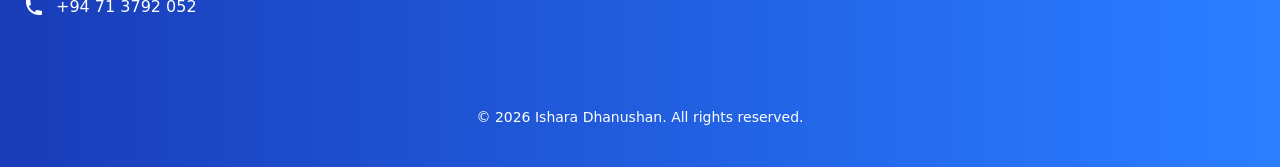
==== commit 8e66afbb: "Adding experiences section" ====
--- a/index.html
+++ b/index.html
@@ -193,7 +193,7 @@
     </div>
 </section>
 
-<section id="technologies" class="py-16 bg-gradient-to-r from-blue-300 to-blue-100 text-white">
+<section id="skills" class="py-16 bg-gradient-to-r from-blue-300 to-blue-100 text-white">
     <div class="container mx-auto text-center">
         <h2 class="text-4xl font-bold mb-10 text-black">Technologies & Skills</h2>
         <div class="grid grid-cols-2 sm:grid-cols-3 md:grid-cols-4 lg:grid-cols-6 gap-8 max-w-7xl px-10 mx-auto">
@@ -305,7 +305,7 @@
 </script>
 
 
-<section class="py-12">
+<section class="py-12" id="projects">
     <div class="max-w-5xl mx-auto px-10">
         <h2 class="text-4xl font-bold text-center mb-12">🌟 Featured Projects</h2>
 
@@ -387,9 +387,9 @@
                             Backend Developer (Spring Boot APIs, DB Design)
                         </div>
                         <div class="flex gap-4">
-                            <a href="#" target="_blank"
+                            <a href="https://github.com/MininduBimsara/FuelWiseLK" target="_blank"
                                class="bg-blue-600 hover:bg-blue-700 text-white px-4 py-2 rounded-lg transition">GitHub</a>
-                            <a href="#" target="_blank"
+                            <a href="https://github.com/MininduBimsara/FuelWiseLK" target="_blank"
                                class="bg-green-600 hover:bg-green-700 text-white px-4 py-2 rounded-lg transition">Live
                                 Site</a>
                         </div>
@@ -420,6 +420,99 @@
 
 <!-- Sript to fetch blog posts and inject cards -->
 <script src="./scripts/medium_fetch.js"></script>
+
+<section id="experience" class="py-16 px-4 md:px-8 lg:px-16">
+    <div class="max-w-4xl mx-auto">
+        <h2 class="text-3xl font-bold text-center mb-16 text-gray-800">My Experience Journey</h2>
+
+        <div class="relative">
+            <!-- Vertical Timeline Line -->
+            <div class="absolute left-8 md:left-1/2 h-full w-1 bg-indigo-500 transform -translate-x-1/2"></div>
+
+            <!-- Experience Items -->
+            <div class="timeline-items">
+                <!-- Item 1 -->
+                <div class="relative flex flex-col md:flex-row items-center mb-16">
+                    <!-- Timeline Dot -->
+                    <div class="absolute left-8 md:left-1/2 w-4 h-4 rounded-full bg-indigo-600 border-4 border-white shadow transform -translate-x-1/2 z-10"></div>
+
+                    <!-- Date -->
+                    <div class="w-full md:w-1/2 pr-8 md:text-right mb-4 md:mb-0 pl-12 md:pl-0">
+                        <div class="bg-indigo-100 inline-block py-1 px-4 rounded-full text-indigo-800 font-bold shadow">
+                            February 2022
+                        </div>
+                    </div>
+
+                    <!-- Content -->
+                    <div class="w-full md:w-1/2 md:pl-12 pl-12">
+                        <div class="bg-white p-6 rounded-lg shadow-lg hover:shadow-xl transition-shadow duration-300 transform hover:-translate-y-1 transition-transform duration-300">
+                            <h3 class="text-xl font-bold text-gray-800 mb-2">Started Development Journey</h3>
+                            <p class="text-gray-600">Began my development journey with Moratuwa University Open Learning platform.</p>
+                            <div class="mt-4 flex flex-wrap gap-2">
+                                <span class="bg-gray-100 text-gray-800 text-xs px-3 py-1 rounded-full">Open Learning</span>
+                                <span class="bg-gray-100 text-gray-800 text-xs px-3 py-1 rounded-full">University of Moratuwa</span>
+                                <span class="bg-gray-100 text-gray-800 text-xs px-3 py-1 rounded-full">Foundations</span>
+                            </div>
+                        </div>
+                    </div>
+                </div>
+
+                <!-- Item 2 -->
+                <div class="relative flex flex-col md:flex-row items-center mb-16">
+                    <!-- Timeline Dot -->
+                    <div class="absolute left-8 md:left-1/2 w-4 h-4 rounded-full bg-indigo-600 border-4 border-white shadow transform -translate-x-1/2 z-10"></div>
+
+                    <!-- Content (for even items, swap the order) -->
+                    <div class="w-full md:w-1/2 pr-8 md:text-right mb-4 md:mb-0 pl-12 md:pl-0">
+                        <div class="bg-white p-6 rounded-lg shadow-lg hover:shadow-xl transition-shadow duration-300 transform hover:-translate-y-1 transition-transform duration-300">
+                            <h3 class="text-xl font-bold text-gray-800 mb-2">University Education</h3>
+                            <p class="text-gray-600">Began B.Sc. (Hons) Software Engineering at University of Kelaniya.</p>
+                            <div class="mt-4 flex flex-wrap gap-2">
+                                <span class="bg-gray-100 text-gray-800 text-xs px-3 py-1 rounded-full">Software Engineering</span>
+                                <span class="bg-gray-100 text-gray-800 text-xs px-3 py-1 rounded-full">University of Kelaniya</span>
+                                <span class="bg-gray-100 text-gray-800 text-xs px-3 py-1 rounded-full">Bachelor's Degree</span>
+                            </div>
+                        </div>
+                    </div>
+
+                    <!-- Date -->
+                    <div class="w-full md:w-1/2 md:pl-12 pl-12 md:text-left">
+                        <div class="bg-indigo-100 inline-block py-1 px-4 rounded-full text-indigo-800 font-bold shadow">
+                            July 2023
+                        </div>
+                    </div>
+                </div>
+
+                <!-- Item 3 -->
+                <div class="relative flex flex-col md:flex-row items-center">
+                    <!-- Timeline Dot -->
+                    <div class="absolute left-8 md:left-1/2 w-4 h-4 rounded-full bg-indigo-600 border-4 border-white shadow transform -translate-x-1/2 z-10"></div>
+
+                    <!-- Date -->
+                    <div class="w-full md:w-1/2 pr-8 md:text-right mb-4 md:mb-0 pl-12 md:pl-0">
+                        <div class="bg-indigo-100 inline-block py-1 px-4 rounded-full text-indigo-800 font-bold shadow">
+                            May 2024
+                        </div>
+                    </div>
+
+                    <!-- Content -->
+                    <div class="w-full md:w-1/2 md:pl-12 pl-12">
+                        <div class="bg-white p-6 rounded-lg shadow-lg hover:shadow-xl transition-shadow duration-300 transform hover:-translate-y-1 transition-transform duration-300">
+                            <h3 class="text-xl font-bold text-gray-800 mb-2">Career Path Exploration</h3>
+                            <p class="text-gray-600">Started exploring mobile computing and web development career paths.</p>
+                            <div class="mt-4 flex flex-wrap gap-2">
+                                <span class="bg-gray-100 text-gray-800 text-xs px-3 py-1 rounded-full">Mobile Computing</span>
+                                <span class="bg-gray-100 text-gray-800 text-xs px-3 py-1 rounded-full">Web Development</span>
+                                <span class="bg-gray-100 text-gray-800 text-xs px-3 py-1 rounded-full">Career Specialization</span>
+                            </div>
+                        </div>
+                    </div>
+                </div>
+
+            </div>
+        </div>
+    </div>
+</section>
 
 <!-- Contact Section -->
 <section id="contact" class="relative py-16 bg-gradient-to-b from-blue-50 to-blue-100 overflow-hidden">
@@ -490,7 +583,7 @@
                             <path stroke-linecap="round" stroke-linejoin="round"
                                   d="M2.25 6.75c0 8.284 6.716 15 15 15v-3.214a1.5 1.5 0 00-1.184-1.47l-2.618-.524a1.5 1.5 0 00-1.623.627l-.735 1.102a11.25 11.25 0 01-5.31-5.31l1.102-.735a1.5 1.5 0 00.627-1.623l-.524-2.618a1.5 1.5 0 00-1.47-1.184H2.25z"/>
                         </svg>
-                        <a href="tel:+94713792052" class="hover:text-blue-600 text-gray-600 pl-2">+(94) 71 3792 052</a>
+                        <a href="tel:+94713792052" class="hover:text-blue-600 text-gray-600 pl-2">+94 71 3792 052</a>
                     </li>
                     <li class="flex items-center">
                         <svg xmlns="http://www.w3.org/2000/svg" class="w-6 h-6 text-gray-600" fill="none"
@@ -587,7 +680,7 @@
                         <svg class="w-5 h-5 mr-3" fill="currentColor" viewBox="0 0 20 20">
                             <path d="M2 3a1 1 0 011-1h2.153a1 1 0 01.986.836l.74 4.435a1 1 0 01-.54 1.06l-1.548.773a11.037 11.037 0 006.105 6.105l.774-1.548a1 1 0 011.059-.54l4.435.74a1 1 0 01.836.986V17a1 1 0 01-1 1h-2C7.82 18 2 12.18 2 5V3z"></path>
                         </svg>
-                        <span>+1 (123) 456-7890</span>
+                        <span>+94 71 3792 052</span>
                     </p>
                 </div>
             </div>
@@ -656,4 +749,4 @@
 </footer>
 
 </body>
-</html>+</html>
--- a/css/output.css
+++ b/css/output.css
@@ -20,8 +20,13 @@
     --color-blue-700: oklch(48.8% 0.243 264.376);
     --color-blue-800: oklch(42.4% 0.199 265.638);
     --color-blue-900: oklch(37.9% 0.146 265.522);
+    --color-indigo-100: oklch(93% 0.034 272.788);
     --color-indigo-500: oklch(58.5% 0.233 277.117);
+    --color-indigo-600: oklch(51.1% 0.262 276.966);
+    --color-indigo-700: oklch(45.7% 0.24 277.023);
+    --color-indigo-800: oklch(39.8% 0.195 277.366);
     --color-gray-50: oklch(98.5% 0.002 247.839);
+    --color-gray-100: oklch(96.7% 0.003 264.542);
     --color-gray-400: oklch(70.7% 0.022 261.325);
     --color-gray-500: oklch(55.1% 0.027 264.364);
     --color-gray-600: oklch(44.6% 0.03 256.802);
@@ -33,9 +38,12 @@
     --spacing: 0.25rem;
     --container-md: 28rem;
     --container-3xl: 48rem;
+    --container-4xl: 56rem;
     --container-5xl: 64rem;
     --container-6xl: 72rem;
     --container-7xl: 80rem;
+    --text-xs: 0.75rem;
+    --text-xs--line-height: calc(1 / 0.75);
     --text-sm: 0.875rem;
     --text-sm--line-height: calc(1.25 / 0.875);
     --text-lg: 1.125rem;
@@ -232,44 +240,29 @@
   .inset-0 {
     inset: calc(var(--spacing) * 0);
   }
-  .-top-10 {
-    top: calc(var(--spacing) * -10);
-  }
   .-top-16 {
     top: calc(var(--spacing) * -16);
   }
   .top-0 {
     top: calc(var(--spacing) * 0);
   }
-  .top-40 {
-    top: calc(var(--spacing) * 40);
-  }
   .top-full {
     top: 100%;
   }
   .-right-16 {
     right: calc(var(--spacing) * -16);
   }
-  .right-20 {
-    right: calc(var(--spacing) * 20);
-  }
   .-bottom-16 {
     bottom: calc(var(--spacing) * -16);
   }
-  .bottom-20 {
-    bottom: calc(var(--spacing) * 20);
-  }
-  .-left-10 {
-    left: calc(var(--spacing) * -10);
-  }
   .-left-16 {
     left: calc(var(--spacing) * -16);
   }
   .left-0 {
     left: calc(var(--spacing) * 0);
   }
-  .left-1\/3 {
-    left: calc(1/3 * 100%);
+  .left-8 {
+    left: calc(var(--spacing) * 8);
   }
   .z-0 {
     z-index: 0;
@@ -307,14 +300,11 @@
   .mt-4 {
     margin-top: calc(var(--spacing) * 4);
   }
-  .mt-6 {
-    margin-top: calc(var(--spacing) * 6);
-  }
   .mt-8 {
     margin-top: calc(var(--spacing) * 8);
   }
-  .mt-12 {
-    margin-top: calc(var(--spacing) * 12);
+  .mt-16 {
+    margin-top: calc(var(--spacing) * 16);
   }
   .mt-auto {
     margin-top: auto;
@@ -349,6 +339,9 @@
   .mb-12 {
     margin-bottom: calc(var(--spacing) * 12);
   }
+  .mb-16 {
+    margin-bottom: calc(var(--spacing) * 16);
+  }
   .ml-2 {
     margin-left: calc(var(--spacing) * 2);
   }
@@ -376,21 +369,12 @@
   .h-6 {
     height: calc(var(--spacing) * 6);
   }
-  .h-7 {
-    height: calc(var(--spacing) * 7);
-  }
   .h-8 {
     height: calc(var(--spacing) * 8);
   }
   .h-16 {
     height: calc(var(--spacing) * 16);
   }
-  .h-24 {
-    height: calc(var(--spacing) * 24);
-  }
-  .h-32 {
-    height: calc(var(--spacing) * 32);
-  }
   .h-48 {
     height: calc(var(--spacing) * 48);
   }
@@ -406,11 +390,8 @@
   .h-full {
     height: 100%;
   }
-  .h-px {
-    height: 1px;
-  }
-  .w-1\/4 {
-    width: calc(1/4 * 100%);
+  .w-1 {
+    width: calc(var(--spacing) * 1);
   }
   .w-4 {
     width: calc(var(--spacing) * 4);
@@ -421,21 +402,9 @@
   .w-6 {
     width: calc(var(--spacing) * 6);
   }
-  .w-7 {
-    width: calc(var(--spacing) * 7);
-  }
   .w-8 {
     width: calc(var(--spacing) * 8);
   }
-  .w-16 {
-    width: calc(var(--spacing) * 16);
-  }
-  .w-24 {
-    width: calc(var(--spacing) * 24);
-  }
-  .w-32 {
-    width: calc(var(--spacing) * 32);
-  }
   .w-72 {
     width: calc(var(--spacing) * 72);
   }
@@ -448,6 +417,9 @@
   .max-w-3xl {
     max-width: var(--container-3xl);
   }
+  .max-w-4xl {
+    max-width: var(--container-4xl);
+  }
   .max-w-5xl {
     max-width: var(--container-5xl);
   }
@@ -465,6 +437,10 @@
   }
   .flex-grow {
     flex-grow: 1;
+  }
+  .-translate-x-1\/2 {
+    --tw-translate-x: calc(calc(1/2 * 100%) * -1);
+    translate: var(--tw-translate-x) var(--tw-translate-y);
   }
   .-translate-y-4 {
     --tw-translate-y: calc(var(--spacing) * -4);
@@ -472,6 +448,10 @@
   }
   .translate-y-0 {
     --tw-translate-y: calc(var(--spacing) * 0);
+    translate: var(--tw-translate-x) var(--tw-translate-y);
+  }
+  .translate-y-10 {
+    --tw-translate-y: calc(var(--spacing) * 10);
     translate: var(--tw-translate-x) var(--tw-translate-y);
   }
   .scale-110 {
@@ -495,21 +475,9 @@
   .transform {
     transform: var(--tw-rotate-x) var(--tw-rotate-y) var(--tw-rotate-z) var(--tw-skew-x) var(--tw-skew-y);
   }
-  .animate-ping {
-    animation: var(--animate-ping);
-  }
-  .animate-pulse {
-    animation: var(--animate-pulse);
-  }
   .animate-spin {
     animation: var(--animate-spin);
   }
-  .list-inside {
-    list-style-position: inside;
-  }
-  .list-disc {
-    list-style-type: disc;
-  }
   .grid-cols-1 {
     grid-template-columns: repeat(1, minmax(0, 1fr));
   }
@@ -551,13 +519,6 @@
   }
   .gap-12 {
     gap: calc(var(--spacing) * 12);
-  }
-  .space-y-2 {
-    :where(& > :not(:last-child)) {
-      --tw-space-y-reverse: 0;
-      margin-block-start: calc(calc(var(--spacing) * 2) * var(--tw-space-y-reverse));
-      margin-block-end: calc(calc(var(--spacing) * 2) * calc(1 - var(--tw-space-y-reverse)));
-    }
   }
   .space-y-3 {
     :where(& > :not(:last-child)) {
@@ -629,14 +590,6 @@
   .rounded-xl {
     border-radius: var(--radius-xl);
   }
-  .rounded-l {
-    border-top-left-radius: 0.25rem;
-    border-bottom-left-radius: 0.25rem;
-  }
-  .rounded-r {
-    border-top-right-radius: 0.25rem;
-    border-bottom-right-radius: 0.25rem;
-  }
   .border {
     border-style: var(--tw-border-style);
     border-width: 1px;
@@ -645,19 +598,12 @@
     border-style: var(--tw-border-style);
     border-width: 4px;
   }
-  .border-t {
-    border-top-style: var(--tw-border-style);
-    border-top-width: 1px;
-  }
   .border-blue-200 {
     border-color: var(--color-blue-200);
   }
   .border-blue-400 {
     border-color: var(--color-blue-400);
   }
-  .border-gray-700 {
-    border-color: var(--color-gray-700);
-  }
   .border-white {
     border-color: var(--color-white);
   }
@@ -679,14 +625,20 @@
   .bg-blue-600 {
     background-color: var(--color-blue-600);
   }
-  .bg-blue-900 {
-    background-color: var(--color-blue-900);
-  }
-  .bg-gray-900 {
-    background-color: var(--color-gray-900);
+  .bg-gray-100 {
+    background-color: var(--color-gray-100);
   }
   .bg-green-600 {
     background-color: var(--color-green-600);
+  }
+  .bg-indigo-100 {
+    background-color: var(--color-indigo-100);
+  }
+  .bg-indigo-500 {
+    background-color: var(--color-indigo-500);
+  }
+  .bg-indigo-600 {
+    background-color: var(--color-indigo-600);
   }
   .bg-white {
     background-color: var(--color-white);
@@ -715,10 +667,6 @@
     --tw-gradient-from: var(--color-blue-300);
     --tw-gradient-stops: var(--tw-gradient-via-stops, var(--tw-gradient-position), var(--tw-gradient-from) var(--tw-gradient-from-position), var(--tw-gradient-to) var(--tw-gradient-to-position));
   }
-  .from-blue-500 {
-    --tw-gradient-from: var(--color-blue-500);
-    --tw-gradient-stops: var(--tw-gradient-via-stops, var(--tw-gradient-position), var(--tw-gradient-from) var(--tw-gradient-from-position), var(--tw-gradient-to) var(--tw-gradient-to-position));
-  }
   .from-blue-800 {
     --tw-gradient-from: var(--color-blue-800);
     --tw-gradient-stops: var(--tw-gradient-via-stops, var(--tw-gradient-position), var(--tw-gradient-from) var(--tw-gradient-from-position), var(--tw-gradient-to) var(--tw-gradient-to-position));
@@ -727,15 +675,6 @@
     --tw-gradient-from: var(--color-gray-50);
     --tw-gradient-stops: var(--tw-gradient-via-stops, var(--tw-gradient-position), var(--tw-gradient-from) var(--tw-gradient-from-position), var(--tw-gradient-to) var(--tw-gradient-to-position));
   }
-  .from-transparent {
-    --tw-gradient-from: transparent;
-    --tw-gradient-stops: var(--tw-gradient-via-stops, var(--tw-gradient-position), var(--tw-gradient-from) var(--tw-gradient-from-position), var(--tw-gradient-to) var(--tw-gradient-to-position));
-  }
-  .via-white {
-    --tw-gradient-via: var(--color-white);
-    --tw-gradient-via-stops: var(--tw-gradient-position), var(--tw-gradient-from) var(--tw-gradient-from-position), var(--tw-gradient-via) var(--tw-gradient-via-position), var(--tw-gradient-to) var(--tw-gradient-to-position);
-    --tw-gradient-stops: var(--tw-gradient-via-stops);
-  }
   .to-blue-100 {
     --tw-gradient-to: var(--color-blue-100);
     --tw-gradient-stops: var(--tw-gradient-via-stops, var(--tw-gradient-position), var(--tw-gradient-from) var(--tw-gradient-from-position), var(--tw-gradient-to) var(--tw-gradient-to-position));
@@ -748,14 +687,6 @@
     --tw-gradient-to: var(--color-blue-500);
     --tw-gradient-stops: var(--tw-gradient-via-stops, var(--tw-gradient-position), var(--tw-gradient-from) var(--tw-gradient-from-position), var(--tw-gradient-to) var(--tw-gradient-to-position));
   }
-  .to-blue-600 {
-    --tw-gradient-to: var(--color-blue-600);
-    --tw-gradient-stops: var(--tw-gradient-via-stops, var(--tw-gradient-position), var(--tw-gradient-from) var(--tw-gradient-from-position), var(--tw-gradient-to) var(--tw-gradient-to-position));
-  }
-  .to-transparent {
-    --tw-gradient-to: transparent;
-    --tw-gradient-stops: var(--tw-gradient-via-stops, var(--tw-gradient-position), var(--tw-gradient-from) var(--tw-gradient-from-position), var(--tw-gradient-to) var(--tw-gradient-to-position));
-  }
   .to-white {
     --tw-gradient-to: var(--color-white);
     --tw-gradient-stops: var(--tw-gradient-via-stops, var(--tw-gradient-position), var(--tw-gradient-from) var(--tw-gradient-from-position), var(--tw-gradient-to) var(--tw-gradient-to-position));
@@ -784,6 +715,9 @@
   .p-10 {
     padding: calc(var(--spacing) * 10);
   }
+  .px-3 {
+    padding-inline: calc(var(--spacing) * 3);
+  }
   .px-4 {
     padding-inline: calc(var(--spacing) * 4);
   }
@@ -793,6 +727,9 @@
   .px-10 {
     padding-inline: calc(var(--spacing) * 10);
   }
+  .py-1 {
+    padding-block: calc(var(--spacing) * 1);
+  }
   .py-2 {
     padding-block: calc(var(--spacing) * 2);
   }
@@ -817,8 +754,14 @@
   .pt-6 {
     padding-top: calc(var(--spacing) * 6);
   }
+  .pr-8 {
+    padding-right: calc(var(--spacing) * 8);
+  }
   .pl-2 {
     padding-left: calc(var(--spacing) * 2);
+  }
+  .pl-12 {
+    padding-left: calc(var(--spacing) * 12);
   }
   .text-center {
     text-align: center;
@@ -847,6 +790,10 @@
     font-size: var(--text-xl);
     line-height: var(--tw-leading, var(--text-xl--line-height));
   }
+  .text-xs {
+    font-size: var(--text-xs);
+    line-height: var(--tw-leading, var(--text-xs--line-height));
+  }
   .leading-relaxed {
     --tw-leading: var(--leading-relaxed);
     line-height: var(--leading-relaxed);
@@ -859,10 +806,6 @@
     --tw-font-weight: var(--font-weight-extrabold);
     font-weight: var(--font-weight-extrabold);
   }
-  .font-light {
-    --tw-font-weight: var(--font-weight-light);
-    font-weight: var(--font-weight-light);
-  }
   .font-medium {
     --tw-font-weight: var(--font-weight-medium);
     font-weight: var(--font-weight-medium);
@@ -877,9 +820,6 @@
   .text-blue-600 {
     color: var(--color-blue-600);
   }
-  .text-gray-400 {
-    color: var(--color-gray-400);
-  }
   .text-gray-500 {
     color: var(--color-gray-500);
   }
@@ -901,6 +841,9 @@
   .text-indigo-500 {
     color: var(--color-indigo-500);
   }
+  .text-indigo-800 {
+    color: var(--color-indigo-800);
+  }
   .text-red-600 {
     color: var(--color-red-600);
   }
@@ -913,9 +856,6 @@
   .opacity-0 {
     opacity: 0%;
   }
-  .opacity-10 {
-    opacity: 10%;
-  }
   .opacity-20 {
     opacity: 20%;
   }
@@ -925,14 +865,15 @@
   .opacity-30 {
     opacity: 30%;
   }
-  .opacity-50 {
-    opacity: 50%;
-  }
   .opacity-75 {
     opacity: 75%;
   }
   .opacity-100 {
     opacity: 100%;
+  }
+  .shadow {
+    --tw-shadow: 0 1px 3px 0 var(--tw-shadow-color, rgb(0 0 0 / 0.1)), 0 1px 2px -1px var(--tw-shadow-color, rgb(0 0 0 / 0.1));
+    box-shadow: var(--tw-inset-shadow), var(--tw-inset-ring-shadow), var(--tw-ring-offset-shadow), var(--tw-ring-shadow), var(--tw-shadow);
   }
   .shadow-lg {
     --tw-shadow: 0 10px 15px -3px var(--tw-shadow-color, rgb(0 0 0 / 0.1)), 0 4px 6px -4px var(--tw-shadow-color, rgb(0 0 0 / 0.1));
@@ -968,8 +909,8 @@
     transition-timing-function: var(--tw-ease, var(--default-transition-timing-function));
     transition-duration: var(--tw-duration, var(--default-transition-duration));
   }
-  .transition-opacity {
-    transition-property: opacity;
+  .transition-shadow {
+    transition-property: box-shadow;
     transition-timing-function: var(--tw-ease, var(--default-transition-timing-function));
     transition-duration: var(--tw-duration, var(--default-transition-duration));
   }
@@ -978,10 +919,6 @@
     transition-timing-function: var(--tw-ease, var(--default-transition-timing-function));
     transition-duration: var(--tw-duration, var(--default-transition-duration));
   }
-  .duration-200 {
-    --tw-duration: 200ms;
-    transition-duration: 200ms;
-  }
   .duration-300 {
     --tw-duration: 300ms;
     transition-duration: 300ms;
@@ -990,40 +927,14 @@
     --tw-duration: 500ms;
     transition-duration: 500ms;
   }
-  .group-hover\:translate-x-1 {
-    &:is(:where(.group):hover *) {
-      @media (hover: hover) {
-        --tw-translate-x: calc(var(--spacing) * 1);
-        translate: var(--tw-translate-x) var(--tw-translate-y);
-      }
-    }
-  }
-  .group-hover\:text-blue-900 {
-    &:is(:where(.group):hover *) {
-      @media (hover: hover) {
-        color: var(--color-blue-900);
-      }
-    }
-  }
-  .group-hover\:opacity-100 {
-    &:is(:where(.group):hover *) {
-      @media (hover: hover) {
-        opacity: 100%;
-      }
-    }
-  }
-  .group-hover\:shadow-lg {
-    &:is(:where(.group):hover *) {
-      @media (hover: hover) {
-        --tw-shadow: 0 10px 15px -3px var(--tw-shadow-color, rgb(0 0 0 / 0.1)), 0 4px 6px -4px var(--tw-shadow-color, rgb(0 0 0 / 0.1));
-        box-shadow: var(--tw-inset-shadow), var(--tw-inset-ring-shadow), var(--tw-ring-offset-shadow), var(--tw-ring-shadow), var(--tw-shadow);
-      }
-    }
-  }
-  .hover\:translate-x-2 {
+  .duration-700 {
+    --tw-duration: 700ms;
+    transition-duration: 700ms;
+  }
+  .hover\:-translate-y-1 {
     &:hover {
       @media (hover: hover) {
-        --tw-translate-x: calc(var(--spacing) * 2);
+        --tw-translate-y: calc(var(--spacing) * -1);
         translate: var(--tw-translate-x) var(--tw-translate-y);
       }
     }
@@ -1038,16 +949,6 @@
       }
     }
   }
-  .hover\:scale-125 {
-    &:hover {
-      @media (hover: hover) {
-        --tw-scale-x: 125%;
-        --tw-scale-y: 125%;
-        --tw-scale-z: 125%;
-        scale: var(--tw-scale-x) var(--tw-scale-y);
-      }
-    }
-  }
   .hover\:scale-\[1\.01\] {
     &:hover {
       @media (hover: hover) {
@@ -1083,13 +984,6 @@
       }
     }
   }
-  .hover\:bg-blue-800 {
-    &:hover {
-      @media (hover: hover) {
-        background-color: var(--color-blue-800);
-      }
-    }
-  }
   .hover\:bg-green-700 {
     &:hover {
       @media (hover: hover) {
@@ -1097,6 +991,13 @@
       }
     }
   }
+  .hover\:bg-indigo-700 {
+    &:hover {
+      @media (hover: hover) {
+        background-color: var(--color-indigo-700);
+      }
+    }
+  }
   .hover\:text-blue-300 {
     &:hover {
       @media (hover: hover) {
@@ -1104,13 +1005,6 @@
       }
     }
   }
-  .hover\:text-blue-400 {
-    &:hover {
-      @media (hover: hover) {
-        color: var(--color-blue-400);
-      }
-    }
-  }
   .hover\:text-blue-600 {
     &:hover {
       @media (hover: hover) {
@@ -1125,13 +1019,6 @@
       }
     }
   }
-  .hover\:text-white {
-    &:hover {
-      @media (hover: hover) {
-        color: var(--color-white);
-      }
-    }
-  }
   .hover\:underline {
     &:hover {
       @media (hover: hover) {
@@ -1139,6 +1026,14 @@
       }
     }
   }
+  .hover\:shadow-xl {
+    &:hover {
+      @media (hover: hover) {
+        --tw-shadow: 0 20px 25px -5px var(--tw-shadow-color, rgb(0 0 0 / 0.1)), 0 8px 10px -6px var(--tw-shadow-color, rgb(0 0 0 / 0.1));
+        box-shadow: var(--tw-inset-shadow), var(--tw-inset-ring-shadow), var(--tw-ring-offset-shadow), var(--tw-ring-shadow), var(--tw-shadow);
+      }
+    }
+  }
   .focus\:border-transparent {
     &:focus {
       border-color: transparent;
@@ -1155,11 +1050,6 @@
       --tw-ring-color: var(--color-blue-400);
     }
   }
-  .focus\:ring-blue-500 {
-    &:focus {
-      --tw-ring-color: var(--color-blue-500);
-    }
-  }
   .focus\:outline-none {
     &:focus {
       --tw-outline-style: none;
@@ -1171,14 +1061,14 @@
       grid-template-columns: repeat(3, minmax(0, 1fr));
     }
   }
-  .sm\:px-6 {
-    @media (width >= 40rem) {
-      padding-inline: calc(var(--spacing) * 6);
-    }
-  }
-  .md\:mt-0 {
-    @media (width >= 48rem) {
-      margin-top: calc(var(--spacing) * 0);
+  .md\:left-1\/2 {
+    @media (width >= 48rem) {
+      left: calc(1/2 * 100%);
+    }
+  }
+  .md\:mb-0 {
+    @media (width >= 48rem) {
+      margin-bottom: calc(var(--spacing) * 0);
     }
   }
   .md\:flex {
@@ -1204,11 +1094,6 @@
   .md\:grid-cols-2 {
     @media (width >= 48rem) {
       grid-template-columns: repeat(2, minmax(0, 1fr));
-    }
-  }
-  .md\:grid-cols-3 {
-    @media (width >= 48rem) {
-      grid-template-columns: repeat(3, minmax(0, 1fr));
     }
   }
   .md\:grid-cols-4 {
@@ -1244,9 +1129,24 @@
       }
     }
   }
+  .md\:px-8 {
+    @media (width >= 48rem) {
+      padding-inline: calc(var(--spacing) * 8);
+    }
+  }
   .md\:py-24 {
     @media (width >= 48rem) {
       padding-block: calc(var(--spacing) * 24);
+    }
+  }
+  .md\:pl-0 {
+    @media (width >= 48rem) {
+      padding-left: calc(var(--spacing) * 0);
+    }
+  }
+  .md\:pl-12 {
+    @media (width >= 48rem) {
+      padding-left: calc(var(--spacing) * 12);
     }
   }
   .md\:text-left {
@@ -1280,9 +1180,9 @@
       grid-template-columns: repeat(6, minmax(0, 1fr));
     }
   }
-  .lg\:px-8 {
+  .lg\:px-16 {
     @media (width >= 64rem) {
-      padding-inline: calc(var(--spacing) * 8);
+      padding-inline: calc(var(--spacing) * 16);
     }
   }
 }
